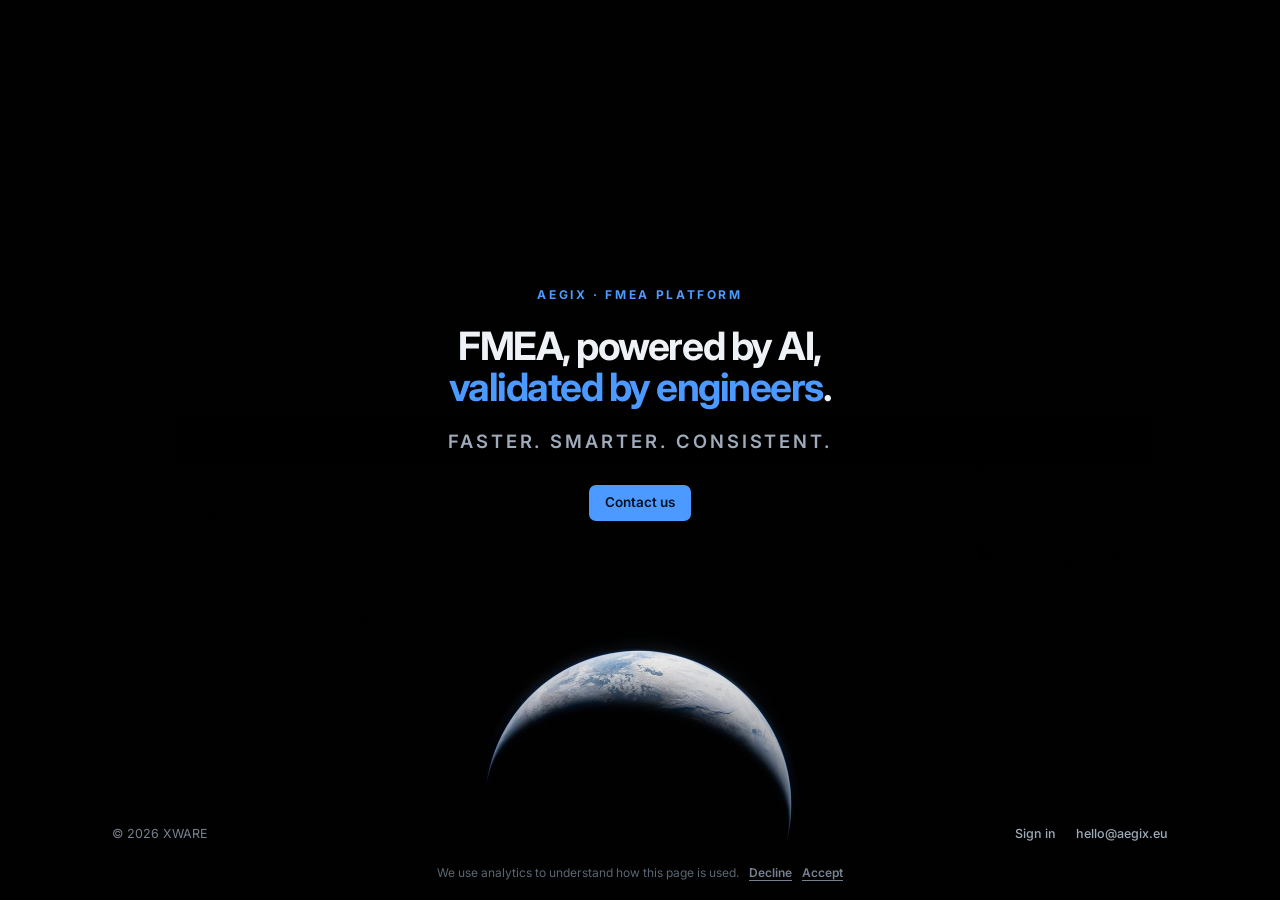
==== index.html @ 63774430 "The planet was oversized because the page black did not match the photograph Sampling the frame sett" ====
<!doctype html>
<html lang="en">
	<head>
		<meta charset="utf-8" />
		<meta name="viewport" content="width=device-width, initial-scale=1" />
		<title>Aegix</title>
		<meta
			name="description"
			content="Aegix is FMEA software built on the AIAG-VDA method — the failure chain end to end, prioritised by Action Priority."
		/>
		<meta name="robots" content="noindex" />
		<meta name="color-scheme" content="dark" />

		<meta property="og:type" content="website" />
		<meta property="og:title" content="Aegix" />
		<meta property="og:site_name" content="Aegix" />
		<meta
			property="og:description"
			content="FMEA software built on the AIAG-VDA method."
		/>
		<meta property="og:url" content="https://aegix.eu/" />
		<meta property="og:image" content="https://aegix.eu/hero-earth.jpg" />
		<meta name="twitter:card" content="summary_large_image" />

		<link rel="preconnect" href="https://fonts.googleapis.com" />
		<link rel="preconnect" href="https://fonts.gstatic.com" crossorigin />
		<link
			href="https://fonts.googleapis.com/css2?family=Inter:wght@400;500;600;700&display=swap"
			rel="stylesheet"
		/>
		<link rel="preload" as="image" href="hero-earth.jpg" fetchpriority="high" />


		<link
			rel="icon"
			href="data:image/svg+xml,%3Csvg xmlns='http://www.w3.org/2000/svg' viewBox='0 0 32 32'%3E%3Crect width='32' height='32' rx='7' fill='%230052CC'/%3E%3Ctext x='16' y='23' font-family='Segoe UI,Helvetica,Arial,sans-serif' font-size='20' font-weight='700' fill='white' text-anchor='middle'%3EA%3C/text%3E%3C/svg%3E"
		/>

		<style>
			:root {
				--ink: #010101;
				--fg: #eef2f7;
				--muted-fg: #9fabba;
				--subtle-fg: #76818f;
				--border-faint: #1b232c;
				--brand: #4c9aff;
				--brand-hover: #7ab4ff;
				--brand-ink: #06101f;
			}

			* {
				box-sizing: border-box;
			}

			html {
				-webkit-text-size-adjust: 100%;
			}

			body {
				margin: 0;
				min-height: 100vh;
				display: flex;
				flex-direction: column;
				background: var(--ink);
				color: var(--fg);
				font-family: 'Inter', -apple-system, BlinkMacSystemFont, 'Segoe UI', Roboto,
					'Helvetica Neue', Arial, sans-serif;
				font-size: 16px;
				line-height: 1.6;
				-webkit-font-smoothing: antialiased;
			}

			/* ── The photograph ───────────────────────────────────────────
			   Earth sits right of centre so the left half stays the near-black
			   it already is in the frame; the scrim only guarantees it at
			   narrow widths, where cover crops the subject toward the text. */
			.sky {
				position: fixed;
				inset: 0;
				z-index: -1;
				overflow: hidden;
				background-color: var(--ink);
			}

			.sky img {
				position: absolute;
				left: 50%;
				top: 100%;
				transform: translate(calc(-50% + 1.9vw), -75%);
				width: 76vw;
				max-width: none;
				pointer-events: none;
				/* Only the top needs fading now: the page and the photograph share one
				   black, so the frame's other edges cannot be seen. */
				-webkit-mask-image: linear-gradient(180deg, transparent 0%, #000 16%);
				mask-image: linear-gradient(180deg, transparent 0%, #000 16%);
			}

			/* Soft darkening where the horizon meets the copy, and again at the very
			   bottom: the lit limb runs straight through the footer at wide sizes and
			   swallowed the address. */
			.sky::after {
				content: '';
				position: absolute;
				inset: 0;
				background: linear-gradient(
					180deg,
					rgb(1 1 1 / 0.45) 0%,
					rgb(1 1 1 / 0.2) 45%,
					rgb(1 1 1 / 0) 70%,
					rgb(1 1 1 / 0.5) 92%,
					rgb(1 1 1 / 0.75) 100%
				);
			}

			@media (max-width: 61.99rem) {
				.sky img {
					width: 150vw;
					transform: translate(calc(-50% + 3.8vw), -74%);
				}
			}

			/* A landscape phone has no room for a planet below the copy, so it drops
			   almost entirely under the fold and the scrim goes up. Left alone, the
			   lit limb ran straight through the tagline. */
			@media (max-height: 34rem) {
				.sky img {
					width: 85vw;
					transform: translate(calc(-50% + 2.1vw), -40%);
				}

				.sky::after {
					background: linear-gradient(
						180deg,
						rgb(1 1 1 / 0.78) 0%,
						rgb(1 1 1 / 0.55) 55%,
						rgb(1 1 1 / 0.7) 100%
					);
				}
			}

			.shell {
				width: 100%;
				max-width: 68rem;
				margin: 0 auto;
				padding: 0 16px;
			}

			/* ── Hero ─────────────────────────────────────────────────── */
			main {
				flex: 1;
				display: flex;
				align-items: center;
				padding: 64px 0;
			}

			.hero {
				max-width: 42rem;
				margin: 0 auto;
				text-align: center;
			}

			/* Caps earn their place on one line only: the name, spaced out. */
			.eyebrow {
				margin: 0 0 22px;
				font-size: 12px;
				font-weight: 700;
				letter-spacing: 0.22em;
				text-transform: uppercase;
				color: var(--brand);
			}

			h1 {
				margin: 0;
				font-size: clamp(1.75rem, 1rem + 1.8vw, 2.9rem);
				line-height: 1.04;
				font-weight: 700;
				letter-spacing: -0.038em;
				text-wrap: balance;
			}

			h1 em {
				font-style: normal;
				color: var(--brand);
			}

			.claim {
				margin: 22px auto 0;
				font-size: clamp(0.95rem, 0.85rem + 0.4vw, 1.15rem);
				line-height: 1.4;
				font-weight: 600;
				letter-spacing: 0.16em;
				text-transform: uppercase;
				color: var(--muted-fg);
			}

			.actions {
				margin-top: 30px;
			}

			.btn {
				display: inline-flex;
				align-items: center;
				height: 36px;
				padding: 0 16px;
				border-radius: 7px;
				font-size: 13.5px;
				font-weight: 600;
				text-decoration: none;
				background: var(--brand);
				color: var(--brand-ink);
				transition: background-color 0.15s ease;
			}

			.btn:hover {
				background: var(--brand-hover);
			}

			a:focus-visible,
			.btn:focus-visible {
				outline: 2px solid var(--brand);
				outline-offset: 3px;
			}

			/* ── Footer ───────────────────────────────────────────────── */
			footer {
				padding: 18px 0 26px;
			}

			.foot {
				display: flex;
				flex-wrap: wrap;
				align-items: center;
				justify-content: space-between;
				gap: 8px 20px;
				font-size: 12.5px;
				color: var(--subtle-fg);
			}

			.foot-links {
				display: flex;
				align-items: center;
				gap: 20px;
			}

			footer a {
				color: var(--muted-fg);
				text-decoration: none;
				font-weight: 500;
			}

			footer a:hover {
				color: var(--fg);
				text-decoration: underline;
			}


			/* A line, not a banner. Both choices are real buttons and weigh the
			   same: refusing has to be as easy as agreeing. */
			.consent {
				margin: -6px auto 18px;
				padding: 0 16px;
				display: flex;
				flex-wrap: wrap;
				align-items: baseline;
				justify-content: center;
				gap: 4px 10px;
				font-size: 12px;
				line-height: 1.5;
				color: #5b6673;
			}

			/* display:flex in an author sheet beats the browser's own
			   [hidden] { display: none }, so hiding it needs saying explicitly —
			   without this, Accept set the attribute and nothing moved. */
			.consent[hidden] {
				display: none;
			}

			.consent p {
				margin: 0;
			}

			.consent-actions {
				display: flex;
				gap: 10px;
			}

			.consent button {
				font: inherit;
				font-weight: 600;
				padding: 0;
				border: 0;
				background: none;
				cursor: pointer;
				color: var(--subtle-fg);
				text-decoration: underline;
				text-underline-offset: 3px;
			}

			.consent button:hover {
				color: var(--fg);
			}

		</style>
	</head>

	<body>
		<div class="sky" aria-hidden="true">
			<img src="hero-earth.jpg" alt="" />
		</div>

		<main>
			<div class="shell">
				<div class="hero">
					<p class="eyebrow">Aegix &middot; FMEA Platform</p>

					<h1>FMEA, powered by AI, <em>validated by engineers</em>.</h1>

					<p class="claim">Faster. Smarter. Consistent.</p>

					<div class="actions">
						<!-- TODO: point this at a mailbox that exists before going live. -->
						<a class="btn" href="mailto:hello@aegix.eu">Contact us</a>
					</div>
				</div>
			</div>
		</main>

		<footer>
			<div class="shell foot">
				<span>&copy; 2026 XWARE</span>
				<span class="foot-links">
					<a href="https://app.aegix.eu">Sign in</a>
					<a href="mailto:hello@aegix.eu">hello@aegix.eu</a>
				</span>
			</div>
		</footer>



		<div class="consent" id="consent" role="region" aria-label="Cookie notice" hidden>
			<p>We use analytics to understand how this page is used.</p>
			<div class="consent-actions">
				<button type="button" id="consent-decline">Decline</button>
				<button type="button" id="consent-accept" class="accept">Accept</button>
			</div>
		</div>

		<script>
			// Nothing is injected until Accept: no cookie, no request, nothing
			// recorded. A tag loaded "paused" still calls home.
			(function () {
				var KEY = 'aegix-analytics-consent';
				var banner = document.getElementById('consent');
				var stored = null;
				try {
					stored = localStorage.getItem(KEY);
				} catch (e) {}

				function start() {
					(function (c, l, a, r, i, t, y) {
						c[a] =
							c[a] ||
							function () {
								(c[a].q = c[a].q || []).push(arguments);
							};
						t = l.createElement(r);
						t.async = 1;
						t.src = 'https://www.clarity.ms/tag/' + i;
						y = l.getElementsByTagName(r)[0];
						y.parentNode.insertBefore(t, y);
					})(window, document, 'clarity', 'script', 'yt1vdwre6g');
				}

				function remember(value) {
					try {
						localStorage.setItem(KEY, value);
					} catch (e) {}
				}

				if (stored === 'granted') {
					start();
				} else if (stored !== 'denied') {
					banner.hidden = false;
					document.getElementById('consent-accept').addEventListener('click', function () {
						remember('granted');
						banner.hidden = true;
						start();
					});
					document.getElementById('consent-decline').addEventListener('click', function () {
						remember('denied');
						banner.hidden = true;
					});
				}
			})();
		</script>

	</body>
</html>
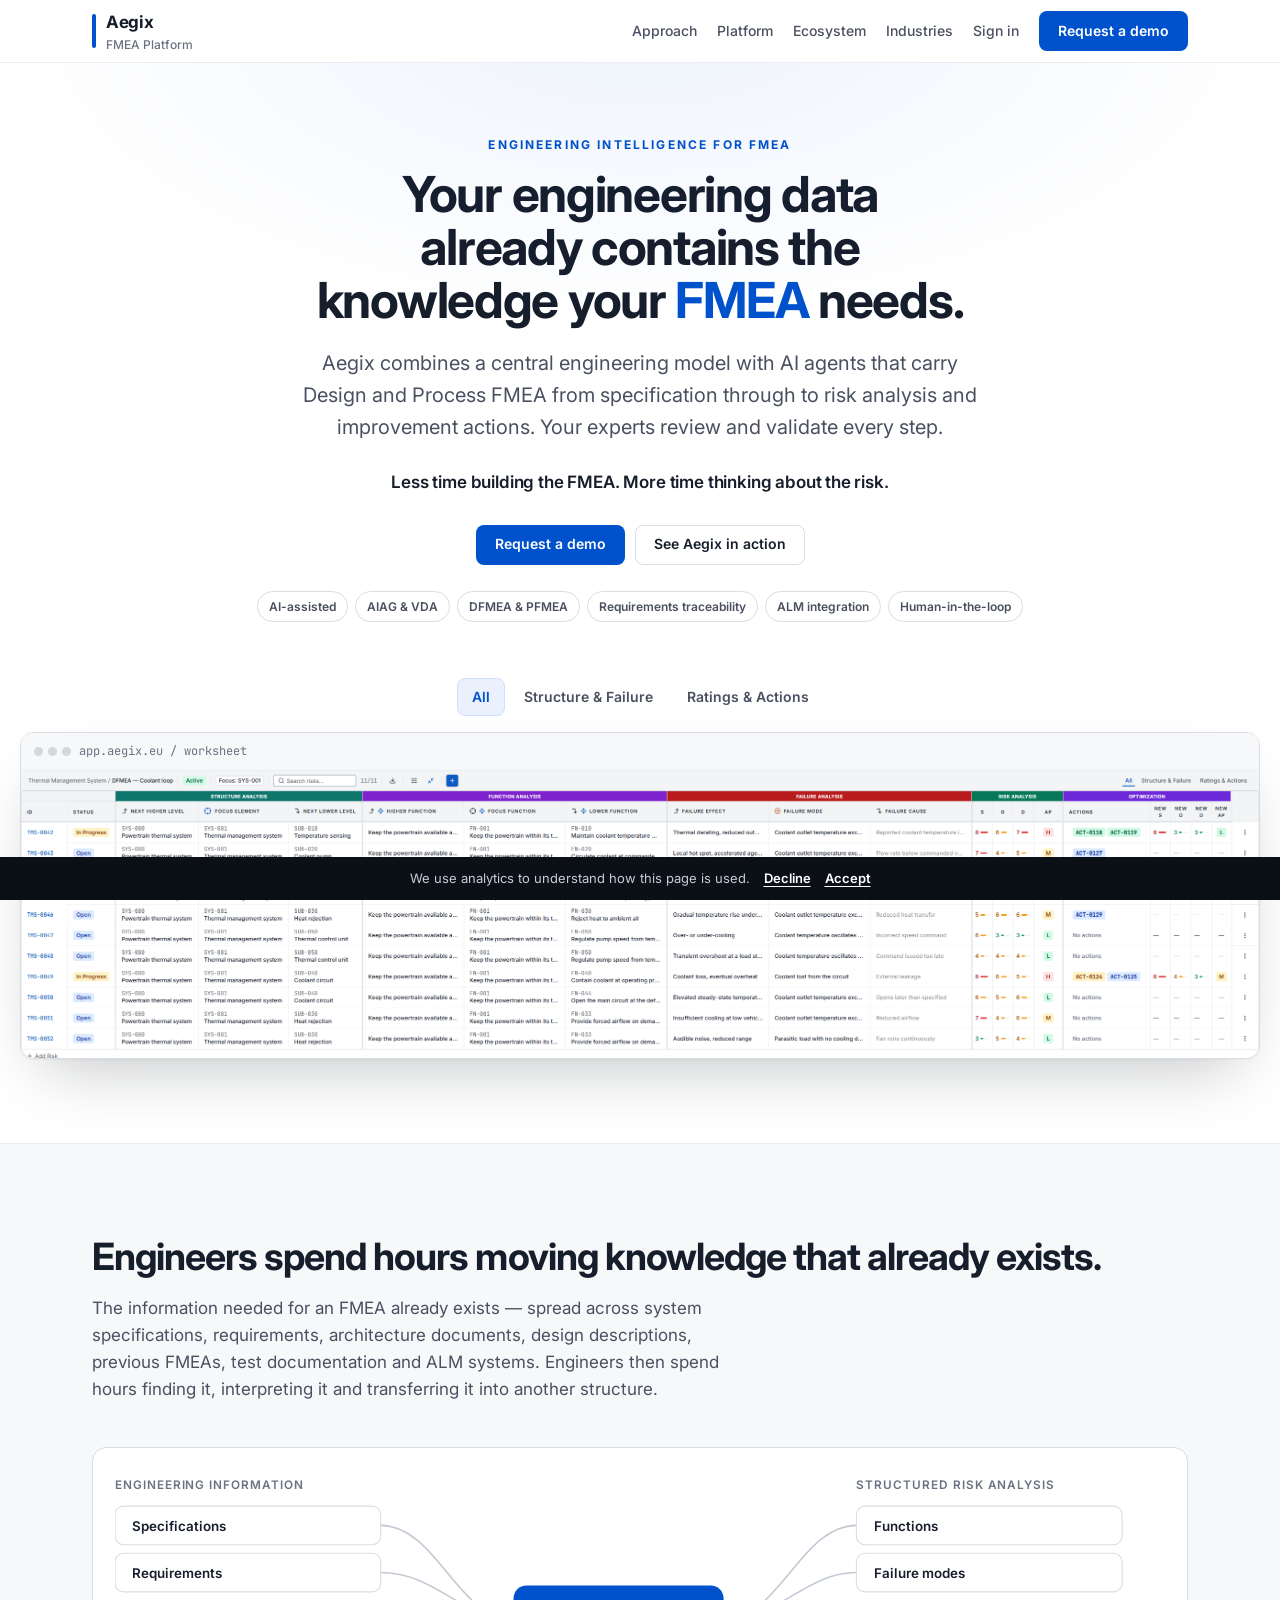
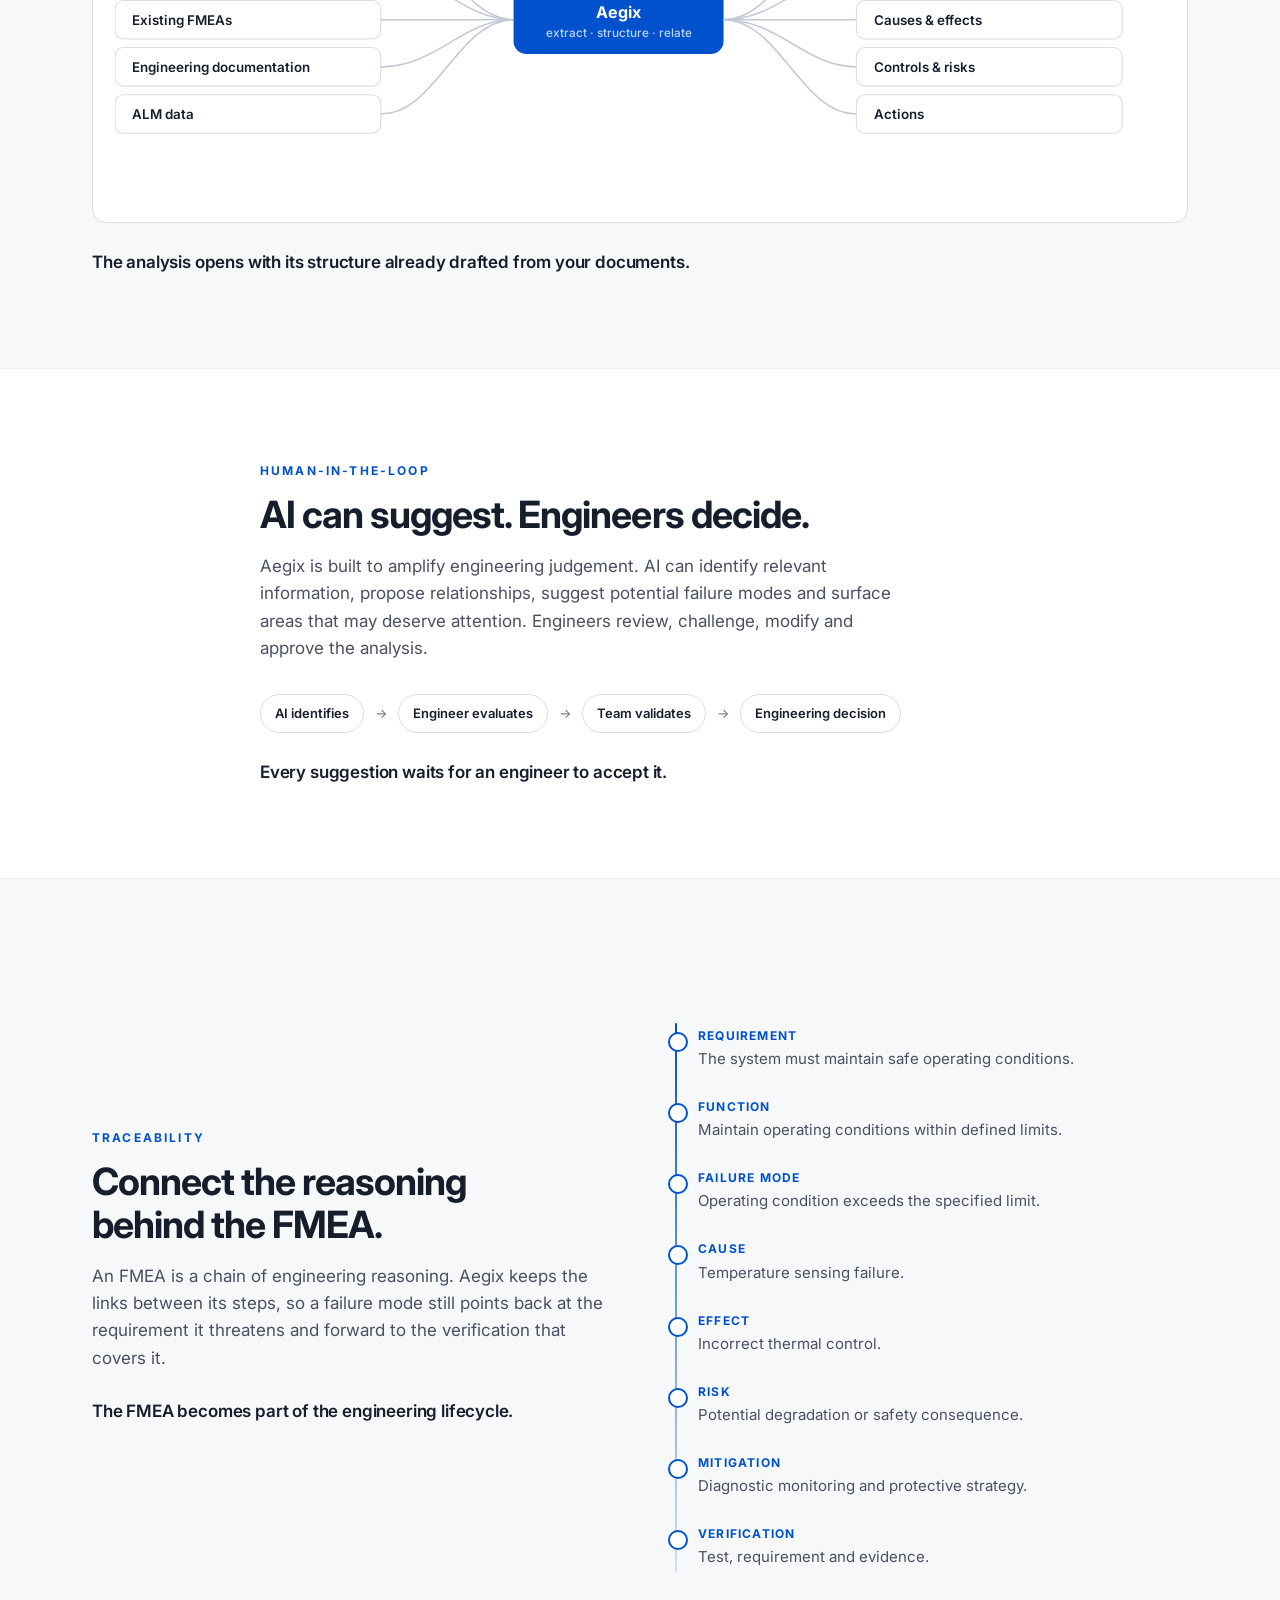
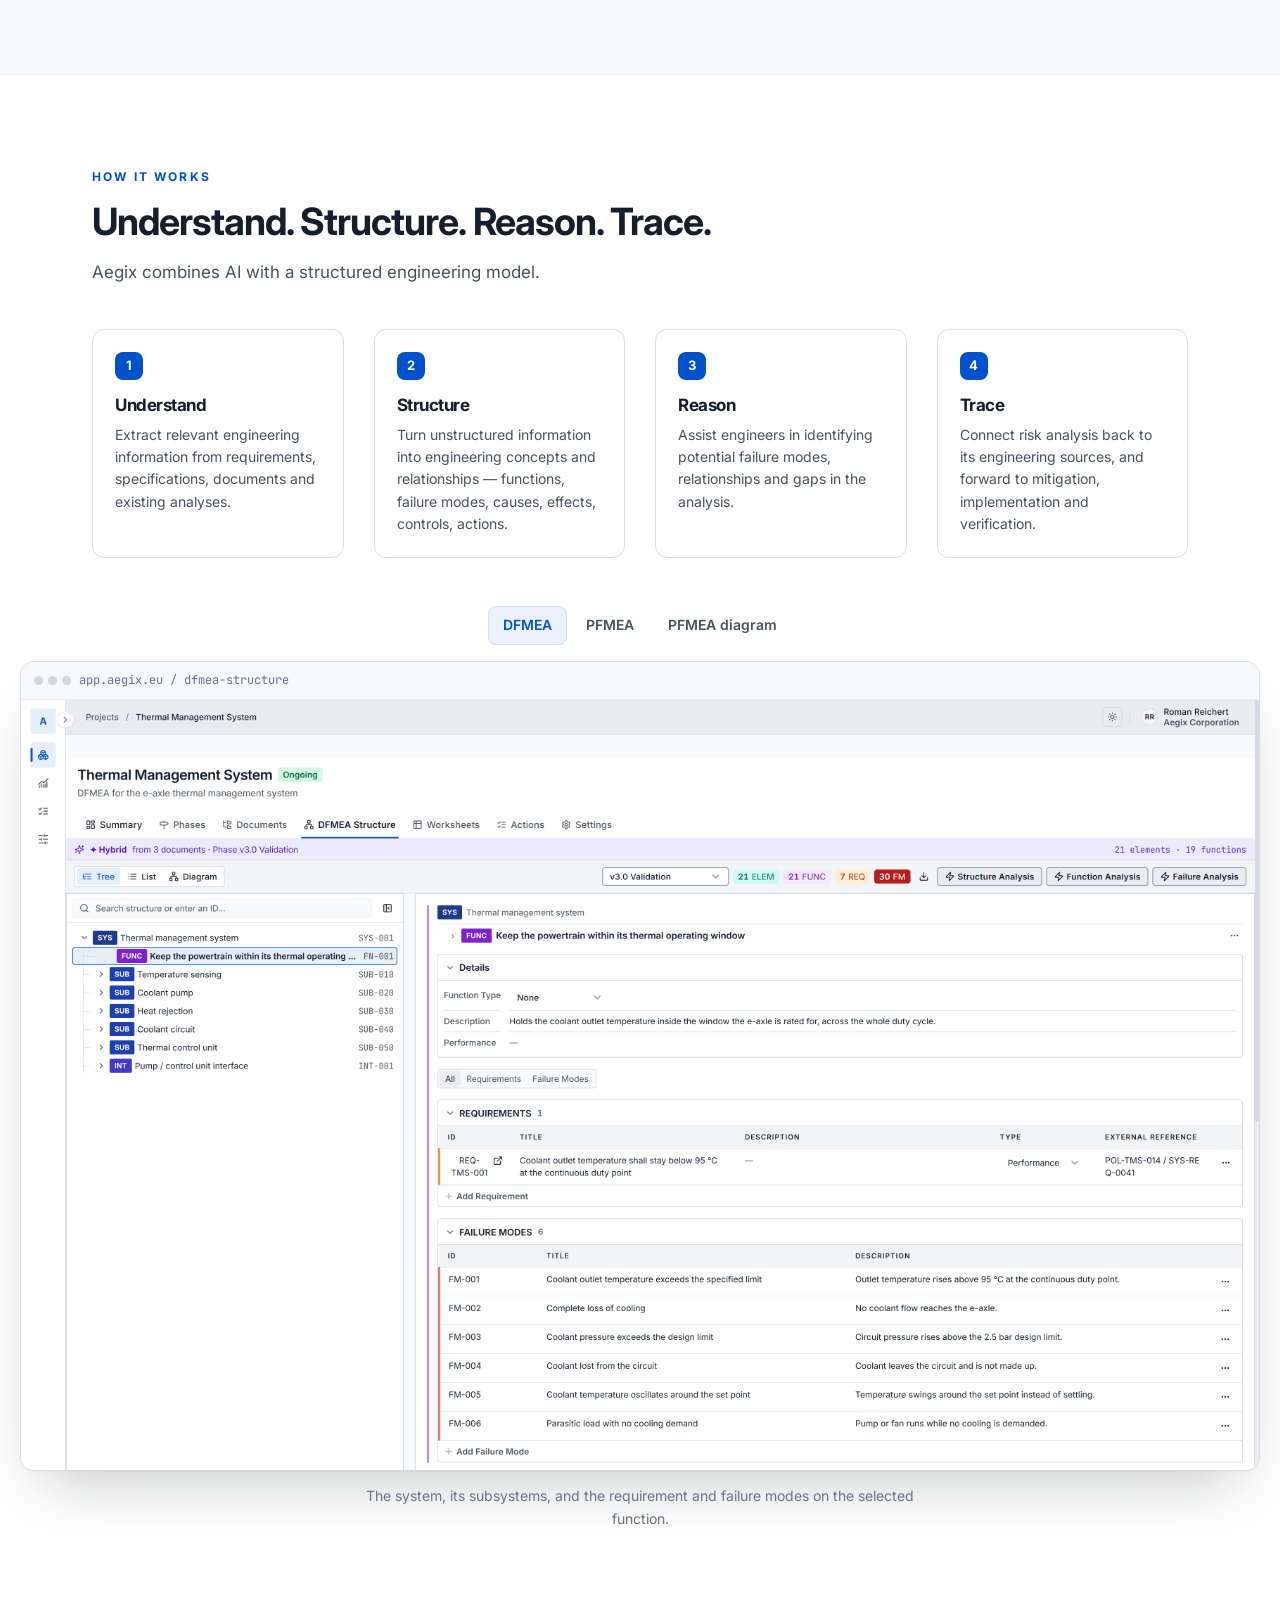
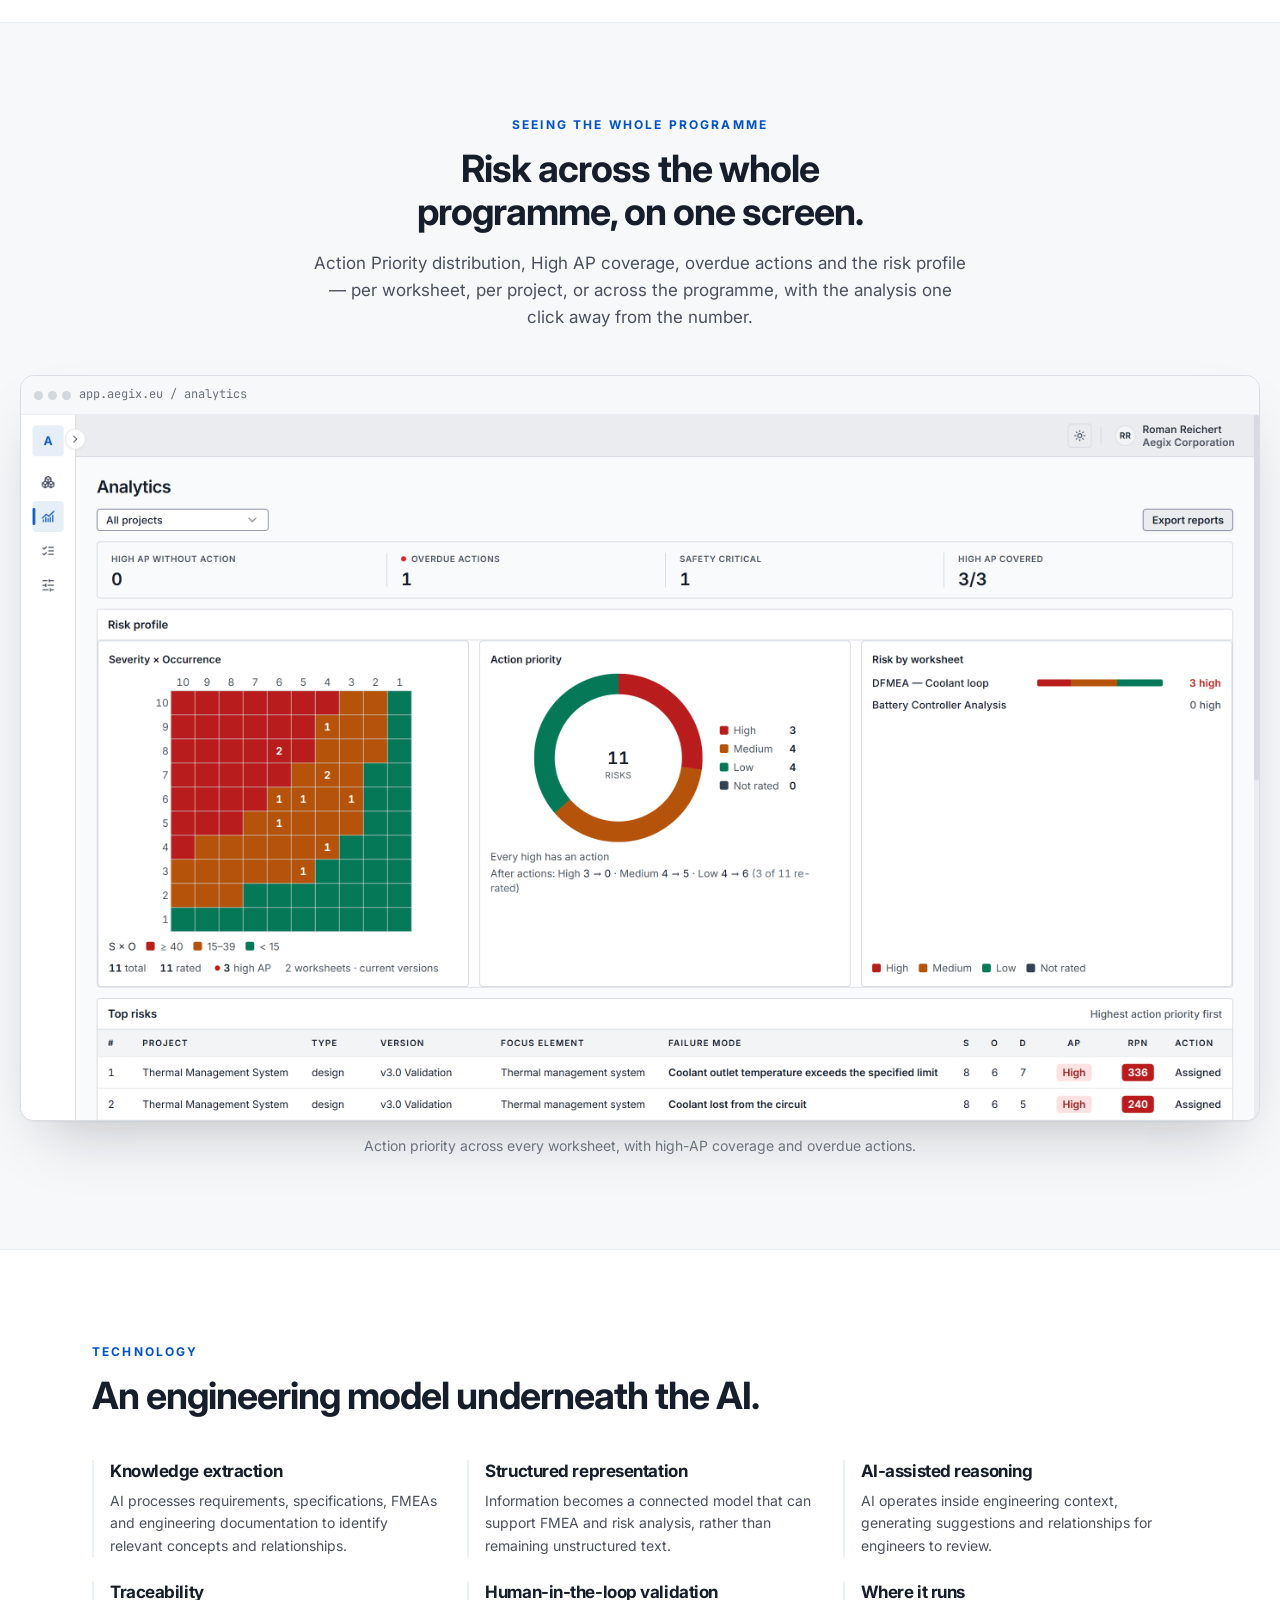
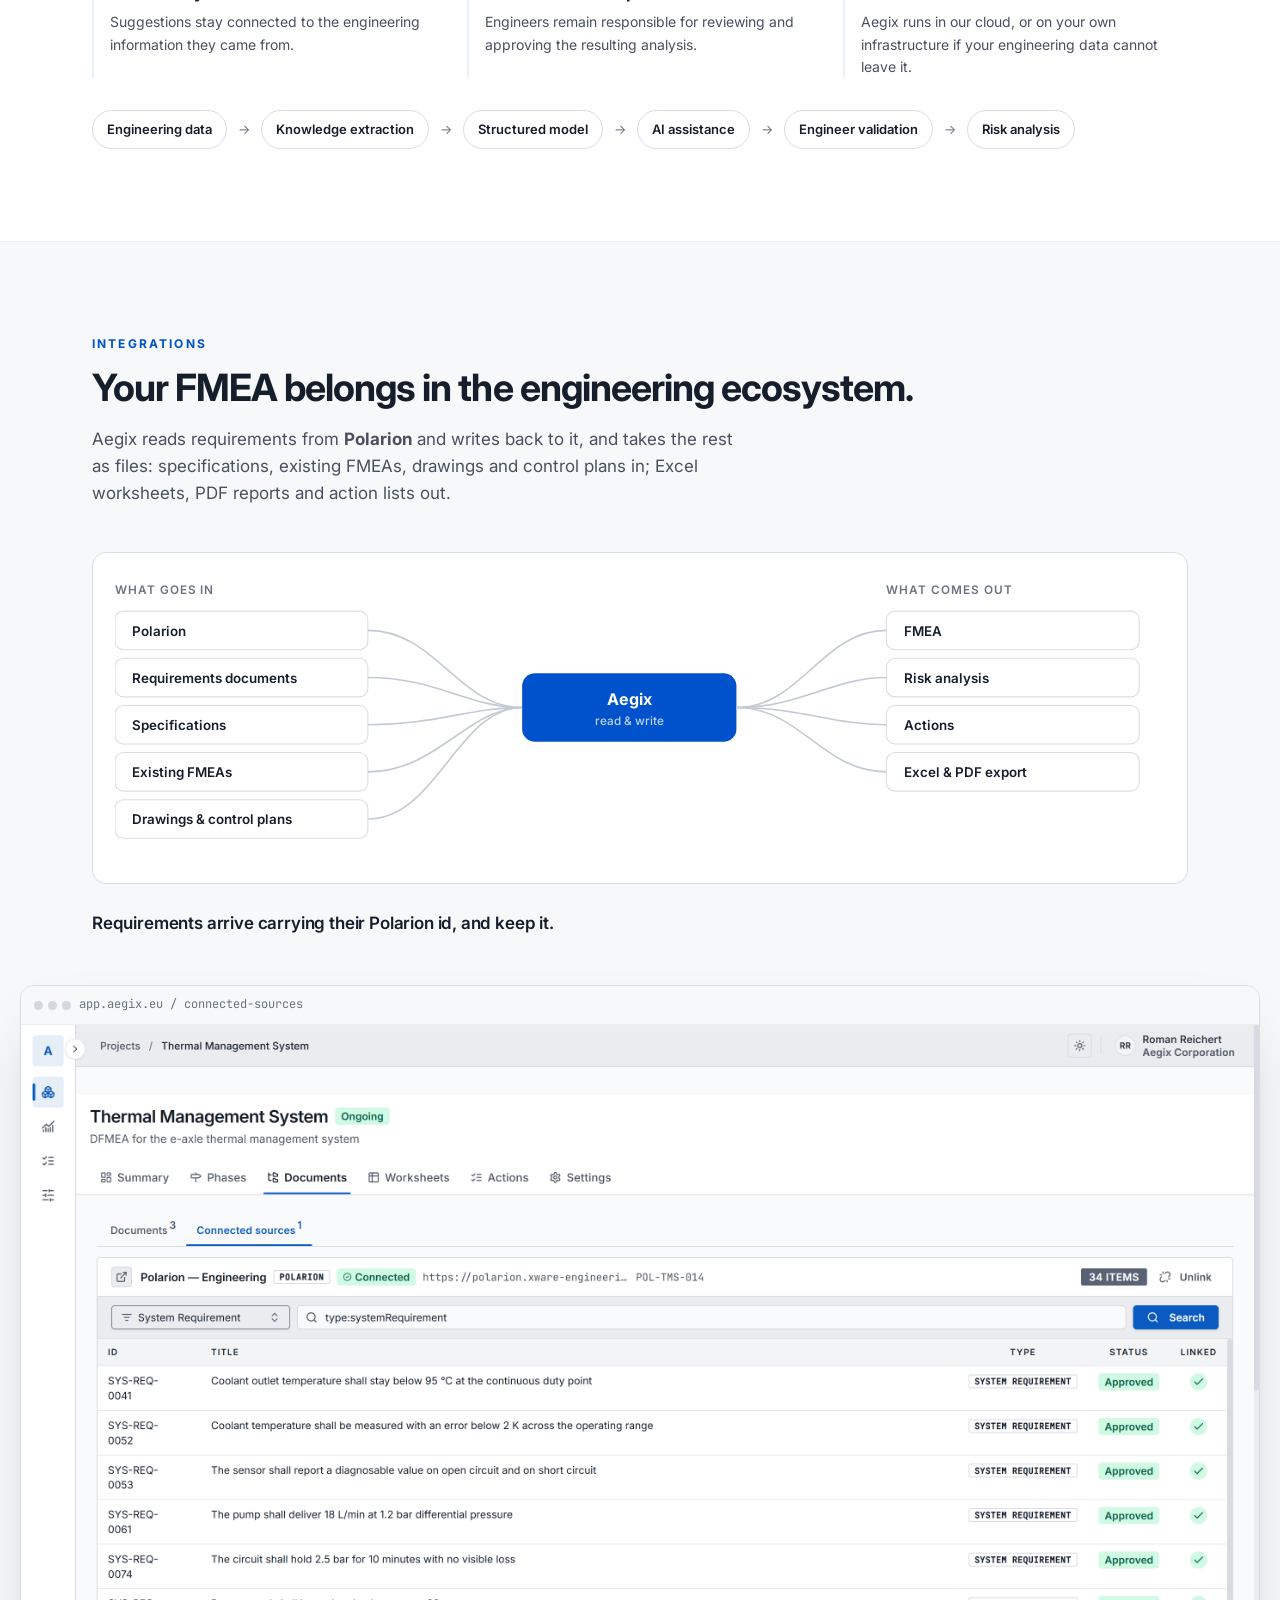
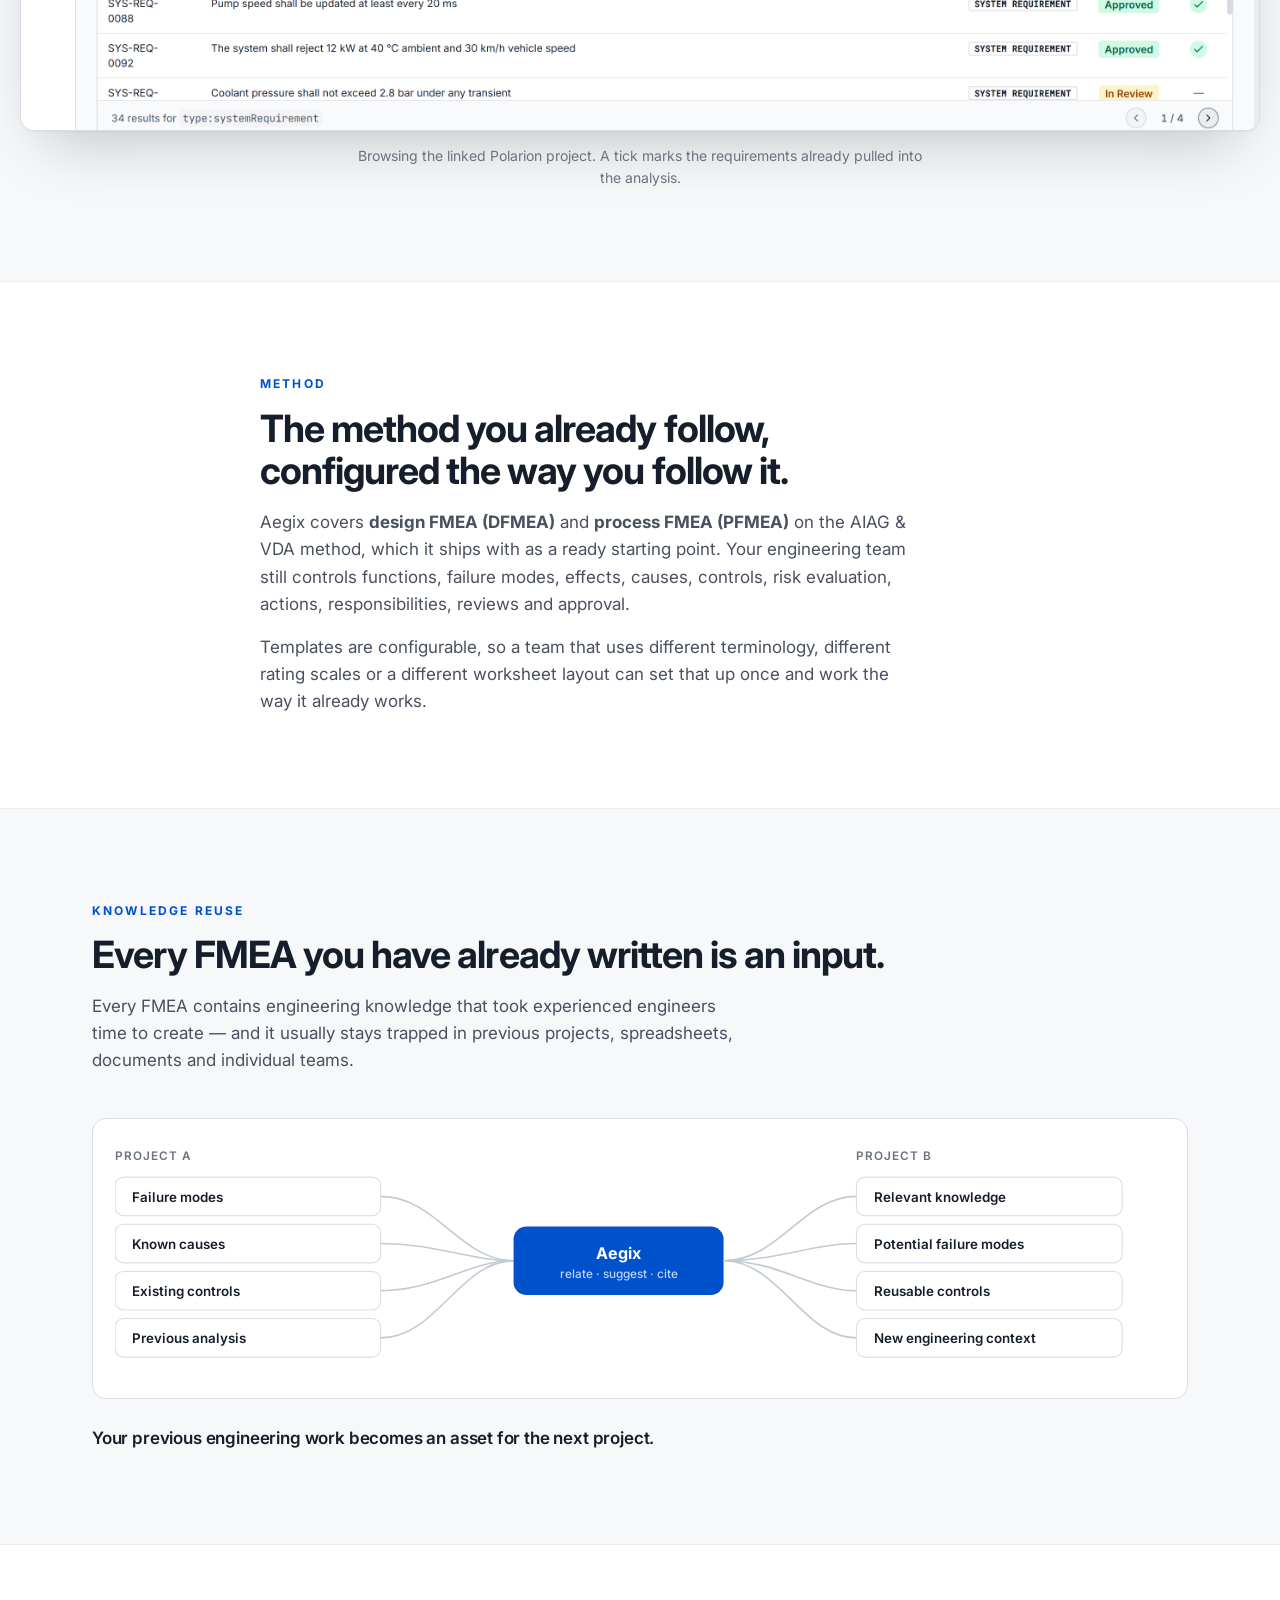
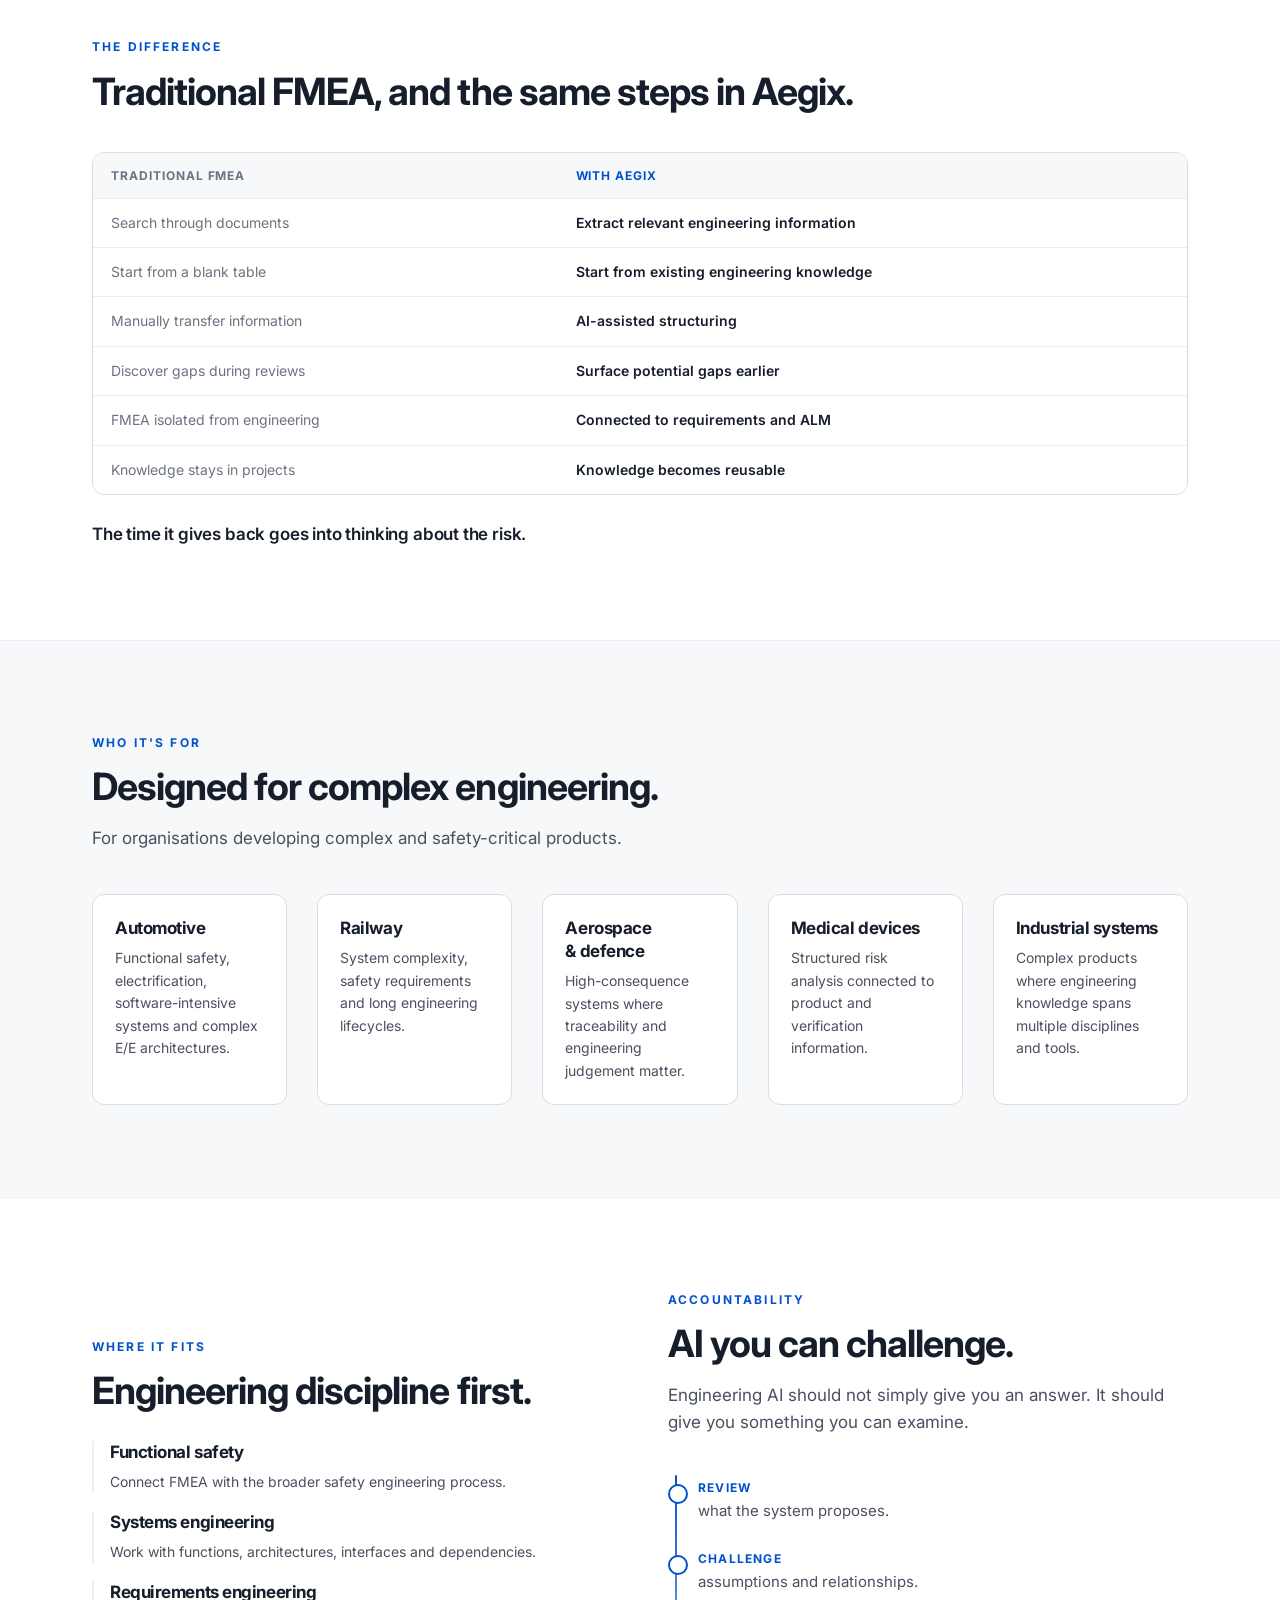
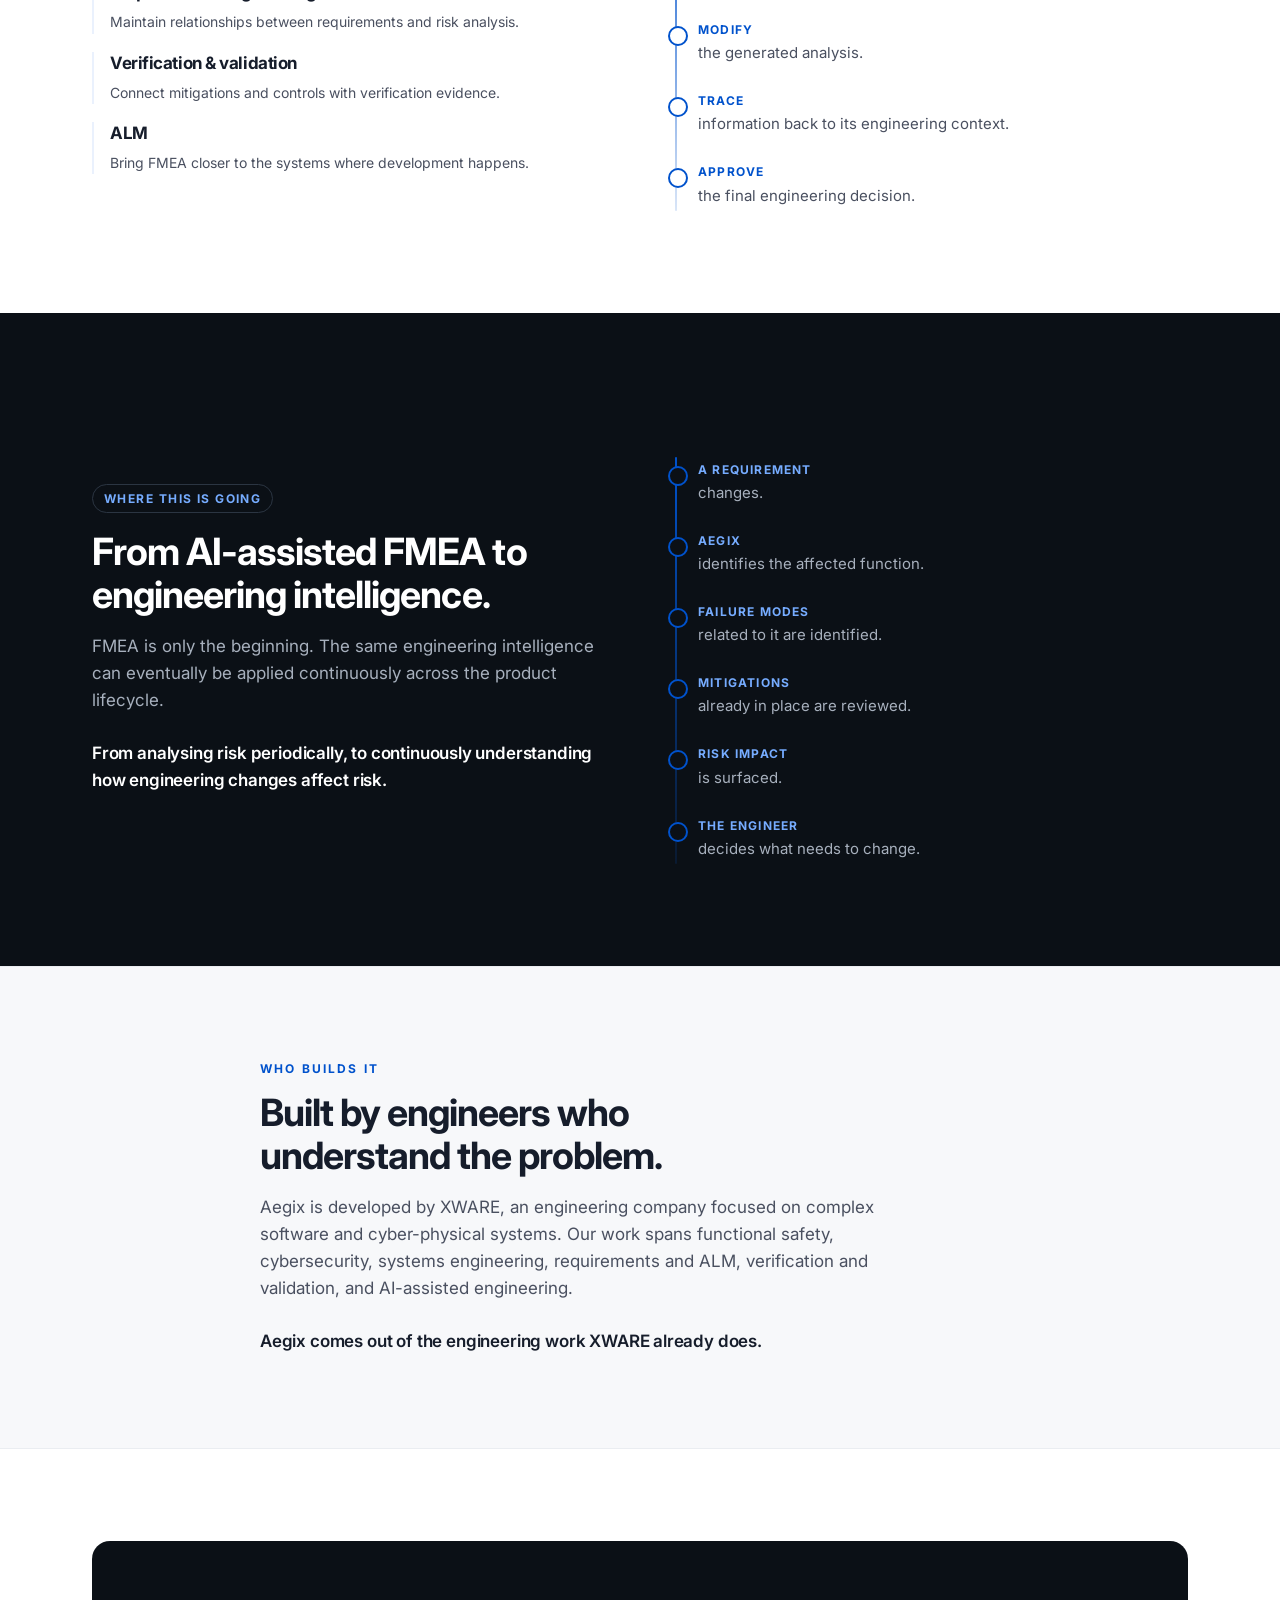
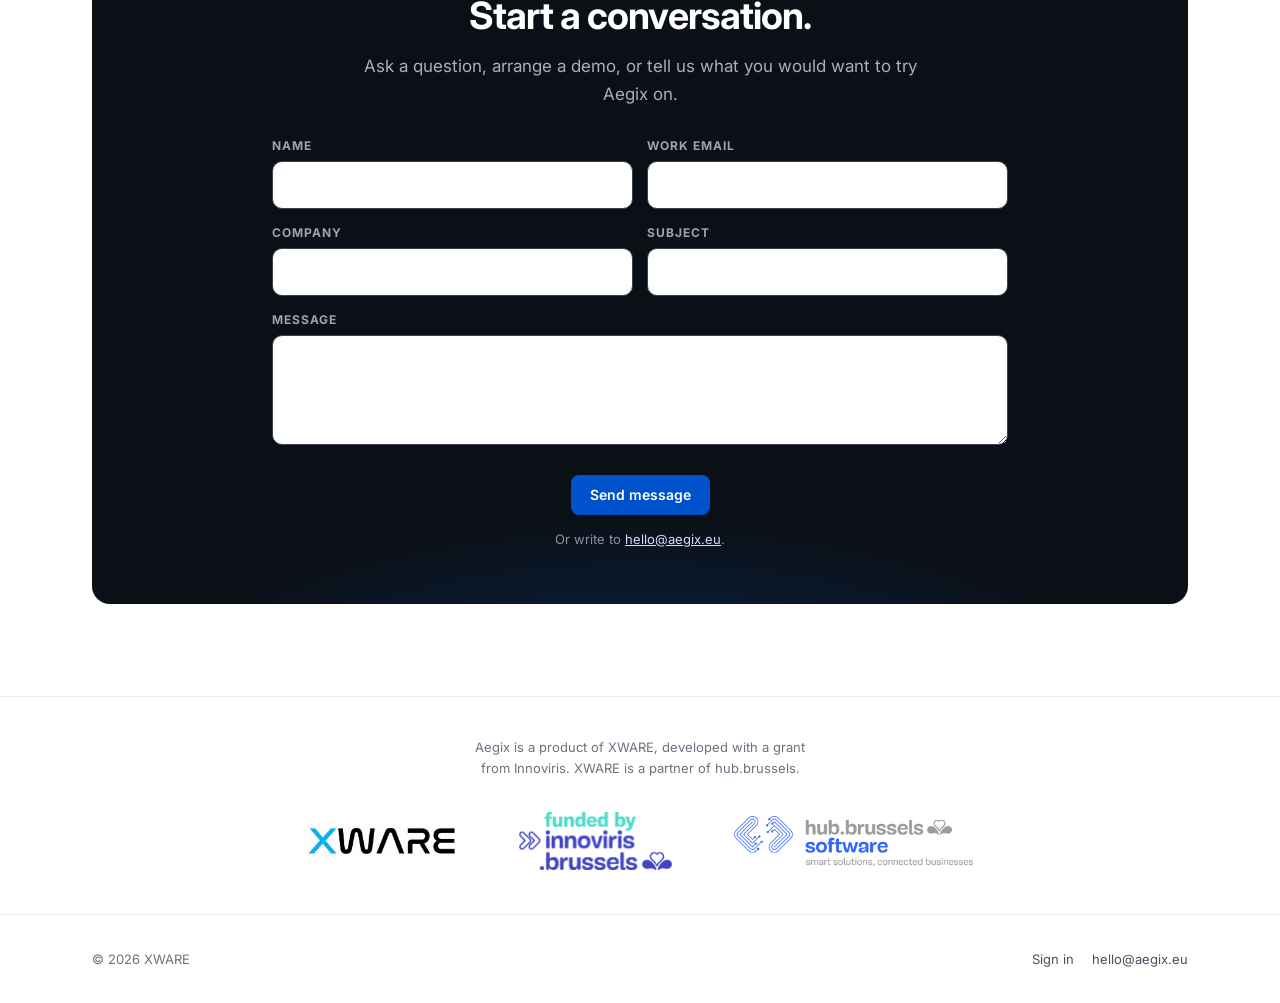
==== commit c452882d: "aegix.eu serves the landing page The landing page moves from /home/ to the apex, which is what the d" ====
--- a/index.html
+++ b/index.html
@@ -3,329 +3,1035 @@
 	<head>
 		<meta charset="utf-8" />
 		<meta name="viewport" content="width=device-width, initial-scale=1" />
-		<title>Aegix</title>
+		<title>Aegix — Engineering intelligence for FMEA</title>
 		<meta
 			name="description"
-			content="Aegix is FMEA software built on the AIAG-VDA method — the failure chain end to end, prioritised by Action Priority."
+			content="Aegix combines a central engineering model with AI agents to carry Design and Process FMEA from specification to risk analysis and improvement actions."
 		/>
-		<meta name="robots" content="noindex" />
-		<meta name="color-scheme" content="dark" />
-
+		<link rel="canonical" href="https://aegix.eu/" />
+
+		<!-- A link to this page is the first thing most people will see of it,
+		     so the card is part of the page, not an afterthought. -->
 		<meta property="og:type" content="website" />
-		<meta property="og:title" content="Aegix" />
 		<meta property="og:site_name" content="Aegix" />
-		<meta
-			property="og:description"
-			content="FMEA software built on the AIAG-VDA method."
-		/>
+		<meta property="og:locale" content="en_GB" />
 		<meta property="og:url" content="https://aegix.eu/" />
-		<meta property="og:image" content="https://aegix.eu/hero-earth.jpg" />
+		<meta property="og:title" content="Aegix — Engineering intelligence for FMEA" />
+		<meta property="og:description" content="Aegix combines a central engineering model with AI agents to carry Design and Process FMEA from specification to risk analysis and improvement actions." />
+		<meta property="og:image" content="https://aegix.eu/og.png" />
+		<meta property="og:image:width" content="1200" />
+		<meta property="og:image:height" content="630" />
+		<meta property="og:image:alt" content="The Aegix FMEA worksheet, showing the failure chain with ratings and action priority." />
 		<meta name="twitter:card" content="summary_large_image" />
+		<meta name="twitter:title" content="Aegix — Engineering intelligence for FMEA" />
+		<meta name="twitter:description" content="Aegix combines a central engineering model with AI agents to carry Design and Process FMEA from specification to risk analysis and improvement actions." />
+		<meta name="twitter:image" content="https://aegix.eu/og.png" />
+
+		<!-- Structured data. The Organization block mirrors the one published at
+		     xware-engineering.com and shares its @id, so search engines and
+		     assistants resolve one entity instead of two. No offers and no
+		     aggregateRating: there is no public pricing and there are no reviews,
+		     and inventing either is a manual action waiting to happen. -->
+		<script type="application/ld+json">
+		{
+			"@context": "https://schema.org",
+			"@graph": [
+				{
+					"@type": "Organization",
+					"@id": "https://xware-engineering.com/#organization",
+					"name": "XWARE",
+					"url": "https://xware-engineering.com",
+					"logo": "https://xware-engineering.com/images/xware-logo.jpg",
+					"description": "Engineering consultancy for safety-critical systems",
+					"foundingDate": "2021",
+					"email": "hello@aegix.eu",
+					"address": [
+						{ "@type": "PostalAddress", "addressLocality": "Brussels", "addressCountry": "Belgium" },
+						{ "@type": "PostalAddress", "addressLocality": "Ia\u0219i", "addressCountry": "Romania" }
+					],
+					"sameAs": [
+						"https://www.linkedin.com/company/xware-technology",
+						"https://github.com/xwarestack"
+					]
+				},
+				{
+					"@type": "WebSite",
+					"@id": "https://aegix.eu/#website",
+					"url": "https://aegix.eu/",
+					"name": "Aegix",
+					"inLanguage": "en",
+					"publisher": { "@id": "https://xware-engineering.com/#organization" }
+				},
+				{
+					"@type": "SoftwareApplication",
+					"@id": "https://aegix.eu/#aegix",
+					"name": "Aegix",
+					"alternateName": "Aegix FMEA",
+					"applicationCategory": "BusinessApplication",
+					"applicationSubCategory": "FMEA software",
+					"operatingSystem": "Web browser",
+					"url": "https://aegix.eu/",
+					"description": "Aegix combines a central engineering model with AI agents to carry Design and Process FMEA from specification to risk analysis and improvement actions.",
+					"inLanguage": "en",
+					"image": "https://aegix.eu/og.png",
+					"publisher": { "@id": "https://xware-engineering.com/#organization" },
+					"author": { "@id": "https://xware-engineering.com/#organization" },
+					"isAccessibleForFree": false,
+					"featureList": [
+						"Design FMEA (DFMEA)",
+						"Process FMEA (PFMEA)",
+						"AIAG-VDA seven-step method",
+						"Action Priority rating",
+						"Structure, function and failure analysis",
+						"Requirements traceability",
+						"Polarion ALM integration",
+						"AI-assisted generation with human review",
+						"Configurable FMEA templates"
+					],
+					"funder": {
+						"@type": "Organization",
+						"name": "Innoviris",
+						"url": "https://innoviris.brussels"
+					}
+				}
+			]
+		}
+		</script>
 
 		<link rel="preconnect" href="https://fonts.googleapis.com" />
 		<link rel="preconnect" href="https://fonts.gstatic.com" crossorigin />
 		<link
-			href="https://fonts.googleapis.com/css2?family=Inter:wght@400;500;600;700&display=swap"
+			href="https://fonts.googleapis.com/css2?family=Inter:wght@400;500;600;700&family=JetBrains+Mono:wght@500&display=swap"
 			rel="stylesheet"
 		/>
-		<link rel="preload" as="image" href="hero-earth.jpg" fetchpriority="high" />
-
-
 		<link
 			rel="icon"
-			href="data:image/svg+xml,%3Csvg xmlns='http://www.w3.org/2000/svg' viewBox='0 0 32 32'%3E%3Crect width='32' height='32' rx='7' fill='%230052CC'/%3E%3Ctext x='16' y='23' font-family='Segoe UI,Helvetica,Arial,sans-serif' font-size='20' font-weight='700' fill='white' text-anchor='middle'%3EA%3C/text%3E%3C/svg%3E"
+			href="data:image/svg+xml,%3Csvg xmlns='http://www.w3.org/2000/svg' viewBox='0 0 32 32'%3E%3Crect width='32' height='32' rx='7' fill='%230052CC'/%3E%3Crect x='14' y='7' width='4' height='18' rx='2' fill='white'/%3E%3C/svg%3E"
 		/>
 
 		<style>
 			:root {
-				--ink: #010101;
-				--fg: #eef2f7;
-				--muted-fg: #9fabba;
-				--subtle-fg: #76818f;
-				--border-faint: #1b232c;
-				--brand: #4c9aff;
-				--brand-hover: #7ab4ff;
-				--brand-ink: #06101f;
-			}
-
-			* {
-				box-sizing: border-box;
-			}
-
-			html {
-				-webkit-text-size-adjust: 100%;
-			}
-
+				--bg: #ffffff;
+				--bg-soft: #f7f8fa;
+				--ink: #0b1016;
+				--fg: #161d2b;
+				--muted-fg: #4a5060;
+				--subtle-fg: #6b7280;
+				--border: #d9dde4;
+				--border-faint: #eaedf1;
+				--brand: #0052cc;
+				--brand-hover: #0747a6;
+				--brand-faint: #eaf1fd;
+				--mono: 'JetBrains Mono', ui-monospace, SFMono-Regular, Menlo, monospace;
+
+				/* Type scale. Six steps and two fluid heads; every font-size on the
+				   page resolves to one of these. rem throughout, so a reader who has
+				   raised their browser font size scales with it -- px sizes do not.
+				   0.75rem (12px) is the floor, matching the product's design system. */
+				--t-xs: 0.75rem;     /* 12px - eyebrows, labels, chips, table heads */
+				--t-sm: 0.8125rem;   /* 13px - captions, errors, footer, consent */
+				--t-md: 0.875rem;    /* 14px - nav, buttons, tabs, card and table body */
+				--t-lg: 0.9375rem;   /* 15px - form fields, chain values */
+				--t-xl: 1.0625rem;   /* 17px - ledes, kickers, h3, wordmark */
+				--t-2xl: 1.25rem;    /* 20px - hero sub only */
+				--t-h2: clamp(1.6rem, 1.15rem + 1.6vw, 2.35rem);
+				--t-h1: clamp(2rem, 1.2rem + 2.7vw, 3.1rem);
+			}
+
+			* { box-sizing: border-box; }
+			html { -webkit-text-size-adjust: 100%; scroll-behavior: smooth; }
 			body {
-				margin: 0;
-				min-height: 100vh;
-				display: flex;
-				flex-direction: column;
-				background: var(--ink);
-				color: var(--fg);
-				font-family: 'Inter', -apple-system, BlinkMacSystemFont, 'Segoe UI', Roboto,
-					'Helvetica Neue', Arial, sans-serif;
-				font-size: 16px;
-				line-height: 1.6;
-				-webkit-font-smoothing: antialiased;
-			}
-
-			/* ── The photograph ───────────────────────────────────────────
-			   Earth sits right of centre so the left half stays the near-black
-			   it already is in the frame; the scrim only guarantees it at
-			   narrow widths, where cover crops the subject toward the text. */
-			.sky {
-				position: fixed;
-				inset: 0;
-				z-index: -1;
-				overflow: hidden;
-				background-color: var(--ink);
-			}
-
-			.sky img {
-				position: absolute;
-				left: 50%;
-				top: 100%;
-				transform: translate(calc(-50% + 1.9vw), -75%);
-				width: 76vw;
-				max-width: none;
+				margin: 0; background: var(--bg); color: var(--fg);
+				font-family: 'Inter', -apple-system, BlinkMacSystemFont, 'Segoe UI', Roboto, 'Helvetica Neue', Arial, sans-serif;
+				font-size: 1rem; line-height: 1.6; -webkit-font-smoothing: antialiased;
+			}
+
+			.shell { width: 100%; max-width: 71rem; margin: 0 auto; padding: 0 20px; }
+			.narrow { max-width: 50rem; }
+			section { padding: 92px 0; }
+			.alt { background: var(--bg-soft); border-block: 1px solid var(--border-faint); }
+			.dark { background: var(--ink); color: #fff; }
+			.dark h2 { color: #fff; }
+			.dark .lede, .dark p { color: #a7b0bd; }
+			.dark .eyebrow { color: #76acff; }
+			.dark .kicker { color: #fff; }
+
+			h1, h2, h3 { letter-spacing: -0.026em; text-wrap: balance; margin: 0; }
+			h2 { font-size: var(--t-h2); line-height: 1.14; }
+			h3 { font-size: var(--t-xl); line-height: 1.35; }
+			p { margin: 0; }
+			a { color: var(--brand); }
+
+			.eyebrow { font-size: var(--t-xs); font-weight: 700; letter-spacing: 0.18em; text-transform: uppercase; color: var(--brand); margin: 0 0 14px; }
+			.lede { margin-top: 16px; max-width: 60ch; font-size: var(--t-xl); color: var(--muted-fg); }
+			.kicker { margin-top: 26px; font-size: var(--t-xl); font-weight: 600; max-width: 56ch; letter-spacing: -0.01em; }
+
+			/* ── Header ───────────────────────────────── */
+			header { position: sticky; top: 0; z-index: 40; background: rgb(255 255 255 / 0.9); backdrop-filter: blur(10px); border-bottom: 1px solid var(--border-faint); }
+			.bar { display: flex; align-items: center; justify-content: space-between; gap: 16px; height: 62px; }
+			.brand { display: flex; align-items: center; gap: 10px; font-weight: 700; font-size: var(--t-xl); letter-spacing: -0.02em; color: var(--fg); text-decoration: none; }
+			.mark { width: 4px; height: 34px; border-radius: 999px; background: var(--brand); flex: none; }
+			.brand small { display: block; font-size: var(--t-xs); font-weight: 500; color: var(--subtle-fg); line-height: 1.2; margin-top: 2px; letter-spacing: 0; }
+			nav { display: flex; align-items: center; gap: 20px; font-size: var(--t-md); font-weight: 500; }
+			nav a { color: var(--muted-fg); text-decoration: none; }
+			nav a:hover { color: var(--fg); }
+			/* Below 60rem the section links collapse into a disclosure. They used
+			   to simply vanish, which also took "Sign in" with them -- a customer on
+			   a phone had no way into the app except a 16px link in the footer. */
+			.nav-toggle { display: none; width: 44px; height: 44px; align-items: center; justify-content: center; padding: 0; background: none; border: 1px solid var(--border); border-radius: 8px; color: var(--muted-fg); cursor: pointer; }
+			.nav-toggle:hover { border-color: var(--muted-fg); color: var(--fg); }
+			.nav-menu { border-top: 1px solid var(--border-faint); background: #fff; }
+			.nav-menu[hidden] { display: none; }
+			.nav-menu .shell { display: flex; flex-direction: column; padding-block: 4px 12px; }
+			.nav-menu a { display: flex; align-items: center; min-height: 48px; font-size: var(--t-md); font-weight: 500; color: var(--muted-fg); text-decoration: none; border-bottom: 1px solid var(--border-faint); }
+			.nav-menu a:last-child { border-bottom: 0; color: var(--brand); font-weight: 600; }
+			.nav-menu a:hover { color: var(--fg); }
+			.sr-only { position: absolute; width: 1px; height: 1px; padding: 0; margin: -1px; overflow: hidden; clip: rect(0 0 0 0); white-space: nowrap; border: 0; }
+
+			@media (max-width: 60rem) {
+				nav .hide-sm { display: none; }
+				.nav-toggle { display: inline-flex; }
+			}
+			/* Never leave it open behind a desktop layout after a resize. */
+			@media (min-width: 60.0625rem) { .nav-menu { display: none; } }
+
+			.btn { display: inline-flex; align-items: center; justify-content: center; gap: 8px; height: 40px; padding: 0 18px; border-radius: 8px; font: inherit; font-size: var(--t-md); font-weight: 600; text-decoration: none; border: 1px solid transparent; white-space: nowrap; transition: background-color .15s ease, border-color .15s ease; }
+			.btn-primary { background: var(--brand); color: #fff; }
+			.btn-primary:hover { background: var(--brand-hover); }
+			.btn-ghost { border-color: var(--border); color: var(--fg); background: #fff; }
+			.btn-ghost:hover { border-color: var(--muted-fg); }
+			a:focus-visible, .btn:focus-visible { outline: 2px solid var(--brand); outline-offset: 3px; }
+			.actions { margin-top: 28px; display: flex; flex-wrap: wrap; gap: 10px; }
+
+			/* ── Hero ─────────────────────────────────── */
+			.hero { padding: 72px 0 84px; position: relative; overflow: hidden; }
+			.hero::before {
+				content: ''; position: absolute; inset: -40% -10% auto -10%; height: 70%;
+				background: radial-gradient(60% 60% at 50% 50%, rgb(0 82 204 / 0.07), transparent 70%);
 				pointer-events: none;
-				/* Only the top needs fading now: the page and the photograph share one
-				   black, so the frame's other edges cannot be seen. */
-				-webkit-mask-image: linear-gradient(180deg, transparent 0%, #000 16%);
-				mask-image: linear-gradient(180deg, transparent 0%, #000 16%);
-			}
-
-			/* Soft darkening where the horizon meets the copy, and again at the very
-			   bottom: the lit limb runs straight through the footer at wide sizes and
-			   swallowed the address. */
-			.sky::after {
-				content: '';
-				position: absolute;
-				inset: 0;
-				background: linear-gradient(
-					180deg,
-					rgb(1 1 1 / 0.45) 0%,
-					rgb(1 1 1 / 0.2) 45%,
-					rgb(1 1 1 / 0) 70%,
-					rgb(1 1 1 / 0.5) 92%,
-					rgb(1 1 1 / 0.75) 100%
-				);
-			}
-
-			@media (max-width: 61.99rem) {
-				.sky img {
-					width: 150vw;
-					transform: translate(calc(-50% + 3.8vw), -74%);
-				}
-			}
-
-			/* A landscape phone has no room for a planet below the copy, so it drops
-			   almost entirely under the fold and the scrim goes up. Left alone, the
-			   lit limb ran straight through the tagline. */
-			@media (max-height: 34rem) {
-				.sky img {
-					width: 85vw;
-					transform: translate(calc(-50% + 2.1vw), -40%);
-				}
-
-				.sky::after {
-					background: linear-gradient(
-						180deg,
-						rgb(1 1 1 / 0.78) 0%,
-						rgb(1 1 1 / 0.55) 55%,
-						rgb(1 1 1 / 0.7) 100%
-					);
-				}
-			}
-
-			.shell {
-				width: 100%;
-				max-width: 68rem;
-				margin: 0 auto;
-				padding: 0 16px;
-			}
-
-			/* ── Hero ─────────────────────────────────────────────────── */
-			main {
-				flex: 1;
-				display: flex;
-				align-items: center;
-				padding: 64px 0;
-			}
-
-			.hero {
-				max-width: 42rem;
-				margin: 0 auto;
-				text-align: center;
-			}
-
-			/* Caps earn their place on one line only: the name, spaced out. */
-			.eyebrow {
-				margin: 0 0 22px;
-				font-size: 12px;
-				font-weight: 700;
-				letter-spacing: 0.22em;
-				text-transform: uppercase;
-				color: var(--brand);
-			}
-
-			h1 {
-				margin: 0;
-				font-size: clamp(1.75rem, 1rem + 1.8vw, 2.9rem);
-				line-height: 1.04;
-				font-weight: 700;
-				letter-spacing: -0.038em;
-				text-wrap: balance;
-			}
-
-			h1 em {
-				font-style: normal;
-				color: var(--brand);
-			}
-
-			.claim {
-				margin: 22px auto 0;
-				font-size: clamp(0.95rem, 0.85rem + 0.4vw, 1.15rem);
-				line-height: 1.4;
-				font-weight: 600;
-				letter-spacing: 0.16em;
-				text-transform: uppercase;
-				color: var(--muted-fg);
-			}
-
-			.actions {
-				margin-top: 30px;
-			}
-
-			.btn {
-				display: inline-flex;
-				align-items: center;
-				height: 36px;
-				padding: 0 16px;
-				border-radius: 7px;
-				font-size: 13.5px;
-				font-weight: 600;
-				text-decoration: none;
-				background: var(--brand);
-				color: var(--brand-ink);
-				transition: background-color 0.15s ease;
-			}
-
-			.btn:hover {
-				background: var(--brand-hover);
-			}
-
-			a:focus-visible,
-			.btn:focus-visible {
-				outline: 2px solid var(--brand);
-				outline-offset: 3px;
-			}
-
-			/* ── Footer ───────────────────────────────────────────────── */
-			footer {
-				padding: 18px 0 26px;
-			}
-
-			.foot {
-				display: flex;
-				flex-wrap: wrap;
-				align-items: center;
-				justify-content: space-between;
-				gap: 8px 20px;
-				font-size: 12.5px;
-				color: var(--subtle-fg);
-			}
-
-			.foot-links {
-				display: flex;
-				align-items: center;
-				gap: 20px;
-			}
-
-			footer a {
-				color: var(--muted-fg);
-				text-decoration: none;
-				font-weight: 500;
-			}
-
-			footer a:hover {
-				color: var(--fg);
-				text-decoration: underline;
-			}
-
-
-			/* A line, not a banner. Both choices are real buttons and weigh the
-			   same: refusing has to be as easy as agreeing. */
+			}
+			.hero-grid { position: relative; display: grid; gap: 52px; align-items: center; }
+			@media (min-width: 64rem) { .hero-grid { grid-template-columns: 0.95fr 1.05fr; gap: 56px; } }
+			.hero h1 { font-size: var(--t-h1); line-height: 1.07; }
+			.hero h1 em { font-style: normal; color: var(--brand); }
+			.hero .sub { margin-top: 20px; max-width: 54ch; font-size: var(--t-2xl); color: var(--muted-fg); }
+			/* The hero copy is centred because the product shot under it is wider than
+			   the text column; left-aligned copy over a wider image reads as a
+			   misalignment rather than a composition. */
+			.hero .shell { text-align: center; }
+			.hero h1 { margin-inline: auto; max-width: 21ch; }
+			.hero .sub, .hero .kicker { margin-inline: auto; }
+			.hero .actions, .hero .chips { justify-content: center; }
+			.chips { margin-top: 26px; display: flex; flex-wrap: wrap; gap: 7px; }
+			.chip { font-size: var(--t-xs); font-weight: 600; color: var(--muted-fg); border: 1px solid var(--border); background: #fff; padding: 5px 11px; border-radius: 999px; }
+
+			/* ── Product frame ────────────────────────── */
+			.frame {
+				border: 1px solid var(--border); border-radius: 14px; overflow: hidden; background: #fff;
+				box-shadow: 0 1px 2px rgb(11 16 22 / .04), 0 30px 60px -24px rgb(11 16 22 / .25);
+			}
+			.frame-bar { display: flex; align-items: center; gap: 8px; padding: 9px 13px; background: var(--bg-soft); border-bottom: 1px solid var(--border-faint); }
+			.frame-dots { display: flex; gap: 5px; }
+			.frame-dots i { width: 9px; height: 9px; border-radius: 50%; background: #d3d8df; display: block; }
+			.frame-path { font-family: var(--mono); font-size: var(--t-xs); color: var(--subtle-fg); }
+			.frame-body { padding: 0; }
+			.frame-body img { display: block; width: 100%; height: auto; }
+
+			/* A screenshot of the app is only worth showing if its own type stays
+			   readable, which the 71rem text column cannot do. These sit wider than
+			   the prose and fall back to the viewport on a laptop. */
+			.shot { width: 100%; max-width: 92rem; margin: 0 auto; padding: 0 20px; }
+			/* The three worksheet views share one capture width, so they render at
+			   one scale. Giving them a wider container than the prose keeps that
+			   shared scale readable on a large screen. */
+			.shot.wide { max-width: 120rem; }
+			.shot-cap { margin: 14px auto 0; max-width: 64ch; text-align: center; font-size: var(--t-md); color: var(--subtle-fg); }
+			.shot-cap b { color: var(--muted-fg); font-weight: 600; }
+
+			/* View switcher. It mirrors the control inside the product, because the
+			   point is that these are three views of one worksheet, not three
+			   products. The panels stay in the DOM so switching never reflows the
+			   page from scratch; `hidden` needs the explicit rule because a later
+			   `display` would otherwise beat the UA stylesheet. */
+			.views { display: flex; justify-content: center; gap: 4px; margin: 0 auto 16px; flex-wrap: wrap; }
+			.views button {
+				font: inherit; font-size: var(--t-md); font-weight: 600; color: var(--muted-fg);
+				background: transparent; border: 1px solid transparent; border-radius: 8px;
+				padding: 7px 14px; cursor: pointer;
+			}
+			.views button:hover { color: var(--fg); background: var(--bg-soft); }
+			.views button[aria-selected="true"] { color: var(--brand); background: #eaf1fd; border-color: #cfe0fb; }
+			.views button:focus-visible { outline: 2px solid var(--brand); outline-offset: 2px; }
+			.view-panel[hidden] { display: none; }
+			.shot.bleed-r { padding-right: 0; }
+			.shot.bleed-r .frame { border-top-right-radius: 0; border-bottom-right-radius: 0; border-right: 0; }
+
+			/* A dense table shrunk to phone width is a grey smear, not a screenshot.
+			   Below the breakpoint the frame keeps the image at a readable size and
+			   pans inside its own box, so the page itself never scrolls sideways. */
+			@media (max-width: 60rem) {
+				.shot { padding: 0 16px; }
+				.frame-body { overflow-x: auto; -webkit-overflow-scrolling: touch; }
+				.frame-body img { width: 860px; max-width: none; }
+			}
+
+			/* ── Flow (SVG) ───────────────────────────── */
+			.flow-wrap { margin-top: 44px; border: 1px solid var(--border); border-radius: 14px; background: #fff; padding: 26px 22px; overflow-x: auto; }
+			.alt .flow-wrap { background: #fff; }
+			.flow-svg { width: 100%; min-width: 46rem; height: auto; display: block; }
+			.flow-svg .lbl { font: 600 12.5px 'Inter', sans-serif; fill: #161d2b; }
+			.flow-svg .lbl-sm { font: 600 11px 'Inter', sans-serif; fill: #6b7280; letter-spacing: .08em; text-transform: uppercase; }
+			.flow-svg .hubtxt { font: 700 15px 'Inter', sans-serif; fill: #fff; }
+			.flow-svg .box { fill: #fff; stroke: #d9dde4; }
+			.flow-svg .line { stroke: #c3cad4; stroke-width: 1.5; fill: none; }
+
+			/* ── Spine (reasoning chain) ──────────────── */
+			.spine { margin-top: 42px; position: relative; padding-left: 30px; }
+			.spine::before { content: ''; position: absolute; left: 7px; top: 10px; bottom: 10px; width: 2px; background: linear-gradient(180deg, var(--brand), rgb(0 82 204 / .15)); border-radius: 2px; }
+			.sp { position: relative; padding: 13px 0; }
+			.sp::before { content: ''; position: absolute; left: -30px; top: 19px; width: 16px; height: 16px; border-radius: 50%; background: #fff; border: 2px solid var(--brand); }
+			.dark .sp::before { background: var(--ink); }
+			.sp-k { font-size: var(--t-xs); font-weight: 700; letter-spacing: .1em; text-transform: uppercase; color: var(--brand); }
+			.sp-v { margin-top: 2px; font-size: var(--t-lg); color: var(--muted-fg); }
+			.dark .sp-v { color: #a7b0bd; }
+			/* --brand is tuned for white; on --ink it lands at 2.8:1. Use the same
+			   lighter blue the .tag label already uses on this ground. */
+			.dark .sp-k { color: #76acff; }
+
+			/* ── Pipeline ─────────────────────────────── */
+			.pipeline { margin-top: 32px; display: flex; flex-wrap: wrap; align-items: center; gap: 9px 11px; }
+			.pill { padding: 8px 14px; border-radius: 999px; border: 1px solid var(--border); background: #fff; font-size: var(--t-sm); font-weight: 600; }
+			.dark .pill { background: #151b23; border-color: #262e39; color: #e6eaf0; }
+			.pipeline .sep { color: var(--subtle-fg); font-size: var(--t-sm); }
+
+			/* ── Grids ────────────────────────────────── */
+			.grid { margin-top: 42px; display: grid; gap: 24px 30px; }
+			@media (min-width: 46rem) { .grid.three, .grid.four, .grid.five { grid-template-columns: repeat(2, 1fr); } }
+			@media (min-width: 66rem) { .grid.three { grid-template-columns: repeat(3, 1fr); } .grid.four { grid-template-columns: repeat(4, 1fr); } .grid.five { grid-template-columns: repeat(5, 1fr); } }
+
+			.card { background: #fff; border: 1px solid var(--border); border-radius: 12px; padding: 22px; }
+			.card p { margin-top: 7px; font-size: var(--t-md); color: var(--muted-fg); }
+			.num { width: 28px; height: 28px; border-radius: 8px; background: var(--brand); color: #fff; display: grid; place-items: center; font-size: var(--t-sm); font-weight: 700; margin-bottom: 14px; }
+			.feat { padding-left: 16px; border-left: 2px solid var(--brand-faint); }
+			.feat p { margin-top: 7px; font-size: var(--t-md); color: var(--muted-fg); }
+
+			/* ── Split section ────────────────────────── */
+			.split { display: grid; gap: 44px; align-items: center; }
+			@media (min-width: 64rem) { .split { grid-template-columns: 1fr 1fr; gap: 56px; } .split.rev > :first-child { order: 2; } }
+
+			/* ── Table ────────────────────────────────── */
+			.table-wrap { margin-top: 38px; overflow-x: auto; border: 1px solid var(--border); border-radius: 12px; background: #fff; }
+			table { width: 100%; border-collapse: collapse; font-size: var(--t-md); min-width: 34rem; }
+			th, td { text-align: left; padding: 13px 18px; border-bottom: 1px solid var(--border-faint); vertical-align: top; }
+			thead th { font-size: var(--t-xs); font-weight: 700; letter-spacing: .08em; text-transform: uppercase; color: var(--subtle-fg); background: var(--bg-soft); }
+			thead th:last-child { color: var(--brand); }
+			tbody tr:last-child td { border-bottom: 0; }
+			td:first-child { color: var(--subtle-fg); }
+			td:last-child { font-weight: 600; }
+
+			/* ── CTA ──────────────────────────────────── */
+			/* Credits band. Three relationships, all different: XWARE makes
+			   Aegix, Innoviris granted it, hub.brussels partners it. The
+			   sentence carries them so the marks need no captions -- the
+			   Innoviris lockup already reads "funded by". Full colour, full
+			   opacity: a funder's mark is a grant condition, not decoration.
+			   Stays on white: the XWARE JPEG has a #fdfdfd ground that
+			   vanishes on #ffffff but shows as a pale box on --bg-soft. */
+			.credits { border-top: 1px solid var(--border-faint); padding: 40px 0 44px; }
+			.credits p { margin: 0 auto; max-width: 62ch; text-align: center; text-wrap: balance; font-size: var(--t-sm); line-height: 1.65; color: var(--subtle-fg); }
+			.credits-logos { margin-top: 32px; display: flex; flex-wrap: wrap; align-items: center; justify-content: center; gap: 28px 62px; }
+			.credits-logos a { display: inline-flex; align-items: center; border-radius: 4px; }
+			.credits-logos img { display: block; width: auto; }
+			.credits-logos .l-xware { height: 30px; }
+			.credits-logos .l-innoviris { height: 58px; }
+			.credits-logos .l-software { height: 50px; }
+
+			.cta { background: var(--ink); color: #fff; border-radius: 18px; padding: 54px 34px; text-align: center; position: relative; overflow: hidden; }
+			.cta::before { content: ''; position: absolute; inset: auto -20% -60% -20%; height: 80%; background: radial-gradient(50% 60% at 50% 50%, rgb(0 82 204 / .35), transparent 70%); }
+			.cta > * { position: relative; }
+			.cta h2 { color: #fff; }
+			.cta .lede { margin: 16px auto 0; max-width: 52ch; color: #a7b0bd; }
+			.cta .actions { justify-content: center; }
+			.cta .btn-ghost { background: transparent; border-color: #39414d; color: #fff; }
+
+			/* Demo request form. It sits on the dark band, so the fields carry their
+			   own light surface rather than inheriting the section's text colour. */
+			.form { margin: 28px auto 0; max-width: 46rem; text-align: left; }
+			.form-grid { display: grid; gap: 14px; }
+			@media (min-width: 40rem) { .form-grid { grid-template-columns: 1fr 1fr; } .form-grid .wide { grid-column: 1 / -1; } }
+			.field label { display: block; font-size: var(--t-xs); font-weight: 700; letter-spacing: .08em;
+				text-transform: uppercase; color: #9aa4b2; margin-bottom: 6px; }
+			.field input, .field select, .field textarea {
+				width: 100%; font: inherit; font-size: var(--t-lg); color: var(--fg);
+				background: #fff; border: 1px solid #39414d; border-radius: 10px; padding: 11px 13px;
+			}
+			.field textarea { min-height: 110px; resize: vertical; }
+			.field input:focus-visible, .field select:focus-visible, .field textarea:focus-visible {
+				outline: 2px solid var(--brand); outline-offset: 1px; border-color: var(--brand);
+			}
+			.field input[aria-invalid="true"], .field select[aria-invalid="true"], .field textarea[aria-invalid="true"] { border-color: #ff8f8f; }
+			.field .err { display: none; margin-top: 5px; font-size: var(--t-sm); }
+			.field .err[data-show="1"] { display: block; color: #ffb3b3; }
+			.form .actions { justify-content: center; margin-top: 22px; }
+			.form-note { margin-top: 14px; text-align: center; font-size: var(--t-sm); color: #8b94a3; }
+			.form-note a { color: #cfe0fb; }
+			.form-status { margin-top: 18px; padding: 14px 16px; border-radius: 12px; font-size: var(--t-lg); }
+			.form-status[data-state="success"] { background: #0f3d2b; color: #a8e6c4; border: 1px solid #1c6b4a; }
+			.form-status[data-state="error"] { background: #4a1414; color: #ffc9c9; border: 1px solid #7d2626; }
+
+			/* Cookie notice, carried over from the holding page this replaces. A bar
+			   at the foot rather than a modal, and refusing is the same weight as
+			   agreeing. `[hidden]` is restated because the author `display: flex`
+			   would otherwise beat the browser's own rule and leave it on screen. */
 			.consent {
-				margin: -6px auto 18px;
-				padding: 0 16px;
-				display: flex;
-				flex-wrap: wrap;
-				align-items: baseline;
-				justify-content: center;
-				gap: 4px 10px;
-				font-size: 12px;
-				line-height: 1.5;
-				color: #5b6673;
-			}
-
-			/* display:flex in an author sheet beats the browser's own
-			   [hidden] { display: none }, so hiding it needs saying explicitly —
-			   without this, Accept set the attribute and nothing moved. */
-			.consent[hidden] {
-				display: none;
-			}
-
-			.consent p {
-				margin: 0;
-			}
-
-			.consent-actions {
-				display: flex;
-				gap: 10px;
-			}
-
+				position: fixed; inset: auto 0 0 0; z-index: 50;
+				display: flex; flex-wrap: wrap; align-items: baseline; justify-content: center;
+				gap: 6px 14px; padding: 12px 20px;
+				background: var(--ink); color: #c6cdd8; font-size: var(--t-sm); line-height: 1.5;
+			}
+			.consent[hidden] { display: none; }
+			.consent p { margin: 0; }
+			.consent-actions { display: flex; gap: 14px; }
 			.consent button {
-				font: inherit;
-				font-weight: 600;
-				padding: 0;
-				border: 0;
-				background: none;
-				cursor: pointer;
-				color: var(--subtle-fg);
-				text-decoration: underline;
-				text-underline-offset: 3px;
-			}
-
-			.consent button:hover {
-				color: var(--fg);
-			}
-
+				font: inherit; font-weight: 600; padding: 0; border: 0; background: none;
+				cursor: pointer; color: #fff; text-decoration: underline; text-underline-offset: 3px;
+			}
+			.consent button:hover { color: var(--brand-weak, #cfe0fb); }
+			/* A brand-blue ring is invisible on a brand-blue button over --ink, and
+			   fails the 3:1 WCAG 2.2 asks of a focus indicator. White on dark, as
+			   the consent bar already does. */
+			.dark a:focus-visible, .dark .btn:focus-visible,
+			.cta a:focus-visible, .cta .btn:focus-visible,
+			.cta .field input:focus-visible, .cta .field textarea:focus-visible { outline-color: #fff; }
+			.consent button:focus-visible { outline: 2px solid #fff; outline-offset: 3px; }
+			.cta .btn-ghost:hover { border-color: #737c8a; }
+
+			footer { border-top: 1px solid var(--border-faint); padding: 34px 0; font-size: var(--t-sm); color: var(--subtle-fg); }
+			.foot { display: flex; flex-wrap: wrap; align-items: center; justify-content: space-between; gap: 14px 24px; }
+			.foot a { color: var(--muted-fg); text-decoration: none; }
+			.foot a:hover { color: var(--fg); }
+			.foot-links { display: flex; flex-wrap: wrap; gap: 18px; }
+
+			.tag { display: inline-block; font-size: var(--t-xs); font-weight: 700; letter-spacing: .12em; text-transform: uppercase; color: #76acff; border: 1px solid #2b3542; padding: 4px 11px; border-radius: 999px; margin-bottom: 18px; }
+			/* Touch targets. This block sits last on purpose: .btn, .views button
+			   and the footer links are all defined further down than the nav
+			   media query, so an override placed up there loses the cascade at
+			   equal specificity. 44px is the floor; these sat at 40, 38 and 16. */
+			@media (max-width: 60rem) {
+				.btn { height: 44px; }
+				.views button { min-height: 44px; }
+				footer .foot-links a { display: inline-flex; align-items: center; min-height: 44px; }
+				.form-note a { display: inline-block; padding-block: 6px; }
+			}
+
+			/* The narrowest phones. The bar carries a wordmark, a CTA and the menu
+			   button; together they overran a 320px iPhone SE by 4px. Tightening the
+			   gutter and the button padding buys that back without dropping anything
+			   out of the bar. */
+			@media (max-width: 22.5rem) {
+				.shell { padding: 0 14px; }
+				nav { gap: 8px; }
+				.btn { padding: 0 12px; }
+			}
 		</style>
 	</head>
 
 	<body>
-		<div class="sky" aria-hidden="true">
-			<img src="hero-earth.jpg" alt="" />
-		</div>
-
-		<main>
+		<header>
+			<div class="shell bar">
+				<a class="brand" href="/">
+					<span class="mark" aria-hidden="true"></span>
+					<span>Aegix<small>FMEA Platform</small></span>
+				</a>
+				<nav>
+					<a class="hide-sm" href="#approach">Approach</a>
+					<a class="hide-sm" href="#platform">Platform</a>
+					<a class="hide-sm" href="#ecosystem">Ecosystem</a>
+					<a class="hide-sm" href="#industries">Industries</a>
+					<a class="hide-sm" href="https://app.aegix.eu">Sign in</a>
+					<a class="btn btn-primary" href="#contact">Request a demo</a>
+					<button class="nav-toggle" id="nav-toggle" type="button" aria-expanded="false" aria-controls="nav-menu">
+						<span class="sr-only">Menu</span>
+						<svg width="18" height="14" viewBox="0 0 18 14" aria-hidden="true" focusable="false">
+							<rect y="0" width="18" height="2" rx="1" fill="currentColor"/>
+							<rect y="6" width="18" height="2" rx="1" fill="currentColor"/>
+							<rect y="12" width="18" height="2" rx="1" fill="currentColor"/>
+						</svg>
+					</button>
+				</nav>
+			</div>
+			<div class="nav-menu" id="nav-menu" hidden>
+				<div class="shell">
+					<a href="#approach">Approach</a>
+					<a href="#platform">Platform</a>
+					<a href="#ecosystem">Ecosystem</a>
+					<a href="#industries">Industries</a>
+					<a href="https://app.aegix.eu">Sign in</a>
+				</div>
+			</div>
+		</header>
+
+		<!-- ── Hero ─────────────────────────────────── -->
+		<section class="hero">
 			<div class="shell">
-				<div class="hero">
-					<p class="eyebrow">Aegix &middot; FMEA Platform</p>
-
-					<h1>FMEA, powered by AI, <em>validated by engineers</em>.</h1>
-
-					<p class="claim">Faster. Smarter. Consistent.</p>
-
-					<div class="actions">
-						<!-- TODO: point this at a mailbox that exists before going live. -->
-						<a class="btn" href="mailto:hello@aegix.eu">Contact us</a>
+				<p class="eyebrow">Engineering intelligence for FMEA</p>
+				<h1>Your engineering data already contains the knowledge your <em>FMEA</em> needs.</h1>
+				<p class="sub">
+					Aegix combines a central engineering model with AI agents that carry
+					Design and Process FMEA from specification through to risk analysis and
+					improvement actions. Your experts review and validate every step.
+				</p>
+				<p class="kicker">Less time building the FMEA. More time thinking about the risk.</p>
+				<div class="actions">
+					<a class="btn btn-primary" href="#contact">Request a demo</a>
+					<a class="btn btn-ghost" href="#platform">See Aegix in action</a>
+				</div>
+				<div class="chips">
+					<span class="chip">AI-assisted</span>
+					<span class="chip">AIAG &amp; VDA</span>
+					<span class="chip">DFMEA &amp; PFMEA</span>
+					<span class="chip">Requirements traceability</span>
+					<span class="chip">ALM integration</span>
+					<span class="chip">Human-in-the-loop</span>
+				</div>
+			</div>
+
+			<div class="shot wide" style="margin-top:56px">
+				<div class="views" role="tablist" aria-label="Worksheet views">
+					<button type="button" role="tab" id="tab-all" aria-controls="panel-all" aria-selected="true" tabindex="0">All</button>
+					<button type="button" role="tab" id="tab-structure" aria-controls="panel-structure" aria-selected="false" tabindex="-1">Structure &amp; Failure</button>
+					<button type="button" role="tab" id="tab-ratings" aria-controls="panel-ratings" aria-selected="false" tabindex="-1">Ratings &amp; Actions</button>
+				</div>
+				<div class="view-panel" id="panel-all" role="tabpanel" aria-labelledby="tab-all">
+					<figure class="frame" style="margin:0">
+						<div class="frame-bar">
+							<span class="frame-dots" aria-hidden="true"><i></i><i></i><i></i></span>
+							<span class="frame-path">app.aegix.eu / worksheet</span>
+						</div>
+						<div class="frame-body">
+							<img src="shots/view-all.png" width="2700" height="625" alt="A complete AIAG-VDA DFMEA worksheet in Aegix, with every column group side by side: structure analysis, function analysis, failure analysis, the severity, occurrence and detection ratings with the action priority they produce, and optimisation with the linked actions and re-rated values." />
+						</div>
+					</figure>
+				</div>
+				<div class="view-panel" id="panel-structure" role="tabpanel" aria-labelledby="tab-structure" hidden>
+					<figure class="frame" style="margin:0">
+						<div class="frame-bar">
+							<span class="frame-dots" aria-hidden="true"><i></i><i></i><i></i></span>
+							<span class="frame-path">app.aegix.eu / worksheet · structure &amp; failure</span>
+						</div>
+						<div class="frame-body">
+							<img src="shots/view-structure.png" width="2700" height="615" loading="lazy" alt="The same worksheet narrowed to structure and failure: the next higher element, the focus element and the next lower element, each of their functions, and then the failure effect, failure mode and failure cause." />
+						</div>
+					</figure>
+				</div>
+				<div class="view-panel" id="panel-ratings" role="tabpanel" aria-labelledby="tab-ratings" hidden>
+					<figure class="frame" style="margin:0">
+						<div class="frame-bar">
+							<span class="frame-dots" aria-hidden="true"><i></i><i></i><i></i></span>
+							<span class="frame-path">app.aegix.eu / worksheet · ratings &amp; actions</span>
+						</div>
+						<div class="frame-body">
+							<img src="shots/view-ratings.png" width="2700" height="1670" loading="lazy" alt="The same worksheet in its ratings view. Each row collapses the chain into one identification cell — the next higher element, the focus element, its function, then the failure effect, failure mode and failure cause, each tagged on its own line — leaving the ratings, the action priority, the linked actions and the re-rated values beside it." />
+						</div>
+					</figure>
+				</div>
+			</div>
+		</section>
+
+		<!-- ── Blank table ──────────────────────────── -->
+		<section id="approach" class="alt">
+			<div class="shell">
+				<h2>Engineers spend hours moving knowledge that already exists.</h2>
+				<p class="lede">
+					The information needed for an FMEA already exists — spread across system
+					specifications, requirements, architecture documents, design descriptions,
+					previous FMEAs, test documentation and ALM systems. Engineers then spend hours
+					finding it, interpreting it and transferring it into another structure.
+				</p>
+
+				<div class="flow-wrap">
+					<svg class="flow-svg" viewBox="0 0 980 300" role="img" aria-label="Engineering sources flow into Aegix and come out as FMEA structure">
+						<text class="lbl-sm" x="0" y="14">Engineering information</text>
+						<g>
+							<rect class="box" x="0" y="30" width="248" height="36" rx="8"/><text class="lbl" x="16" y="53">Specifications</text>
+							<rect class="box" x="0" y="74" width="248" height="36" rx="8"/><text class="lbl" x="16" y="97">Requirements</text>
+							<rect class="box" x="0" y="118" width="248" height="36" rx="8"/><text class="lbl" x="16" y="141">Existing FMEAs</text>
+							<rect class="box" x="0" y="162" width="248" height="36" rx="8"/><text class="lbl" x="16" y="185">Engineering documentation</text>
+							<rect class="box" x="0" y="206" width="248" height="36" rx="8"/><text class="lbl" x="16" y="229">ALM data</text>
+						</g>
+						<path class="line" d="M248 48 C 300 48, 320 136, 372 136"/>
+						<path class="line" d="M248 92 C 300 92, 324 136, 372 136"/>
+						<path class="line" d="M248 136 H 372"/>
+						<path class="line" d="M248 180 C 300 180, 324 136, 372 136"/>
+						<path class="line" d="M248 224 C 300 224, 320 136, 372 136"/>
+						<rect x="372" y="104" width="196" height="64" rx="12" fill="#0052cc"/>
+						<text class="hubtxt" x="470" y="134" text-anchor="middle">Aegix</text>
+						<text x="470" y="152" text-anchor="middle" font="500 11px Inter, sans-serif" fill="#bcd4fb" style="font:500 11px Inter,sans-serif">extract &middot; structure &middot; relate</text>
+						<path class="line" d="M568 136 C 620 136, 640 48, 692 48"/>
+						<path class="line" d="M568 136 C 620 136, 644 92, 692 92"/>
+						<path class="line" d="M568 136 H 692"/>
+						<path class="line" d="M568 136 C 620 136, 644 180, 692 180"/>
+						<path class="line" d="M568 136 C 620 136, 640 224, 692 224"/>
+						<text class="lbl-sm" x="692" y="14">Structured risk analysis</text>
+						<g>
+							<rect class="box" x="692" y="30" width="248" height="36" rx="8"/><text class="lbl" x="708" y="53">Functions</text>
+							<rect class="box" x="692" y="74" width="248" height="36" rx="8"/><text class="lbl" x="708" y="97">Failure modes</text>
+							<rect class="box" x="692" y="118" width="248" height="36" rx="8"/><text class="lbl" x="708" y="141">Causes &amp; effects</text>
+							<rect class="box" x="692" y="162" width="248" height="36" rx="8"/><text class="lbl" x="708" y="185">Controls &amp; risks</text>
+							<rect class="box" x="692" y="206" width="248" height="36" rx="8"/><text class="lbl" x="708" y="229">Actions</text>
+						</g>
+					</svg>
+				</div>
+
+				<p class="kicker">The analysis opens with its structure already drafted from your documents.</p>
+			</div>
+		</section>
+
+		<!-- ── AI suggests ──────────────────────────── -->
+		<section>
+			<div class="shell narrow">
+				<p class="eyebrow">Human-in-the-loop</p>
+				<h2>AI can suggest. Engineers decide.</h2>
+				<p class="lede">
+					Aegix is built to amplify engineering judgement. AI can identify relevant
+					information, propose relationships,
+					suggest potential failure modes and surface areas that may deserve attention.
+					Engineers review, challenge, modify and approve the analysis.
+				</p>
+				<div class="pipeline">
+					<span class="pill">AI identifies</span><span class="sep">&rarr;</span>
+					<span class="pill">Engineer evaluates</span><span class="sep">&rarr;</span>
+					<span class="pill">Team validates</span><span class="sep">&rarr;</span>
+					<span class="pill">Engineering decision</span>
+				</div>
+				<p class="kicker">Every suggestion waits for an engineer to accept it.</p>
+			</div>
+		</section>
+
+		<!-- ── Reasoning chain ──────────────────────── -->
+		<section class="alt">
+			<div class="shell split">
+				<div>
+					<p class="eyebrow">Traceability</p>
+					<h2>Connect the reasoning behind the FMEA.</h2>
+					<p class="lede">
+						An FMEA is a chain of engineering reasoning. Aegix keeps the links between
+					its steps, so a failure mode still points back at the requirement it
+					threatens and forward to the verification that covers it.</p>
+					<p class="kicker">The FMEA becomes part of the engineering lifecycle.</p>
+				</div>
+				<div class="spine">
+					<div class="sp"><div class="sp-k">Requirement</div><div class="sp-v">The system must maintain safe operating conditions.</div></div>
+					<div class="sp"><div class="sp-k">Function</div><div class="sp-v">Maintain operating conditions within defined limits.</div></div>
+					<div class="sp"><div class="sp-k">Failure mode</div><div class="sp-v">Operating condition exceeds the specified limit.</div></div>
+					<div class="sp"><div class="sp-k">Cause</div><div class="sp-v">Temperature sensing failure.</div></div>
+					<div class="sp"><div class="sp-k">Effect</div><div class="sp-v">Incorrect thermal control.</div></div>
+					<div class="sp"><div class="sp-k">Risk</div><div class="sp-v">Potential degradation or safety consequence.</div></div>
+					<div class="sp"><div class="sp-k">Mitigation</div><div class="sp-v">Diagnostic monitoring and protective strategy.</div></div>
+					<div class="sp"><div class="sp-k">Verification</div><div class="sp-v">Test, requirement and evidence.</div></div>
+				</div>
+			</div>
+		</section>
+
+		<!-- ── Four pillars ─────────────────────────── -->
+		<section id="platform">
+			<div class="shell">
+				<p class="eyebrow">How it works</p>
+				<h2>Understand. Structure. Reason. Trace.</h2>
+				<p class="lede">Aegix combines AI with a structured engineering model.</p>
+				<div class="grid four">
+					<div class="card"><div class="num">1</div><h3>Understand</h3><p>Extract relevant engineering information from requirements, specifications, documents and existing analyses.</p></div>
+					<div class="card"><div class="num">2</div><h3>Structure</h3><p>Turn unstructured information into engineering concepts and relationships — functions, failure modes, causes, effects, controls, actions.</p></div>
+					<div class="card"><div class="num">3</div><h3>Reason</h3><p>Assist engineers in identifying potential failure modes, relationships and gaps in the analysis.</p></div>
+					<div class="card"><div class="num">4</div><h3>Trace</h3><p>Connect risk analysis back to its engineering sources, and forward to mitigation, implementation and verification.</p></div>
+				</div>
+			</div>
+
+			<div class="shot" style="margin-top:48px">
+				<div class="views" role="tablist" aria-label="Structure views">
+					<button type="button" role="tab" id="tab-dfmea" aria-controls="panel-dfmea" aria-selected="true" tabindex="0">DFMEA</button>
+					<button type="button" role="tab" id="tab-pfmea" aria-controls="panel-pfmea" aria-selected="false" tabindex="-1">PFMEA</button>
+					<button type="button" role="tab" id="tab-diagram" aria-controls="panel-diagram" aria-selected="false" tabindex="-1">PFMEA diagram</button>
+				</div>
+				<div class="view-panel" id="panel-dfmea" role="tabpanel" aria-labelledby="tab-dfmea">
+					<figure class="frame" style="margin:0">
+						<div class="frame-bar">
+							<span class="frame-dots" aria-hidden="true"><i></i><i></i><i></i></span>
+							<span class="frame-path">app.aegix.eu / dfmea-structure</span>
+						</div>
+						<div class="frame-body">
+							<img src="shots/structure-dfmea.png" width="3520" height="2190" alt="The DFMEA structure of a thermal management system in Aegix. A tree on the left holds the system, its function, five subsystems and an interface, each with its artifact code. The inspector on the right shows the selected function: its description, the requirement it has to meet with the Polarion item that requirement came from, and the six failure modes found for it." />
+						</div>
+					</figure>
+					<p class="shot-cap">The system, its subsystems, and the requirement and failure modes on the selected function.</p>
+				</div>
+				<div class="view-panel" id="panel-pfmea" role="tabpanel" aria-labelledby="tab-pfmea" hidden>
+					<figure class="frame" style="margin:0">
+						<div class="frame-bar">
+							<span class="frame-dots" aria-hidden="true"><i></i><i></i><i></i></span>
+							<span class="frame-path">app.aegix.eu / pfmea-structure</span>
+						</div>
+						<div class="frame-body">
+							<img src="shots/structure-pfmea.png" width="3520" height="1900" loading="lazy" alt="The PFMEA structure of a coolant pump assembly line in Aegix. The tree holds the process item and its process steps, each carrying its operation number from Op 10 to Op 50. The inspector shows the selected process function with the two control plan characteristics it has to hold and the two failure modes found for it." />
+						</div>
+					</figure>
+					<p class="shot-cap">The same screen for a process FMEA: process item, process steps by operation number, and the control plan characteristics the line has to hold.</p>
+				</div>
+				<div class="view-panel" id="panel-diagram" role="tabpanel" aria-labelledby="tab-diagram" hidden>
+					<figure class="frame" style="margin:0">
+						<div class="frame-bar">
+							<span class="frame-dots" aria-hidden="true"><i></i><i></i><i></i></span>
+							<span class="frame-path">app.aegix.eu / pfmea-structure · diagram</span>
+						</div>
+						<div class="frame-body">
+							<img src="shots/structure-diagram.png" width="2000" height="1525" loading="lazy"
+							     alt="The same process structure drawn as a flow. The process item on the left feeds five process steps by operation number, and each step fans out to its work elements, every one tagged with the category it is analysed under: man, machine, material, method, environment or measurement. One work element is outlined in red and marked as a gap, having no function and no failure mode against it." />
+						</div>
+					</figure>
+					<p class="shot-cap">The same process structure drawn as a diagram. Each step fans out to its work elements, tagged man, machine, material, method, environment or measurement. The one outlined in red has no function and no failure mode against it yet.</p>
+				</div>
+			</div>
+		</section>
+
+		<!-- ── Risk, seen ─────────────────────── -->
+		<section class="alt">
+			<div class="shell narrow" style="text-align:center">
+				<p class="eyebrow">Seeing the whole programme</p>
+				<h2>Risk across the whole programme, on one screen.</h2>
+				<p class="lede" style="margin-left:auto;margin-right:auto">
+					Action Priority distribution, High AP coverage, overdue actions and the
+					risk profile — per worksheet, per project, or across the programme, with
+					the analysis one click away from the number.
+				</p>
+			</div>
+
+			<div class="shot" style="margin-top:44px">
+				<figure class="frame" style="margin:0">
+					<div class="frame-bar">
+						<span class="frame-dots" aria-hidden="true"><i></i><i></i><i></i></span>
+						<span class="frame-path">app.aegix.eu / analytics</span>
 					</div>
-				</div>
-			</div>
-		</main>
+					<div class="frame-body">
+						<img src="shots/analytics.png" width="2880" height="1640"
+						     alt="The Aegix analytics screen: high Action Priority without an action, overdue actions, safety-critical count and High AP coverage across the top; below them a severity-by-occurrence matrix, the Action Priority distribution, risk by worksheet, and the highest-priority risks listed in order." />
+					</div>
+				</figure>
+				<p class="shot-cap">Action priority across every worksheet, with high-AP coverage and overdue actions.</p>
+			</div>
+		</section>
+
+		<!-- ── Technology ───────────────────────────── -->
+		<section>
+			<div class="shell">
+				<p class="eyebrow">Technology</p>
+				<h2>An engineering model underneath the AI.</h2>
+				<div class="grid three">
+					<div class="feat"><h3>Knowledge extraction</h3><p>AI processes requirements, specifications, FMEAs and engineering documentation to identify relevant concepts and relationships.</p></div>
+					<div class="feat"><h3>Structured representation</h3><p>Information becomes a connected model that can support FMEA and risk analysis, rather than remaining unstructured text.</p></div>
+					<div class="feat"><h3>AI-assisted reasoning</h3><p>AI operates inside engineering context, generating suggestions and relationships for engineers to review.</p></div>
+					<div class="feat"><h3>Traceability</h3><p>Suggestions stay connected to the engineering information they came from.</p></div>
+					<div class="feat"><h3>Human-in-the-loop validation</h3><p>Engineers remain responsible for reviewing and approving the resulting analysis.</p></div>
+					<div class="feat"><h3>Where it runs</h3><p>Aegix runs in our cloud, or on your own infrastructure if your engineering data cannot leave it.</p></div>
+				</div>
+				<div class="pipeline">
+					<span class="pill">Engineering data</span><span class="sep">&rarr;</span>
+					<span class="pill">Knowledge extraction</span><span class="sep">&rarr;</span>
+					<span class="pill">Structured model</span><span class="sep">&rarr;</span>
+					<span class="pill">AI assistance</span><span class="sep">&rarr;</span>
+					<span class="pill">Engineer validation</span><span class="sep">&rarr;</span>
+					<span class="pill">Risk analysis</span>
+				</div>
+			</div>
+		</section>
+
+		<!-- ── Ecosystem ────────────────────────────── -->
+		<section id="ecosystem" class="alt">
+			<div class="shell">
+				<p class="eyebrow">Integrations</p>
+				<h2>Your FMEA belongs in the engineering ecosystem.</h2>
+				<p class="lede">
+					Aegix reads requirements from <b>Polarion</b> and writes back to it, and takes
+					the rest as files: specifications, existing FMEAs, drawings and control
+					plans in; Excel worksheets, PDF reports and action lists out.</p>
+
+				<div class="flow-wrap">
+					<svg class="flow-svg" viewBox="0 0 980 260" role="img" aria-label="Aegix reads from and writes back to engineering tools">
+						<text class="lbl-sm" x="0" y="14">What goes in</text>
+						<rect class="box" x="0" y="30" width="236" height="36" rx="8"/><text class="lbl" x="16" y="53">Polarion</text>
+						<rect class="box" x="0" y="74" width="236" height="36" rx="8"/><text class="lbl" x="16" y="97">Requirements documents</text>
+						<rect class="box" x="0" y="118" width="236" height="36" rx="8"/><text class="lbl" x="16" y="141">Specifications</text>
+						<rect class="box" x="0" y="162" width="236" height="36" rx="8"/><text class="lbl" x="16" y="185">Existing FMEAs</text>
+						<rect class="box" x="0" y="206" width="236" height="36" rx="8"/><text class="lbl" x="16" y="229">Drawings &amp; control plans</text>
+
+						<path class="line" d="M236 48 C 300 48, 320 120, 380 120"/>
+						<path class="line" d="M236 92 C 300 92, 330 120, 380 120"/>
+						<path class="line" d="M236 136 C 300 136, 330 120, 380 120"/>
+						<path class="line" d="M236 180 C 300 180, 330 120, 380 120"/>
+						<path class="line" d="M236 224 C 300 224, 320 120, 380 120"/>
+
+						<rect x="380" y="88" width="200" height="64" rx="12" fill="#0052cc"/>
+						<text class="hubtxt" x="480" y="118" text-anchor="middle">Aegix</text>
+						<text x="480" y="136" text-anchor="middle" style="font:500 11px Inter,sans-serif" fill="#bcd4fb">read &amp; write</text>
+
+						<path class="line" d="M580 120 C 640 120, 660 48, 720 48"/>
+						<path class="line" d="M580 120 C 640 120, 670 92, 720 92"/>
+						<path class="line" d="M580 120 C 640 120, 670 136, 720 136"/>
+						<path class="line" d="M580 120 C 640 120, 660 180, 720 180"/>
+
+						<text class="lbl-sm" x="720" y="14">What comes out</text>
+						<rect class="box" x="720" y="30" width="236" height="36" rx="8"/><text class="lbl" x="736" y="53">FMEA</text>
+						<rect class="box" x="720" y="74" width="236" height="36" rx="8"/><text class="lbl" x="736" y="97">Risk analysis</text>
+						<rect class="box" x="720" y="118" width="236" height="36" rx="8"/><text class="lbl" x="736" y="141">Actions</text>
+						<rect class="box" x="720" y="162" width="236" height="36" rx="8"/><text class="lbl" x="736" y="185">Excel &amp; PDF export</text>
+					</svg>
+				</div>
+
+				<p class="kicker">Requirements arrive carrying their Polarion id, and keep it.</p>
+			</div>
+
+			<div class="shot" style="margin-top:48px">
+				<figure class="frame" style="margin:0">
+					<div class="frame-bar">
+						<span class="frame-dots" aria-hidden="true"><i></i><i></i><i></i></span>
+						<span class="frame-path">app.aegix.eu / connected-sources</span>
+					</div>
+					<div class="frame-body">
+						<img src="shots/polarion.png" width="2880" height="1640"
+						     alt="A Polarion connection inside Aegix. The connector shows as connected with its server address and the linked Polarion project, and the panel below browses that project’s system requirements — each with its Polarion id, title, type and status, and a tick against the ones already pulled into the analysis." />
+					</div>
+				</figure>
+				<p class="shot-cap">Browsing the linked Polarion project. A tick marks the requirements already pulled into the analysis.</p>
+			</div>
+		</section>
+
+		<!-- ── Method ───────────────────────────────── -->
+		<section>
+			<div class="shell narrow">
+				<p class="eyebrow">Method</p>
+				<h2>The method you already follow, configured the way you follow it.</h2>
+				<p class="lede">
+					Aegix covers <b>design FMEA (DFMEA)</b> and <b>process FMEA (PFMEA)</b> on the AIAG &amp; VDA method,
+					which it ships with as a ready starting point. Your engineering team still
+					controls functions, failure modes, effects, causes, controls, risk
+					evaluation, actions, responsibilities, reviews and approval.</p>
+				<p class="lede">
+					Templates are configurable, so a team that uses different terminology,
+					different rating scales or a different worksheet layout can set that up
+					once and work the way it already works.</p>
+			</div>
+		</section>
+
+		<!-- ── Knowledge reuse ──────────────────────── -->
+		<section class="alt">
+			<div class="shell">
+				<p class="eyebrow">Knowledge reuse</p>
+				<h2>Every FMEA you have already written is an input.</h2>
+				<p class="lede">
+					Every FMEA contains engineering knowledge that took experienced engineers time
+					to create — and it usually stays trapped in previous projects, spreadsheets,
+					documents and individual teams.
+				</p>
+
+				<div class="flow-wrap">
+					<svg class="flow-svg" viewBox="0 0 980 212" role="img" aria-label="Knowledge from one project informs the next">
+						<text class="lbl-sm" x="0" y="14">Project A</text>
+						<rect class="box" x="0" y="30" width="248" height="36" rx="8"/><text class="lbl" x="16" y="53">Failure modes</text>
+						<rect class="box" x="0" y="74" width="248" height="36" rx="8"/><text class="lbl" x="16" y="97">Known causes</text>
+						<rect class="box" x="0" y="118" width="248" height="36" rx="8"/><text class="lbl" x="16" y="141">Existing controls</text>
+						<rect class="box" x="0" y="162" width="248" height="36" rx="8"/><text class="lbl" x="16" y="185">Previous analysis</text>
+
+						<path class="line" d="M248 48 C 300 48, 322 108, 372 108"/>
+						<path class="line" d="M248 92 C 300 92, 330 108, 372 108"/>
+						<path class="line" d="M248 136 C 300 136, 330 108, 372 108"/>
+						<path class="line" d="M248 180 C 300 180, 322 108, 372 108"/>
+
+						<rect x="372" y="76" width="196" height="64" rx="12" fill="#0052cc"/>
+						<text class="hubtxt" x="470" y="106" text-anchor="middle">Aegix</text>
+						<text x="470" y="124" text-anchor="middle" style="font:500 11px Inter,sans-serif" fill="#bcd4fb">relate &middot; suggest &middot; cite</text>
+
+						<path class="line" d="M568 108 C 620 108, 642 48, 692 48"/>
+						<path class="line" d="M568 108 C 620 108, 650 92, 692 92"/>
+						<path class="line" d="M568 108 C 620 108, 650 136, 692 136"/>
+						<path class="line" d="M568 108 C 620 108, 642 180, 692 180"/>
+
+						<text class="lbl-sm" x="692" y="14">Project B</text>
+						<rect class="box" x="692" y="30" width="248" height="36" rx="8"/><text class="lbl" x="708" y="53">Relevant knowledge</text>
+						<rect class="box" x="692" y="74" width="248" height="36" rx="8"/><text class="lbl" x="708" y="97">Potential failure modes</text>
+						<rect class="box" x="692" y="118" width="248" height="36" rx="8"/><text class="lbl" x="708" y="141">Reusable controls</text>
+						<rect class="box" x="692" y="162" width="248" height="36" rx="8"/><text class="lbl" x="708" y="185">New engineering context</text>
+					</svg>
+				</div>
+
+				<p class="kicker">Your previous engineering work becomes an asset for the next project.</p>
+			</div>
+		</section>
+
+		<!-- ── Comparison ───────────────────────────── -->
+		<section>
+			<div class="shell">
+				<p class="eyebrow">The difference</p>
+				<h2>Traditional FMEA, and the same steps in Aegix.</h2>
+				<div class="table-wrap">
+					<table>
+						<thead><tr><th>Traditional FMEA</th><th>With Aegix</th></tr></thead>
+						<tbody>
+							<tr><td>Search through documents</td><td>Extract relevant engineering information</td></tr>
+							<tr><td>Start from a blank table</td><td>Start from existing engineering knowledge</td></tr>
+							<tr><td>Manually transfer information</td><td>AI-assisted structuring</td></tr>
+							<tr><td>Discover gaps during reviews</td><td>Surface potential gaps earlier</td></tr>
+							<tr><td>FMEA isolated from engineering</td><td>Connected to requirements and ALM</td></tr>
+							<tr><td>Knowledge stays in projects</td><td>Knowledge becomes reusable</td></tr>
+						</tbody>
+					</table>
+				</div>
+				<p class="kicker">The time it gives back goes into thinking about the risk.</p>
+			</div>
+		</section>
+
+		<!-- ── Industries ───────────────────────────── -->
+		<section id="industries" class="alt">
+			<div class="shell">
+				<p class="eyebrow">Who it's for</p>
+				<h2>Designed for complex engineering.</h2>
+				<p class="lede">For organisations developing complex and safety-critical products.</p>
+				<div class="grid five">
+					<div class="card"><h3>Automotive</h3><p>Functional safety, electrification, software-intensive systems and complex E/E architectures.</p></div>
+					<div class="card"><h3>Railway</h3><p>System complexity, safety requirements and long engineering lifecycles.</p></div>
+					<div class="card"><h3>Aerospace &amp; defence</h3><p>High-consequence systems where traceability and engineering judgement matter.</p></div>
+					<div class="card"><h3>Medical devices</h3><p>Structured risk analysis connected to product and verification information.</p></div>
+					<div class="card"><h3>Industrial systems</h3><p>Complex products where engineering knowledge spans multiple disciplines and tools.</p></div>
+				</div>
+			</div>
+		</section>
+
+		<!-- ── Disciplines + accountability ─────────── -->
+		<section>
+			<div class="shell split">
+				<div>
+					<p class="eyebrow">Where it fits</p>
+					<h2>Engineering discipline first.</h2>
+					<div class="grid" style="margin-top:28px; gap:18px">
+						<div class="feat"><h3>Functional safety</h3><p>Connect FMEA with the broader safety engineering process.</p></div>
+						<div class="feat"><h3>Systems engineering</h3><p>Work with functions, architectures, interfaces and dependencies.</p></div>
+						<div class="feat"><h3>Requirements engineering</h3><p>Maintain relationships between requirements and risk analysis.</p></div>
+						<div class="feat"><h3>Verification &amp; validation</h3><p>Connect mitigations and controls with verification evidence.</p></div>
+						<div class="feat"><h3>ALM</h3><p>Bring FMEA closer to the systems where development happens.</p></div>
+					</div>
+				</div>
+				<div>
+					<p class="eyebrow">Accountability</p>
+					<h2>AI you can challenge.</h2>
+					<p class="lede">
+						Engineering AI should not simply give you an answer. It should give you
+						something you can examine.
+					</p>
+					<div class="spine" style="margin-top:28px">
+						<div class="sp"><div class="sp-k">Review</div><div class="sp-v">what the system proposes.</div></div>
+						<div class="sp"><div class="sp-k">Challenge</div><div class="sp-v">assumptions and relationships.</div></div>
+						<div class="sp"><div class="sp-k">Modify</div><div class="sp-v">the generated analysis.</div></div>
+						<div class="sp"><div class="sp-k">Trace</div><div class="sp-v">information back to its engineering context.</div></div>
+						<div class="sp"><div class="sp-k">Approve</div><div class="sp-v">the final engineering decision.</div></div>
+					</div>
+				</div>
+			</div>
+		</section>
+
+		<!-- ── Vision ───────────────────────────────── -->
+		<section class="dark">
+			<div class="shell split">
+				<div>
+					<span class="tag">Where this is going</span>
+					<h2>From AI-assisted FMEA to engineering intelligence.</h2>
+					<p class="lede">
+						FMEA is only the beginning. The same engineering intelligence can
+						eventually be applied continuously across the product lifecycle.
+					</p>
+					<p class="kicker">From analysing risk periodically, to continuously understanding how engineering changes affect risk.</p>
+				</div>
+				<div class="spine">
+					<div class="sp"><div class="sp-k">A requirement</div><div class="sp-v">changes.</div></div>
+					<div class="sp"><div class="sp-k">Aegix</div><div class="sp-v">identifies the affected function.</div></div>
+					<div class="sp"><div class="sp-k">Failure modes</div><div class="sp-v">related to it are identified.</div></div>
+					<div class="sp"><div class="sp-k">Mitigations</div><div class="sp-v">already in place are reviewed.</div></div>
+					<div class="sp"><div class="sp-k">Risk impact</div><div class="sp-v">is surfaced.</div></div>
+					<div class="sp"><div class="sp-k">The engineer</div><div class="sp-v">decides what needs to change.</div></div>
+				</div>
+			</div>
+		</section>
+
+		<!-- ── XWARE ────────────────────────────────── -->
+		<section class="alt">
+			<div class="shell narrow">
+				<p class="eyebrow">Who builds it</p>
+				<h2>Built by engineers who understand the problem.</h2>
+				<p class="lede">
+					Aegix is developed by XWARE, an engineering company focused on complex software
+					and cyber-physical systems. Our work spans functional safety, cybersecurity,
+					systems engineering, requirements and ALM, verification and validation, and
+					AI-assisted engineering.
+				</p>
+				<p class="kicker">Aegix comes out of the engineering work XWARE already does.</p>
+			</div>
+		</section>
+
+		<!-- ── CTA ──────────────────────────────────── -->
+		<section>
+			<div class="shell">
+				<div class="cta" id="contact">
+					<h2>Start a conversation.</h2>
+					<p class="lede">
+						Ask a question, arrange a demo, or tell us what you would want to try
+						Aegix on.
+					</p>
+					<form class="form" id="demo-form" novalidate>
+						<!-- Honeypot: a bot fills this, a person never sees it and a copy never catches it. -->
+						<input type="checkbox" name="botcheck" style="display:none" tabindex="-1" autocomplete="off" aria-hidden="true" />
+						<div class="form-grid">
+							<div class="field"><label for="f-name">Name</label>
+								<input id="f-name" name="name" type="text" maxlength="120" required autocomplete="name" aria-describedby="e-name" />
+								<p class="err" id="e-name">Tell us who you are.</p></div>
+							<div class="field"><label for="f-email">Work email</label>
+								<input id="f-email" name="email" type="email" maxlength="254" required autocomplete="email" aria-describedby="e-email" />
+								<p class="err" id="e-email">We need an address that can reply.</p></div>
+							<div class="field"><label for="f-company">Company</label>
+								<input id="f-company" name="company" type="text" maxlength="160" required autocomplete="organization" aria-describedby="e-company" />
+								<p class="err" id="e-company">Which organisation is this for?</p></div>
+							<div class="field"><label for="f-subject">Subject</label>
+								<input id="f-subject" name="subject" type="text" maxlength="160" required aria-describedby="e-subject" />
+								<p class="err" id="e-subject">A few words on what this is about.</p></div>
+							<div class="field wide"><label for="f-message">Message</label>
+								<textarea id="f-message" name="message" maxlength="3000" required aria-describedby="e-message"></textarea>
+								<p class="err" id="e-message">Tell us a little about what you need.</p></div>
+						</div>
+						<div class="actions">
+							<button class="btn btn-primary" type="submit" id="f-submit">Send message</button>
+						</div>
+						<p class="form-note">Or write to <a href="mailto:hello@aegix.eu">hello@aegix.eu</a>.</p>
+						<p class="form-status" id="f-status" role="status" aria-live="polite" hidden></p>
+					</form>
+				</div>
+			</div>
+		</section>
+
+		<section class="credits">
+			<div class="shell">
+				<p>
+					Aegix is a product of XWARE, developed with a grant from Innoviris.
+					XWARE is a partner of hub.brussels.
+				</p>
+				<div class="credits-logos">
+					<a href="https://xware-engineering.com" target="_blank" rel="noopener noreferrer">
+						<img class="l-xware" src="logos/xware.jpg" width="981" height="196" alt="XWARE" />
+					</a>
+					<a href="https://innoviris.brussels" target="_blank" rel="noopener noreferrer">
+						<img class="l-innoviris" src="logos/innoviris.png" width="616" height="233" alt="Funded by innoviris.brussels" />
+					</a>
+					<a href="https://software.brussels" target="_blank" rel="noopener noreferrer">
+						<img class="l-software" src="logos/software-brussels.png" width="768" height="161" alt="hub.brussels" />
+					</a>
+				</div>
+			</div>
+		</section>
 
 		<footer>
 			<div class="shell foot">
@@ -336,65 +1042,174 @@
 				</span>
 			</div>
 		</footer>
-
-
-
+	
 		<div class="consent" id="consent" role="region" aria-label="Cookie notice" hidden>
 			<p>We use analytics to understand how this page is used.</p>
 			<div class="consent-actions">
 				<button type="button" id="consent-decline">Decline</button>
-				<button type="button" id="consent-accept" class="accept">Accept</button>
+				<button type="button" id="consent-accept">Accept</button>
 			</div>
 		</div>
 
-		<script>
-			// Nothing is injected until Accept: no cookie, no request, nothing
-			// recorded. A tag loaded "paused" still calls home.
-			(function () {
-				var KEY = 'aegix-analytics-consent';
-				var banner = document.getElementById('consent');
-				var stored = null;
-				try {
-					stored = localStorage.getItem(KEY);
-				} catch (e) {}
-
-				function start() {
-					(function (c, l, a, r, i, t, y) {
-						c[a] =
-							c[a] ||
-							function () {
-								(c[a].q = c[a].q || []).push(arguments);
-							};
-						t = l.createElement(r);
-						t.async = 1;
-						t.src = 'https://www.clarity.ms/tag/' + i;
-						y = l.getElementsByTagName(r)[0];
-						y.parentNode.insertBefore(t, y);
-					})(window, document, 'clarity', 'script', 'yt1vdwre6g');
-				}
-
-				function remember(value) {
-					try {
-						localStorage.setItem(KEY, value);
-					} catch (e) {}
-				}
-
-				if (stored === 'granted') {
-					start();
-				} else if (stored !== 'denied') {
-					banner.hidden = false;
-					document.getElementById('consent-accept').addEventListener('click', function () {
-						remember('granted');
-						banner.hidden = true;
-						start();
+	<script>
+		// Tab switching for the worksheet views, with the arrow-key behaviour a
+		// tablist is expected to have. No library: three buttons and a hidden
+		// attribute do not need one.
+		(function () {
+			document.querySelectorAll('.views').forEach(function (list) {
+			var tabs = Array.prototype.slice.call(list.querySelectorAll('[role="tab"]'));
+			function select(tab, focus) {
+				tabs.forEach(function (t) {
+					var on = t === tab;
+					t.setAttribute('aria-selected', on ? 'true' : 'false');
+					t.tabIndex = on ? 0 : -1;
+					var panel = document.getElementById(t.getAttribute('aria-controls'));
+					if (panel) panel.hidden = !on;
+				});
+				if (focus) tab.focus();
+			}
+			list.addEventListener('click', function (e) {
+				var tab = e.target.closest('[role="tab"]');
+				if (tab) select(tab, false);
+			});
+			list.addEventListener('keydown', function (e) {
+				var i = tabs.indexOf(document.activeElement);
+				if (i < 0) return;
+				if (e.key === 'ArrowRight' || e.key === 'ArrowLeft') {
+					e.preventDefault();
+					select(tabs[(i + (e.key === 'ArrowRight' ? 1 : tabs.length - 1)) % tabs.length], true);
+				} else if (e.key === 'Home') { e.preventDefault(); select(tabs[0], true); }
+				else if (e.key === 'End') { e.preventDefault(); select(tabs[tabs.length - 1], true); }
+			});
+			});
+		})();
+	</script>
+
+	<script>
+		// Demo request form. Posts to Web3Forms, the same service the XWARE site
+		// uses. The access key is not a secret -- it travels from the browser on
+		// every submit and identifies the destination inbox, nothing more.
+		(function () {
+			var ACCESS_KEY = '67f03824-0402-4505-bae0-a7855fdd9a06';
+			var form = document.getElementById('demo-form');
+			if (!form) return;
+			document.querySelectorAll('a[href="#contact"]').forEach(function (a) {
+				a.addEventListener('click', function () {
+					var subj = document.getElementById('f-subject');
+					if (subj && !subj.value) subj.value = a.textContent.trim();
+				});
+			});
+			var status = document.getElementById('f-status');
+			var submit = document.getElementById('f-submit');
+
+			function setError(input, on) {
+				input.setAttribute('aria-invalid', on ? 'true' : 'false');
+				var err = document.getElementById('e-' + input.id.slice(2));
+				if (err) err.setAttribute('data-show', on ? '1' : '0');
+			}
+			function validate() {
+				var ok = true, first = null;
+				['f-name', 'f-email', 'f-company', 'f-subject', 'f-message'].forEach(function (id) {
+					var el = document.getElementById(id);
+					var bad = !el.value.trim() || (el.type === 'email' && !/^[^@\s]+@[^@\s]+\.[^@\s]+$/.test(el.value));
+					setError(el, bad);
+					if (bad && !first) first = el;
+					if (bad) ok = false;
+				});
+				if (first) first.focus();
+				return ok;
+			}
+			function say(state, text) {
+				status.hidden = false;
+				status.setAttribute('data-state', state);
+				status.textContent = text;
+			}
+
+			form.addEventListener('submit', function (e) {
+				e.preventDefault();
+				if (!validate()) return;
+				submit.disabled = true;
+				submit.textContent = 'Sending…';
+				var data = new FormData(form);
+				data.append('access_key', ACCESS_KEY);
+				data.append('from_name', 'aegix.eu — ' + (data.get('company') || 'contact form'));
+				fetch('https://api.web3forms.com/submit', { method: 'POST', body: data })
+					.then(function (r) { return r.json(); })
+					.then(function (res) {
+						if (res.success) {
+							form.querySelector('.form-grid').hidden = true;
+							form.querySelector('.actions').hidden = true;
+							say('success', 'Thank you. We have your request and will come back to arrange a time.');
+						} else {
+							say('error', 'We could not send that. Please try again, or write to hello@aegix.eu.');
+							submit.disabled = false;
+							submit.textContent = 'Send message';
+						}
+					})
+					.catch(function () {
+						say('error', 'We could not send that. Please try again, or write to hello@aegix.eu.');
+						submit.disabled = false;
+						submit.textContent = 'Send message';
 					});
-					document.getElementById('consent-decline').addEventListener('click', function () {
-						remember('denied');
-						banner.hidden = true;
-					});
-				}
-			})();
-		</script>
-
-	</body>
+			});
+		})();
+	</script>
+
+	<script>
+		// Analytics, carried over from the holding page. Nothing is injected until
+		// Accept: no cookie, no request, nothing recorded. A tag loaded "paused"
+		// still calls home, which is why the tag itself waits.
+		(function () {
+			var KEY = 'aegix-analytics-consent';
+			var banner = document.getElementById('consent');
+			if (!banner) return;
+			var stored = null;
+			try { stored = localStorage.getItem(KEY); } catch (e) {}
+
+			function start() {
+				(function (c, l, a, r, i, t, y) {
+					c[a] = c[a] || function () { (c[a].q = c[a].q || []).push(arguments); };
+					t = l.createElement(r); t.async = 1;
+					t.src = 'https://www.clarity.ms/tag/' + i;
+					y = l.getElementsByTagName(r)[0];
+					y.parentNode.insertBefore(t, y);
+				})(window, document, 'clarity', 'script', 'yt1vdwre6g');
+			}
+			function remember(v) { try { localStorage.setItem(KEY, v); } catch (e) {} }
+
+			if (stored === 'granted') {
+				start();
+			} else if (stored !== 'denied') {
+				banner.hidden = false;
+				document.getElementById('consent-accept').addEventListener('click', function () {
+					remember('granted'); banner.hidden = true; start();
+				});
+				document.getElementById('consent-decline').addEventListener('click', function () {
+					remember('denied'); banner.hidden = true;
+				});
+			}
+		})();
+
+		// Mobile disclosure. Closing on link click matters because every entry
+		// but "Sign in" is an in-page anchor: without it the panel would stay
+		// open over the section it just jumped to.
+		(function () {
+			var toggle = document.getElementById('nav-toggle');
+			var menu = document.getElementById('nav-menu');
+			if (!toggle || !menu) return;
+			function set(open) {
+				menu.hidden = !open;
+				toggle.setAttribute('aria-expanded', open ? 'true' : 'false');
+			}
+			toggle.addEventListener('click', function () { set(menu.hidden); });
+			menu.addEventListener('click', function (e) { if (e.target.closest('a')) set(false); });
+			document.addEventListener('keydown', function (e) {
+				if (e.key === 'Escape' && !menu.hidden) { set(false); toggle.focus(); }
+			});
+			window.addEventListener('resize', function () {
+				if (window.innerWidth > 960 && !menu.hidden) set(false);
+			});
+		})();
+	</script>
+</body>
 </html>
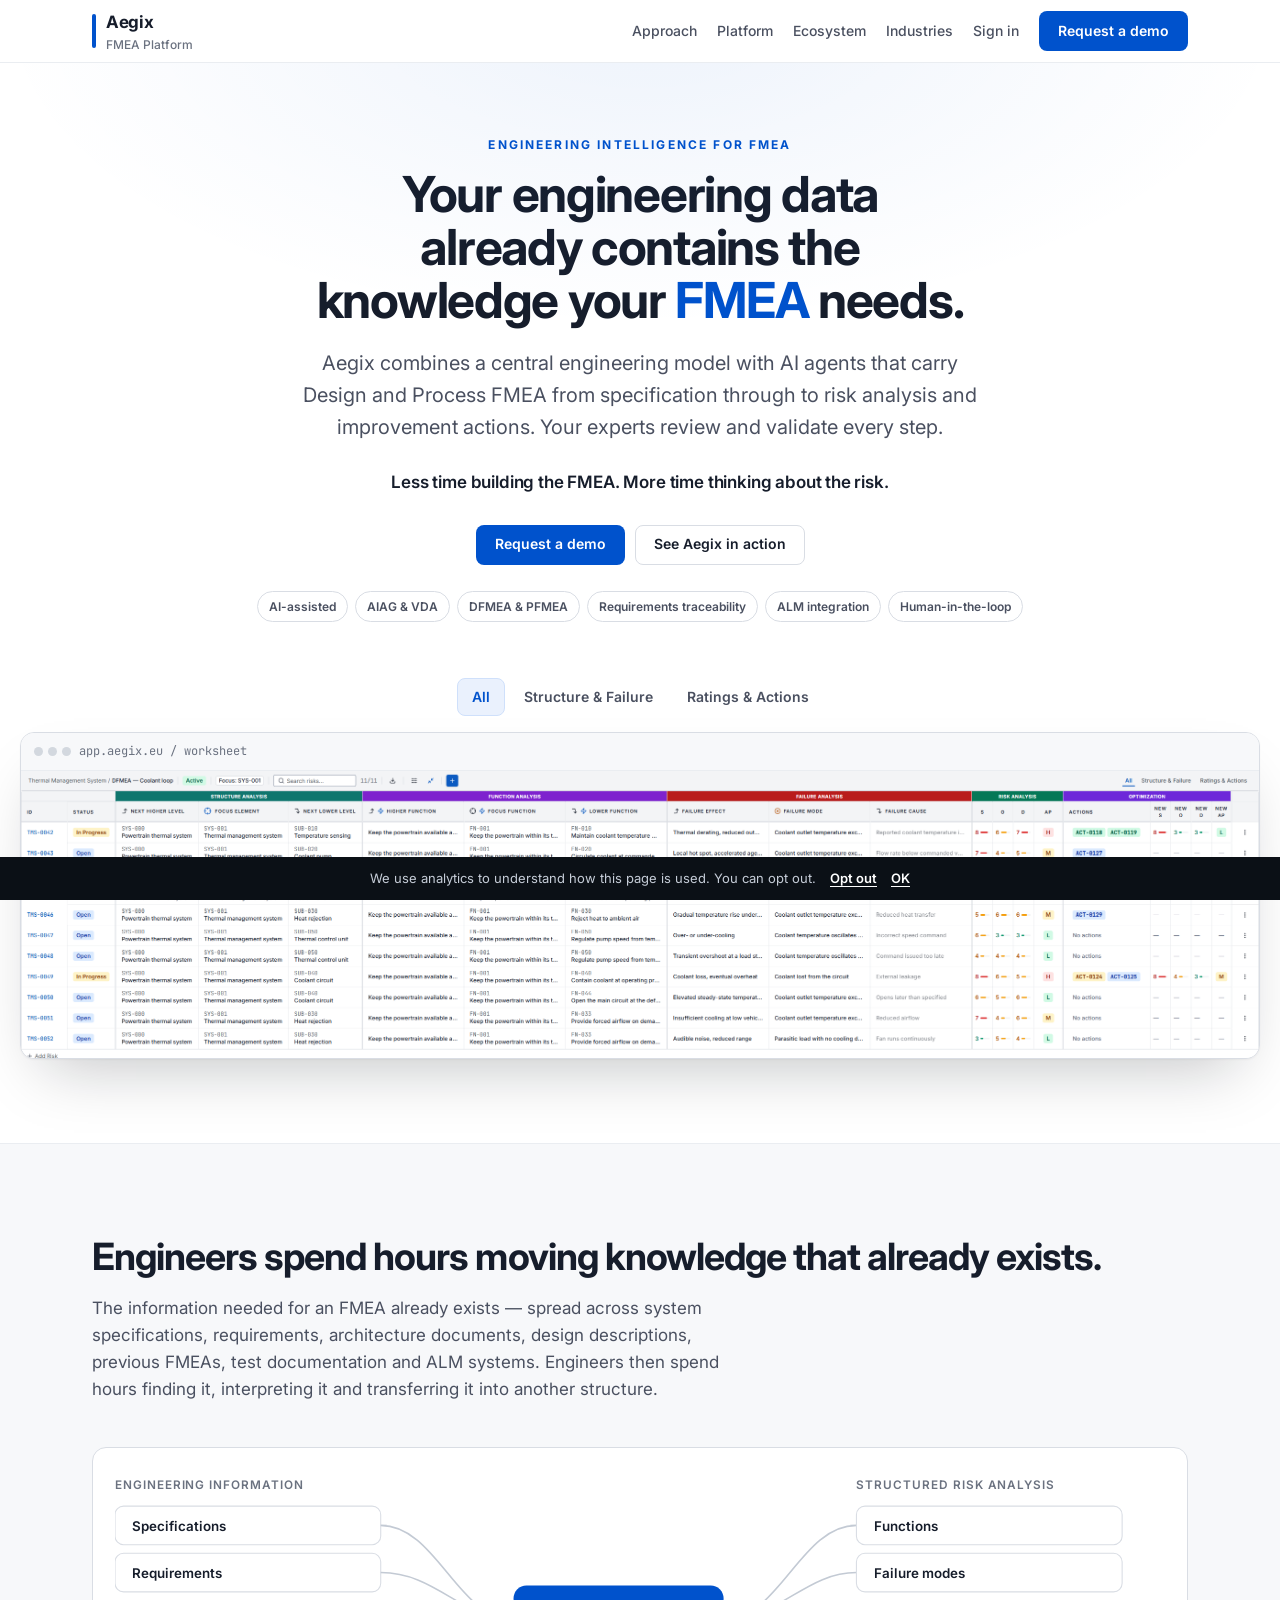
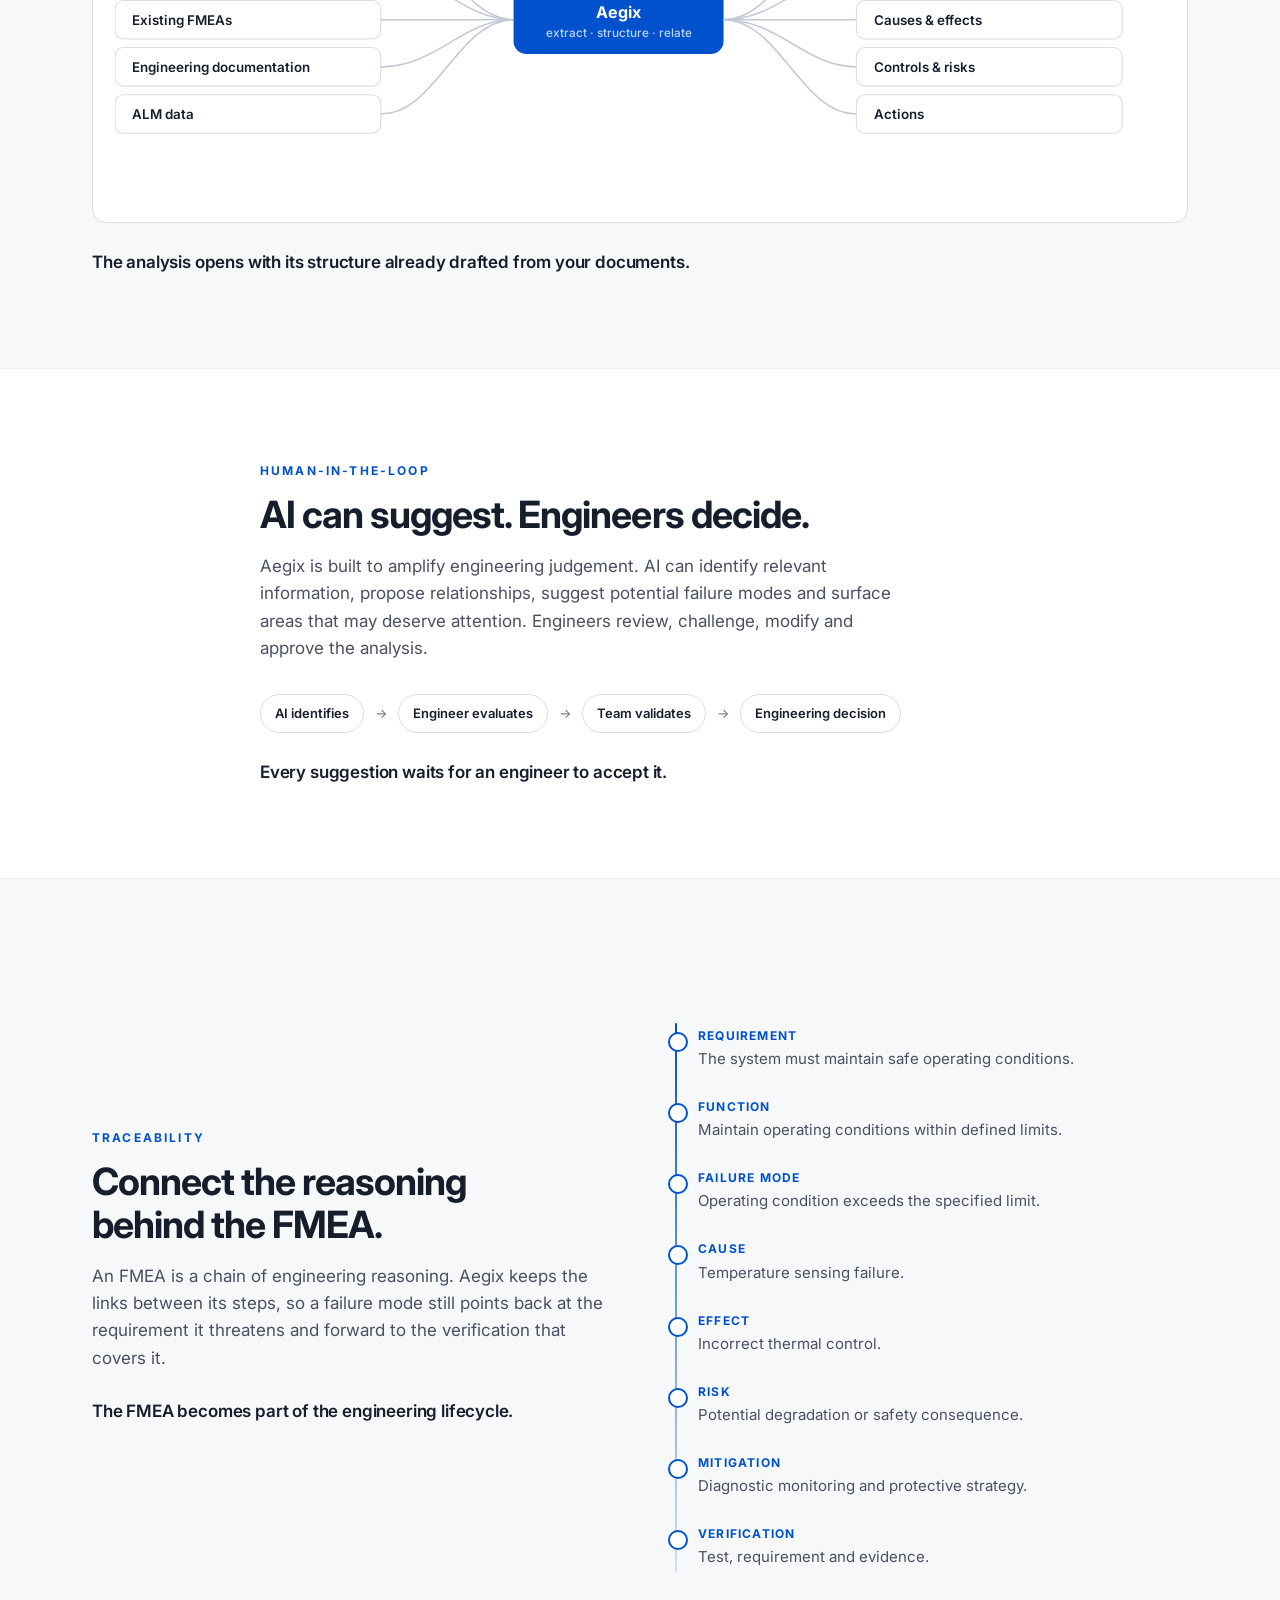
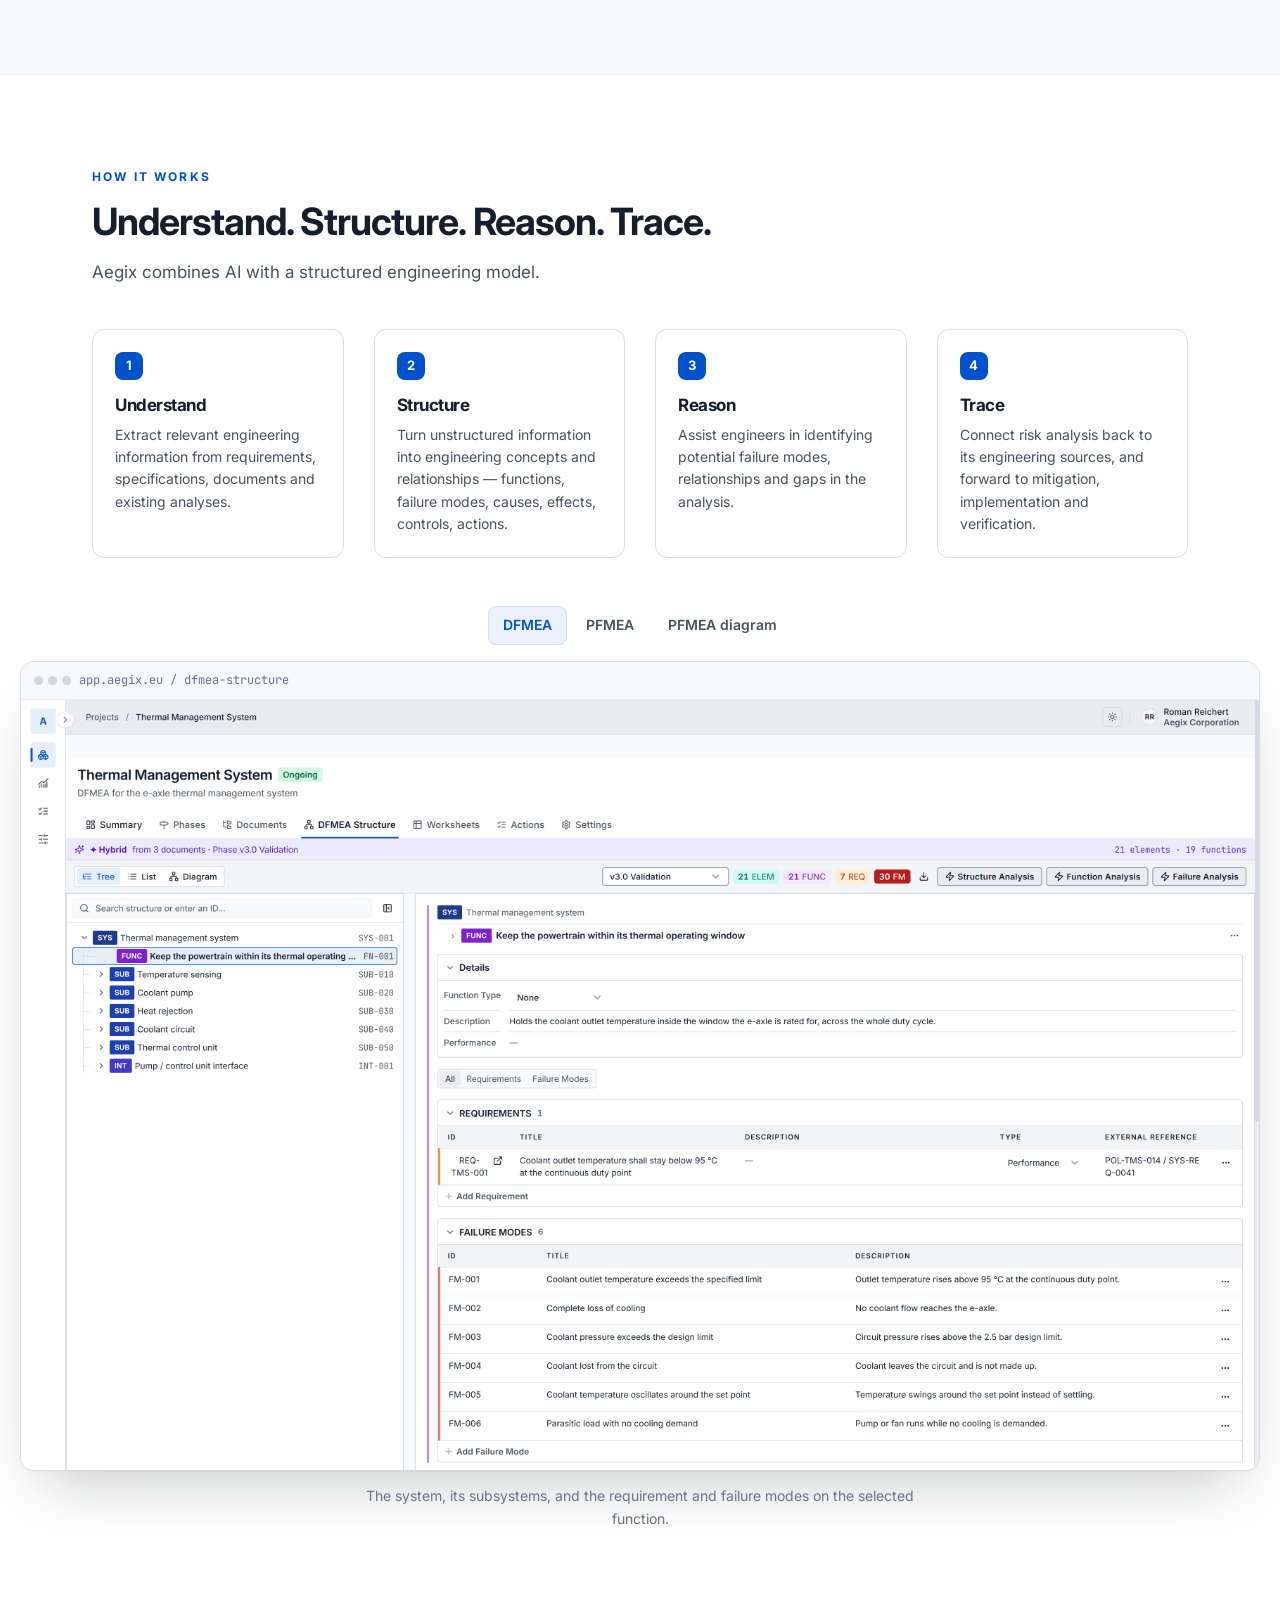
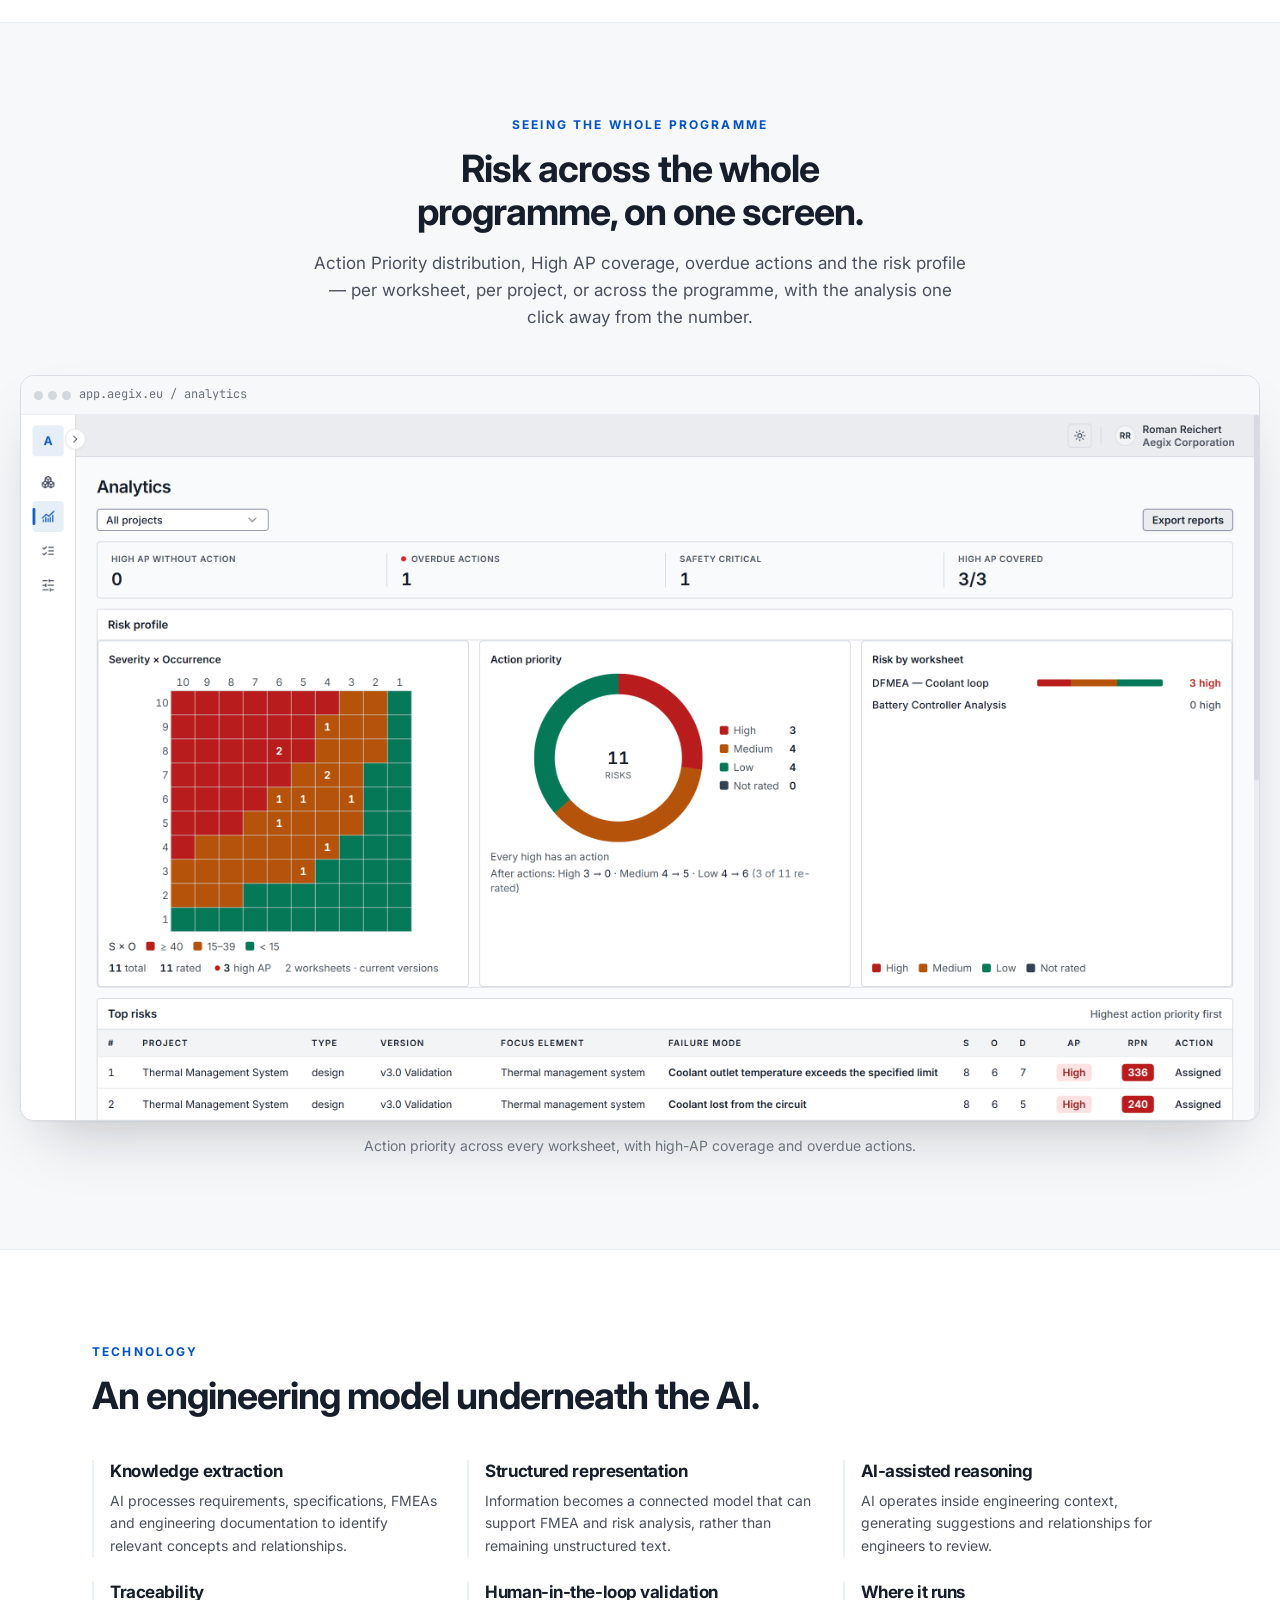
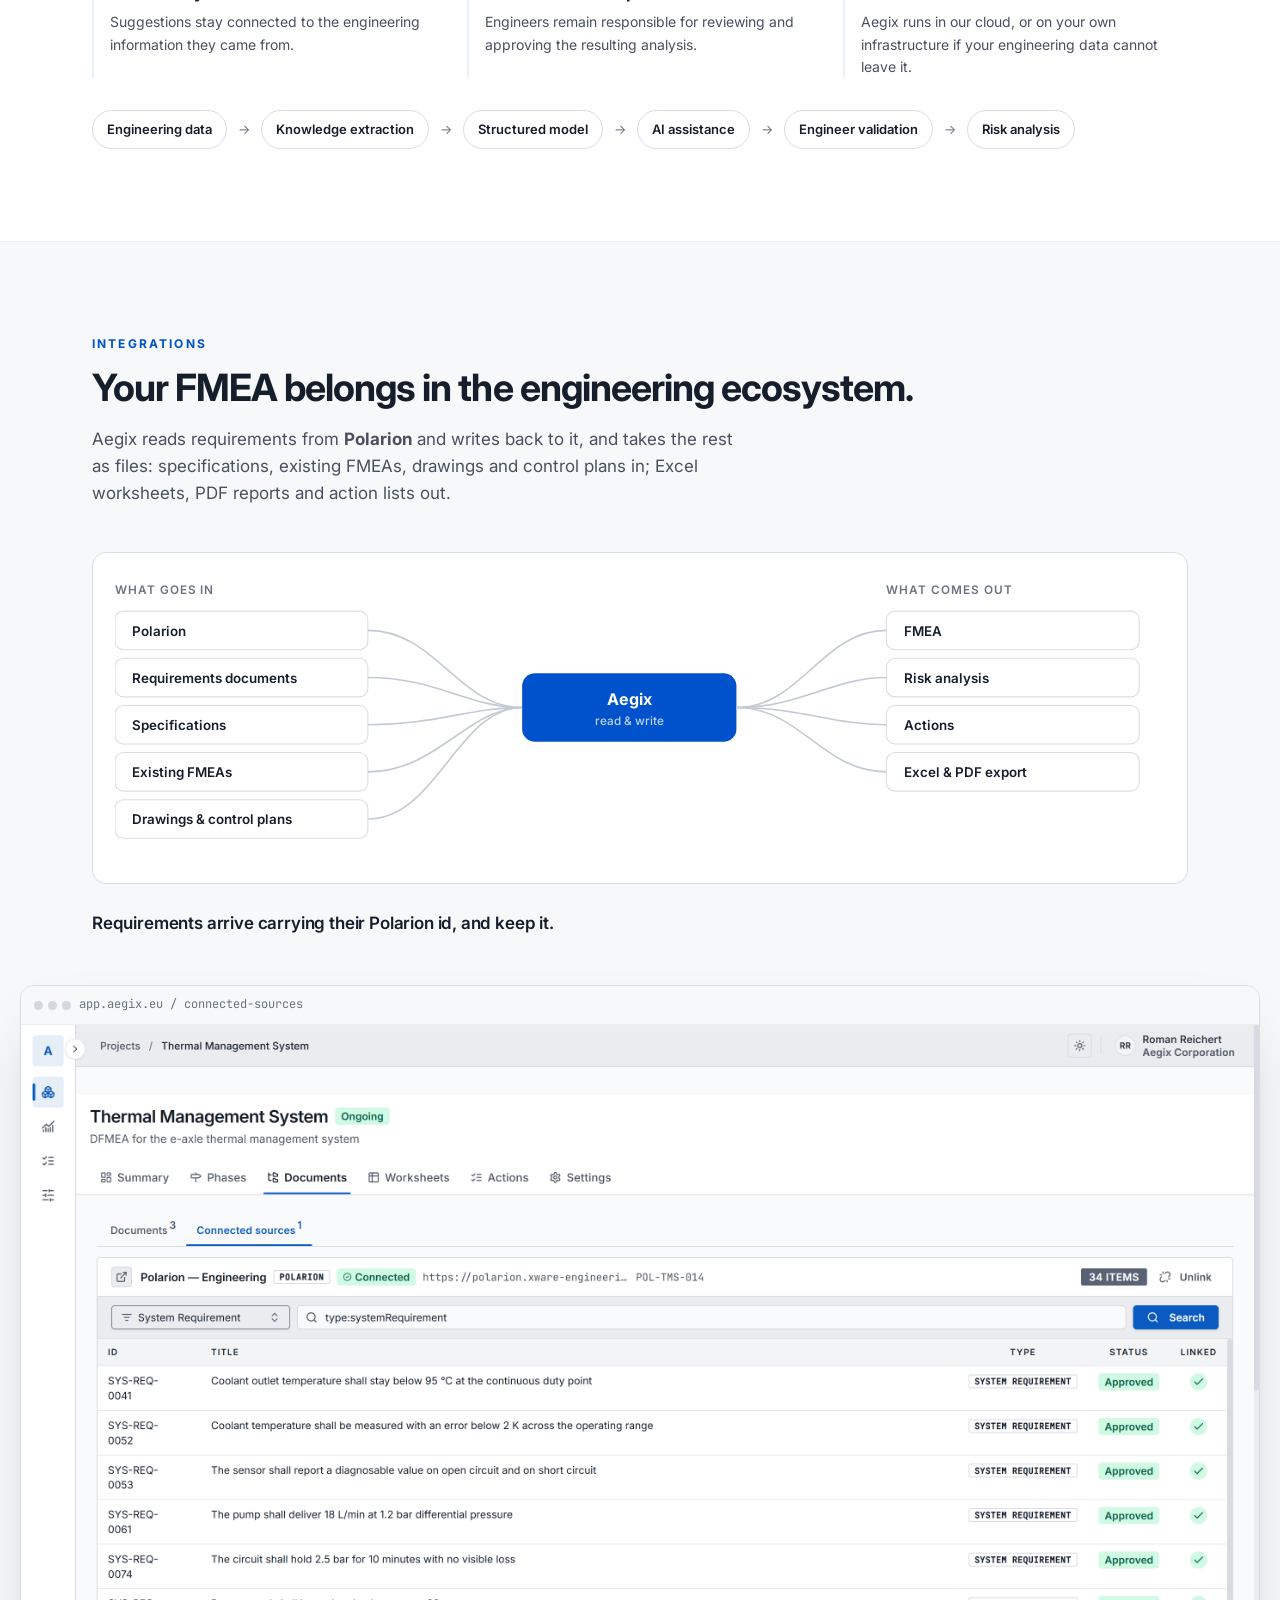
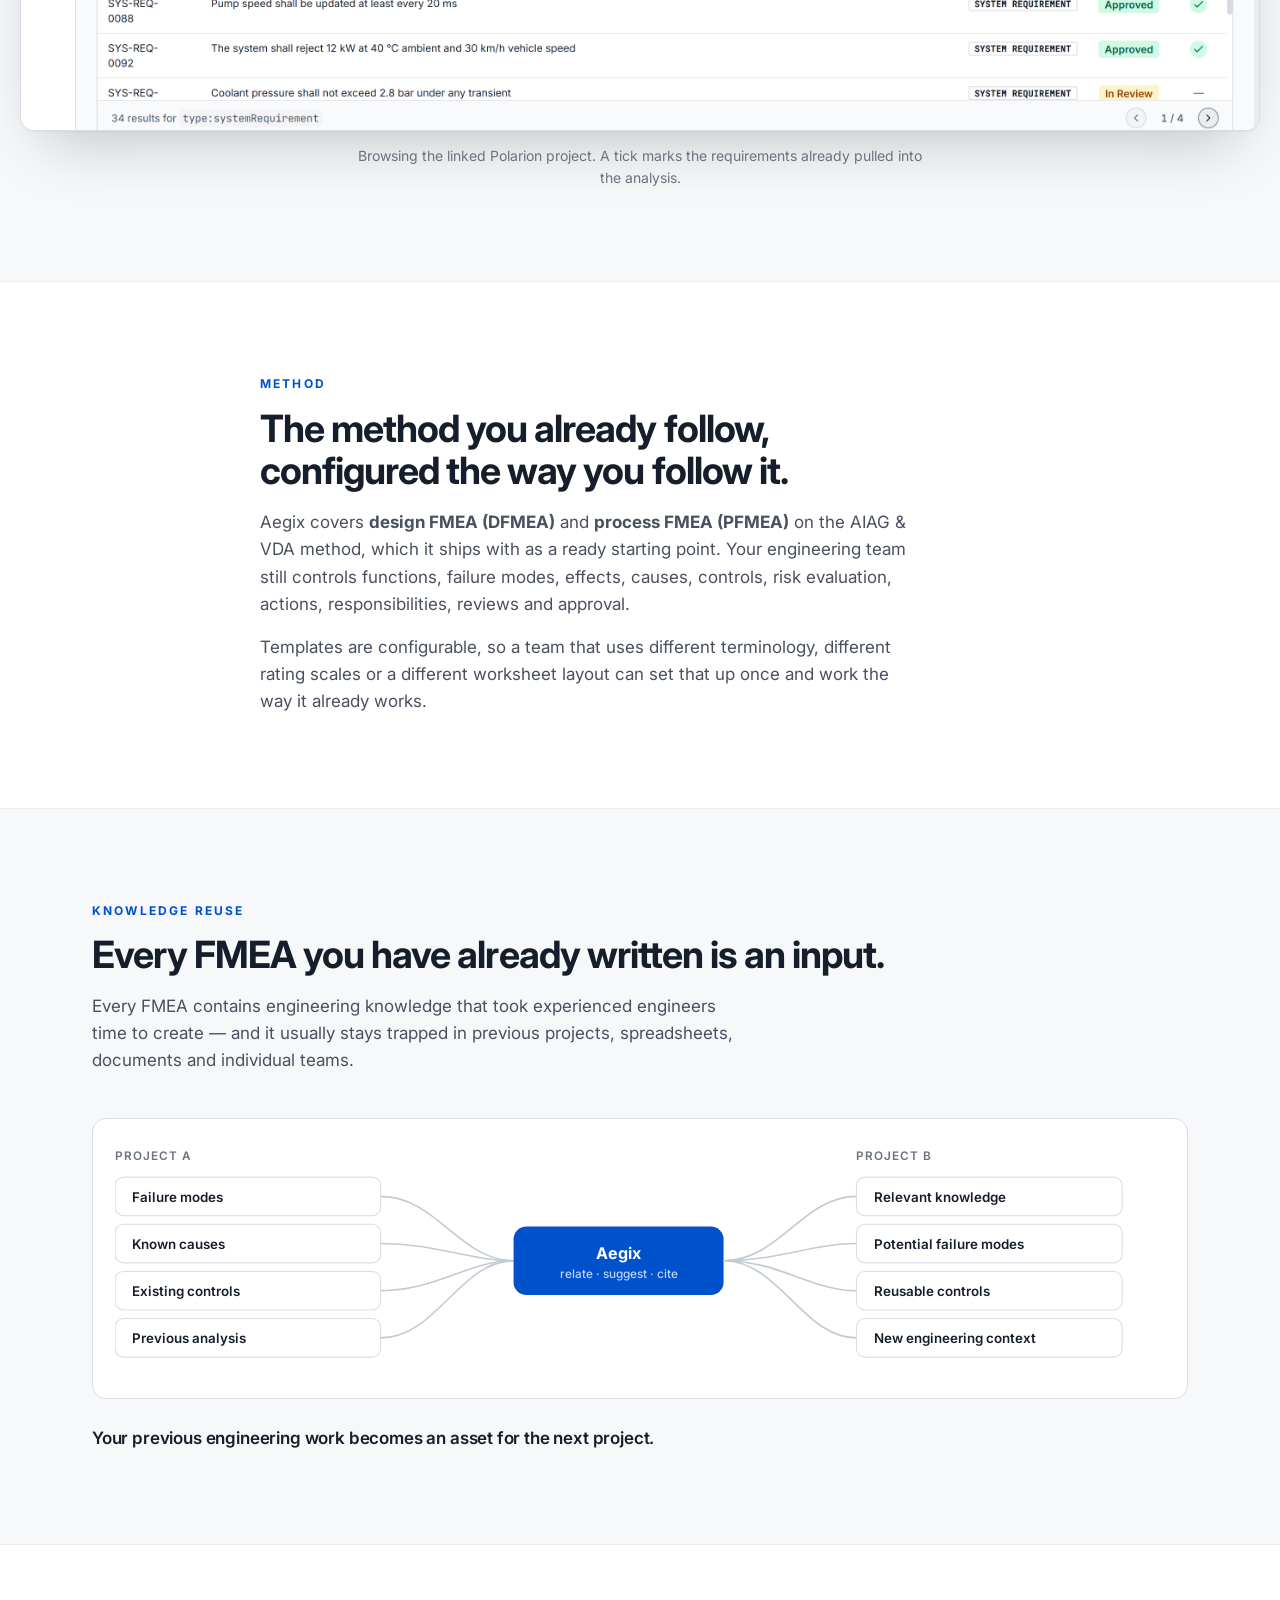
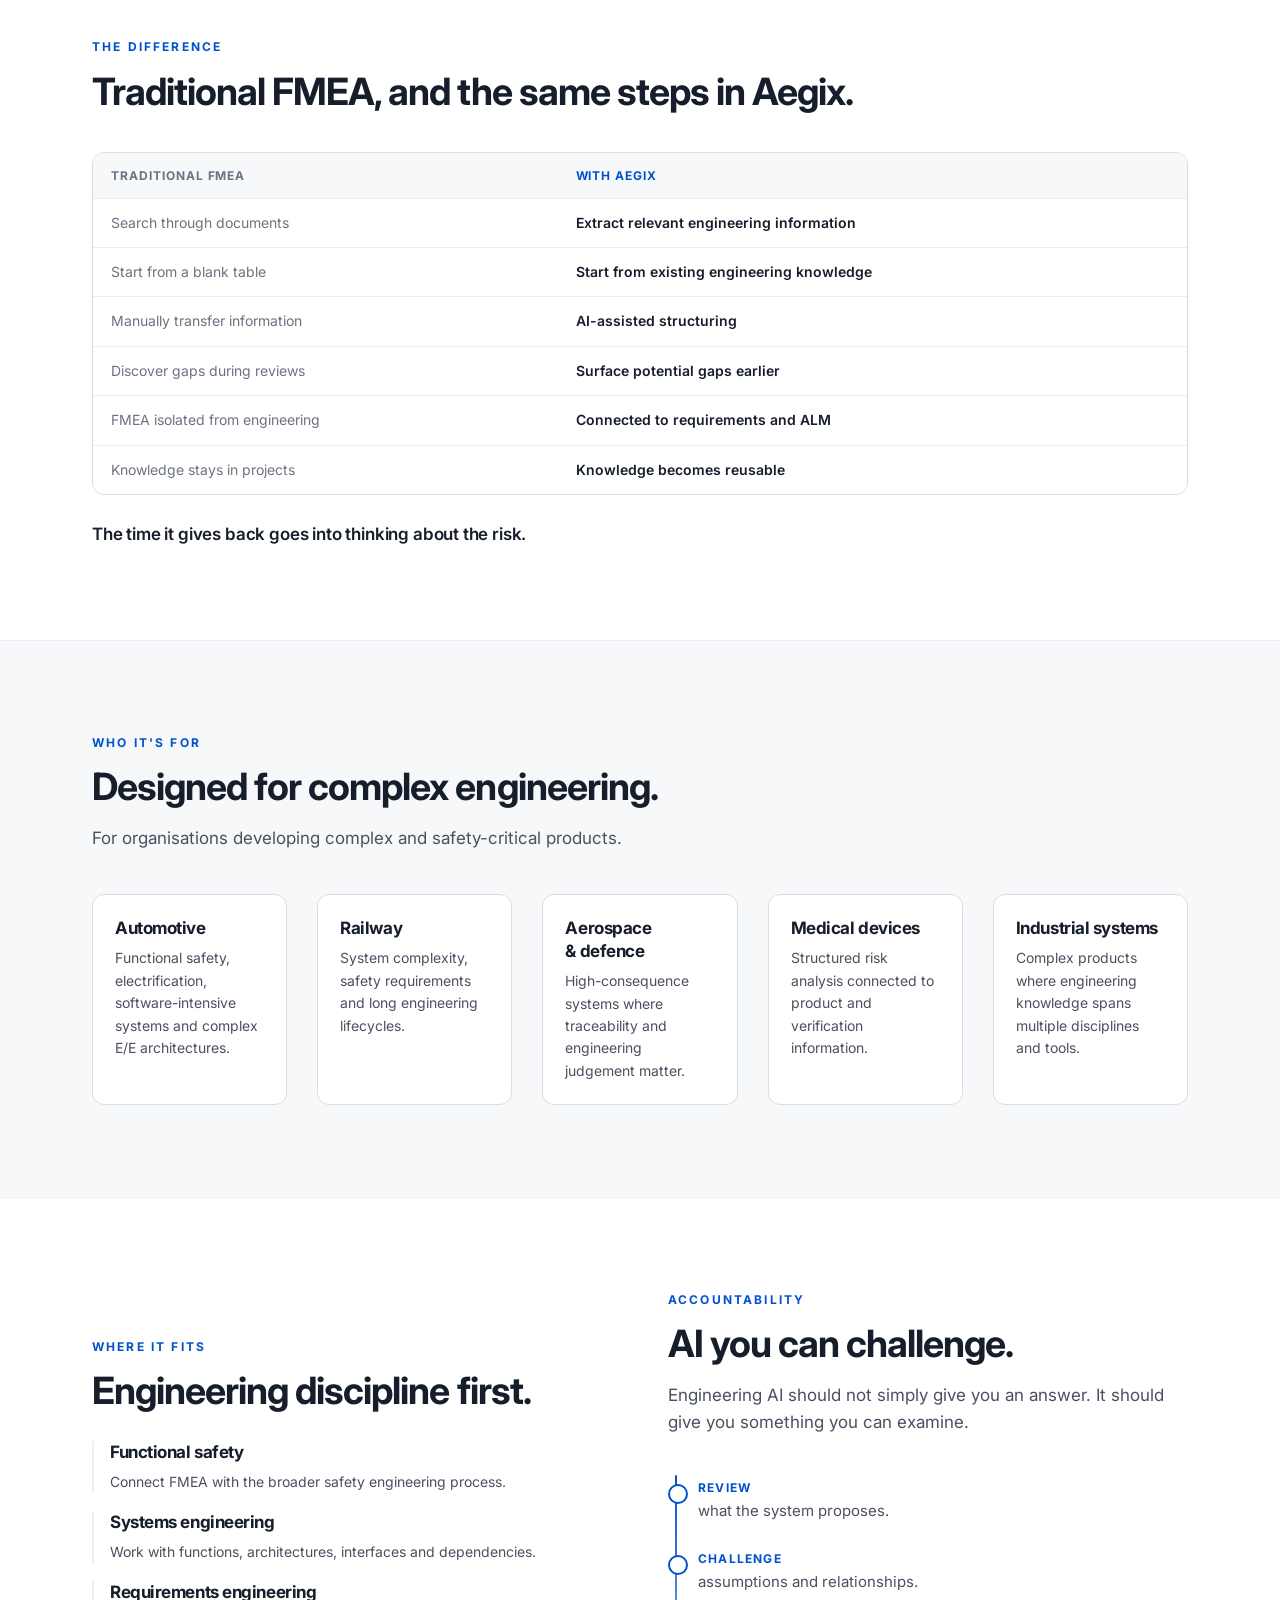
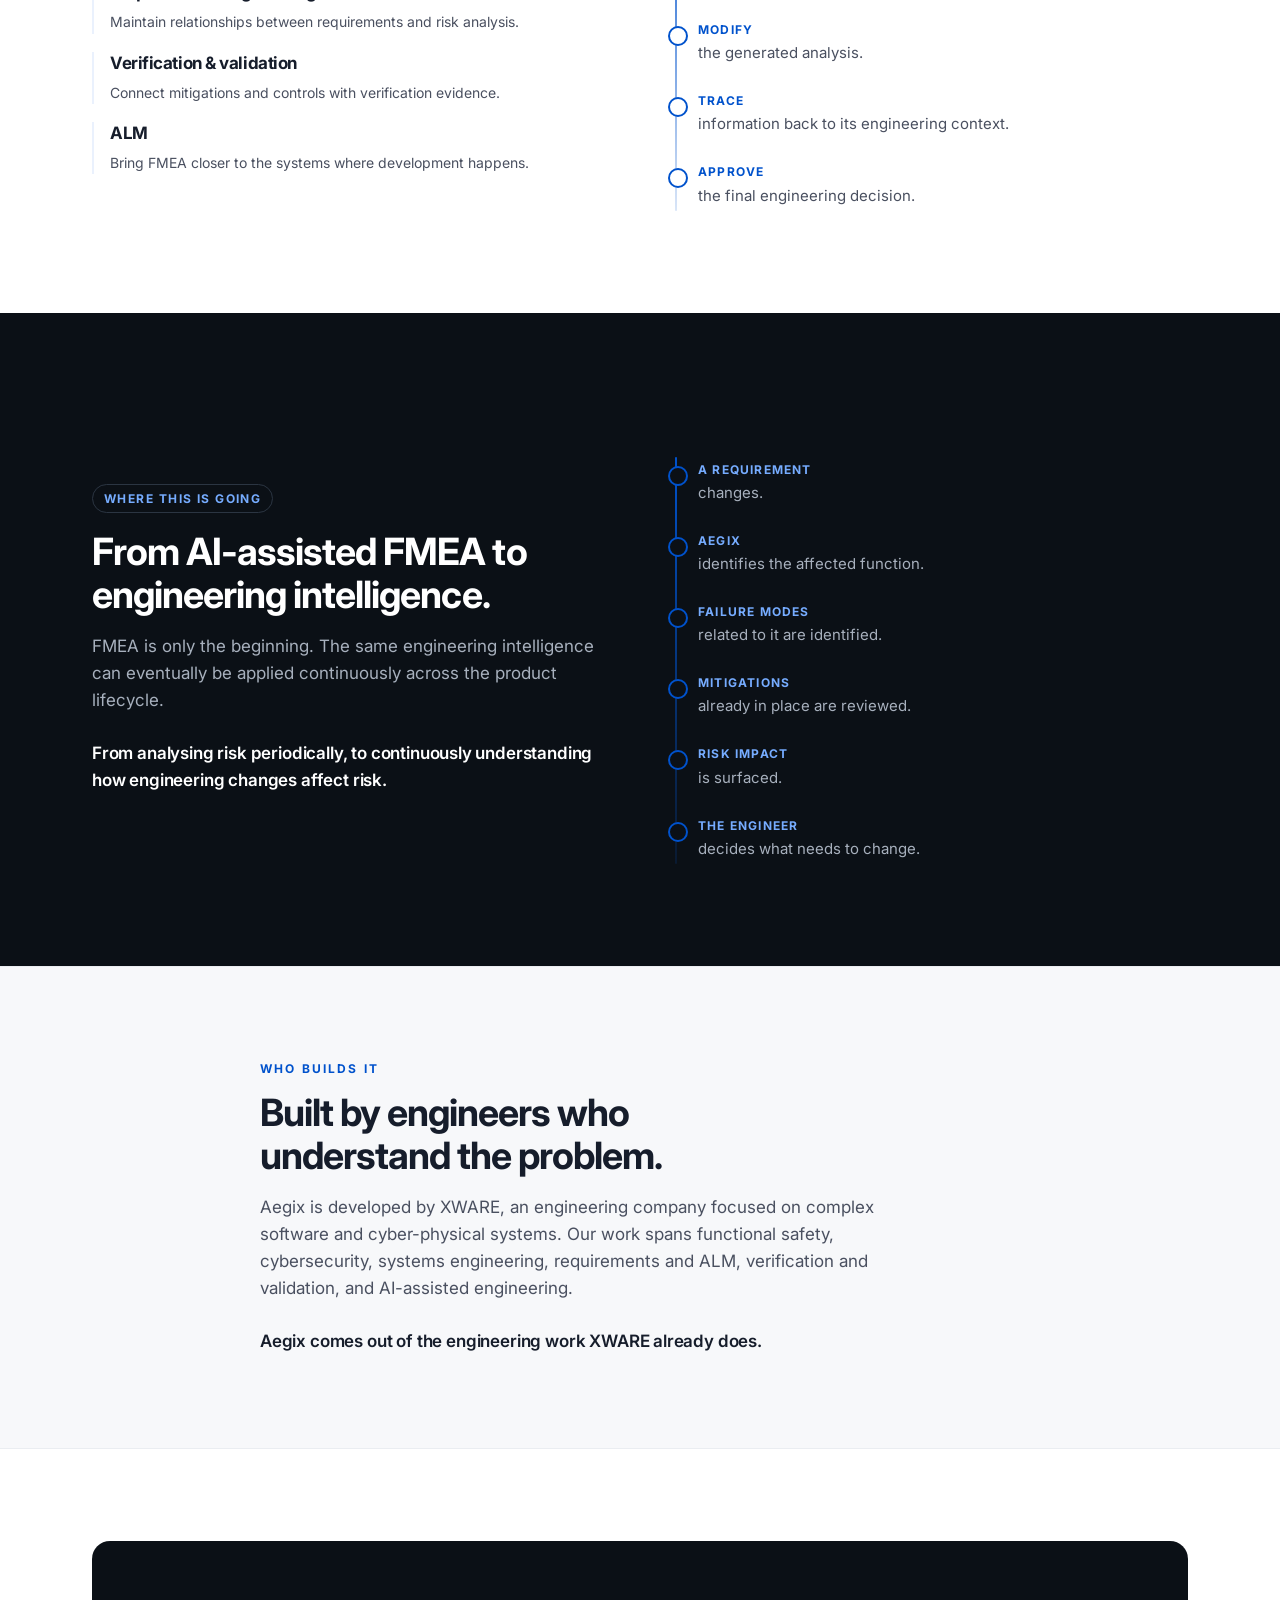
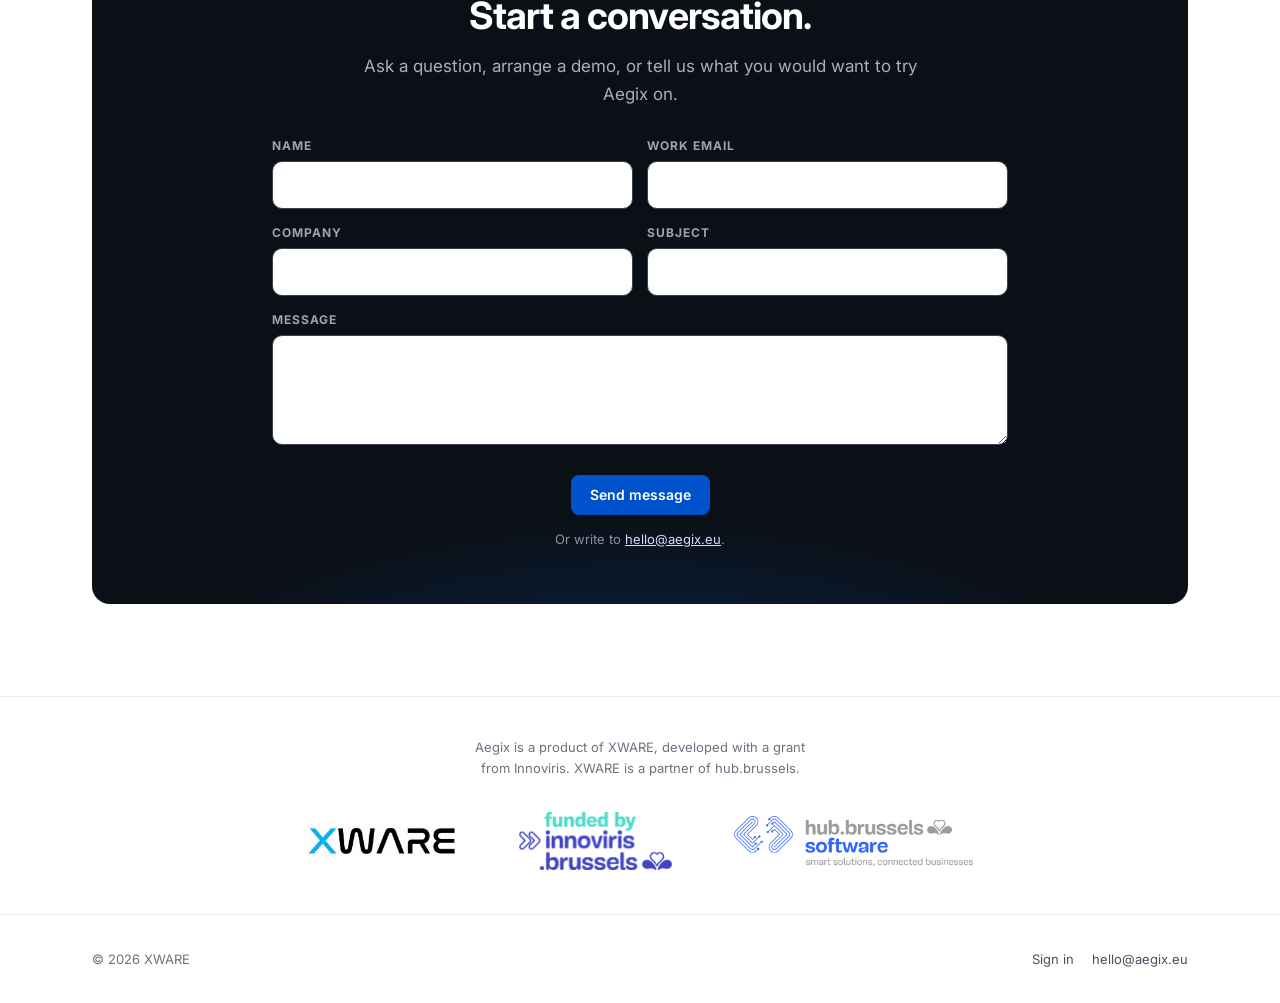
==== commit d9bf8825: "Analytics run by default and stop on opt-out Site owner's decision, made explicitly after the altern" ====
--- a/index.html
+++ b/index.html
@@ -1044,10 +1044,10 @@
 		</footer>
 	
 		<div class="consent" id="consent" role="region" aria-label="Cookie notice" hidden>
-			<p>We use analytics to understand how this page is used.</p>
+			<p>We use analytics to understand how this page is used. You can opt out.</p>
 			<div class="consent-actions">
-				<button type="button" id="consent-decline">Decline</button>
-				<button type="button" id="consent-accept">Accept</button>
+				<button type="button" id="consent-decline">Opt out</button>
+				<button type="button" id="consent-accept">OK</button>
 			</div>
 		</div>
 
@@ -1177,15 +1177,29 @@
 			}
 			function remember(v) { try { localStorage.setItem(KEY, v); } catch (e) {} }
 
-			if (stored === 'granted') {
+			// Opt-out, by the site owner's decision: analytics run on arrival and
+			// stop only if the visitor opts out. "denied" is the one state that
+			// prevents loading, and it persists across visits.
+			function stop() {
+				// Clarity's own revocation call. It cannot unload the script that
+				// has already run, so the stored flag is what keeps it off next time.
+				try { if (window.clarity) window.clarity('consent', false); } catch (e) {}
+			}
+
+			if (stored !== 'denied') {
 				start();
-			} else if (stored !== 'denied') {
+			}
+
+			if (stored === null) {
+				// Shown once, to tell the visitor it is already running and how to
+				// stop it. A returning visitor who has chosen either way never sees
+				// it again.
 				banner.hidden = false;
 				document.getElementById('consent-accept').addEventListener('click', function () {
-					remember('granted'); banner.hidden = true; start();
+					remember('granted'); banner.hidden = true;
 				});
 				document.getElementById('consent-decline').addEventListener('click', function () {
-					remember('denied'); banner.hidden = true;
+					remember('denied'); banner.hidden = true; stop();
 				});
 			}
 		})();
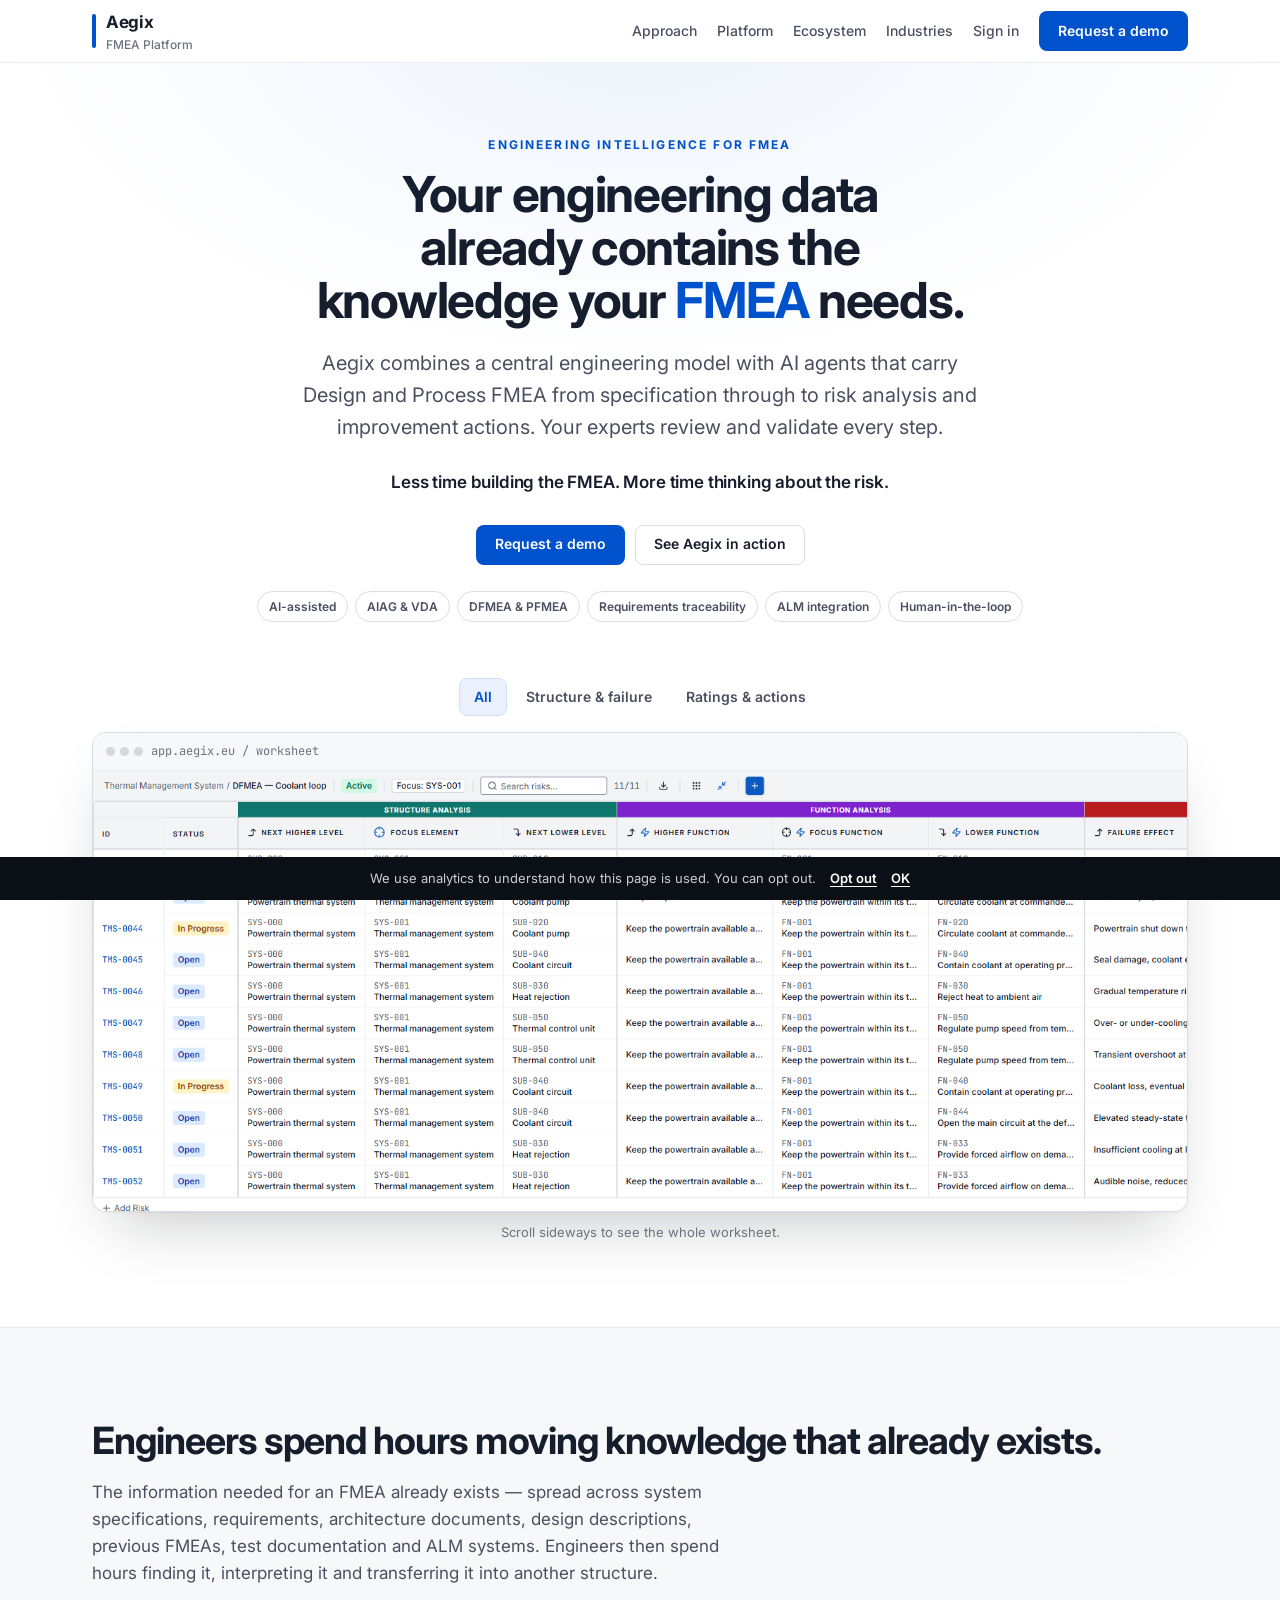
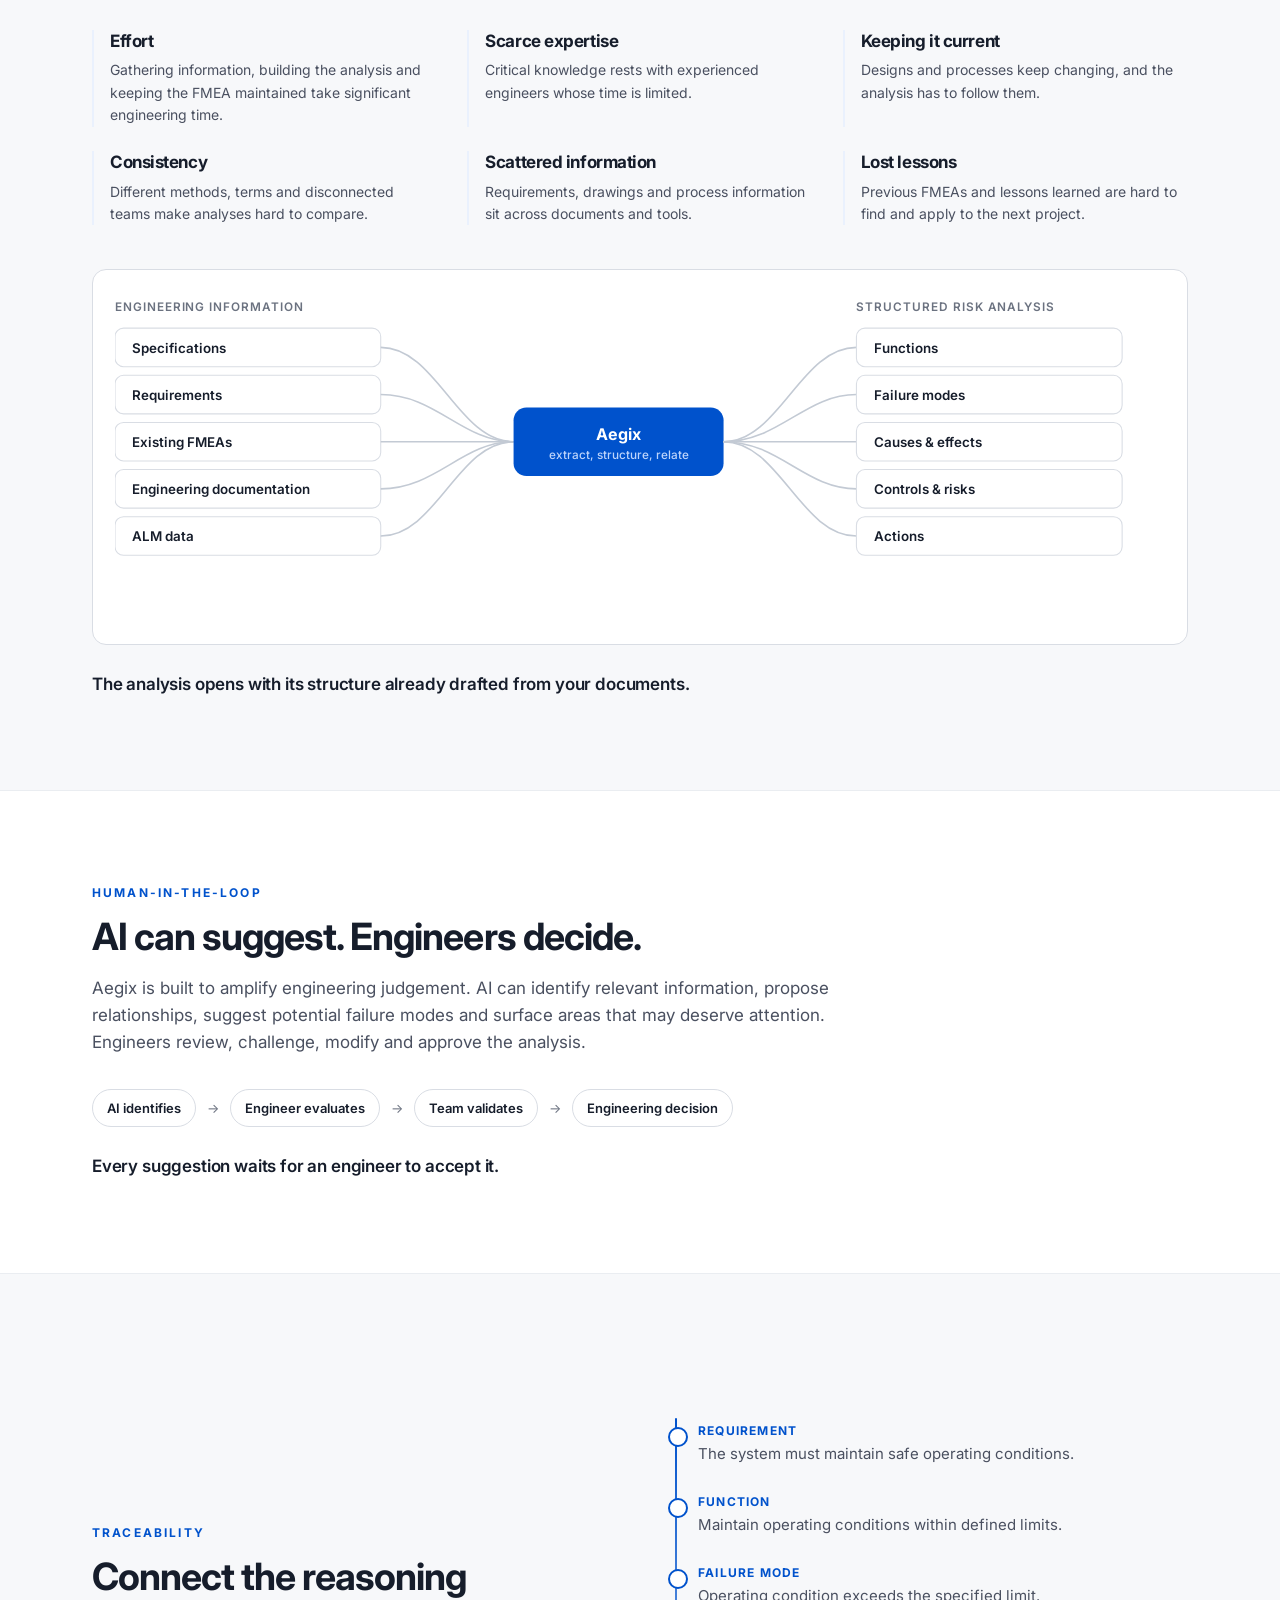
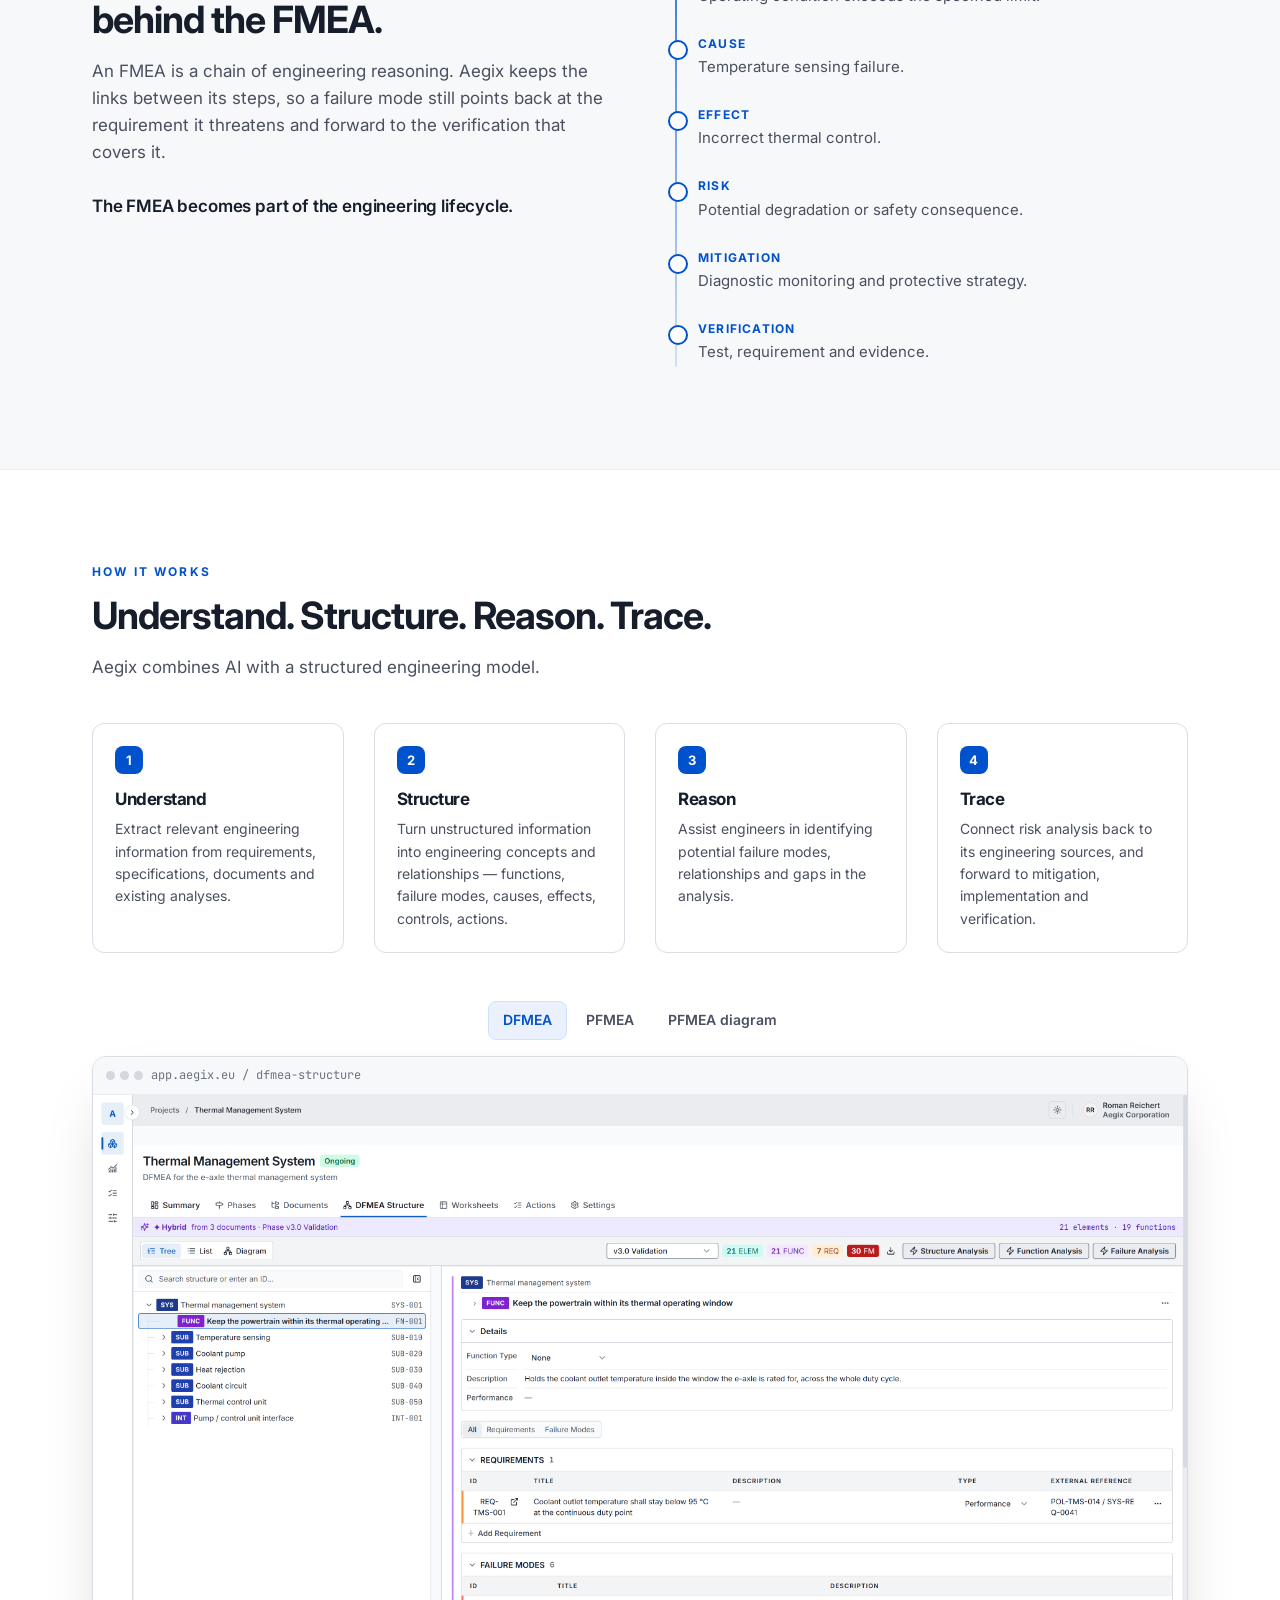
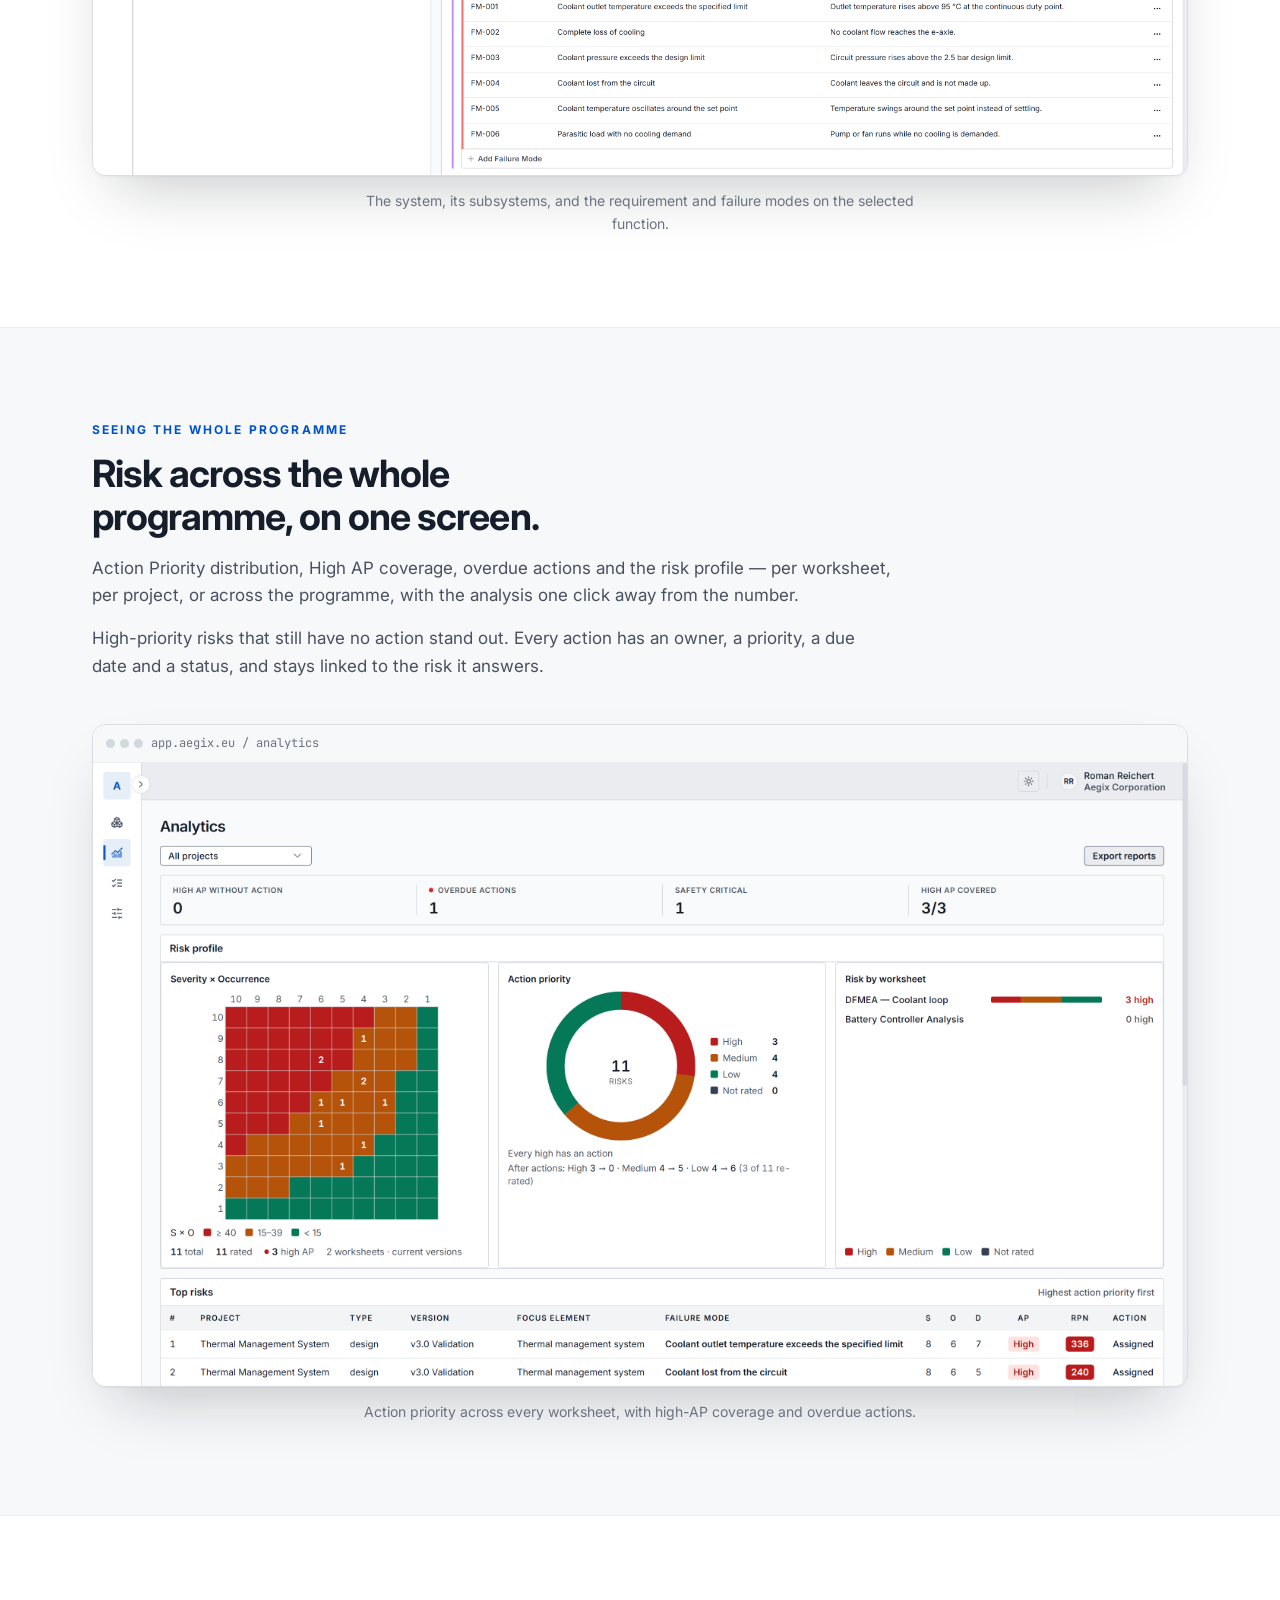
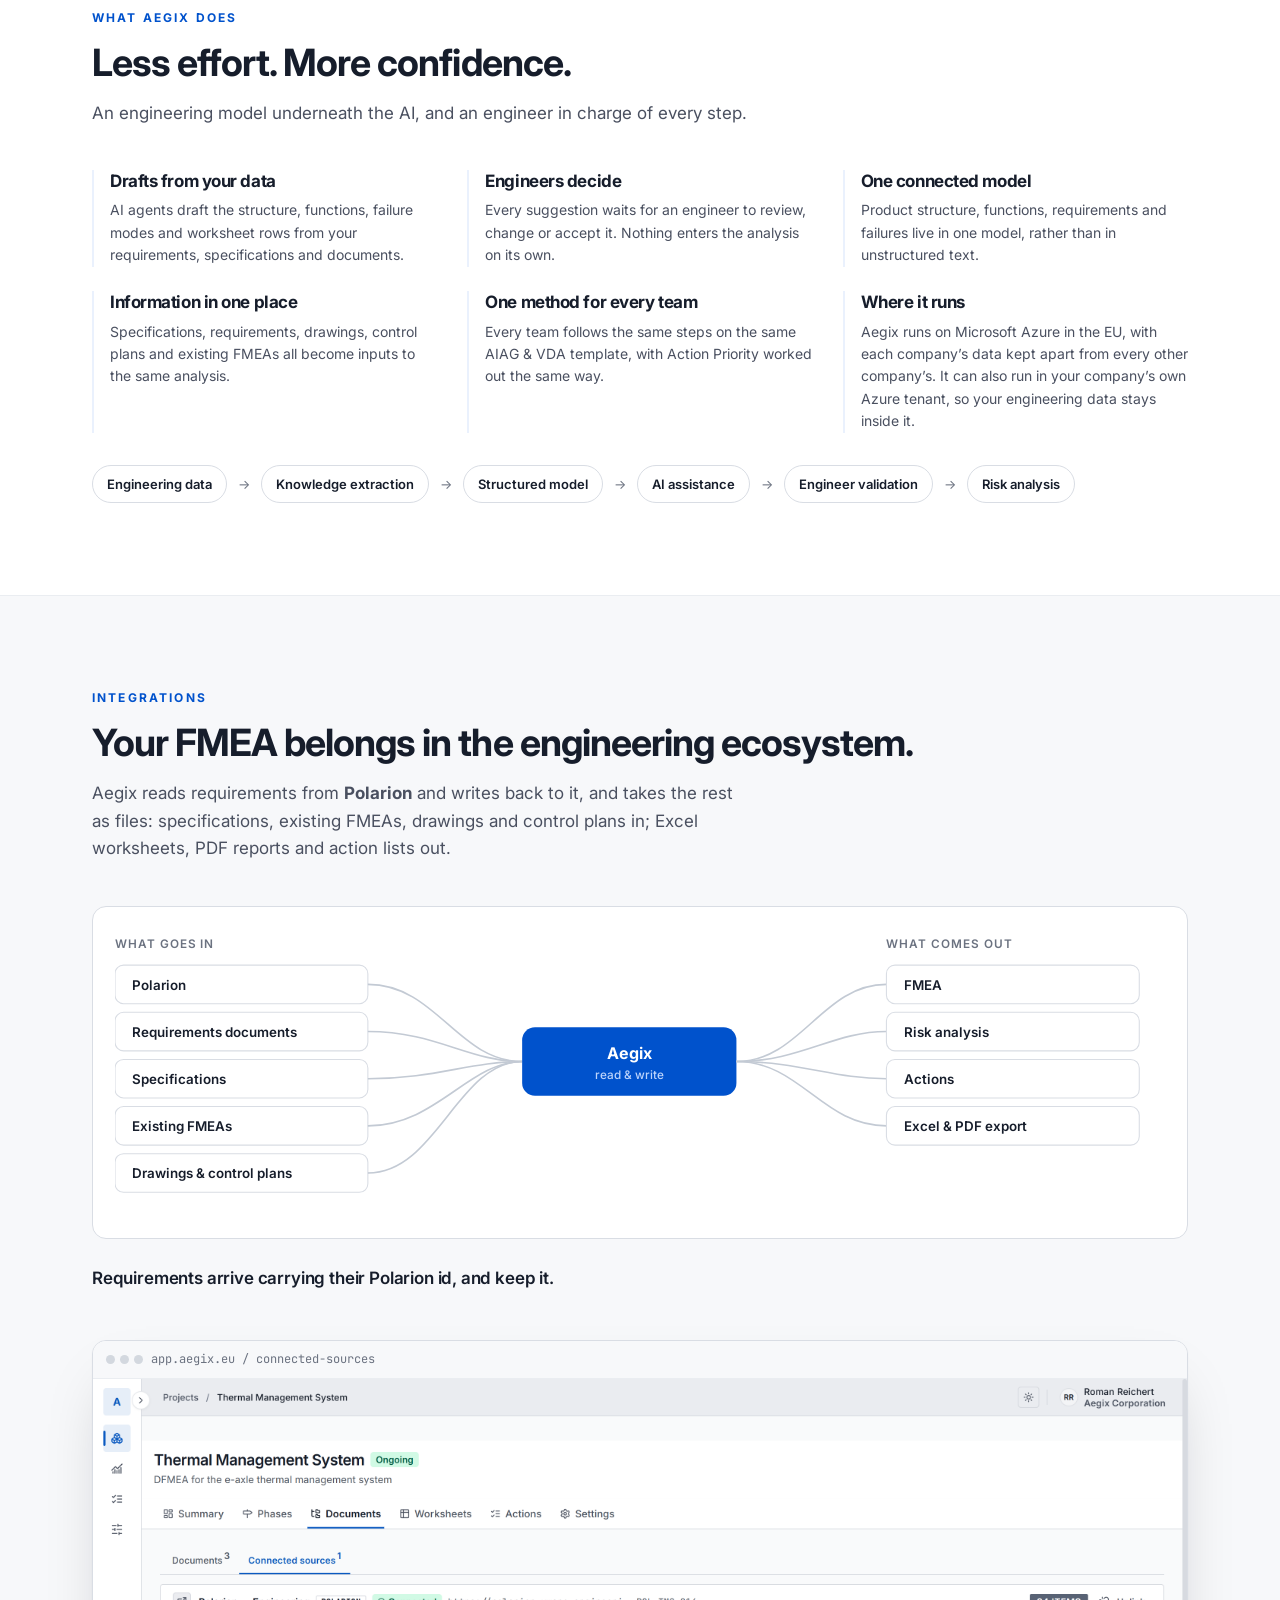
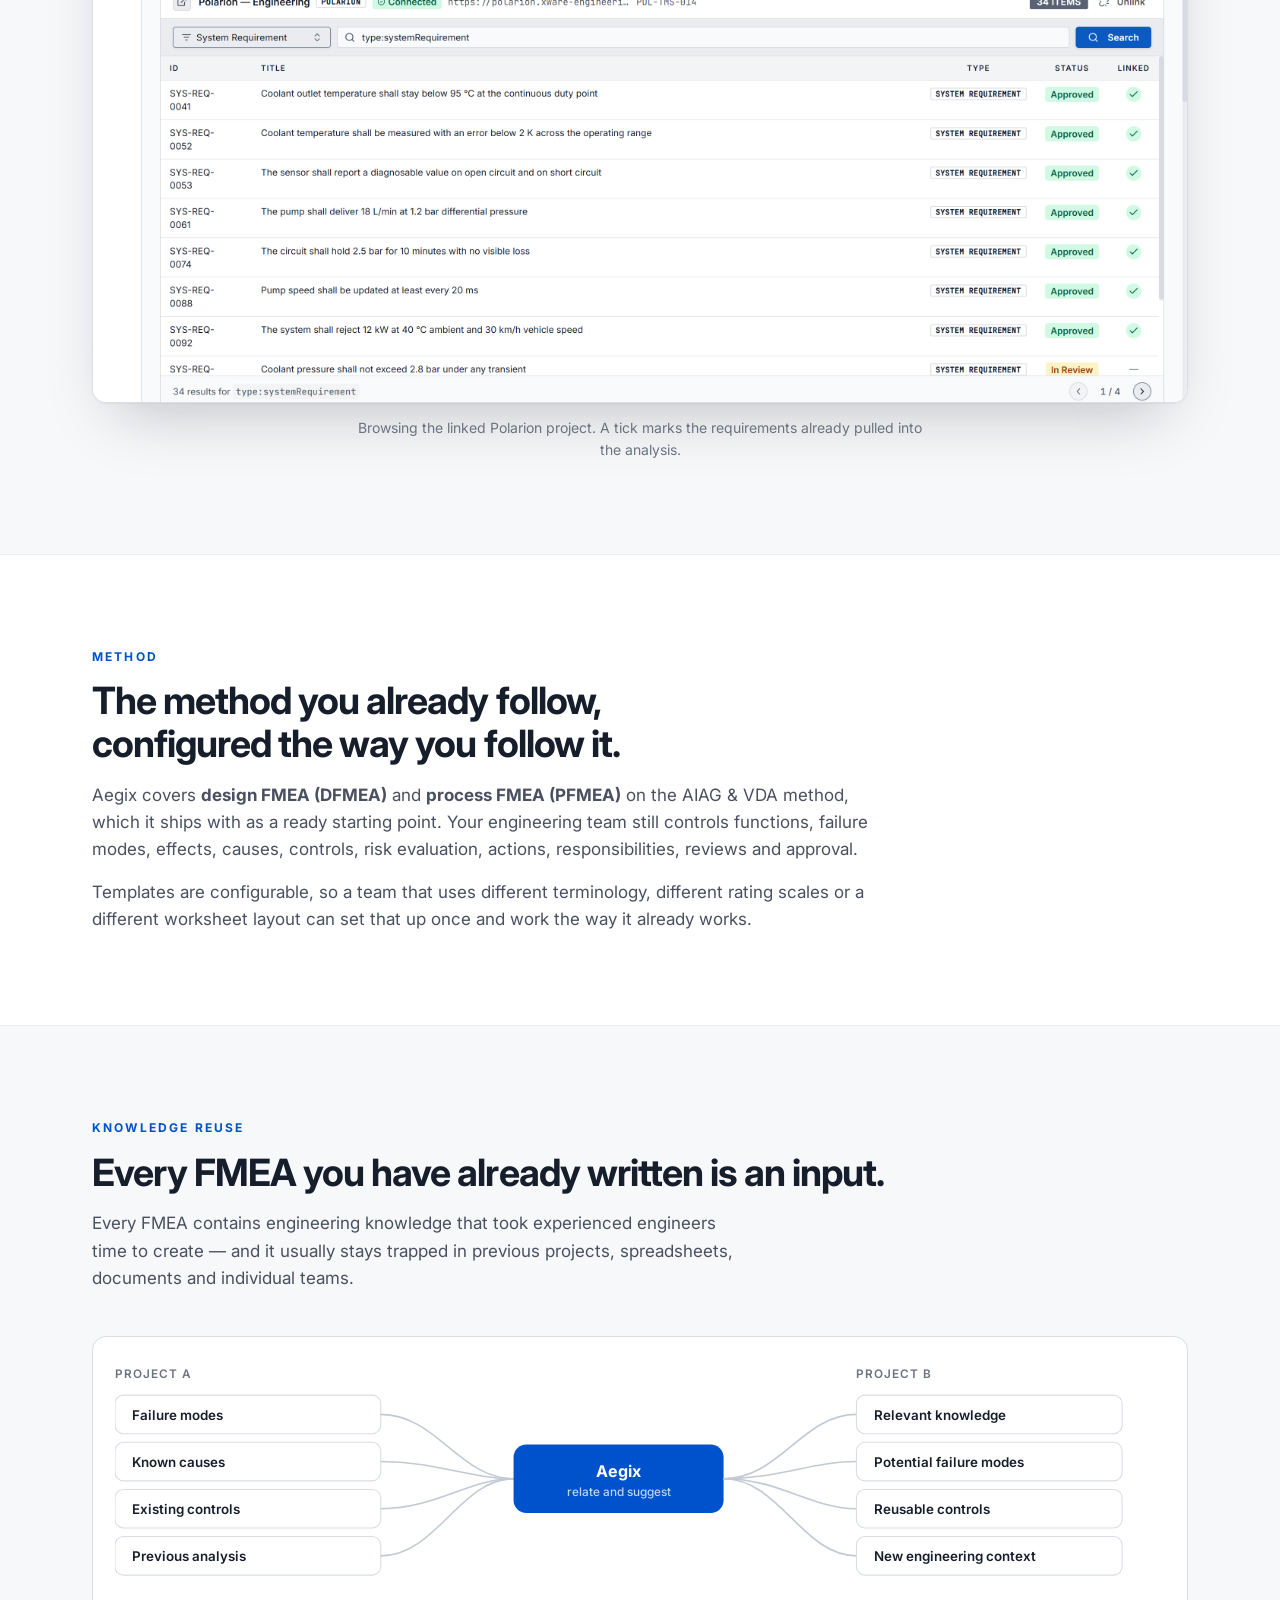
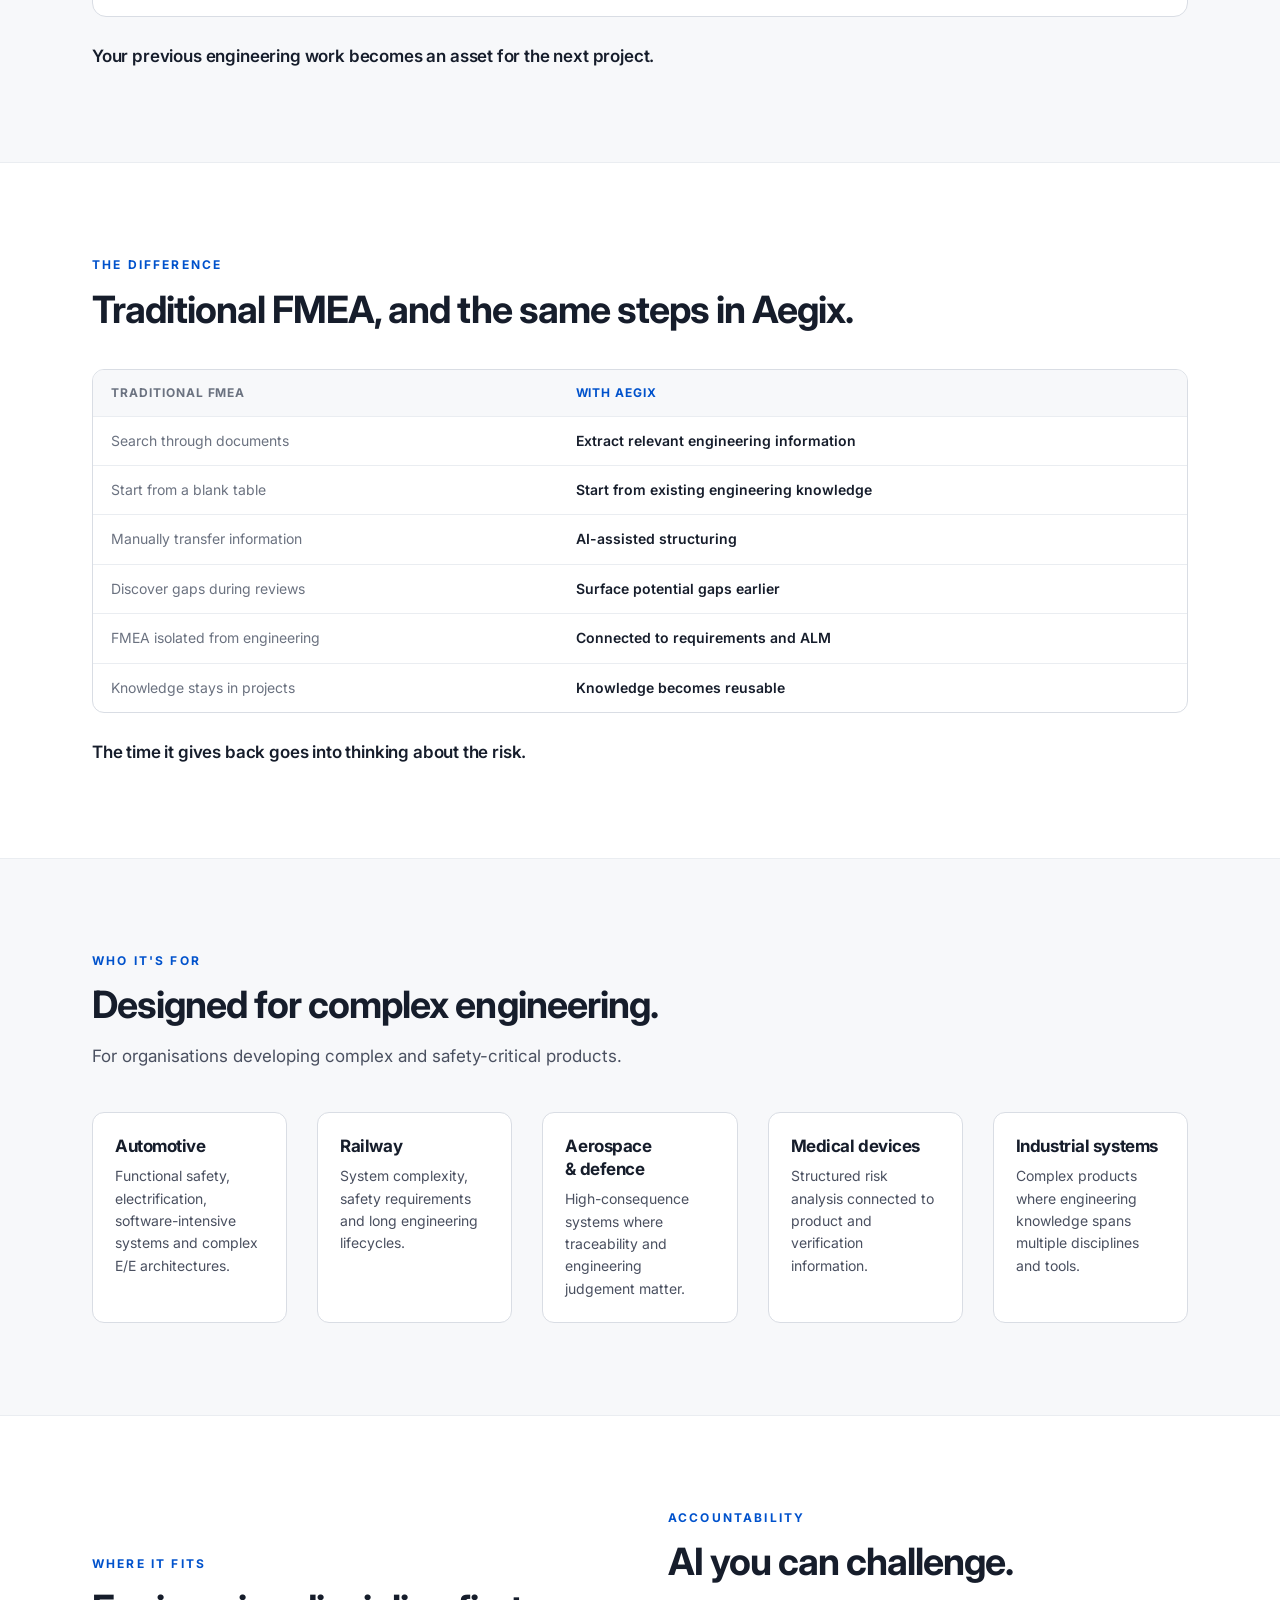
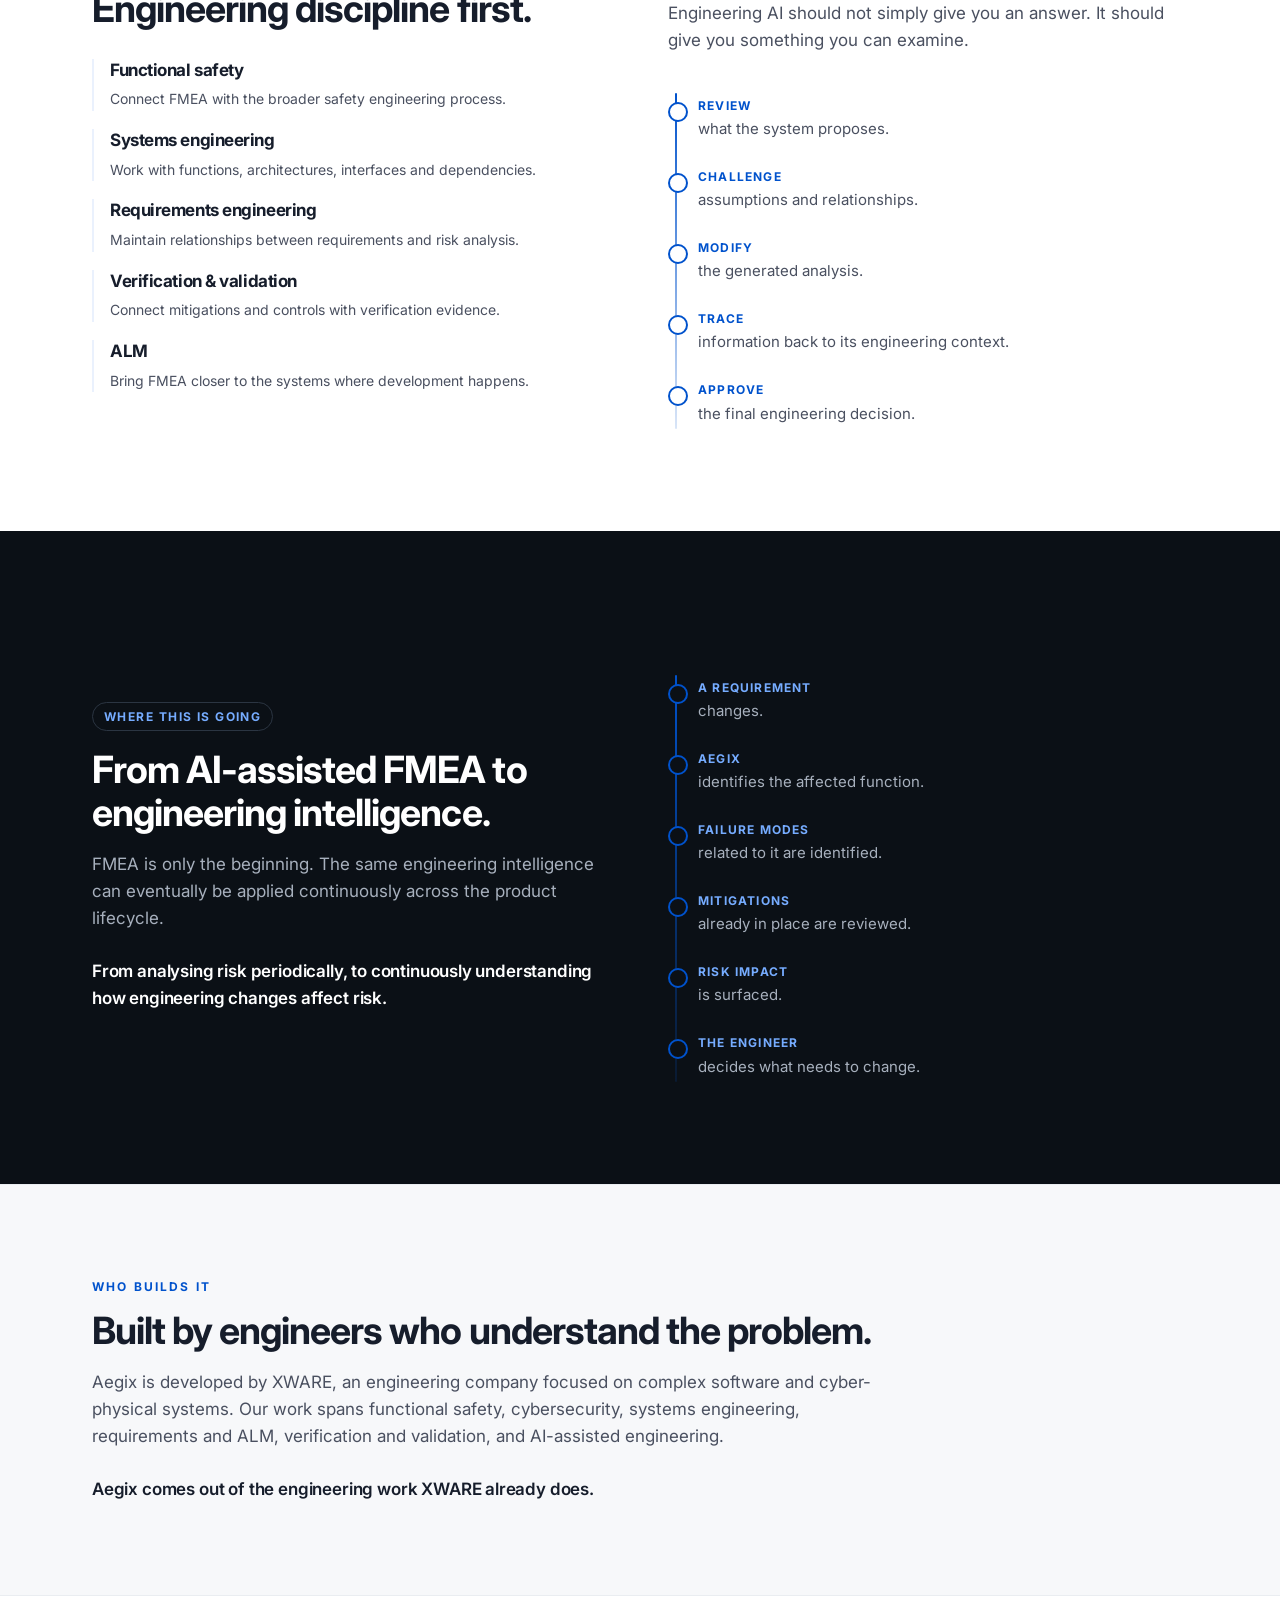
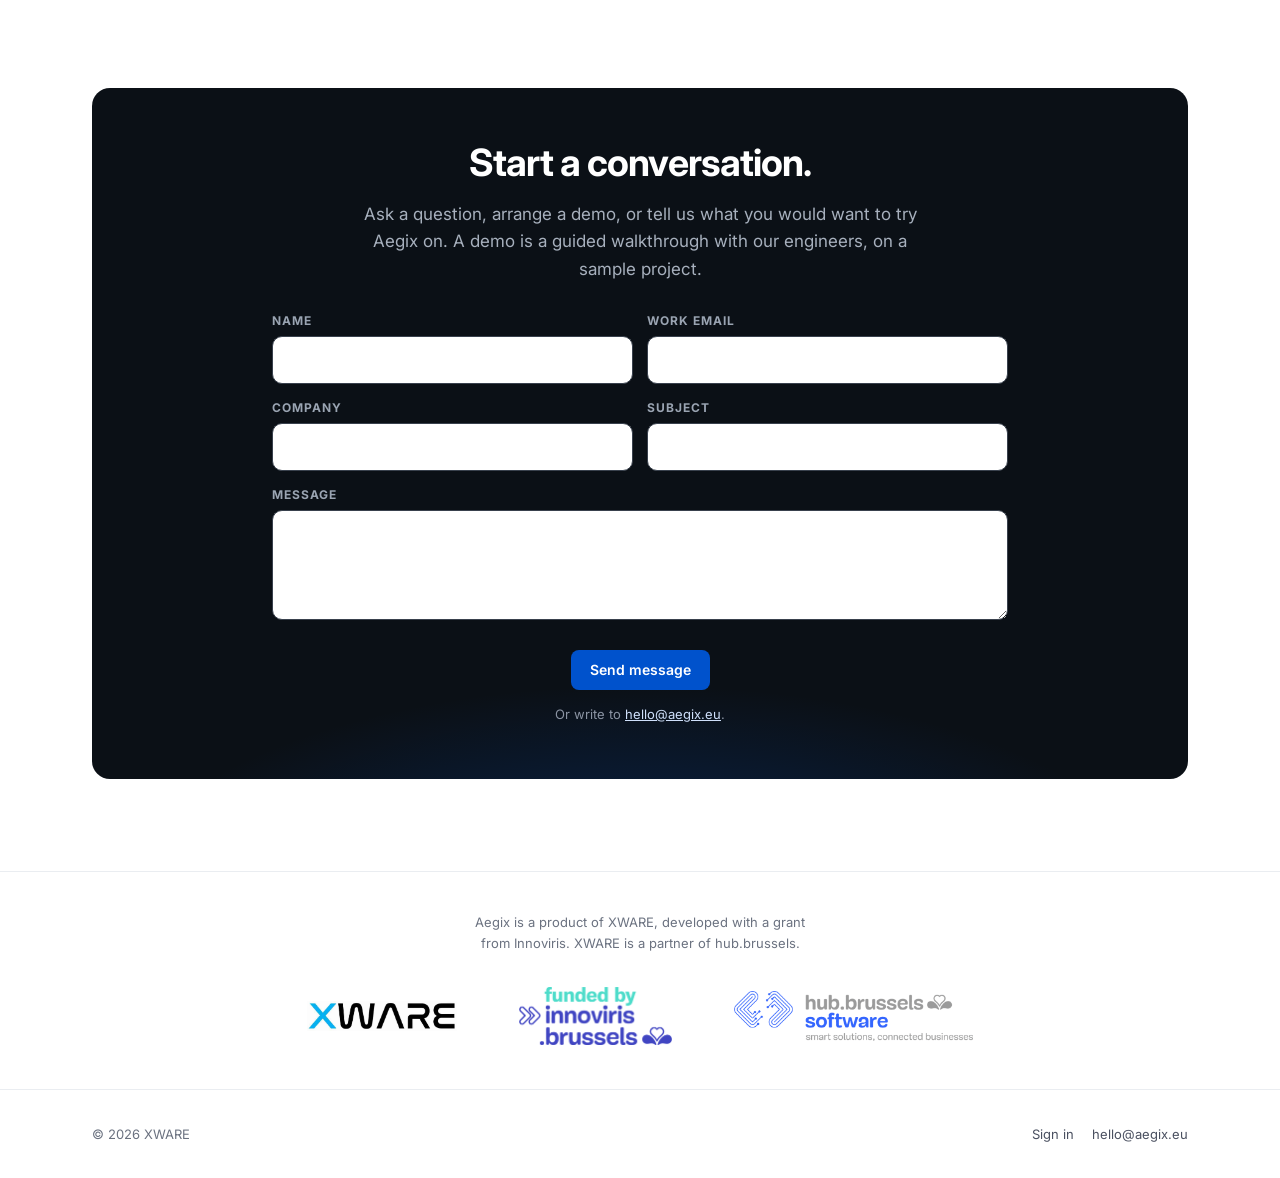
==== commit a6376daf: "Merge the best of the Lovable draft, every claim true on prod Six pain points under the problem, one" ====
--- a/index.html
+++ b/index.html
@@ -147,7 +147,7 @@
 			}
 
 			.shell { width: 100%; max-width: 71rem; margin: 0 auto; padding: 0 20px; }
-			.narrow { max-width: 50rem; }
+			.shell.narrow > * { max-width: 50rem; }
 			section { padding: 92px 0; }
 			.alt { background: var(--bg-soft); border-block: 1px solid var(--border-faint); }
 			.dark { background: var(--ink); color: #fff; }
@@ -240,11 +240,19 @@
 			/* A screenshot of the app is only worth showing if its own type stays
 			   readable, which the 71rem text column cannot do. These sit wider than
 			   the prose and fall back to the viewport on a laptop. */
-			.shot { width: 100%; max-width: 92rem; margin: 0 auto; padding: 0 20px; }
+			.shot { width: 100%; max-width: 71rem; margin: 0 auto; padding: 0 20px; }
 			/* The three worksheet views share one capture width, so they render at
 			   one scale. Giving them a wider container than the prose keeps that
 			   shared scale readable on a large screen. */
 			.shot.wide { max-width: 120rem; }
+			/* Pan: the worksheet is wider than any screen. Show it at a size you can
+			   read and let it scroll sideways inside the frame, instead of shrinking
+			   it until the text is too small to read. */
+			
+			.shot.pan .frame-body { overflow-x: auto; -webkit-overflow-scrolling: touch; scrollbar-width: thin; }
+			.shot.pan .frame-body:focus-visible { outline: 2px solid var(--brand); outline-offset: -2px; }
+			.shot.pan .frame-body img { width: 1900px; max-width: none; }
+			.pan-hint { margin: 10px auto 0; text-align: center; font-size: var(--t-sm, 13px); color: var(--subtle-fg); }
 			.shot-cap { margin: 14px auto 0; max-width: 64ch; text-align: center; font-size: var(--t-md); color: var(--subtle-fg); }
 			.shot-cap b { color: var(--muted-fg); font-weight: 600; }
 
@@ -270,9 +278,9 @@
 			   Below the breakpoint the frame keeps the image at a readable size and
 			   pans inside its own box, so the page itself never scrolls sideways. */
 			@media (max-width: 60rem) {
-				.shot { padding: 0 16px; }
 				.frame-body { overflow-x: auto; -webkit-overflow-scrolling: touch; }
 				.frame-body img { width: 860px; max-width: none; }
+				.shot.pan .frame-body img { width: 1200px; }
 			}
 
 			/* ── Flow (SVG) ───────────────────────────── */
@@ -429,7 +437,7 @@
 			   gutter and the button padding buys that back without dropping anything
 			   out of the bar. */
 			@media (max-width: 22.5rem) {
-				.shell { padding: 0 14px; }
+				.shell, .shot { padding: 0 14px; }
 				nav { gap: 8px; }
 				.btn { padding: 0 12px; }
 			}
@@ -496,11 +504,11 @@
 				</div>
 			</div>
 
-			<div class="shot wide" style="margin-top:56px">
+			<div class="shot pan" style="margin-top:56px">
 				<div class="views" role="tablist" aria-label="Worksheet views">
 					<button type="button" role="tab" id="tab-all" aria-controls="panel-all" aria-selected="true" tabindex="0">All</button>
-					<button type="button" role="tab" id="tab-structure" aria-controls="panel-structure" aria-selected="false" tabindex="-1">Structure &amp; Failure</button>
-					<button type="button" role="tab" id="tab-ratings" aria-controls="panel-ratings" aria-selected="false" tabindex="-1">Ratings &amp; Actions</button>
+					<button type="button" role="tab" id="tab-structure" aria-controls="panel-structure" aria-selected="false" tabindex="-1">Structure &amp; failure</button>
+					<button type="button" role="tab" id="tab-ratings" aria-controls="panel-ratings" aria-selected="false" tabindex="-1">Ratings &amp; actions</button>
 				</div>
 				<div class="view-panel" id="panel-all" role="tabpanel" aria-labelledby="tab-all">
 					<figure class="frame" style="margin:0">
@@ -508,7 +516,7 @@
 							<span class="frame-dots" aria-hidden="true"><i></i><i></i><i></i></span>
 							<span class="frame-path">app.aegix.eu / worksheet</span>
 						</div>
-						<div class="frame-body">
+						<div class="frame-body" tabindex="0" role="region" aria-label="Worksheet, all columns">
 							<img src="shots/view-all.png" width="2700" height="625" alt="A complete AIAG-VDA DFMEA worksheet in Aegix, with every column group side by side: structure analysis, function analysis, failure analysis, the severity, occurrence and detection ratings with the action priority they produce, and optimisation with the linked actions and re-rated values." />
 						</div>
 					</figure>
@@ -517,9 +525,9 @@
 					<figure class="frame" style="margin:0">
 						<div class="frame-bar">
 							<span class="frame-dots" aria-hidden="true"><i></i><i></i><i></i></span>
-							<span class="frame-path">app.aegix.eu / worksheet · structure &amp; failure</span>
-						</div>
-						<div class="frame-body">
+							<span class="frame-path">app.aegix.eu / worksheet / structure &amp; failure</span>
+						</div>
+						<div class="frame-body" tabindex="0" role="region" aria-label="Worksheet, structure and failure">
 							<img src="shots/view-structure.png" width="2700" height="615" loading="lazy" alt="The same worksheet narrowed to structure and failure: the next higher element, the focus element and the next lower element, each of their functions, and then the failure effect, failure mode and failure cause." />
 						</div>
 					</figure>
@@ -528,13 +536,14 @@
 					<figure class="frame" style="margin:0">
 						<div class="frame-bar">
 							<span class="frame-dots" aria-hidden="true"><i></i><i></i><i></i></span>
-							<span class="frame-path">app.aegix.eu / worksheet · ratings &amp; actions</span>
-						</div>
-						<div class="frame-body">
+							<span class="frame-path">app.aegix.eu / worksheet / ratings &amp; actions</span>
+						</div>
+						<div class="frame-body" tabindex="0" role="region" aria-label="Worksheet, ratings and actions">
 							<img src="shots/view-ratings.png" width="2700" height="1670" loading="lazy" alt="The same worksheet in its ratings view. Each row collapses the chain into one identification cell — the next higher element, the focus element, its function, then the failure effect, failure mode and failure cause, each tagged on its own line — leaving the ratings, the action priority, the linked actions and the re-rated values beside it." />
 						</div>
 					</figure>
 				</div>
+				<p class="pan-hint">Scroll sideways to see the whole worksheet.</p>
 			</div>
 		</section>
 
@@ -548,6 +557,14 @@
 					previous FMEAs, test documentation and ALM systems. Engineers then spend hours
 					finding it, interpreting it and transferring it into another structure.
 				</p>
+				<div class="grid three">
+					<div class="feat"><h3>Effort</h3><p>Gathering information, building the analysis and keeping the FMEA maintained take significant engineering time.</p></div>
+					<div class="feat"><h3>Scarce expertise</h3><p>Critical knowledge rests with experienced engineers whose time is limited.</p></div>
+					<div class="feat"><h3>Keeping it current</h3><p>Designs and processes keep changing, and the analysis has to follow them.</p></div>
+					<div class="feat"><h3>Consistency</h3><p>Different methods, terms and disconnected teams make analyses hard to compare.</p></div>
+					<div class="feat"><h3>Scattered information</h3><p>Requirements, drawings and process information sit across documents and tools.</p></div>
+					<div class="feat"><h3>Lost lessons</h3><p>Previous FMEAs and lessons learned are hard to find and apply to the next project.</p></div>
+				</div>
 
 				<div class="flow-wrap">
 					<svg class="flow-svg" viewBox="0 0 980 300" role="img" aria-label="Engineering sources flow into Aegix and come out as FMEA structure">
@@ -566,7 +583,7 @@
 						<path class="line" d="M248 224 C 300 224, 320 136, 372 136"/>
 						<rect x="372" y="104" width="196" height="64" rx="12" fill="#0052cc"/>
 						<text class="hubtxt" x="470" y="134" text-anchor="middle">Aegix</text>
-						<text x="470" y="152" text-anchor="middle" font="500 11px Inter, sans-serif" fill="#bcd4fb" style="font:500 11px Inter,sans-serif">extract &middot; structure &middot; relate</text>
+						<text x="470" y="152" text-anchor="middle" font="500 11px Inter, sans-serif" fill="#bcd4fb" style="font:500 11px Inter,sans-serif">extract, structure, relate</text>
 						<path class="line" d="M568 136 C 620 136, 640 48, 692 48"/>
 						<path class="line" d="M568 136 C 620 136, 644 92, 692 92"/>
 						<path class="line" d="M568 136 H 692"/>
@@ -681,7 +698,7 @@
 					<figure class="frame" style="margin:0">
 						<div class="frame-bar">
 							<span class="frame-dots" aria-hidden="true"><i></i><i></i><i></i></span>
-							<span class="frame-path">app.aegix.eu / pfmea-structure · diagram</span>
+							<span class="frame-path">app.aegix.eu / pfmea-structure / diagram</span>
 						</div>
 						<div class="frame-body">
 							<img src="shots/structure-diagram.png" width="2000" height="1525" loading="lazy"
@@ -695,13 +712,18 @@
 
 		<!-- ── Risk, seen ─────────────────────── -->
 		<section class="alt">
-			<div class="shell narrow" style="text-align:center">
+			<div class="shell narrow">
 				<p class="eyebrow">Seeing the whole programme</p>
 				<h2>Risk across the whole programme, on one screen.</h2>
-				<p class="lede" style="margin-left:auto;margin-right:auto">
+				<p class="lede">
 					Action Priority distribution, High AP coverage, overdue actions and the
 					risk profile — per worksheet, per project, or across the programme, with
 					the analysis one click away from the number.
+				</p>
+				<p class="lede">
+					High-priority risks that still have no action stand out. Every action has
+					an owner, a priority, a due date and a status, and stays linked to the
+					risk it answers.
 				</p>
 			</div>
 
@@ -723,15 +745,16 @@
 		<!-- ── Technology ───────────────────────────── -->
 		<section>
 			<div class="shell">
-				<p class="eyebrow">Technology</p>
-				<h2>An engineering model underneath the AI.</h2>
+				<p class="eyebrow">What Aegix does</p>
+				<h2>Less effort. More confidence.</h2>
+				<p class="lede">An engineering model underneath the AI, and an engineer in charge of every step.</p>
 				<div class="grid three">
-					<div class="feat"><h3>Knowledge extraction</h3><p>AI processes requirements, specifications, FMEAs and engineering documentation to identify relevant concepts and relationships.</p></div>
-					<div class="feat"><h3>Structured representation</h3><p>Information becomes a connected model that can support FMEA and risk analysis, rather than remaining unstructured text.</p></div>
-					<div class="feat"><h3>AI-assisted reasoning</h3><p>AI operates inside engineering context, generating suggestions and relationships for engineers to review.</p></div>
-					<div class="feat"><h3>Traceability</h3><p>Suggestions stay connected to the engineering information they came from.</p></div>
-					<div class="feat"><h3>Human-in-the-loop validation</h3><p>Engineers remain responsible for reviewing and approving the resulting analysis.</p></div>
-					<div class="feat"><h3>Where it runs</h3><p>Aegix runs in our cloud, or on your own infrastructure if your engineering data cannot leave it.</p></div>
+					<div class="feat"><h3>Drafts from your data</h3><p>AI agents draft the structure, functions, failure modes and worksheet rows from your requirements, specifications and documents.</p></div>
+					<div class="feat"><h3>Engineers decide</h3><p>Every suggestion waits for an engineer to review, change or accept it. Nothing enters the analysis on its own.</p></div>
+					<div class="feat"><h3>One connected model</h3><p>Product structure, functions, requirements and failures live in one model, rather than in unstructured text.</p></div>
+					<div class="feat"><h3>Information in one place</h3><p>Specifications, requirements, drawings, control plans and existing FMEAs all become inputs to the same analysis.</p></div>
+					<div class="feat"><h3>One method for every team</h3><p>Every team follows the same steps on the same AIAG &amp; VDA template, with Action Priority worked out the same way.</p></div>
+					<div class="feat"><h3>Where it runs</h3><p>Aegix runs on Microsoft Azure in the EU, with each company&rsquo;s data kept apart from every other company&rsquo;s. It can also run in your company&rsquo;s own Azure tenant, so your engineering data stays inside it.</p></div>
 				</div>
 				<div class="pipeline">
 					<span class="pill">Engineering data</span><span class="sep">&rarr;</span>
@@ -847,7 +870,7 @@
 
 						<rect x="372" y="76" width="196" height="64" rx="12" fill="#0052cc"/>
 						<text class="hubtxt" x="470" y="106" text-anchor="middle">Aegix</text>
-						<text x="470" y="124" text-anchor="middle" style="font:500 11px Inter,sans-serif" fill="#bcd4fb">relate &middot; suggest &middot; cite</text>
+						<text x="470" y="124" text-anchor="middle" style="font:500 11px Inter,sans-serif" fill="#bcd4fb">relate and suggest</text>
 
 						<path class="line" d="M568 108 C 620 108, 642 48, 692 48"/>
 						<path class="line" d="M568 108 C 620 108, 650 92, 692 92"/>
@@ -981,7 +1004,8 @@
 					<h2>Start a conversation.</h2>
 					<p class="lede">
 						Ask a question, arrange a demo, or tell us what you would want to try
-						Aegix on.
+						Aegix on. A demo is a guided walkthrough with our engineers, on a
+						sample project.
 					</p>
 					<form class="form" id="demo-form" novalidate>
 						<!-- Honeypot: a bot fills this, a person never sees it and a copy never catches it. -->
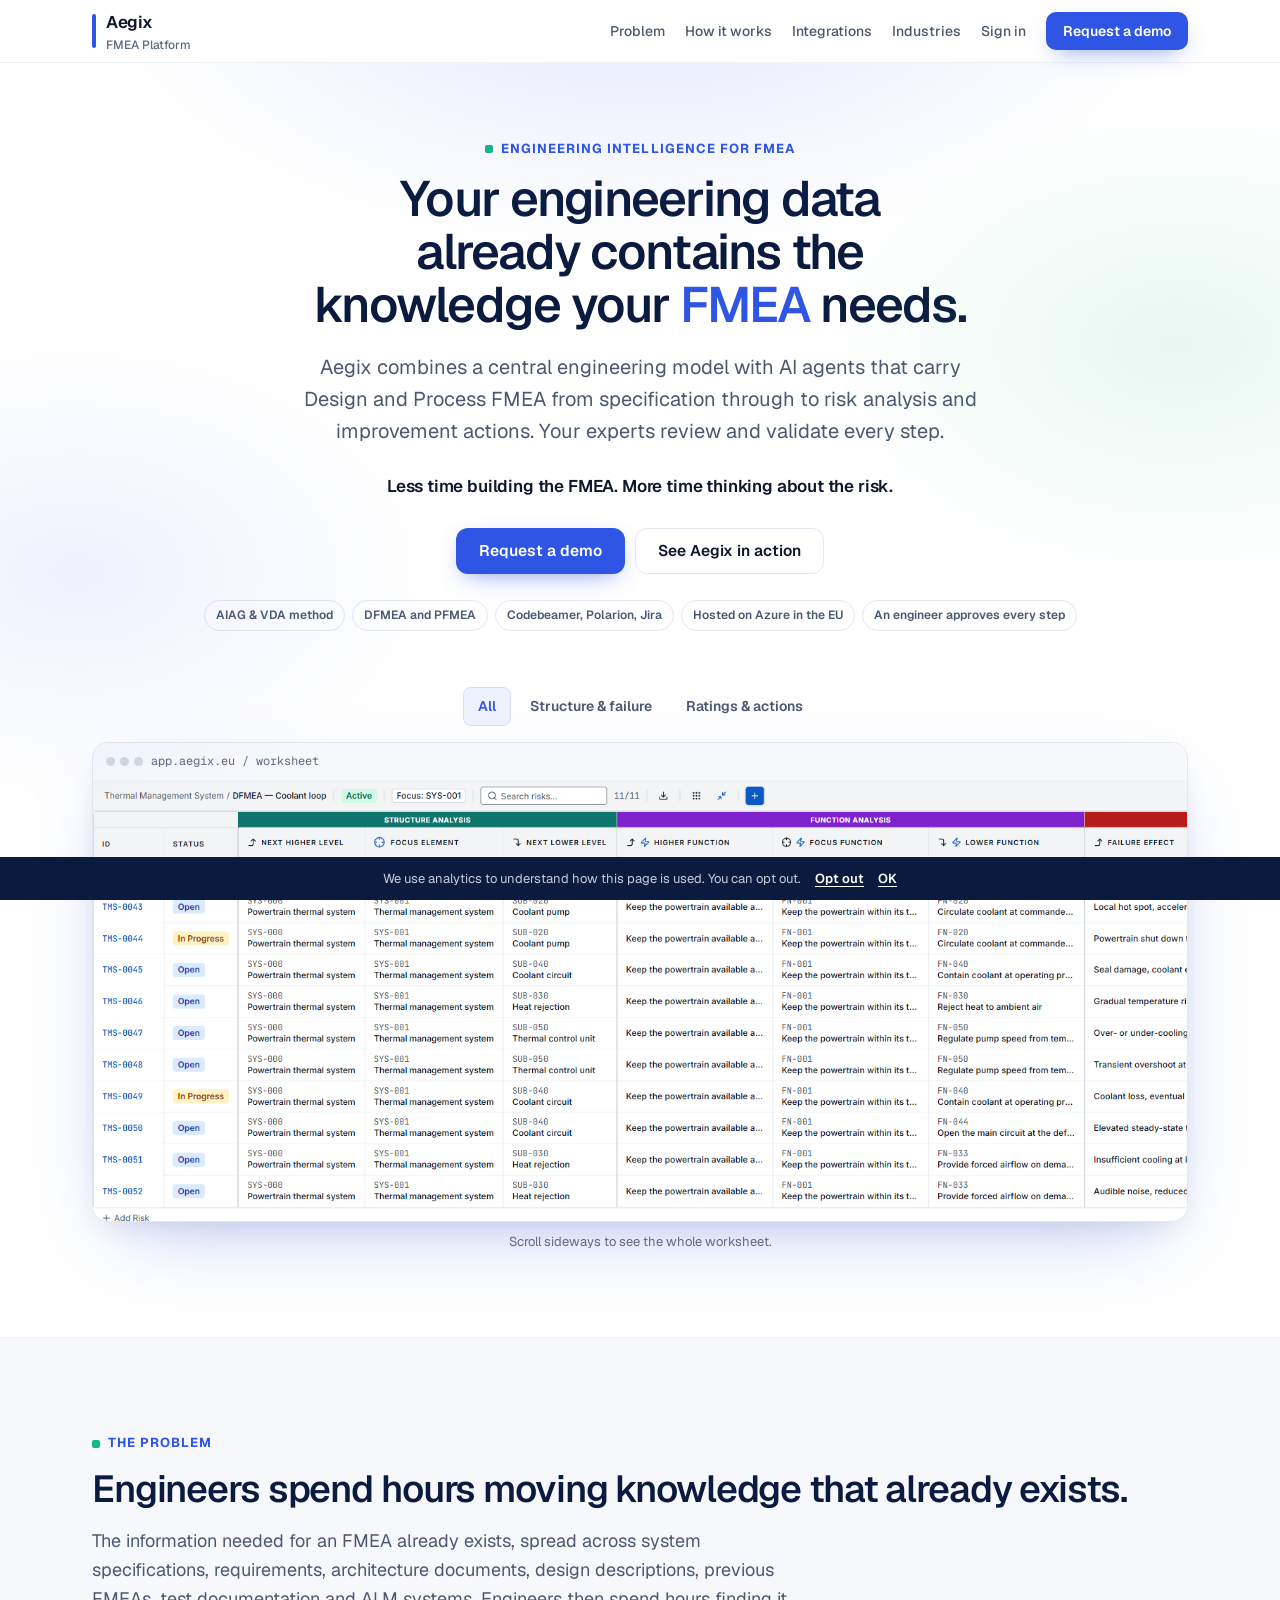
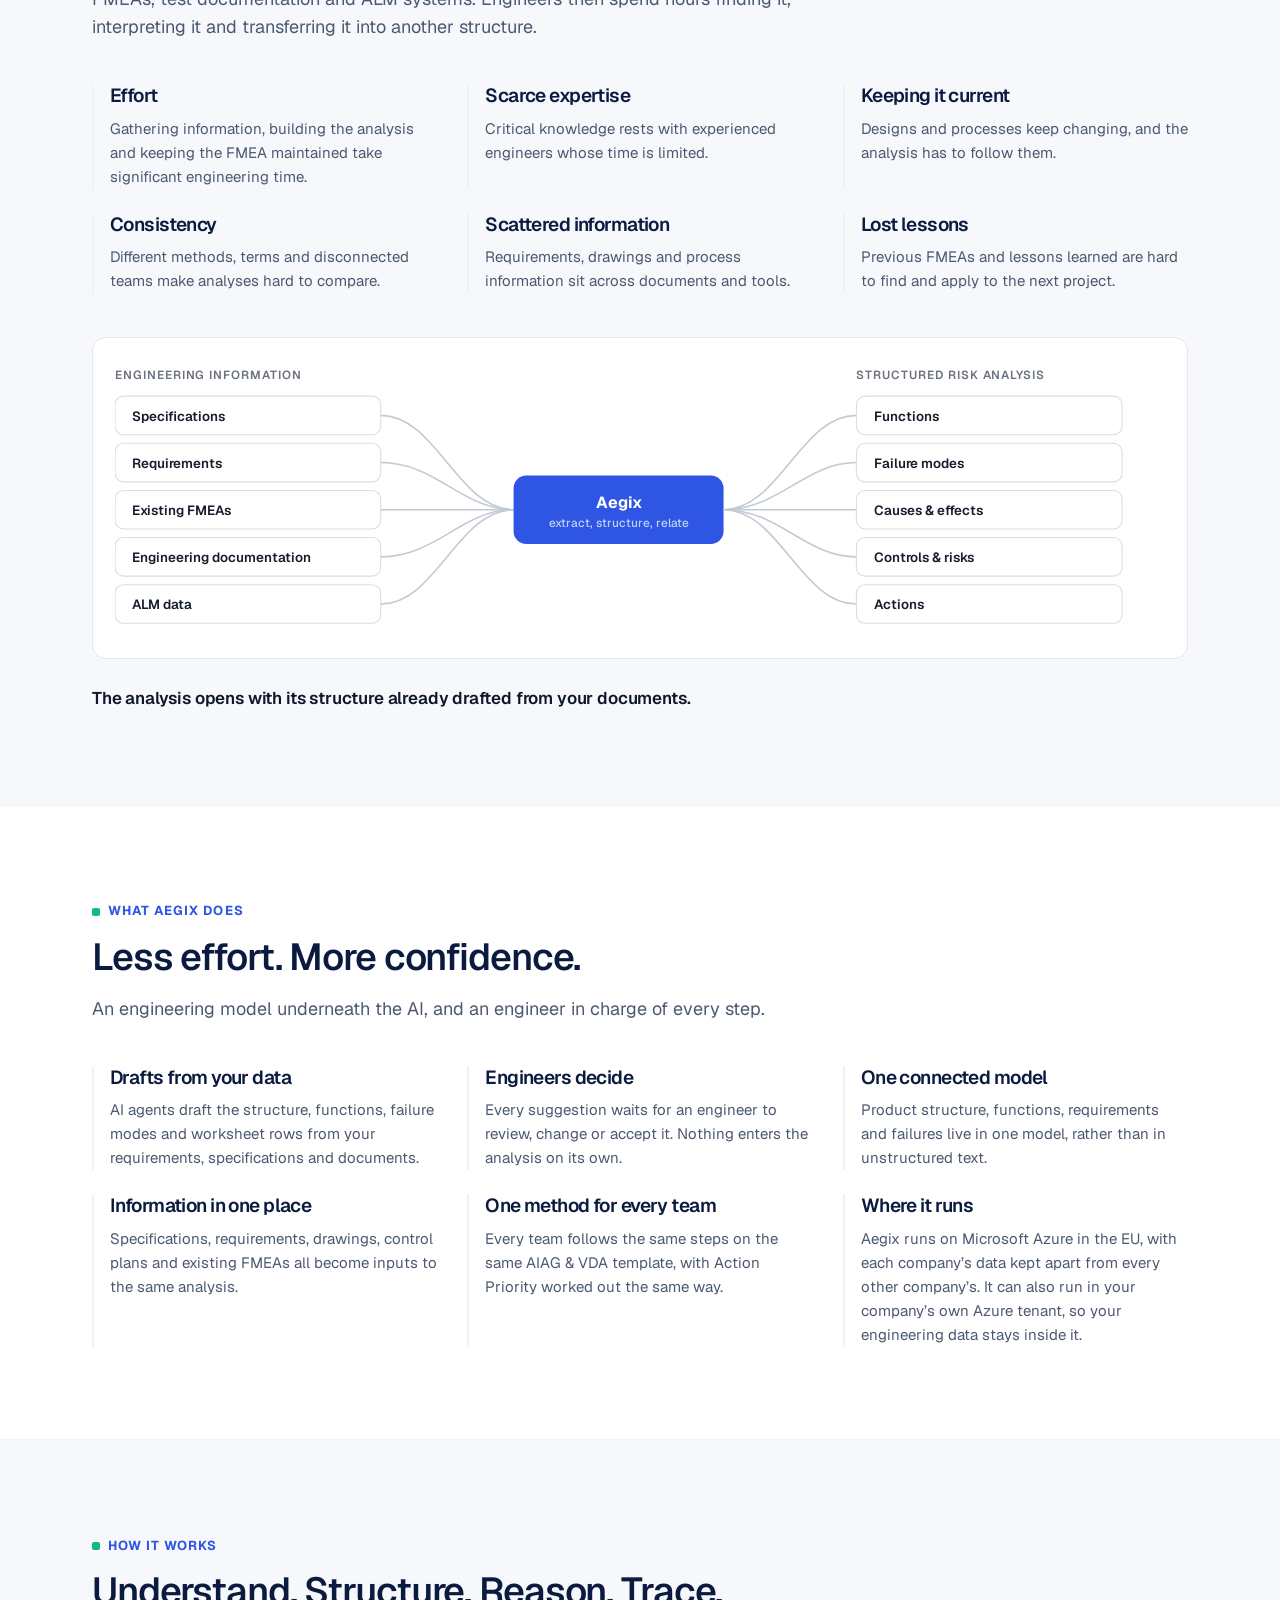
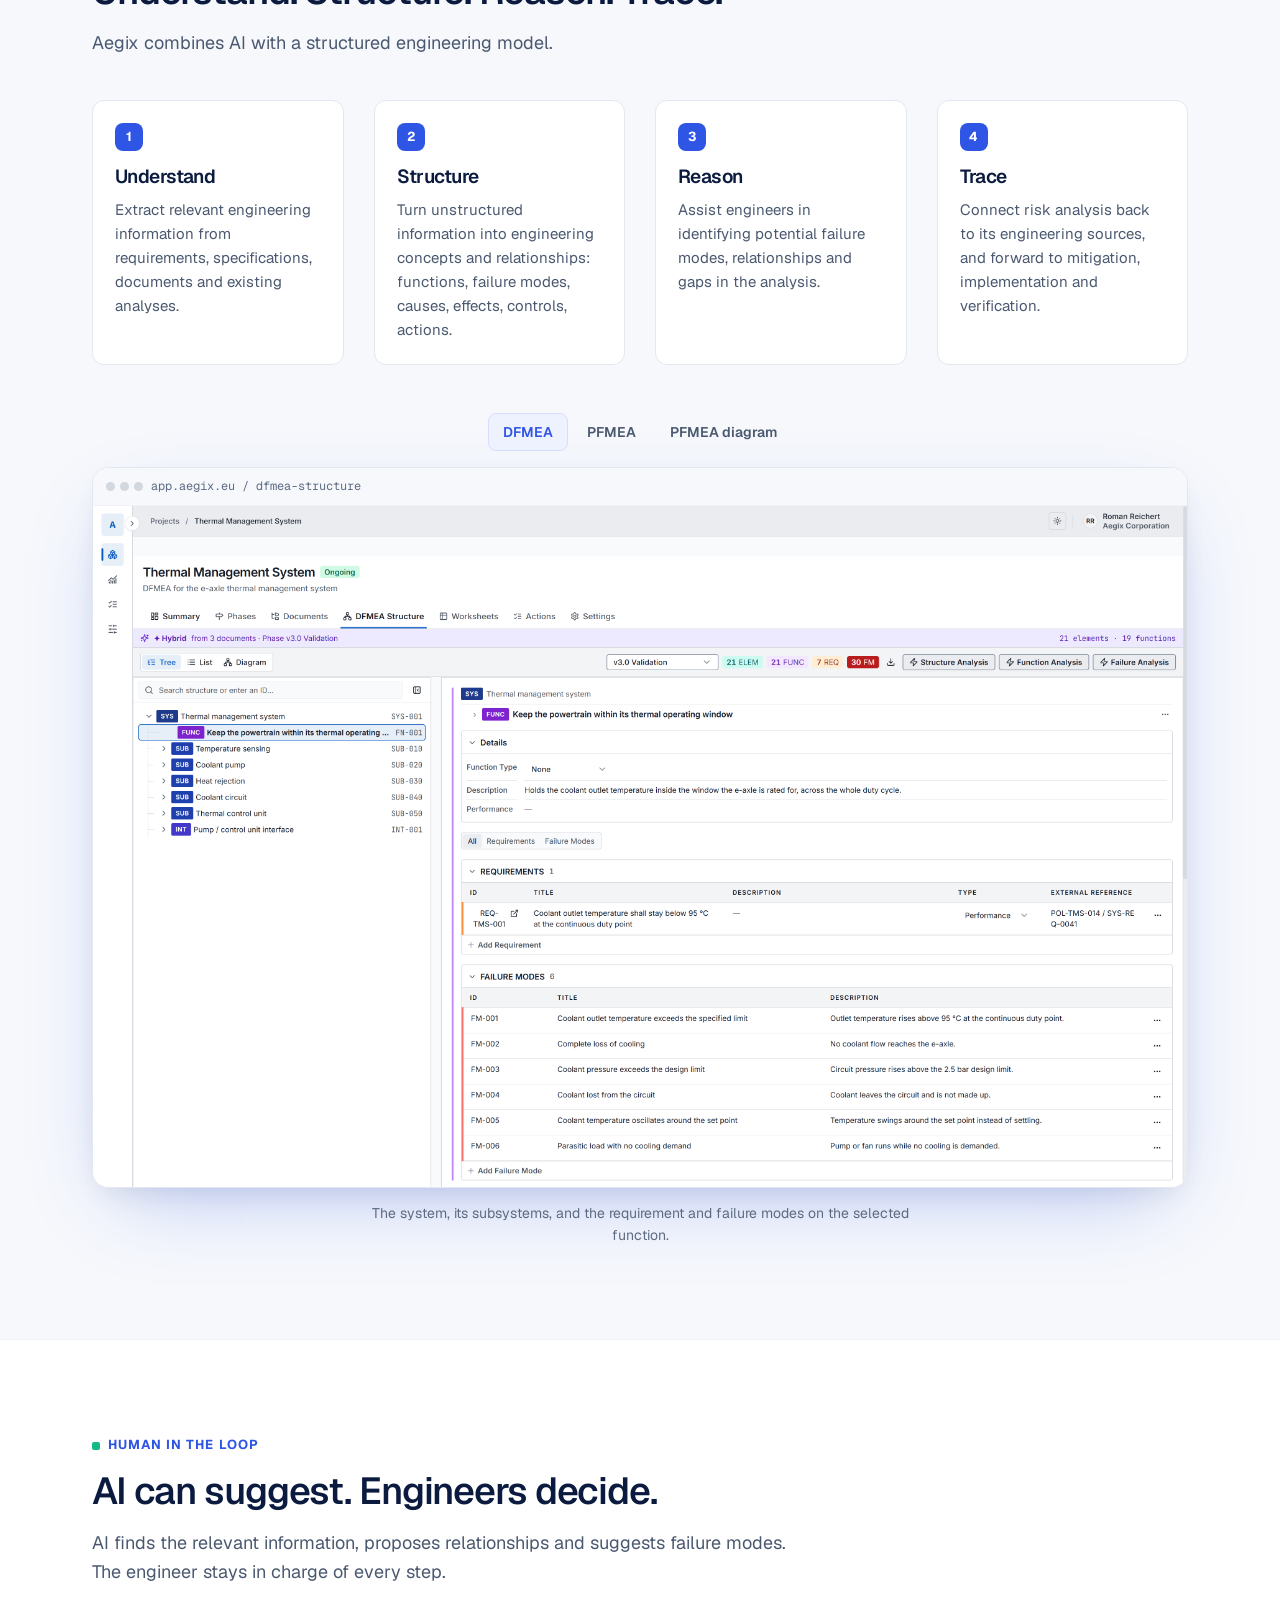
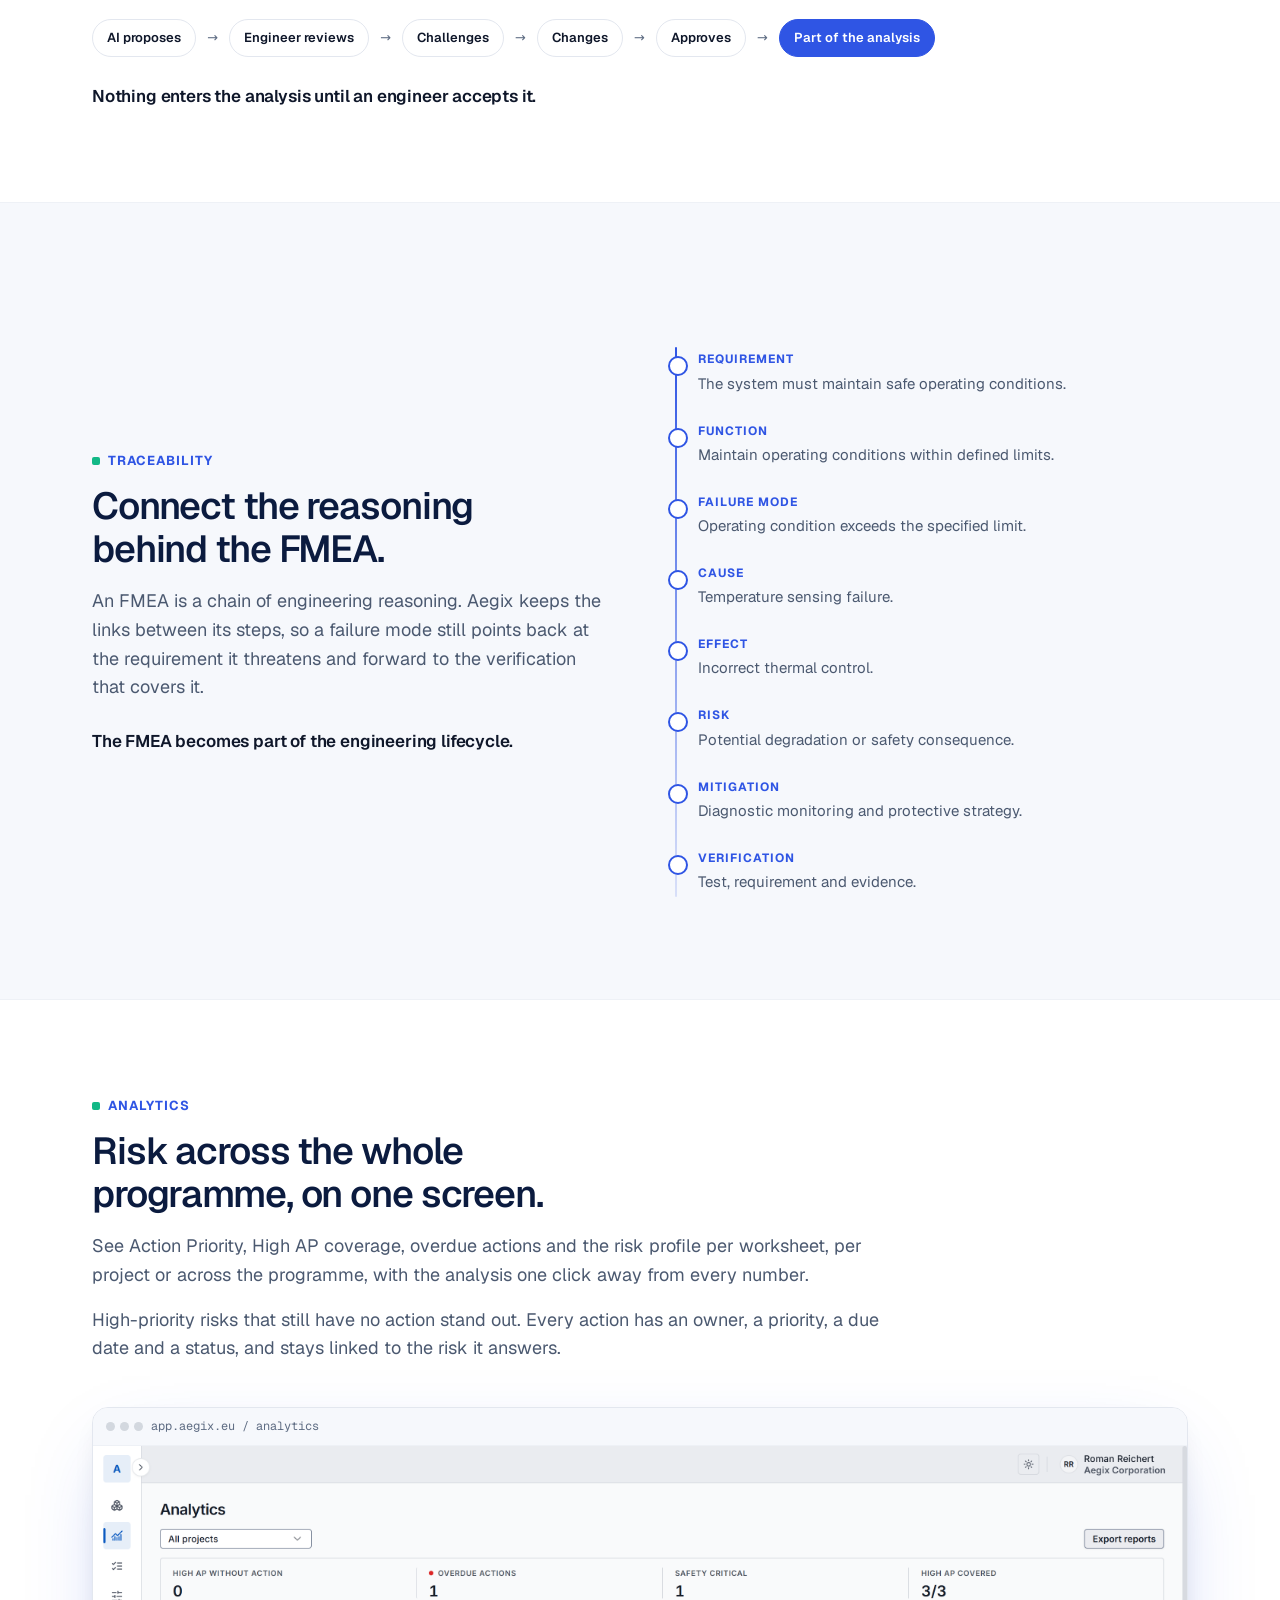
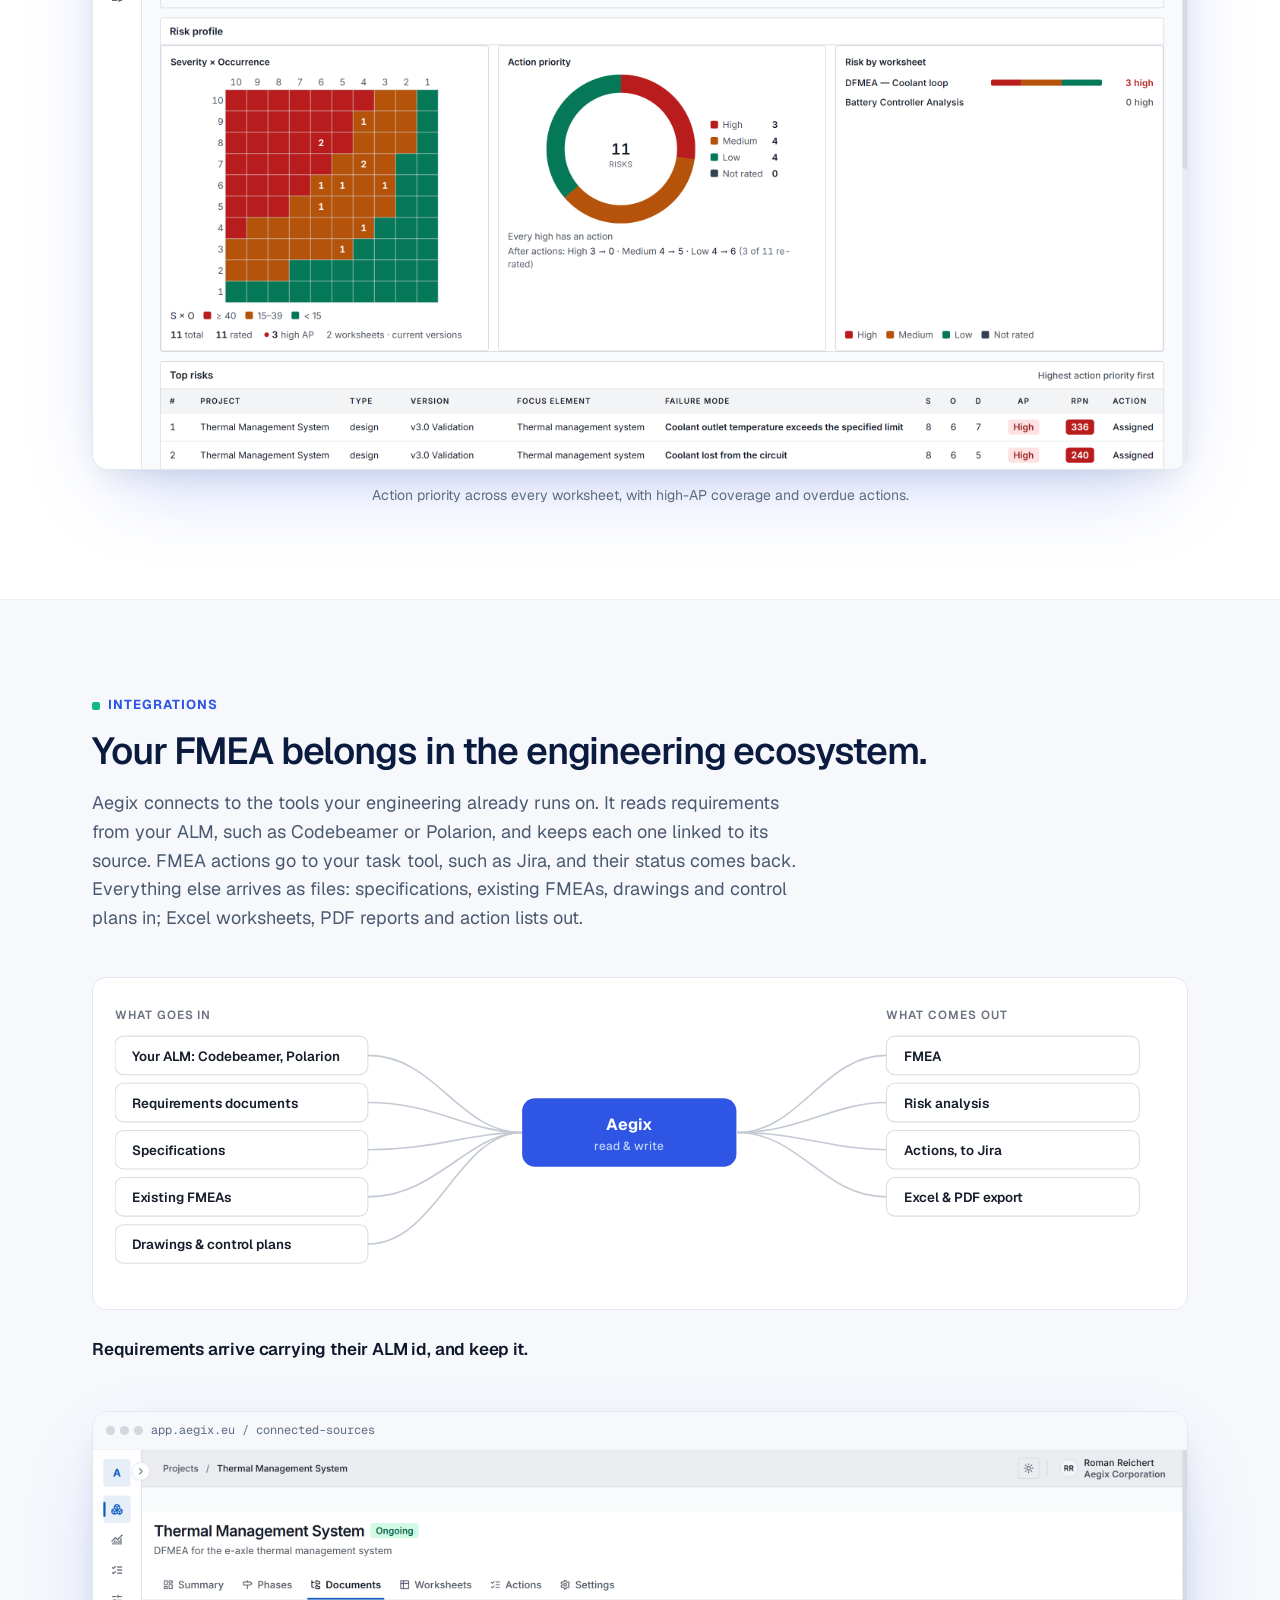
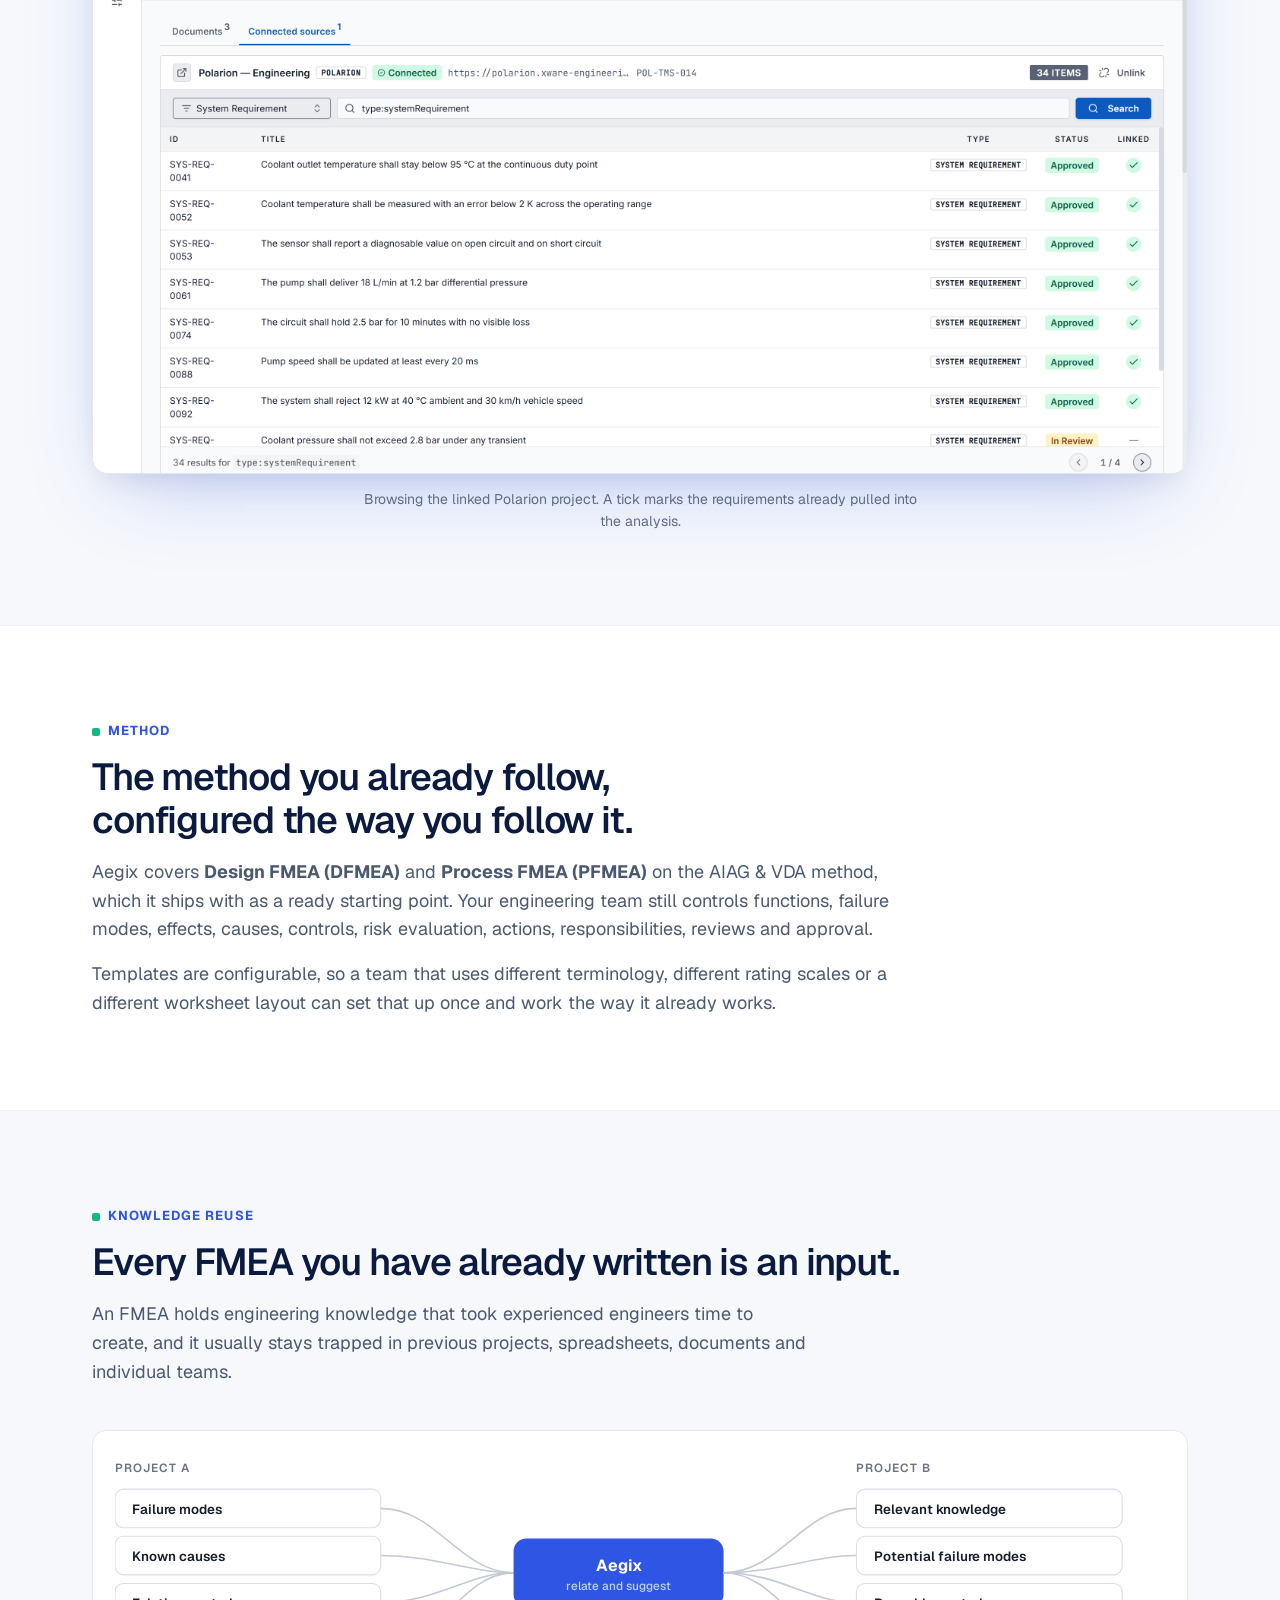
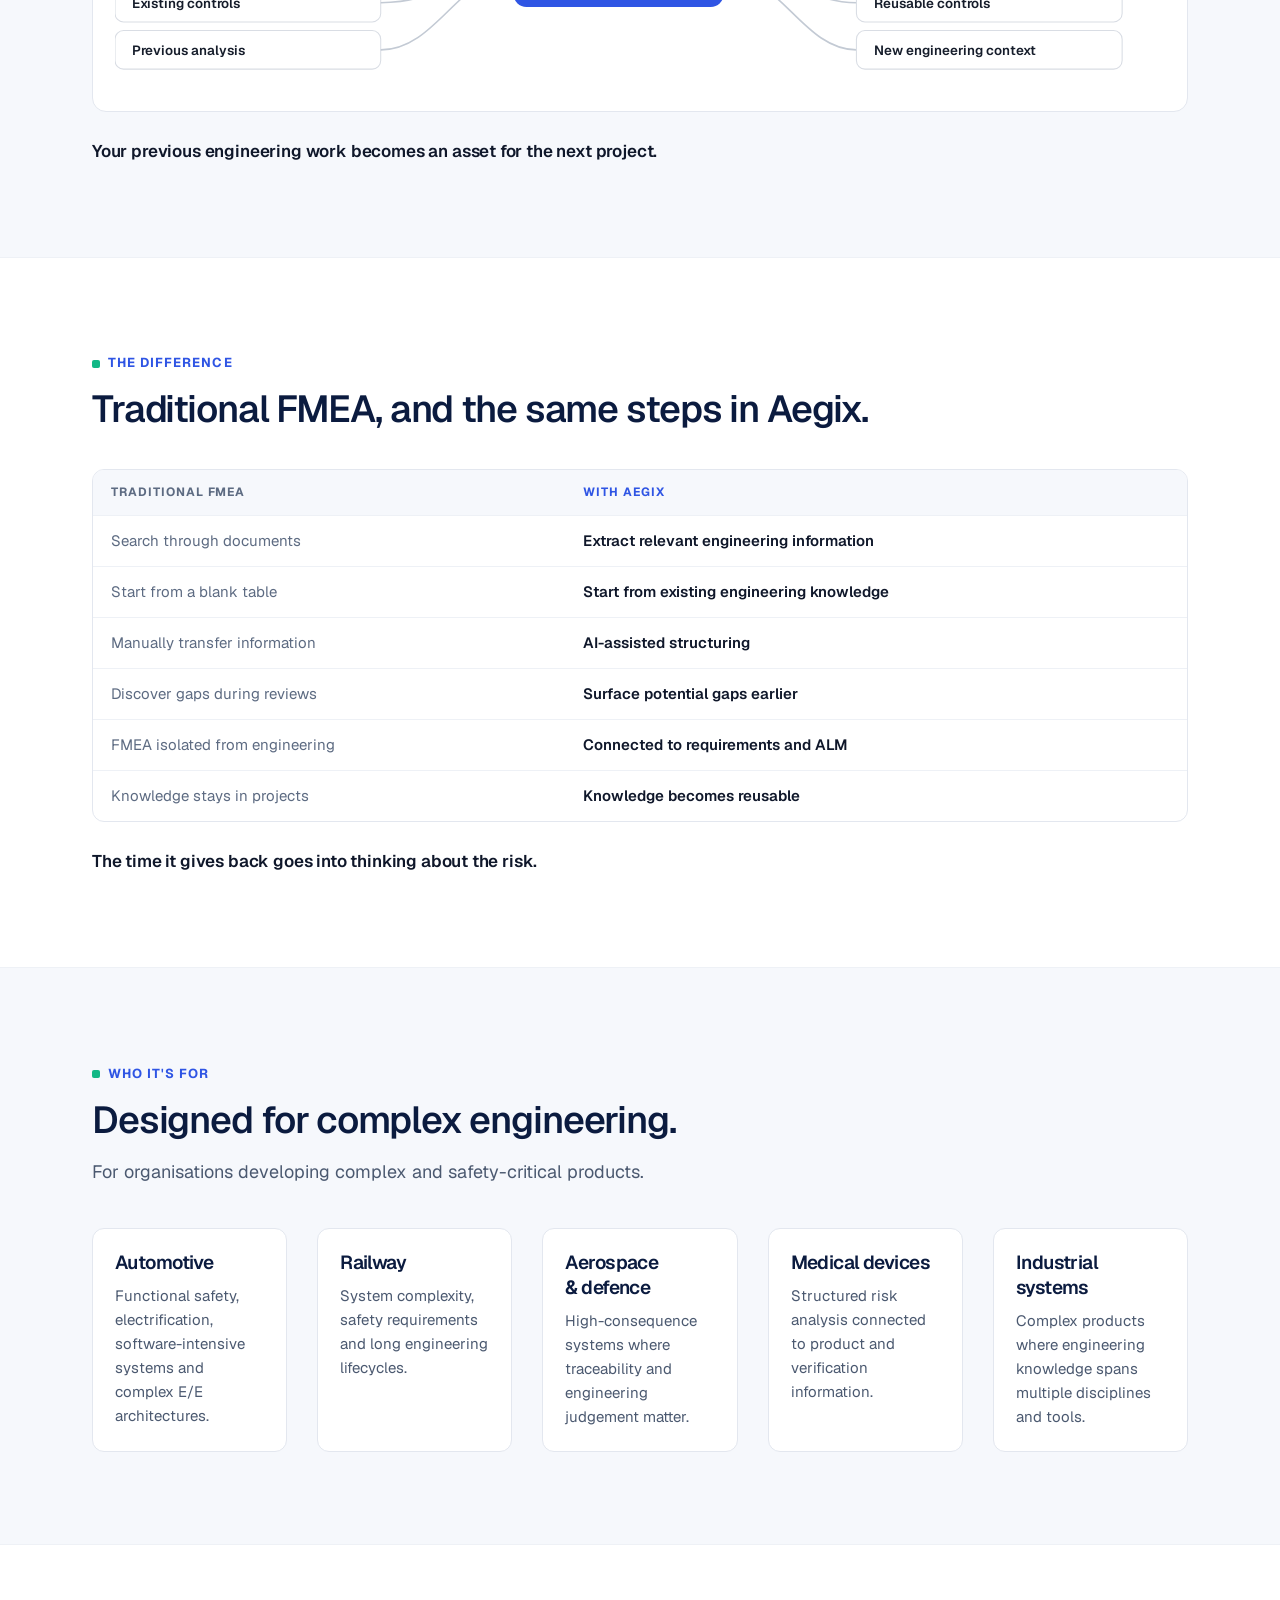
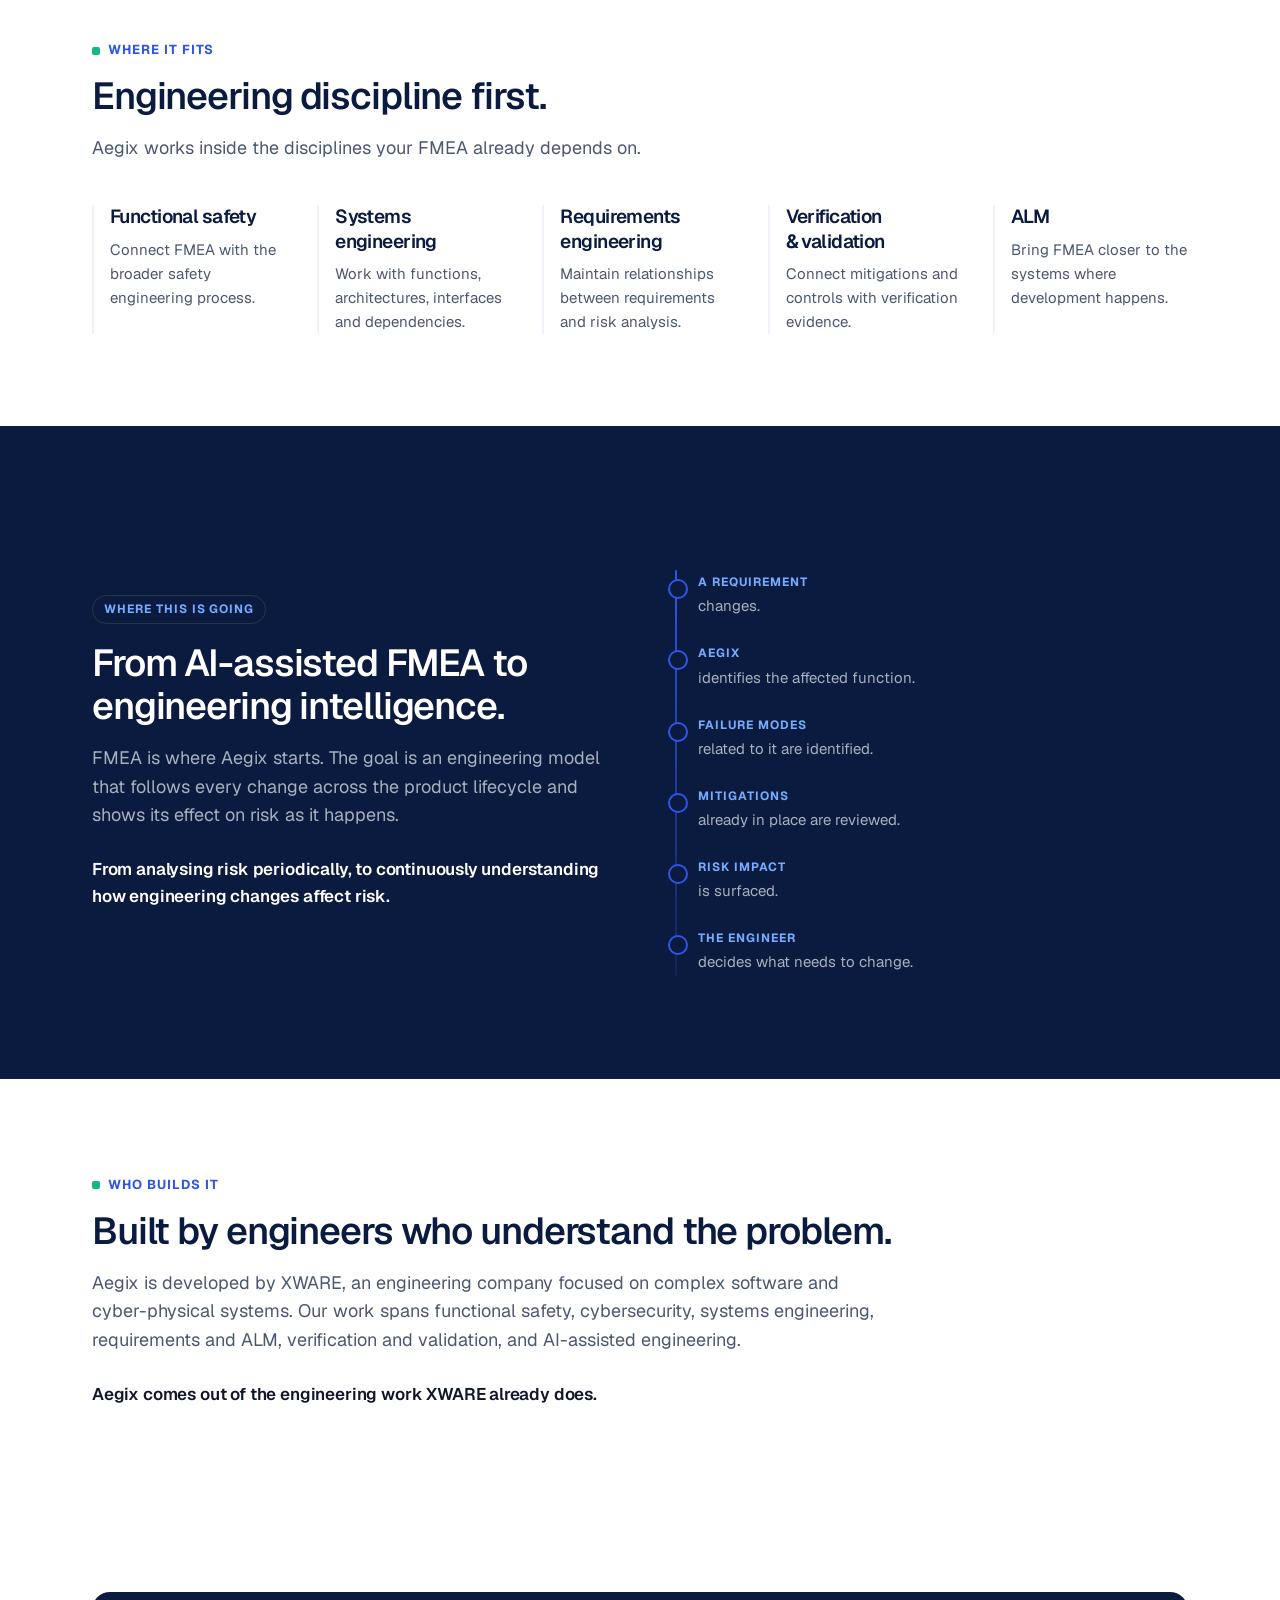
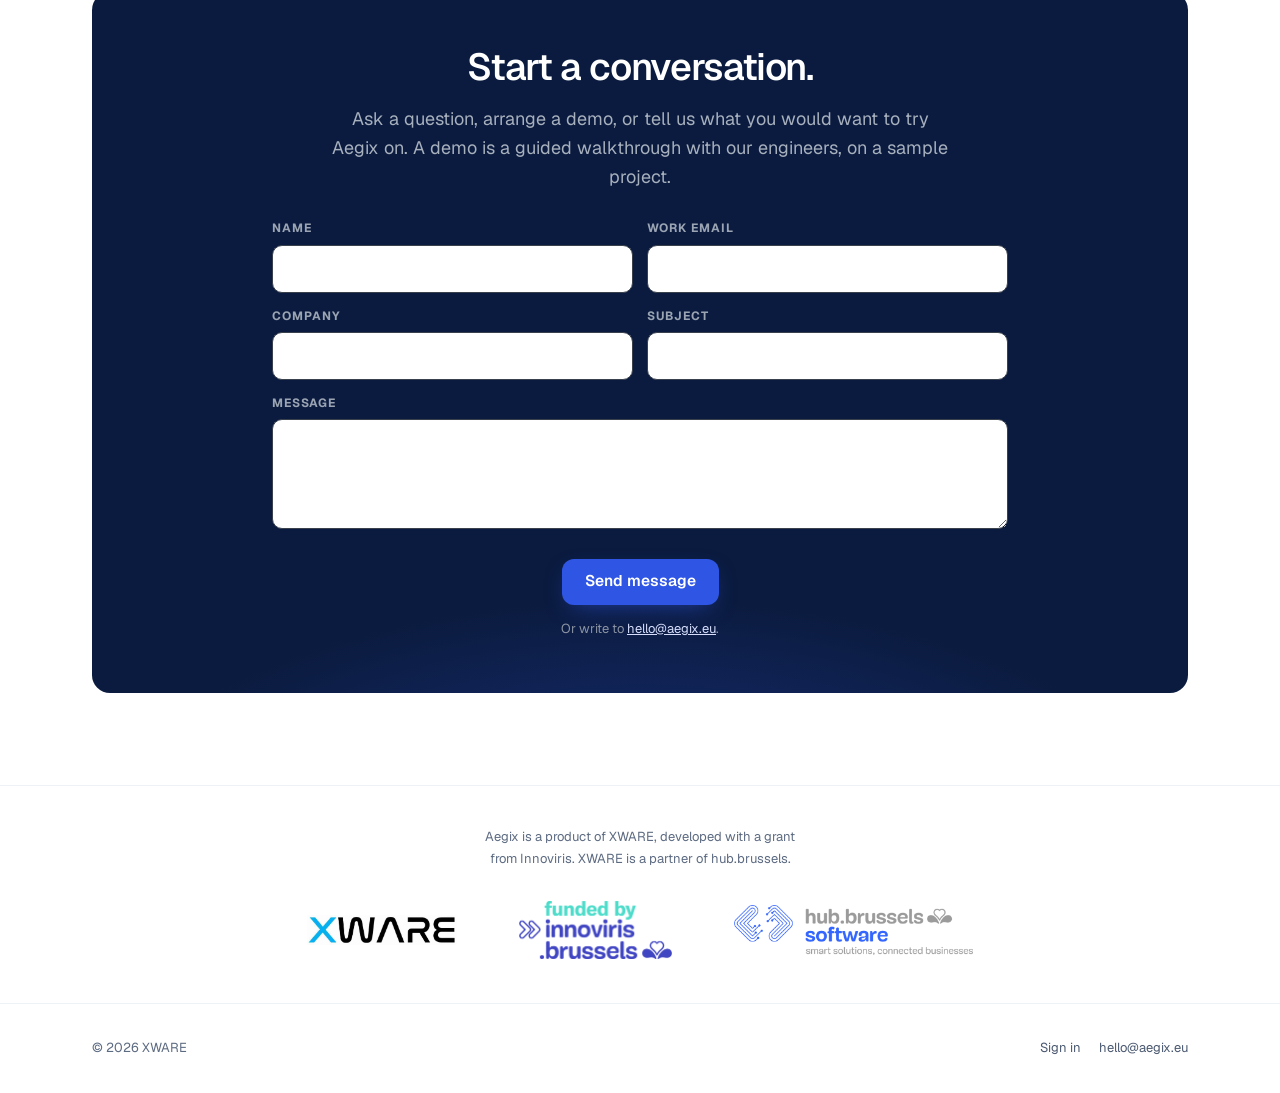
==== commit d2c49696: "Finix's type and style, one story from problem to contact Geist and Geist Mono served from the site " ====
--- a/index.html
+++ b/index.html
@@ -3,7 +3,7 @@
 	<head>
 		<meta charset="utf-8" />
 		<meta name="viewport" content="width=device-width, initial-scale=1" />
-		<title>Aegix — Engineering intelligence for FMEA</title>
+		<title>Aegix: engineering intelligence for FMEA</title>
 		<meta
 			name="description"
 			content="Aegix combines a central engineering model with AI agents to carry Design and Process FMEA from specification to risk analysis and improvement actions."
@@ -16,14 +16,14 @@
 		<meta property="og:site_name" content="Aegix" />
 		<meta property="og:locale" content="en_GB" />
 		<meta property="og:url" content="https://aegix.eu/" />
-		<meta property="og:title" content="Aegix — Engineering intelligence for FMEA" />
+		<meta property="og:title" content="Aegix: engineering intelligence for FMEA" />
 		<meta property="og:description" content="Aegix combines a central engineering model with AI agents to carry Design and Process FMEA from specification to risk analysis and improvement actions." />
 		<meta property="og:image" content="https://aegix.eu/og.png" />
 		<meta property="og:image:width" content="1200" />
 		<meta property="og:image:height" content="630" />
 		<meta property="og:image:alt" content="The Aegix FMEA worksheet, showing the failure chain with ratings and action priority." />
 		<meta name="twitter:card" content="summary_large_image" />
-		<meta name="twitter:title" content="Aegix — Engineering intelligence for FMEA" />
+		<meta name="twitter:title" content="Aegix: engineering intelligence for FMEA" />
 		<meta name="twitter:description" content="Aegix combines a central engineering model with AI agents to carry Design and Process FMEA from specification to risk analysis and improvement actions." />
 		<meta name="twitter:image" content="https://aegix.eu/og.png" />
 
@@ -84,7 +84,8 @@
 						"Action Priority rating",
 						"Structure, function and failure analysis",
 						"Requirements traceability",
-						"Polarion ALM integration",
+						"Polarion and Codebeamer ALM integration",
+						"Jira integration for FMEA actions",
 						"AI-assisted generation with human review",
 						"Configurable FMEA templates"
 					],
@@ -98,31 +99,30 @@
 		}
 		</script>
 
-		<link rel="preconnect" href="https://fonts.googleapis.com" />
-		<link rel="preconnect" href="https://fonts.gstatic.com" crossorigin />
-		<link
-			href="https://fonts.googleapis.com/css2?family=Inter:wght@400;500;600;700&family=JetBrains+Mono:wght@500&display=swap"
-			rel="stylesheet"
-		/>
+		<link rel="preload" href="fonts/geist.woff2" as="font" type="font/woff2" crossorigin />
 		<link
 			rel="icon"
-			href="data:image/svg+xml,%3Csvg xmlns='http://www.w3.org/2000/svg' viewBox='0 0 32 32'%3E%3Crect width='32' height='32' rx='7' fill='%230052CC'/%3E%3Crect x='14' y='7' width='4' height='18' rx='2' fill='white'/%3E%3C/svg%3E"
+			href="data:image/svg+xml,%3Csvg xmlns='http://www.w3.org/2000/svg' viewBox='0 0 32 32'%3E%3Crect width='32' height='32' rx='7' fill='%232F55E4'/%3E%3Crect x='14' y='7' width='4' height='18' rx='2' fill='white'/%3E%3C/svg%3E"
 		/>
 
 		<style>
+			/* The XWARE product type, as on finix.xware.be: Geist and Geist Mono,
+			   served from this site (SIL Open Font License), never from a font CDN. */
+			@font-face { font-family: Geist; font-style: normal; font-weight: 100 900; font-display: swap; src: url(fonts/geist.woff2) format('woff2'); }
+			@font-face { font-family: 'Geist Mono'; font-style: normal; font-weight: 100 900; font-display: swap; src: url(fonts/geist-mono.woff2) format('woff2'); }
 			:root {
 				--bg: #ffffff;
-				--bg-soft: #f7f8fa;
-				--ink: #0b1016;
-				--fg: #161d2b;
-				--muted-fg: #4a5060;
-				--subtle-fg: #6b7280;
-				--border: #d9dde4;
-				--border-faint: #eaedf1;
-				--brand: #0052cc;
-				--brand-hover: #0747a6;
-				--brand-faint: #eaf1fd;
-				--mono: 'JetBrains Mono', ui-monospace, SFMono-Regular, Menlo, monospace;
+				--bg-soft: #f6f8fc;
+				--ink: #0b1b3f;
+				--fg: #0f172a;
+				--muted-fg: #4b5970;
+				--subtle-fg: #5d6b82;
+				--border: #e3e7ef;
+				--border-faint: #eef1f6;
+				--brand: #2f55e4;
+				--brand-hover: #2447c9;
+				--brand-faint: #eef2ff;
+				--mono: 'Geist Mono', ui-monospace, 'SFMono-Regular', Consolas, monospace;
 
 				/* Type scale. Six steps and two fluid heads; every font-size on the
 				   page resolves to one of these. rem throughout, so a reader who has
@@ -132,7 +132,9 @@
 				--t-sm: 0.8125rem;   /* 13px - captions, errors, footer, consent */
 				--t-md: 0.875rem;    /* 14px - nav, buttons, tabs, card and table body */
 				--t-lg: 0.9375rem;   /* 15px - form fields, chain values */
-				--t-xl: 1.0625rem;   /* 17px - ledes, kickers, h3, wordmark */
+				--t-xl: 1.0625rem;   /* 17px - kickers, wordmark */
+				--t-lede: 1.125rem;  /* 18px - ledes, as finix.xware.be */
+				--t-h3: 1.1875rem;   /* 19px - card and feature titles */
 				--t-2xl: 1.25rem;    /* 20px - hero sub only */
 				--t-h2: clamp(1.6rem, 1.15rem + 1.6vw, 2.35rem);
 				--t-h1: clamp(2rem, 1.2rem + 2.7vw, 3.1rem);
@@ -142,7 +144,7 @@
 			html { -webkit-text-size-adjust: 100%; scroll-behavior: smooth; }
 			body {
 				margin: 0; background: var(--bg); color: var(--fg);
-				font-family: 'Inter', -apple-system, BlinkMacSystemFont, 'Segoe UI', Roboto, 'Helvetica Neue', Arial, sans-serif;
+				font-family: Geist, 'Segoe UI', system-ui, -apple-system, sans-serif;
 				font-size: 1rem; line-height: 1.6; -webkit-font-smoothing: antialiased;
 			}
 
@@ -156,20 +158,22 @@
 			.dark .eyebrow { color: #76acff; }
 			.dark .kicker { color: #fff; }
 
-			h1, h2, h3 { letter-spacing: -0.026em; text-wrap: balance; margin: 0; }
+			h1, h2, h3 { letter-spacing: -0.03em; text-wrap: balance; margin: 0; font-weight: 600; color: var(--ink); }
+			h1, h2 { font-weight: 560; }
 			h2 { font-size: var(--t-h2); line-height: 1.14; }
-			h3 { font-size: var(--t-xl); line-height: 1.35; }
+			h3 { font-size: var(--t-h3); line-height: 1.3; }
 			p { margin: 0; }
 			a { color: var(--brand); }
 
-			.eyebrow { font-size: var(--t-xs); font-weight: 700; letter-spacing: 0.18em; text-transform: uppercase; color: var(--brand); margin: 0 0 14px; }
-			.lede { margin-top: 16px; max-width: 60ch; font-size: var(--t-xl); color: var(--muted-fg); }
+			.eyebrow { display: inline-flex; align-items: center; gap: 8px; font-size: var(--t-sm); font-weight: 700; letter-spacing: 0.08em; text-transform: uppercase; color: var(--brand); margin: 0 0 14px; }
+			.eyebrow::before { content: ''; width: 8px; height: 8px; border-radius: 2px; background: #12b886; flex: none; }
+			.lede { margin-top: 16px; max-width: 60ch; font-size: var(--t-lede); line-height: 1.6; color: var(--muted-fg); }
 			.kicker { margin-top: 26px; font-size: var(--t-xl); font-weight: 600; max-width: 56ch; letter-spacing: -0.01em; }
 
 			/* ── Header ───────────────────────────────── */
 			header { position: sticky; top: 0; z-index: 40; background: rgb(255 255 255 / 0.9); backdrop-filter: blur(10px); border-bottom: 1px solid var(--border-faint); }
 			.bar { display: flex; align-items: center; justify-content: space-between; gap: 16px; height: 62px; }
-			.brand { display: flex; align-items: center; gap: 10px; font-weight: 700; font-size: var(--t-xl); letter-spacing: -0.02em; color: var(--fg); text-decoration: none; }
+			.brand { display: flex; align-items: center; gap: 10px; font-weight: 620; font-size: var(--t-xl); letter-spacing: -0.02em; color: var(--fg); text-decoration: none; }
 			.mark { width: 4px; height: 34px; border-radius: 999px; background: var(--brand); flex: none; }
 			.brand small { display: block; font-size: var(--t-xs); font-weight: 500; color: var(--subtle-fg); line-height: 1.2; margin-top: 2px; letter-spacing: 0; }
 			nav { display: flex; align-items: center; gap: 20px; font-size: var(--t-md); font-weight: 500; }
@@ -195,24 +199,25 @@
 			/* Never leave it open behind a desktop layout after a resize. */
 			@media (min-width: 60.0625rem) { .nav-menu { display: none; } }
 
-			.btn { display: inline-flex; align-items: center; justify-content: center; gap: 8px; height: 40px; padding: 0 18px; border-radius: 8px; font: inherit; font-size: var(--t-md); font-weight: 600; text-decoration: none; border: 1px solid transparent; white-space: nowrap; transition: background-color .15s ease, border-color .15s ease; }
-			.btn-primary { background: var(--brand); color: #fff; }
+			.btn { display: inline-flex; align-items: center; justify-content: center; gap: 10px; height: 46px; padding: 0 22px; border-radius: 12px; font: inherit; font-size: 0.96875rem; font-weight: 600; text-decoration: none; border: 1px solid transparent; white-space: nowrap; transition: background-color .15s ease, border-color .15s ease; }
+			.btn-primary { background: var(--brand); color: #fff; box-shadow: 0 8px 24px -10px rgb(47 85 228 / .7); }
+			nav .btn { height: 38px; padding: 0 16px; border-radius: 10px; font-size: var(--t-md); }
 			.btn-primary:hover { background: var(--brand-hover); }
 			.btn-ghost { border-color: var(--border); color: var(--fg); background: #fff; }
-			.btn-ghost:hover { border-color: var(--muted-fg); }
+			.btn-ghost:hover { border-color: #d0d6e0; }
 			a:focus-visible, .btn:focus-visible { outline: 2px solid var(--brand); outline-offset: 3px; }
 			.actions { margin-top: 28px; display: flex; flex-wrap: wrap; gap: 10px; }
 
 			/* ── Hero ─────────────────────────────────── */
 			.hero { padding: 72px 0 84px; position: relative; overflow: hidden; }
 			.hero::before {
-				content: ''; position: absolute; inset: -40% -10% auto -10%; height: 70%;
-				background: radial-gradient(60% 60% at 50% 50%, rgb(0 82 204 / 0.07), transparent 70%);
+				content: ''; position: absolute; inset: 0;
+				background: radial-gradient(800px 420px at 50% -8%, rgb(47 85 228 / .14), transparent 70%), radial-gradient(520px 340px at 92% 22%, rgb(18 184 134 / .10), transparent 70%), radial-gradient(520px 340px at 6% 40%, rgb(47 85 228 / .08), transparent 70%);
 				pointer-events: none;
 			}
 			.hero-grid { position: relative; display: grid; gap: 52px; align-items: center; }
 			@media (min-width: 64rem) { .hero-grid { grid-template-columns: 0.95fr 1.05fr; gap: 56px; } }
-			.hero h1 { font-size: var(--t-h1); line-height: 1.07; }
+			.hero h1 { font-size: var(--t-h1); line-height: 1.06; letter-spacing: -0.035em; }
 			.hero h1 em { font-style: normal; color: var(--brand); }
 			.hero .sub { margin-top: 20px; max-width: 54ch; font-size: var(--t-2xl); color: var(--muted-fg); }
 			/* The hero copy is centred because the product shot under it is wider than
@@ -227,8 +232,8 @@
 
 			/* ── Product frame ────────────────────────── */
 			.frame {
-				border: 1px solid var(--border); border-radius: 14px; overflow: hidden; background: #fff;
-				box-shadow: 0 1px 2px rgb(11 16 22 / .04), 0 30px 60px -24px rgb(11 16 22 / .25);
+				border: 1px solid var(--border); border-radius: 16px; overflow: hidden; background: #fff;
+				box-shadow: 0 30px 80px -30px rgb(47 85 228 / .35), 0 12px 30px -12px rgb(15 23 42 / .12);
 			}
 			.frame-bar { display: flex; align-items: center; gap: 8px; padding: 9px 13px; background: var(--bg-soft); border-bottom: 1px solid var(--border-faint); }
 			.frame-dots { display: flex; gap: 5px; }
@@ -268,7 +273,7 @@
 				padding: 7px 14px; cursor: pointer;
 			}
 			.views button:hover { color: var(--fg); background: var(--bg-soft); }
-			.views button[aria-selected="true"] { color: var(--brand); background: #eaf1fd; border-color: #cfe0fb; }
+			.views button[aria-selected="true"] { color: var(--brand); background: #eef2ff; border-color: #d6defc; }
 			.views button:focus-visible { outline: 2px solid var(--brand); outline-offset: 2px; }
 			.view-panel[hidden] { display: none; }
 			.shot.bleed-r { padding-right: 0; }
@@ -287,19 +292,19 @@
 			.flow-wrap { margin-top: 44px; border: 1px solid var(--border); border-radius: 14px; background: #fff; padding: 26px 22px; overflow-x: auto; }
 			.alt .flow-wrap { background: #fff; }
 			.flow-svg { width: 100%; min-width: 46rem; height: auto; display: block; }
-			.flow-svg .lbl { font: 600 12.5px 'Inter', sans-serif; fill: #161d2b; }
-			.flow-svg .lbl-sm { font: 600 11px 'Inter', sans-serif; fill: #6b7280; letter-spacing: .08em; text-transform: uppercase; }
-			.flow-svg .hubtxt { font: 700 15px 'Inter', sans-serif; fill: #fff; }
+			.flow-svg .lbl { font: 600 12.5px Geist, sans-serif; fill: #161d2b; }
+			.flow-svg .lbl-sm { font: 600 11px Geist, sans-serif; fill: #6b7280; letter-spacing: .08em; text-transform: uppercase; }
+			.flow-svg .hubtxt { font: 700 15px Geist, sans-serif; fill: #fff; }
 			.flow-svg .box { fill: #fff; stroke: #d9dde4; }
 			.flow-svg .line { stroke: #c3cad4; stroke-width: 1.5; fill: none; }
 
 			/* ── Spine (reasoning chain) ──────────────── */
 			.spine { margin-top: 42px; position: relative; padding-left: 30px; }
-			.spine::before { content: ''; position: absolute; left: 7px; top: 10px; bottom: 10px; width: 2px; background: linear-gradient(180deg, var(--brand), rgb(0 82 204 / .15)); border-radius: 2px; }
+			.spine::before { content: ''; position: absolute; left: 7px; top: 10px; bottom: 10px; width: 2px; background: linear-gradient(180deg, var(--brand), rgb(47 85 228 / .15)); border-radius: 2px; }
 			.sp { position: relative; padding: 13px 0; }
 			.sp::before { content: ''; position: absolute; left: -30px; top: 19px; width: 16px; height: 16px; border-radius: 50%; background: #fff; border: 2px solid var(--brand); }
 			.dark .sp::before { background: var(--ink); }
-			.sp-k { font-size: var(--t-xs); font-weight: 700; letter-spacing: .1em; text-transform: uppercase; color: var(--brand); }
+			.sp-k { font-size: var(--t-xs); font-weight: 700; letter-spacing: .08em; text-transform: uppercase; color: var(--brand); }
 			.sp-v { margin-top: 2px; font-size: var(--t-lg); color: var(--muted-fg); }
 			.dark .sp-v { color: #a7b0bd; }
 			/* --brand is tuned for white; on --ink it lands at 2.8:1. Use the same
@@ -309,6 +314,7 @@
 			/* ── Pipeline ─────────────────────────────── */
 			.pipeline { margin-top: 32px; display: flex; flex-wrap: wrap; align-items: center; gap: 9px 11px; }
 			.pill { padding: 8px 14px; border-radius: 999px; border: 1px solid var(--border); background: #fff; font-size: var(--t-sm); font-weight: 600; }
+			.pill-end { background: var(--brand); border-color: var(--brand); color: #fff; }
 			.dark .pill { background: #151b23; border-color: #262e39; color: #e6eaf0; }
 			.pipeline .sep { color: var(--subtle-fg); font-size: var(--t-sm); }
 
@@ -318,10 +324,10 @@
 			@media (min-width: 66rem) { .grid.three { grid-template-columns: repeat(3, 1fr); } .grid.four { grid-template-columns: repeat(4, 1fr); } .grid.five { grid-template-columns: repeat(5, 1fr); } }
 
 			.card { background: #fff; border: 1px solid var(--border); border-radius: 12px; padding: 22px; }
-			.card p { margin-top: 7px; font-size: var(--t-md); color: var(--muted-fg); }
+			.card p { margin-top: 8px; font-size: var(--t-lg); line-height: 1.6; color: var(--muted-fg); }
 			.num { width: 28px; height: 28px; border-radius: 8px; background: var(--brand); color: #fff; display: grid; place-items: center; font-size: var(--t-sm); font-weight: 700; margin-bottom: 14px; }
 			.feat { padding-left: 16px; border-left: 2px solid var(--brand-faint); }
-			.feat p { margin-top: 7px; font-size: var(--t-md); color: var(--muted-fg); }
+			.feat p { margin-top: 8px; font-size: var(--t-lg); line-height: 1.6; color: var(--muted-fg); }
 
 			/* ── Split section ────────────────────────── */
 			.split { display: grid; gap: 44px; align-items: center; }
@@ -330,7 +336,7 @@
 			/* ── Table ────────────────────────────────── */
 			.table-wrap { margin-top: 38px; overflow-x: auto; border: 1px solid var(--border); border-radius: 12px; background: #fff; }
 			table { width: 100%; border-collapse: collapse; font-size: var(--t-md); min-width: 34rem; }
-			th, td { text-align: left; padding: 13px 18px; border-bottom: 1px solid var(--border-faint); vertical-align: top; }
+			th, td { text-align: left; padding: 13px 18px; font-size: var(--t-lg); border-bottom: 1px solid var(--border-faint); vertical-align: top; }
 			thead th { font-size: var(--t-xs); font-weight: 700; letter-spacing: .08em; text-transform: uppercase; color: var(--subtle-fg); background: var(--bg-soft); }
 			thead th:last-child { color: var(--brand); }
 			tbody tr:last-child td { border-bottom: 0; }
@@ -355,7 +361,7 @@
 			.credits-logos .l-software { height: 50px; }
 
 			.cta { background: var(--ink); color: #fff; border-radius: 18px; padding: 54px 34px; text-align: center; position: relative; overflow: hidden; }
-			.cta::before { content: ''; position: absolute; inset: auto -20% -60% -20%; height: 80%; background: radial-gradient(50% 60% at 50% 50%, rgb(0 82 204 / .35), transparent 70%); }
+			.cta::before { content: ''; position: absolute; inset: auto -20% -60% -20%; height: 80%; background: radial-gradient(50% 60% at 50% 50%, rgb(47 85 228 / .35), transparent 70%); }
 			.cta > * { position: relative; }
 			.cta h2 { color: #fff; }
 			.cta .lede { margin: 16px auto 0; max-width: 52ch; color: #a7b0bd; }
@@ -382,7 +388,7 @@
 			.field .err[data-show="1"] { display: block; color: #ffb3b3; }
 			.form .actions { justify-content: center; margin-top: 22px; }
 			.form-note { margin-top: 14px; text-align: center; font-size: var(--t-sm); color: #8b94a3; }
-			.form-note a { color: #cfe0fb; }
+			.form-note a { color: #d6defc; }
 			.form-status { margin-top: 18px; padding: 14px 16px; border-radius: 12px; font-size: var(--t-lg); }
 			.form-status[data-state="success"] { background: #0f3d2b; color: #a8e6c4; border: 1px solid #1c6b4a; }
 			.form-status[data-state="error"] { background: #4a1414; color: #ffc9c9; border: 1px solid #7d2626; }
@@ -404,7 +410,7 @@
 				font: inherit; font-weight: 600; padding: 0; border: 0; background: none;
 				cursor: pointer; color: #fff; text-decoration: underline; text-underline-offset: 3px;
 			}
-			.consent button:hover { color: var(--brand-weak, #cfe0fb); }
+			.consent button:hover { color: var(--brand-weak, #d6defc); }
 			/* A brand-blue ring is invisible on a brand-blue button over --ink, and
 			   fails the 3:1 WCAG 2.2 asks of a focus indicator. White on dark, as
 			   the consent bar already does. */
@@ -420,7 +426,7 @@
 			.foot a:hover { color: var(--fg); }
 			.foot-links { display: flex; flex-wrap: wrap; gap: 18px; }
 
-			.tag { display: inline-block; font-size: var(--t-xs); font-weight: 700; letter-spacing: .12em; text-transform: uppercase; color: #76acff; border: 1px solid #2b3542; padding: 4px 11px; border-radius: 999px; margin-bottom: 18px; }
+			.tag { display: inline-block; font-size: var(--t-xs); font-weight: 700; letter-spacing: .08em; text-transform: uppercase; color: #76acff; border: 1px solid #2b3542; padding: 4px 11px; border-radius: 999px; margin-bottom: 18px; }
 			/* Touch targets. This block sits last on purpose: .btn, .views button
 			   and the footer links are all defined further down than the nav
 			   media query, so an override placed up there loses the cascade at
@@ -452,9 +458,9 @@
 					<span>Aegix<small>FMEA Platform</small></span>
 				</a>
 				<nav>
-					<a class="hide-sm" href="#approach">Approach</a>
-					<a class="hide-sm" href="#platform">Platform</a>
-					<a class="hide-sm" href="#ecosystem">Ecosystem</a>
+					<a class="hide-sm" href="#approach">Problem</a>
+					<a class="hide-sm" href="#platform">How it works</a>
+					<a class="hide-sm" href="#ecosystem">Integrations</a>
 					<a class="hide-sm" href="#industries">Industries</a>
 					<a class="hide-sm" href="https://app.aegix.eu">Sign in</a>
 					<a class="btn btn-primary" href="#contact">Request a demo</a>
@@ -470,9 +476,9 @@
 			</div>
 			<div class="nav-menu" id="nav-menu" hidden>
 				<div class="shell">
-					<a href="#approach">Approach</a>
-					<a href="#platform">Platform</a>
-					<a href="#ecosystem">Ecosystem</a>
+					<a href="#approach">Problem</a>
+					<a href="#platform">How it works</a>
+					<a href="#ecosystem">Integrations</a>
 					<a href="#industries">Industries</a>
 					<a href="https://app.aegix.eu">Sign in</a>
 				</div>
@@ -495,12 +501,11 @@
 					<a class="btn btn-ghost" href="#platform">See Aegix in action</a>
 				</div>
 				<div class="chips">
-					<span class="chip">AI-assisted</span>
-					<span class="chip">AIAG &amp; VDA</span>
-					<span class="chip">DFMEA &amp; PFMEA</span>
-					<span class="chip">Requirements traceability</span>
-					<span class="chip">ALM integration</span>
-					<span class="chip">Human-in-the-loop</span>
+					<span class="chip">AIAG &amp; VDA method</span>
+					<span class="chip">DFMEA and PFMEA</span>
+					<span class="chip">Codebeamer, Polarion, Jira</span>
+					<span class="chip">Hosted on Azure in the EU</span>
+					<span class="chip">An engineer approves every step</span>
 				</div>
 			</div>
 
@@ -539,7 +544,7 @@
 							<span class="frame-path">app.aegix.eu / worksheet / ratings &amp; actions</span>
 						</div>
 						<div class="frame-body" tabindex="0" role="region" aria-label="Worksheet, ratings and actions">
-							<img src="shots/view-ratings.png" width="2700" height="1670" loading="lazy" alt="The same worksheet in its ratings view. Each row collapses the chain into one identification cell — the next higher element, the focus element, its function, then the failure effect, failure mode and failure cause, each tagged on its own line — leaving the ratings, the action priority, the linked actions and the re-rated values beside it." />
+							<img src="shots/view-ratings.png" width="2700" height="1670" loading="lazy" alt="The same worksheet in its ratings view. Each row collapses the chain into one identification cell: the next higher element, the focus element, its function, then the failure effect, failure mode and failure cause, each tagged on its own line, leaving the ratings, the action priority, the linked actions and the re-rated values beside it." />
 						</div>
 					</figure>
 				</div>
@@ -550,9 +555,10 @@
 		<!-- ── Blank table ──────────────────────────── -->
 		<section id="approach" class="alt">
 			<div class="shell">
+				<p class="eyebrow">The problem</p>
 				<h2>Engineers spend hours moving knowledge that already exists.</h2>
 				<p class="lede">
-					The information needed for an FMEA already exists — spread across system
+					The information needed for an FMEA already exists, spread across system
 					specifications, requirements, architecture documents, design descriptions,
 					previous FMEAs, test documentation and ALM systems. Engineers then spend hours
 					finding it, interpreting it and transferring it into another structure.
@@ -567,7 +573,7 @@
 				</div>
 
 				<div class="flow-wrap">
-					<svg class="flow-svg" viewBox="0 0 980 300" role="img" aria-label="Engineering sources flow into Aegix and come out as FMEA structure">
+					<svg class="flow-svg" viewBox="0 0 980 250" role="img" aria-label="Engineering sources flow into Aegix and come out as FMEA structure">
 						<text class="lbl-sm" x="0" y="14">Engineering information</text>
 						<g>
 							<rect class="box" x="0" y="30" width="248" height="36" rx="8"/><text class="lbl" x="16" y="53">Specifications</text>
@@ -581,9 +587,9 @@
 						<path class="line" d="M248 136 H 372"/>
 						<path class="line" d="M248 180 C 300 180, 324 136, 372 136"/>
 						<path class="line" d="M248 224 C 300 224, 320 136, 372 136"/>
-						<rect x="372" y="104" width="196" height="64" rx="12" fill="#0052cc"/>
+						<rect x="372" y="104" width="196" height="64" rx="12" fill="#2f55e4"/>
 						<text class="hubtxt" x="470" y="134" text-anchor="middle">Aegix</text>
-						<text x="470" y="152" text-anchor="middle" font="500 11px Inter, sans-serif" fill="#bcd4fb" style="font:500 11px Inter,sans-serif">extract, structure, relate</text>
+						<text x="470" y="152" text-anchor="middle" font="500 11px Geist, sans-serif" fill="#bcd4fb" style="font:500 11px Geist,sans-serif">extract, structure, relate</text>
 						<path class="line" d="M568 136 C 620 136, 640 48, 692 48"/>
 						<path class="line" d="M568 136 C 620 136, 644 92, 692 92"/>
 						<path class="line" d="M568 136 H 692"/>
@@ -604,144 +610,6 @@
 			</div>
 		</section>
 
-		<!-- ── AI suggests ──────────────────────────── -->
-		<section>
-			<div class="shell narrow">
-				<p class="eyebrow">Human-in-the-loop</p>
-				<h2>AI can suggest. Engineers decide.</h2>
-				<p class="lede">
-					Aegix is built to amplify engineering judgement. AI can identify relevant
-					information, propose relationships,
-					suggest potential failure modes and surface areas that may deserve attention.
-					Engineers review, challenge, modify and approve the analysis.
-				</p>
-				<div class="pipeline">
-					<span class="pill">AI identifies</span><span class="sep">&rarr;</span>
-					<span class="pill">Engineer evaluates</span><span class="sep">&rarr;</span>
-					<span class="pill">Team validates</span><span class="sep">&rarr;</span>
-					<span class="pill">Engineering decision</span>
-				</div>
-				<p class="kicker">Every suggestion waits for an engineer to accept it.</p>
-			</div>
-		</section>
-
-		<!-- ── Reasoning chain ──────────────────────── -->
-		<section class="alt">
-			<div class="shell split">
-				<div>
-					<p class="eyebrow">Traceability</p>
-					<h2>Connect the reasoning behind the FMEA.</h2>
-					<p class="lede">
-						An FMEA is a chain of engineering reasoning. Aegix keeps the links between
-					its steps, so a failure mode still points back at the requirement it
-					threatens and forward to the verification that covers it.</p>
-					<p class="kicker">The FMEA becomes part of the engineering lifecycle.</p>
-				</div>
-				<div class="spine">
-					<div class="sp"><div class="sp-k">Requirement</div><div class="sp-v">The system must maintain safe operating conditions.</div></div>
-					<div class="sp"><div class="sp-k">Function</div><div class="sp-v">Maintain operating conditions within defined limits.</div></div>
-					<div class="sp"><div class="sp-k">Failure mode</div><div class="sp-v">Operating condition exceeds the specified limit.</div></div>
-					<div class="sp"><div class="sp-k">Cause</div><div class="sp-v">Temperature sensing failure.</div></div>
-					<div class="sp"><div class="sp-k">Effect</div><div class="sp-v">Incorrect thermal control.</div></div>
-					<div class="sp"><div class="sp-k">Risk</div><div class="sp-v">Potential degradation or safety consequence.</div></div>
-					<div class="sp"><div class="sp-k">Mitigation</div><div class="sp-v">Diagnostic monitoring and protective strategy.</div></div>
-					<div class="sp"><div class="sp-k">Verification</div><div class="sp-v">Test, requirement and evidence.</div></div>
-				</div>
-			</div>
-		</section>
-
-		<!-- ── Four pillars ─────────────────────────── -->
-		<section id="platform">
-			<div class="shell">
-				<p class="eyebrow">How it works</p>
-				<h2>Understand. Structure. Reason. Trace.</h2>
-				<p class="lede">Aegix combines AI with a structured engineering model.</p>
-				<div class="grid four">
-					<div class="card"><div class="num">1</div><h3>Understand</h3><p>Extract relevant engineering information from requirements, specifications, documents and existing analyses.</p></div>
-					<div class="card"><div class="num">2</div><h3>Structure</h3><p>Turn unstructured information into engineering concepts and relationships — functions, failure modes, causes, effects, controls, actions.</p></div>
-					<div class="card"><div class="num">3</div><h3>Reason</h3><p>Assist engineers in identifying potential failure modes, relationships and gaps in the analysis.</p></div>
-					<div class="card"><div class="num">4</div><h3>Trace</h3><p>Connect risk analysis back to its engineering sources, and forward to mitigation, implementation and verification.</p></div>
-				</div>
-			</div>
-
-			<div class="shot" style="margin-top:48px">
-				<div class="views" role="tablist" aria-label="Structure views">
-					<button type="button" role="tab" id="tab-dfmea" aria-controls="panel-dfmea" aria-selected="true" tabindex="0">DFMEA</button>
-					<button type="button" role="tab" id="tab-pfmea" aria-controls="panel-pfmea" aria-selected="false" tabindex="-1">PFMEA</button>
-					<button type="button" role="tab" id="tab-diagram" aria-controls="panel-diagram" aria-selected="false" tabindex="-1">PFMEA diagram</button>
-				</div>
-				<div class="view-panel" id="panel-dfmea" role="tabpanel" aria-labelledby="tab-dfmea">
-					<figure class="frame" style="margin:0">
-						<div class="frame-bar">
-							<span class="frame-dots" aria-hidden="true"><i></i><i></i><i></i></span>
-							<span class="frame-path">app.aegix.eu / dfmea-structure</span>
-						</div>
-						<div class="frame-body">
-							<img src="shots/structure-dfmea.png" width="3520" height="2190" alt="The DFMEA structure of a thermal management system in Aegix. A tree on the left holds the system, its function, five subsystems and an interface, each with its artifact code. The inspector on the right shows the selected function: its description, the requirement it has to meet with the Polarion item that requirement came from, and the six failure modes found for it." />
-						</div>
-					</figure>
-					<p class="shot-cap">The system, its subsystems, and the requirement and failure modes on the selected function.</p>
-				</div>
-				<div class="view-panel" id="panel-pfmea" role="tabpanel" aria-labelledby="tab-pfmea" hidden>
-					<figure class="frame" style="margin:0">
-						<div class="frame-bar">
-							<span class="frame-dots" aria-hidden="true"><i></i><i></i><i></i></span>
-							<span class="frame-path">app.aegix.eu / pfmea-structure</span>
-						</div>
-						<div class="frame-body">
-							<img src="shots/structure-pfmea.png" width="3520" height="1900" loading="lazy" alt="The PFMEA structure of a coolant pump assembly line in Aegix. The tree holds the process item and its process steps, each carrying its operation number from Op 10 to Op 50. The inspector shows the selected process function with the two control plan characteristics it has to hold and the two failure modes found for it." />
-						</div>
-					</figure>
-					<p class="shot-cap">The same screen for a process FMEA: process item, process steps by operation number, and the control plan characteristics the line has to hold.</p>
-				</div>
-				<div class="view-panel" id="panel-diagram" role="tabpanel" aria-labelledby="tab-diagram" hidden>
-					<figure class="frame" style="margin:0">
-						<div class="frame-bar">
-							<span class="frame-dots" aria-hidden="true"><i></i><i></i><i></i></span>
-							<span class="frame-path">app.aegix.eu / pfmea-structure / diagram</span>
-						</div>
-						<div class="frame-body">
-							<img src="shots/structure-diagram.png" width="2000" height="1525" loading="lazy"
-							     alt="The same process structure drawn as a flow. The process item on the left feeds five process steps by operation number, and each step fans out to its work elements, every one tagged with the category it is analysed under: man, machine, material, method, environment or measurement. One work element is outlined in red and marked as a gap, having no function and no failure mode against it." />
-						</div>
-					</figure>
-					<p class="shot-cap">The same process structure drawn as a diagram. Each step fans out to its work elements, tagged man, machine, material, method, environment or measurement. The one outlined in red has no function and no failure mode against it yet.</p>
-				</div>
-			</div>
-		</section>
-
-		<!-- ── Risk, seen ─────────────────────── -->
-		<section class="alt">
-			<div class="shell narrow">
-				<p class="eyebrow">Seeing the whole programme</p>
-				<h2>Risk across the whole programme, on one screen.</h2>
-				<p class="lede">
-					Action Priority distribution, High AP coverage, overdue actions and the
-					risk profile — per worksheet, per project, or across the programme, with
-					the analysis one click away from the number.
-				</p>
-				<p class="lede">
-					High-priority risks that still have no action stand out. Every action has
-					an owner, a priority, a due date and a status, and stays linked to the
-					risk it answers.
-				</p>
-			</div>
-
-			<div class="shot" style="margin-top:44px">
-				<figure class="frame" style="margin:0">
-					<div class="frame-bar">
-						<span class="frame-dots" aria-hidden="true"><i></i><i></i><i></i></span>
-						<span class="frame-path">app.aegix.eu / analytics</span>
-					</div>
-					<div class="frame-body">
-						<img src="shots/analytics.png" width="2880" height="1640"
-						     alt="The Aegix analytics screen: high Action Priority without an action, overdue actions, safety-critical count and High AP coverage across the top; below them a severity-by-occurrence matrix, the Action Priority distribution, risk by worksheet, and the highest-priority risks listed in order." />
-					</div>
-				</figure>
-				<p class="shot-cap">Action priority across every worksheet, with high-AP coverage and overdue actions.</p>
-			</div>
-		</section>
-
 		<!-- ── Technology ───────────────────────────── -->
 		<section>
 			<div class="shell">
@@ -756,14 +624,144 @@
 					<div class="feat"><h3>One method for every team</h3><p>Every team follows the same steps on the same AIAG &amp; VDA template, with Action Priority worked out the same way.</p></div>
 					<div class="feat"><h3>Where it runs</h3><p>Aegix runs on Microsoft Azure in the EU, with each company&rsquo;s data kept apart from every other company&rsquo;s. It can also run in your company&rsquo;s own Azure tenant, so your engineering data stays inside it.</p></div>
 				</div>
+			</div>
+		</section>
+
+		<!-- ── Four pillars ─────────────────────────── -->
+		<section id="platform" class="alt">
+			<div class="shell">
+				<p class="eyebrow">How it works</p>
+				<h2>Understand. Structure. Reason. Trace.</h2>
+				<p class="lede">Aegix combines AI with a structured engineering model.</p>
+				<div class="grid four">
+					<div class="card"><div class="num">1</div><h3>Understand</h3><p>Extract relevant engineering information from requirements, specifications, documents and existing analyses.</p></div>
+					<div class="card"><div class="num">2</div><h3>Structure</h3><p>Turn unstructured information into engineering concepts and relationships: functions, failure modes, causes, effects, controls, actions.</p></div>
+					<div class="card"><div class="num">3</div><h3>Reason</h3><p>Assist engineers in identifying potential failure modes, relationships and gaps in the analysis.</p></div>
+					<div class="card"><div class="num">4</div><h3>Trace</h3><p>Connect risk analysis back to its engineering sources, and forward to mitigation, implementation and verification.</p></div>
+				</div>
+			</div>
+
+			<div class="shot" style="margin-top:48px">
+				<div class="views" role="tablist" aria-label="Structure views">
+					<button type="button" role="tab" id="tab-dfmea" aria-controls="panel-dfmea" aria-selected="true" tabindex="0">DFMEA</button>
+					<button type="button" role="tab" id="tab-pfmea" aria-controls="panel-pfmea" aria-selected="false" tabindex="-1">PFMEA</button>
+					<button type="button" role="tab" id="tab-diagram" aria-controls="panel-diagram" aria-selected="false" tabindex="-1">PFMEA diagram</button>
+				</div>
+				<div class="view-panel" id="panel-dfmea" role="tabpanel" aria-labelledby="tab-dfmea">
+					<figure class="frame" style="margin:0">
+						<div class="frame-bar">
+							<span class="frame-dots" aria-hidden="true"><i></i><i></i><i></i></span>
+							<span class="frame-path">app.aegix.eu / dfmea-structure</span>
+						</div>
+						<div class="frame-body">
+							<img src="shots/structure-dfmea.png" width="3520" height="2190" alt="The DFMEA structure of a thermal management system in Aegix. A tree on the left holds the system, its function, five subsystems and an interface, each with its artifact code. The inspector on the right shows the selected function: its description, the requirement it has to meet with the Polarion item that requirement came from, and the six failure modes found for it." />
+						</div>
+					</figure>
+					<p class="shot-cap">The system, its subsystems, and the requirement and failure modes on the selected function.</p>
+				</div>
+				<div class="view-panel" id="panel-pfmea" role="tabpanel" aria-labelledby="tab-pfmea" hidden>
+					<figure class="frame" style="margin:0">
+						<div class="frame-bar">
+							<span class="frame-dots" aria-hidden="true"><i></i><i></i><i></i></span>
+							<span class="frame-path">app.aegix.eu / pfmea-structure</span>
+						</div>
+						<div class="frame-body">
+							<img src="shots/structure-pfmea.png" width="3520" height="1900" loading="lazy" alt="The PFMEA structure of a coolant pump assembly line in Aegix. The tree holds the process item and its process steps, each carrying its operation number from Op 10 to Op 50. The inspector shows the selected process function with the two control plan characteristics it has to hold and the two failure modes found for it." />
+						</div>
+					</figure>
+					<p class="shot-cap">The same screen for a Process FMEA: process item, process steps by operation number, and the control plan characteristics the line has to hold.</p>
+				</div>
+				<div class="view-panel" id="panel-diagram" role="tabpanel" aria-labelledby="tab-diagram" hidden>
+					<figure class="frame" style="margin:0">
+						<div class="frame-bar">
+							<span class="frame-dots" aria-hidden="true"><i></i><i></i><i></i></span>
+							<span class="frame-path">app.aegix.eu / pfmea-structure / diagram</span>
+						</div>
+						<div class="frame-body">
+							<img src="shots/structure-diagram.png" width="2000" height="1525" loading="lazy"
+							     alt="The same process structure drawn as a flow. The process item on the left feeds five process steps by operation number, and each step fans out to its work elements, every one tagged with the category it is analysed under: man, machine, material, method, environment or measurement. One work element is outlined in red and marked as a gap, having no function and no failure mode against it." />
+						</div>
+					</figure>
+					<p class="shot-cap">The same process structure drawn as a diagram. Each step fans out to its work elements, tagged man, machine, material, method, environment or measurement. The one outlined in red has no function and no failure mode against it yet.</p>
+				</div>
+			</div>
+		</section>
+
+		<!-- ── Engineers decide ───────────────────── -->
+		<section>
+			<div class="shell">
+				<p class="eyebrow">Human in the loop</p>
+				<h2>AI can suggest. Engineers decide.</h2>
+				<p class="lede">
+					AI finds the relevant information, proposes relationships and suggests
+					failure modes. The engineer stays in charge of every step.
+				</p>
 				<div class="pipeline">
-					<span class="pill">Engineering data</span><span class="sep">&rarr;</span>
-					<span class="pill">Knowledge extraction</span><span class="sep">&rarr;</span>
-					<span class="pill">Structured model</span><span class="sep">&rarr;</span>
-					<span class="pill">AI assistance</span><span class="sep">&rarr;</span>
-					<span class="pill">Engineer validation</span><span class="sep">&rarr;</span>
-					<span class="pill">Risk analysis</span>
-				</div>
+					<span class="pill">AI proposes</span><span class="sep">&rarr;</span>
+					<span class="pill">Engineer reviews</span><span class="sep">&rarr;</span>
+					<span class="pill">Challenges</span><span class="sep">&rarr;</span>
+					<span class="pill">Changes</span><span class="sep">&rarr;</span>
+					<span class="pill">Approves</span><span class="sep">&rarr;</span>
+					<span class="pill pill-end">Part of the analysis</span>
+				</div>
+				<p class="kicker">Nothing enters the analysis until an engineer accepts it.</p>
+			</div>
+		</section>
+
+		<!-- ── Reasoning chain ──────────────────────── -->
+		<section class="alt">
+			<div class="shell split">
+				<div>
+					<p class="eyebrow">Traceability</p>
+					<h2>Connect the reasoning behind the FMEA.</h2>
+					<p class="lede">
+						An FMEA is a chain of engineering reasoning. Aegix keeps the links between
+					its steps, so a failure mode still points back at the requirement it
+					threatens and forward to the verification that covers it.</p>
+					<p class="kicker">The FMEA becomes part of the engineering lifecycle.</p>
+				</div>
+				<div class="spine">
+					<div class="sp"><div class="sp-k">Requirement</div><div class="sp-v">The system must maintain safe operating conditions.</div></div>
+					<div class="sp"><div class="sp-k">Function</div><div class="sp-v">Maintain operating conditions within defined limits.</div></div>
+					<div class="sp"><div class="sp-k">Failure mode</div><div class="sp-v">Operating condition exceeds the specified limit.</div></div>
+					<div class="sp"><div class="sp-k">Cause</div><div class="sp-v">Temperature sensing failure.</div></div>
+					<div class="sp"><div class="sp-k">Effect</div><div class="sp-v">Incorrect thermal control.</div></div>
+					<div class="sp"><div class="sp-k">Risk</div><div class="sp-v">Potential degradation or safety consequence.</div></div>
+					<div class="sp"><div class="sp-k">Mitigation</div><div class="sp-v">Diagnostic monitoring and protective strategy.</div></div>
+					<div class="sp"><div class="sp-k">Verification</div><div class="sp-v">Test, requirement and evidence.</div></div>
+				</div>
+			</div>
+		</section>
+
+		<!-- ── Risk, seen ─────────────────────── -->
+		<section>
+			<div class="shell narrow">
+				<p class="eyebrow">Analytics</p>
+				<h2>Risk across the whole programme, on one screen.</h2>
+				<p class="lede">
+					See Action Priority, High AP coverage, overdue actions and the risk
+					profile per worksheet, per project or across the programme, with the
+					analysis one click away from every number.
+				</p>
+				<p class="lede">
+					High-priority risks that still have no action stand out. Every action has
+					an owner, a priority, a due date and a status, and stays linked to the
+					risk it answers.
+				</p>
+			</div>
+
+			<div class="shot" style="margin-top:44px">
+				<figure class="frame" style="margin:0">
+					<div class="frame-bar">
+						<span class="frame-dots" aria-hidden="true"><i></i><i></i><i></i></span>
+						<span class="frame-path">app.aegix.eu / analytics</span>
+					</div>
+					<div class="frame-body">
+						<img src="shots/analytics.png" width="2880" height="1640"
+						     alt="The Aegix analytics screen: high Action Priority without an action, overdue actions, safety-critical count and High AP coverage across the top; below them a severity-by-occurrence matrix, the Action Priority distribution, risk by worksheet, and the highest-priority risks listed in order." />
+					</div>
+				</figure>
+				<p class="shot-cap">Action priority across every worksheet, with high-AP coverage and overdue actions.</p>
 			</div>
 		</section>
 
@@ -773,14 +771,17 @@
 				<p class="eyebrow">Integrations</p>
 				<h2>Your FMEA belongs in the engineering ecosystem.</h2>
 				<p class="lede">
-					Aegix reads requirements from <b>Polarion</b> and writes back to it, and takes
-					the rest as files: specifications, existing FMEAs, drawings and control
-					plans in; Excel worksheets, PDF reports and action lists out.</p>
+					Aegix connects to the tools your engineering already runs on. It reads
+					requirements from your ALM, such as Codebeamer or Polarion, and
+					keeps each one linked to its source. FMEA actions go to your task tool,
+					such as Jira, and their status comes back. Everything else arrives as files: specifications, existing FMEAs,
+					drawings and control plans in; Excel worksheets, PDF reports and action
+					lists out.</p>
 
 				<div class="flow-wrap">
 					<svg class="flow-svg" viewBox="0 0 980 260" role="img" aria-label="Aegix reads from and writes back to engineering tools">
 						<text class="lbl-sm" x="0" y="14">What goes in</text>
-						<rect class="box" x="0" y="30" width="236" height="36" rx="8"/><text class="lbl" x="16" y="53">Polarion</text>
+						<rect class="box" x="0" y="30" width="236" height="36" rx="8"/><text class="lbl" x="16" y="53">Your ALM: Codebeamer, Polarion</text>
 						<rect class="box" x="0" y="74" width="236" height="36" rx="8"/><text class="lbl" x="16" y="97">Requirements documents</text>
 						<rect class="box" x="0" y="118" width="236" height="36" rx="8"/><text class="lbl" x="16" y="141">Specifications</text>
 						<rect class="box" x="0" y="162" width="236" height="36" rx="8"/><text class="lbl" x="16" y="185">Existing FMEAs</text>
@@ -792,9 +793,9 @@
 						<path class="line" d="M236 180 C 300 180, 330 120, 380 120"/>
 						<path class="line" d="M236 224 C 300 224, 320 120, 380 120"/>
 
-						<rect x="380" y="88" width="200" height="64" rx="12" fill="#0052cc"/>
+						<rect x="380" y="88" width="200" height="64" rx="12" fill="#2f55e4"/>
 						<text class="hubtxt" x="480" y="118" text-anchor="middle">Aegix</text>
-						<text x="480" y="136" text-anchor="middle" style="font:500 11px Inter,sans-serif" fill="#bcd4fb">read &amp; write</text>
+						<text x="480" y="136" text-anchor="middle" style="font:500 11px Geist,sans-serif" fill="#bcd4fb">read &amp; write</text>
 
 						<path class="line" d="M580 120 C 640 120, 660 48, 720 48"/>
 						<path class="line" d="M580 120 C 640 120, 670 92, 720 92"/>
@@ -804,12 +805,12 @@
 						<text class="lbl-sm" x="720" y="14">What comes out</text>
 						<rect class="box" x="720" y="30" width="236" height="36" rx="8"/><text class="lbl" x="736" y="53">FMEA</text>
 						<rect class="box" x="720" y="74" width="236" height="36" rx="8"/><text class="lbl" x="736" y="97">Risk analysis</text>
-						<rect class="box" x="720" y="118" width="236" height="36" rx="8"/><text class="lbl" x="736" y="141">Actions</text>
+						<rect class="box" x="720" y="118" width="236" height="36" rx="8"/><text class="lbl" x="736" y="141">Actions, to Jira</text>
 						<rect class="box" x="720" y="162" width="236" height="36" rx="8"/><text class="lbl" x="736" y="185">Excel &amp; PDF export</text>
 					</svg>
 				</div>
 
-				<p class="kicker">Requirements arrive carrying their Polarion id, and keep it.</p>
+				<p class="kicker">Requirements arrive carrying their ALM id, and keep it.</p>
 			</div>
 
 			<div class="shot" style="margin-top:48px">
@@ -820,7 +821,7 @@
 					</div>
 					<div class="frame-body">
 						<img src="shots/polarion.png" width="2880" height="1640"
-						     alt="A Polarion connection inside Aegix. The connector shows as connected with its server address and the linked Polarion project, and the panel below browses that project’s system requirements — each with its Polarion id, title, type and status, and a tick against the ones already pulled into the analysis." />
+						     alt="A Polarion connection inside Aegix. The connector shows as connected with its server address and the linked Polarion project, and the panel below browses that project’s system requirements, each with its Polarion id, title, type and status, and a tick against the ones already pulled into the analysis." />
 					</div>
 				</figure>
 				<p class="shot-cap">Browsing the linked Polarion project. A tick marks the requirements already pulled into the analysis.</p>
@@ -833,7 +834,7 @@
 				<p class="eyebrow">Method</p>
 				<h2>The method you already follow, configured the way you follow it.</h2>
 				<p class="lede">
-					Aegix covers <b>design FMEA (DFMEA)</b> and <b>process FMEA (PFMEA)</b> on the AIAG &amp; VDA method,
+					Aegix covers <b>Design FMEA (DFMEA)</b> and <b>Process FMEA (PFMEA)</b> on the AIAG &amp; VDA method,
 					which it ships with as a ready starting point. Your engineering team still
 					controls functions, failure modes, effects, causes, controls, risk
 					evaluation, actions, responsibilities, reviews and approval.</p>
@@ -850,8 +851,8 @@
 				<p class="eyebrow">Knowledge reuse</p>
 				<h2>Every FMEA you have already written is an input.</h2>
 				<p class="lede">
-					Every FMEA contains engineering knowledge that took experienced engineers time
-					to create — and it usually stays trapped in previous projects, spreadsheets,
+					An FMEA holds engineering knowledge that took experienced engineers time
+					to create, and it usually stays trapped in previous projects, spreadsheets,
 					documents and individual teams.
 				</p>
 
@@ -868,9 +869,9 @@
 						<path class="line" d="M248 136 C 300 136, 330 108, 372 108"/>
 						<path class="line" d="M248 180 C 300 180, 322 108, 372 108"/>
 
-						<rect x="372" y="76" width="196" height="64" rx="12" fill="#0052cc"/>
+						<rect x="372" y="76" width="196" height="64" rx="12" fill="#2f55e4"/>
 						<text class="hubtxt" x="470" y="106" text-anchor="middle">Aegix</text>
-						<text x="470" y="124" text-anchor="middle" style="font:500 11px Inter,sans-serif" fill="#bcd4fb">relate and suggest</text>
+						<text x="470" y="124" text-anchor="middle" style="font:500 11px Geist,sans-serif" fill="#bcd4fb">relate and suggest</text>
 
 						<path class="line" d="M568 108 C 620 108, 642 48, 692 48"/>
 						<path class="line" d="M568 108 C 620 108, 650 92, 692 92"/>
@@ -927,34 +928,18 @@
 			</div>
 		</section>
 
-		<!-- ── Disciplines + accountability ─────────── -->
+		<!-- ── Disciplines ──────────────────────────── -->
 		<section>
-			<div class="shell split">
-				<div>
-					<p class="eyebrow">Where it fits</p>
-					<h2>Engineering discipline first.</h2>
-					<div class="grid" style="margin-top:28px; gap:18px">
-						<div class="feat"><h3>Functional safety</h3><p>Connect FMEA with the broader safety engineering process.</p></div>
-						<div class="feat"><h3>Systems engineering</h3><p>Work with functions, architectures, interfaces and dependencies.</p></div>
-						<div class="feat"><h3>Requirements engineering</h3><p>Maintain relationships between requirements and risk analysis.</p></div>
-						<div class="feat"><h3>Verification &amp; validation</h3><p>Connect mitigations and controls with verification evidence.</p></div>
-						<div class="feat"><h3>ALM</h3><p>Bring FMEA closer to the systems where development happens.</p></div>
-					</div>
-				</div>
-				<div>
-					<p class="eyebrow">Accountability</p>
-					<h2>AI you can challenge.</h2>
-					<p class="lede">
-						Engineering AI should not simply give you an answer. It should give you
-						something you can examine.
-					</p>
-					<div class="spine" style="margin-top:28px">
-						<div class="sp"><div class="sp-k">Review</div><div class="sp-v">what the system proposes.</div></div>
-						<div class="sp"><div class="sp-k">Challenge</div><div class="sp-v">assumptions and relationships.</div></div>
-						<div class="sp"><div class="sp-k">Modify</div><div class="sp-v">the generated analysis.</div></div>
-						<div class="sp"><div class="sp-k">Trace</div><div class="sp-v">information back to its engineering context.</div></div>
-						<div class="sp"><div class="sp-k">Approve</div><div class="sp-v">the final engineering decision.</div></div>
-					</div>
+			<div class="shell">
+				<p class="eyebrow">Where it fits</p>
+				<h2>Engineering discipline first.</h2>
+				<p class="lede">Aegix works inside the disciplines your FMEA already depends on.</p>
+				<div class="grid five">
+					<div class="feat"><h3>Functional safety</h3><p>Connect FMEA with the broader safety engineering process.</p></div>
+					<div class="feat"><h3>Systems engineering</h3><p>Work with functions, architectures, interfaces and dependencies.</p></div>
+					<div class="feat"><h3>Requirements engineering</h3><p>Maintain relationships between requirements and risk analysis.</p></div>
+					<div class="feat"><h3>Verification &amp; validation</h3><p>Connect mitigations and controls with verification evidence.</p></div>
+					<div class="feat"><h3>ALM</h3><p>Bring FMEA closer to the systems where development happens.</p></div>
 				</div>
 			</div>
 		</section>
@@ -966,8 +951,9 @@
 					<span class="tag">Where this is going</span>
 					<h2>From AI-assisted FMEA to engineering intelligence.</h2>
 					<p class="lede">
-						FMEA is only the beginning. The same engineering intelligence can
-						eventually be applied continuously across the product lifecycle.
+						FMEA is where Aegix starts. The goal is an engineering model that follows
+						every change across the product lifecycle and shows its effect on risk
+						as it happens.
 					</p>
 					<p class="kicker">From analysing risk periodically, to continuously understanding how engineering changes affect risk.</p>
 				</div>
@@ -983,7 +969,7 @@
 		</section>
 
 		<!-- ── XWARE ────────────────────────────────── -->
-		<section class="alt">
+		<section>
 			<div class="shell narrow">
 				<p class="eyebrow">Who builds it</p>
 				<h2>Built by engineers who understand the problem.</h2>
@@ -1156,7 +1142,7 @@
 				submit.textContent = 'Sending…';
 				var data = new FormData(form);
 				data.append('access_key', ACCESS_KEY);
-				data.append('from_name', 'aegix.eu — ' + (data.get('company') || 'contact form'));
+				data.append('from_name', 'aegix.eu: ' + (data.get('company') || 'contact form'));
 				fetch('https://api.web3forms.com/submit', { method: 'POST', body: data })
 					.then(function (r) { return r.json(); })
 					.then(function (res) {
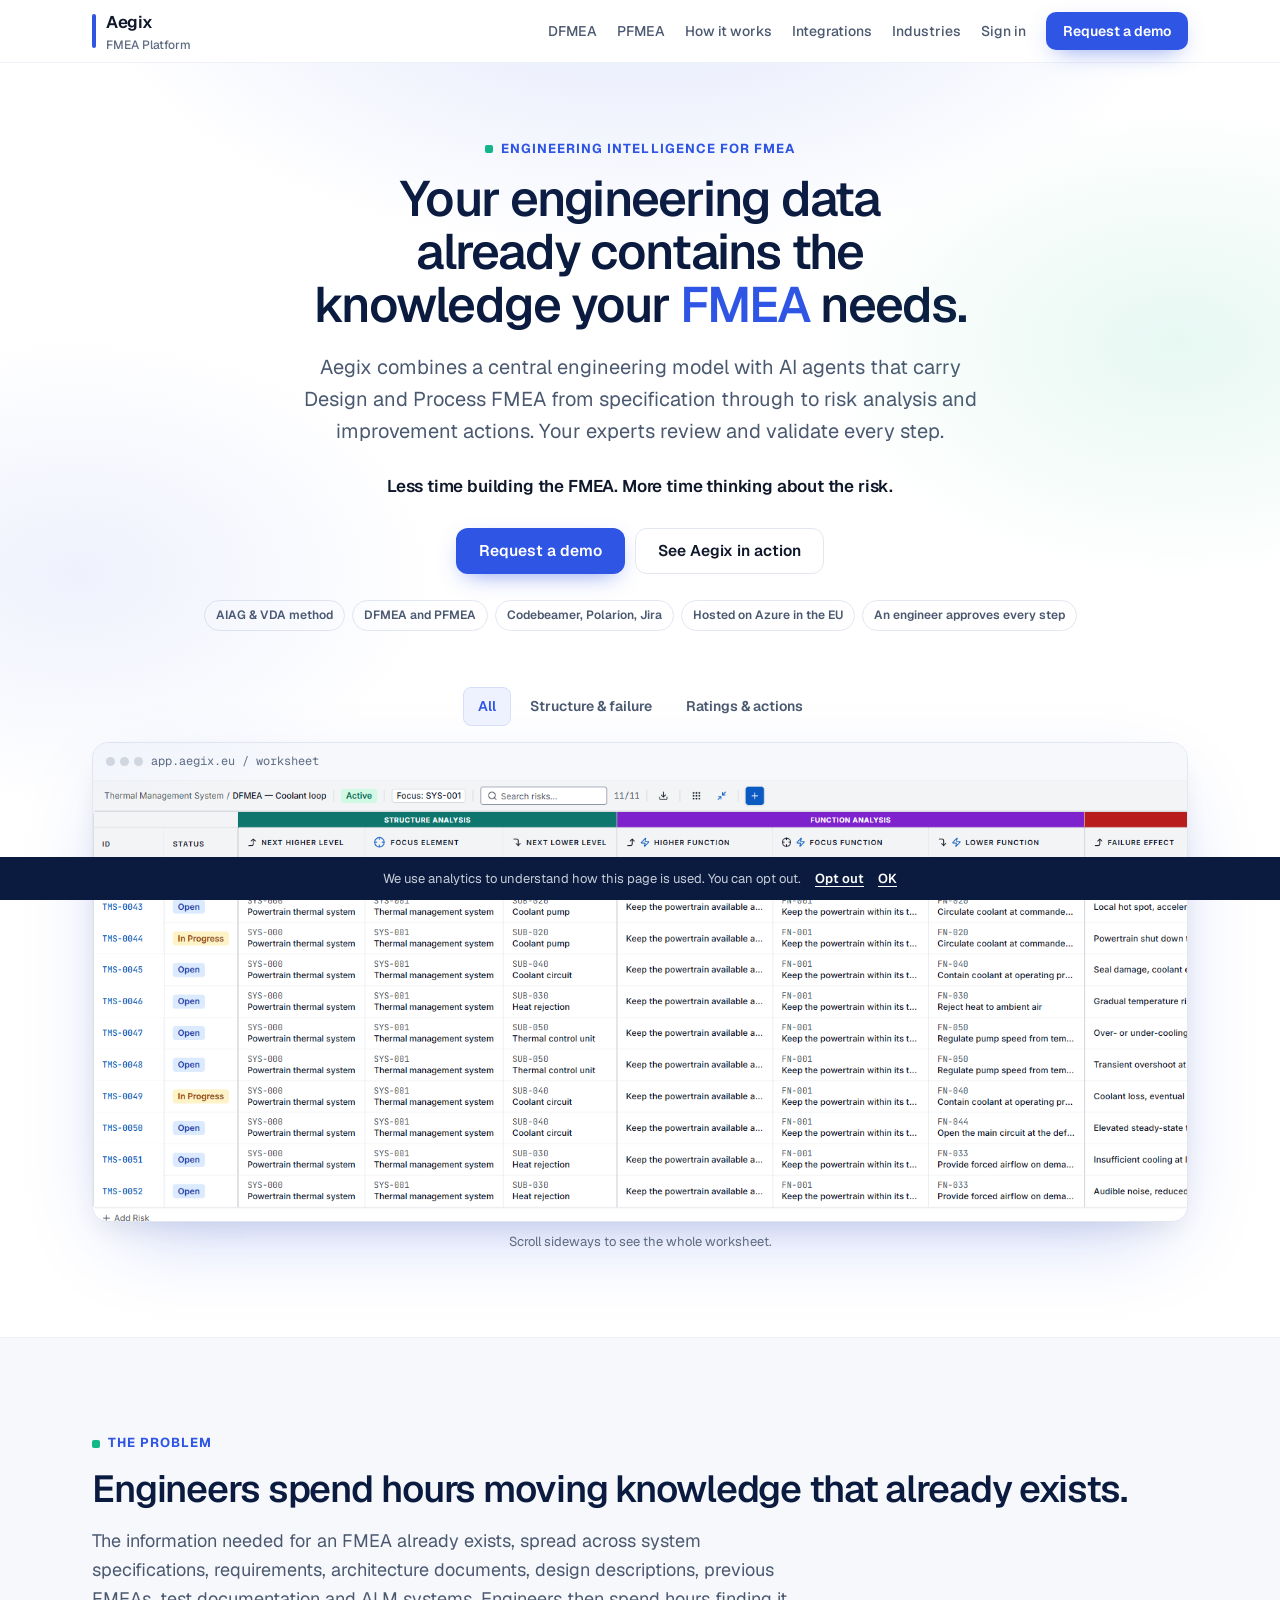
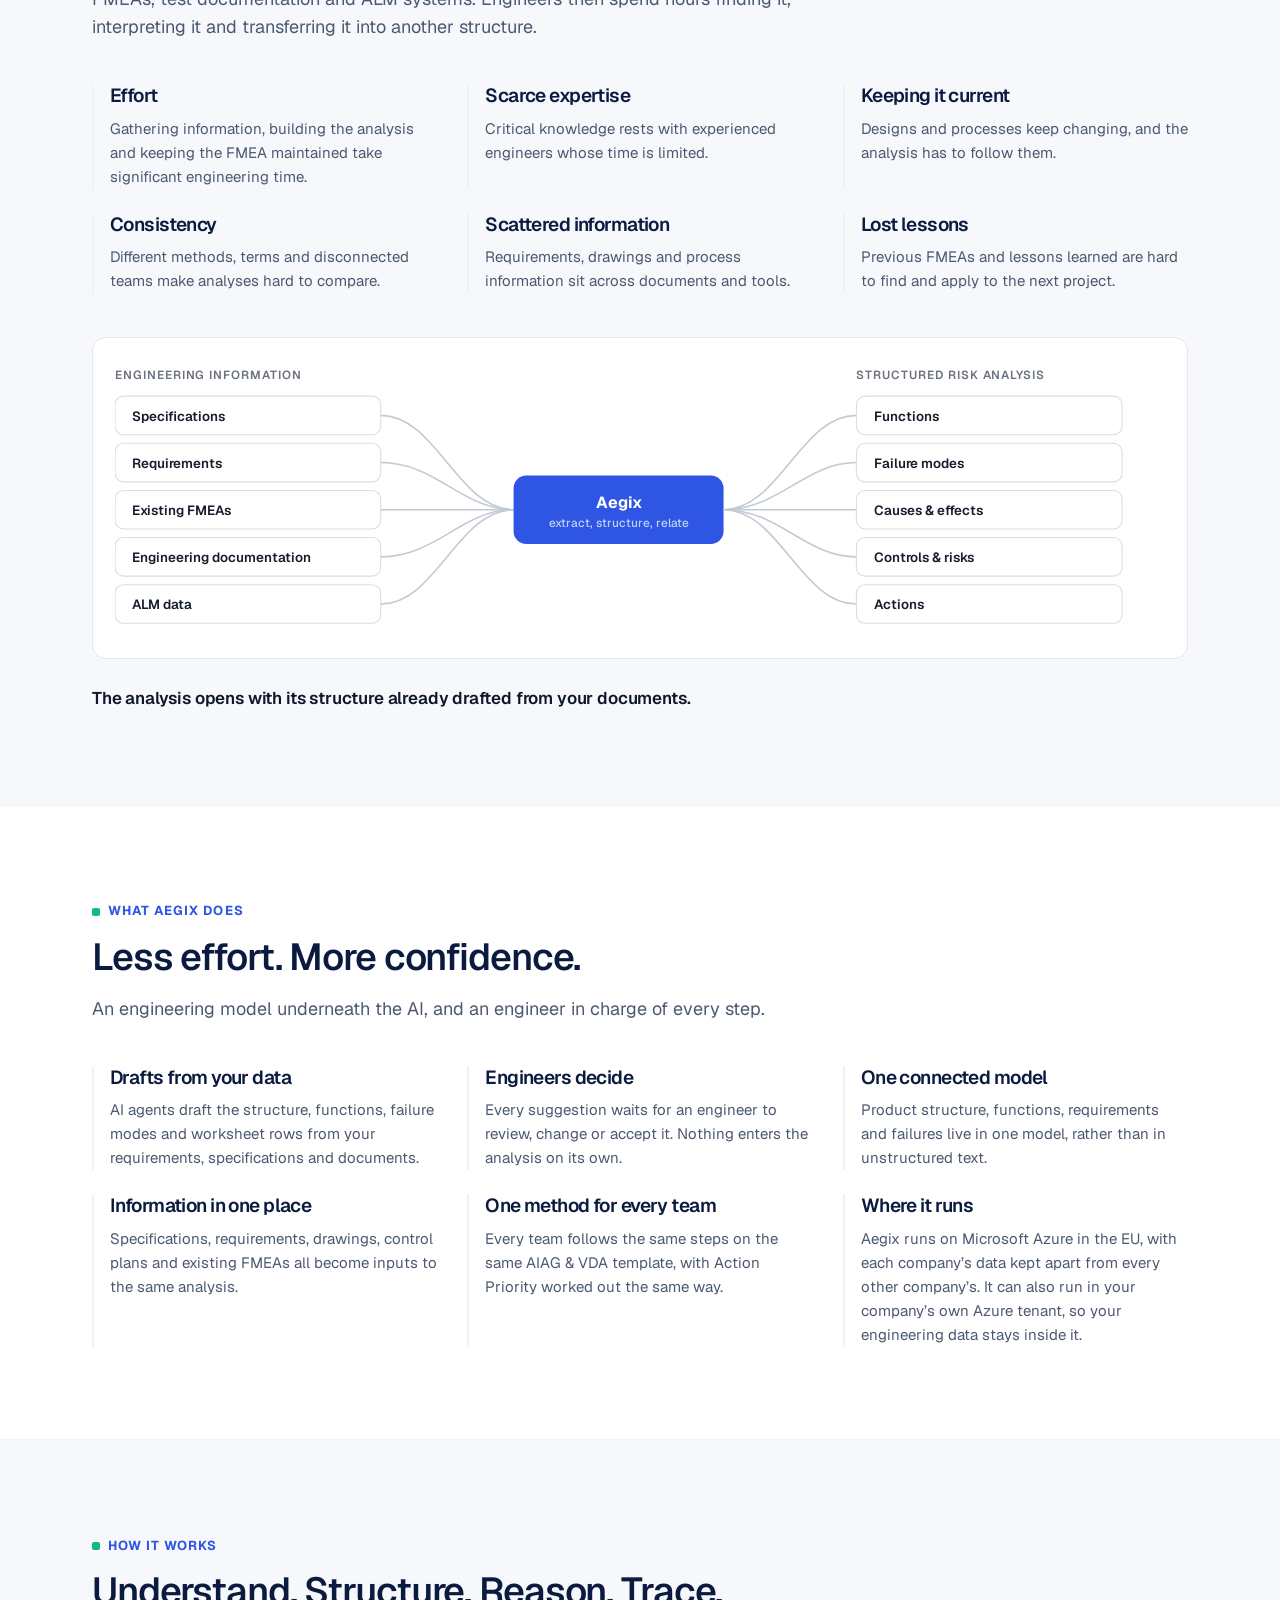
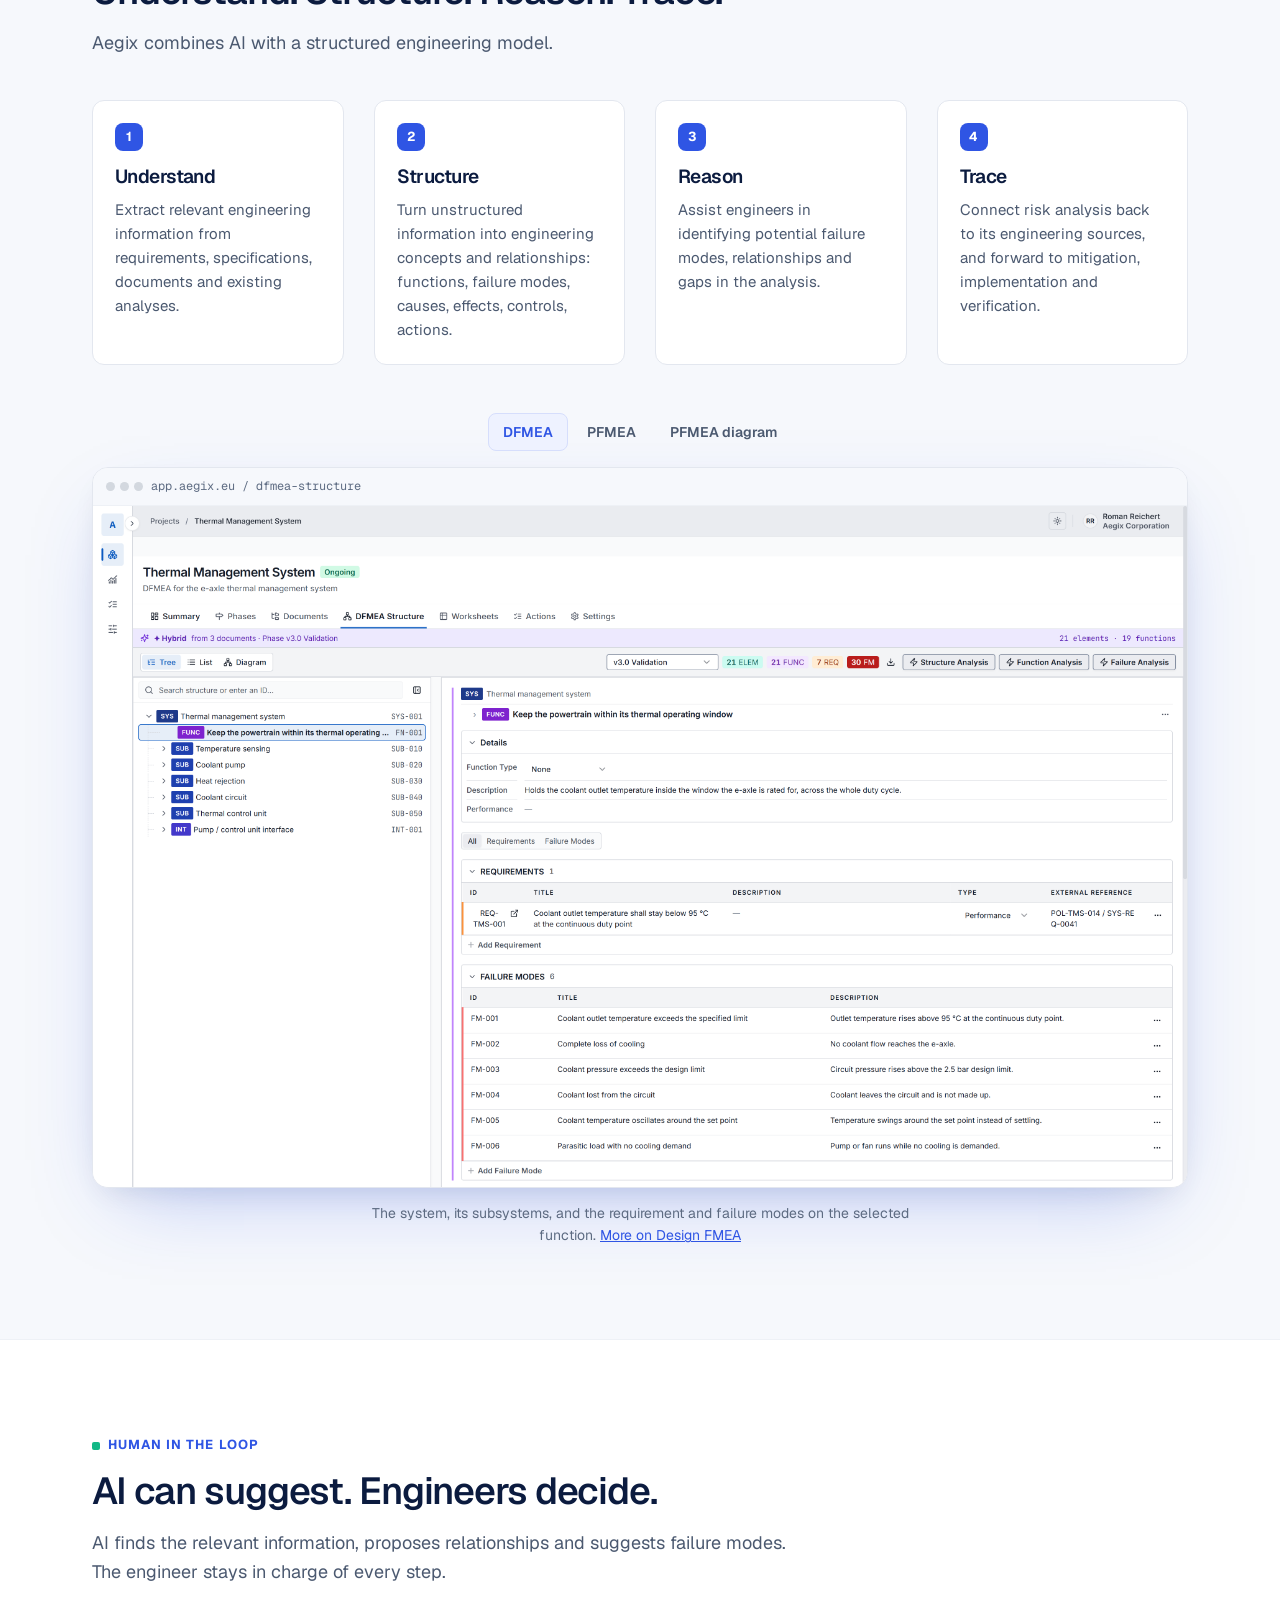
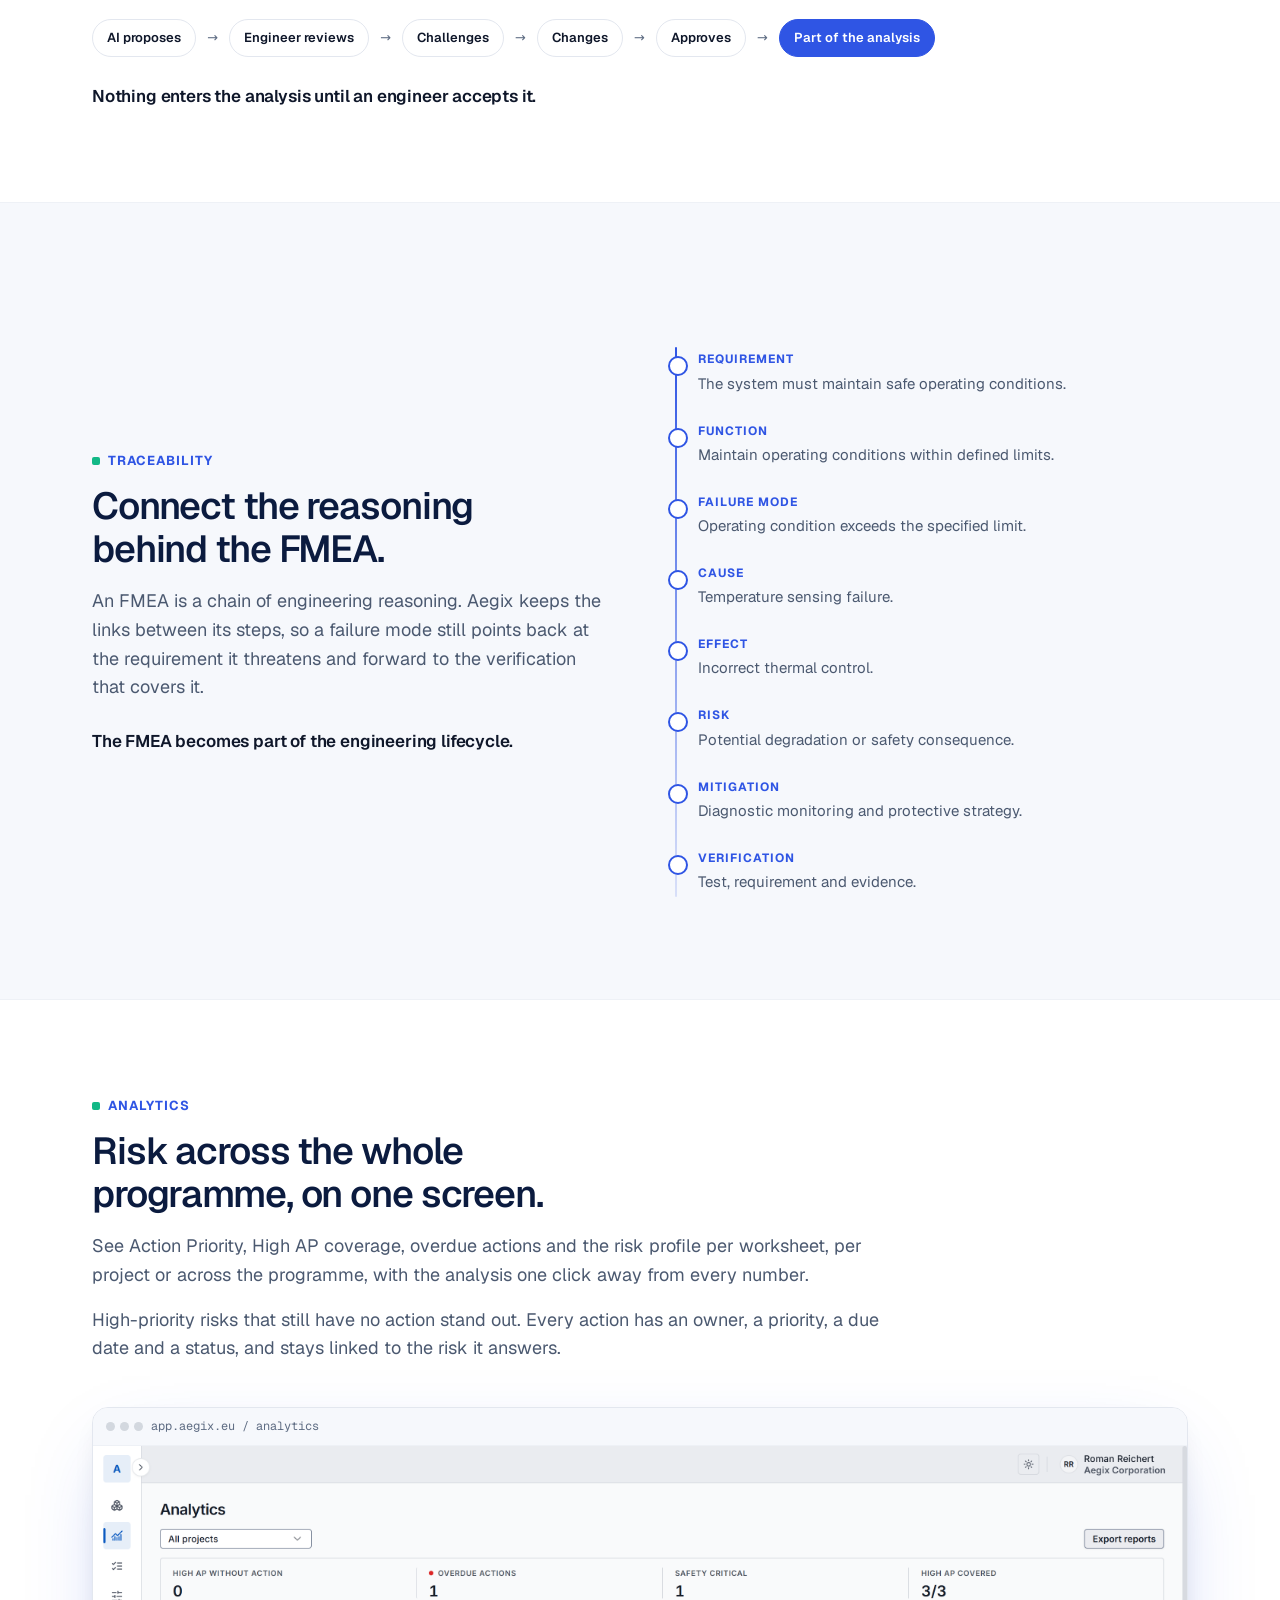
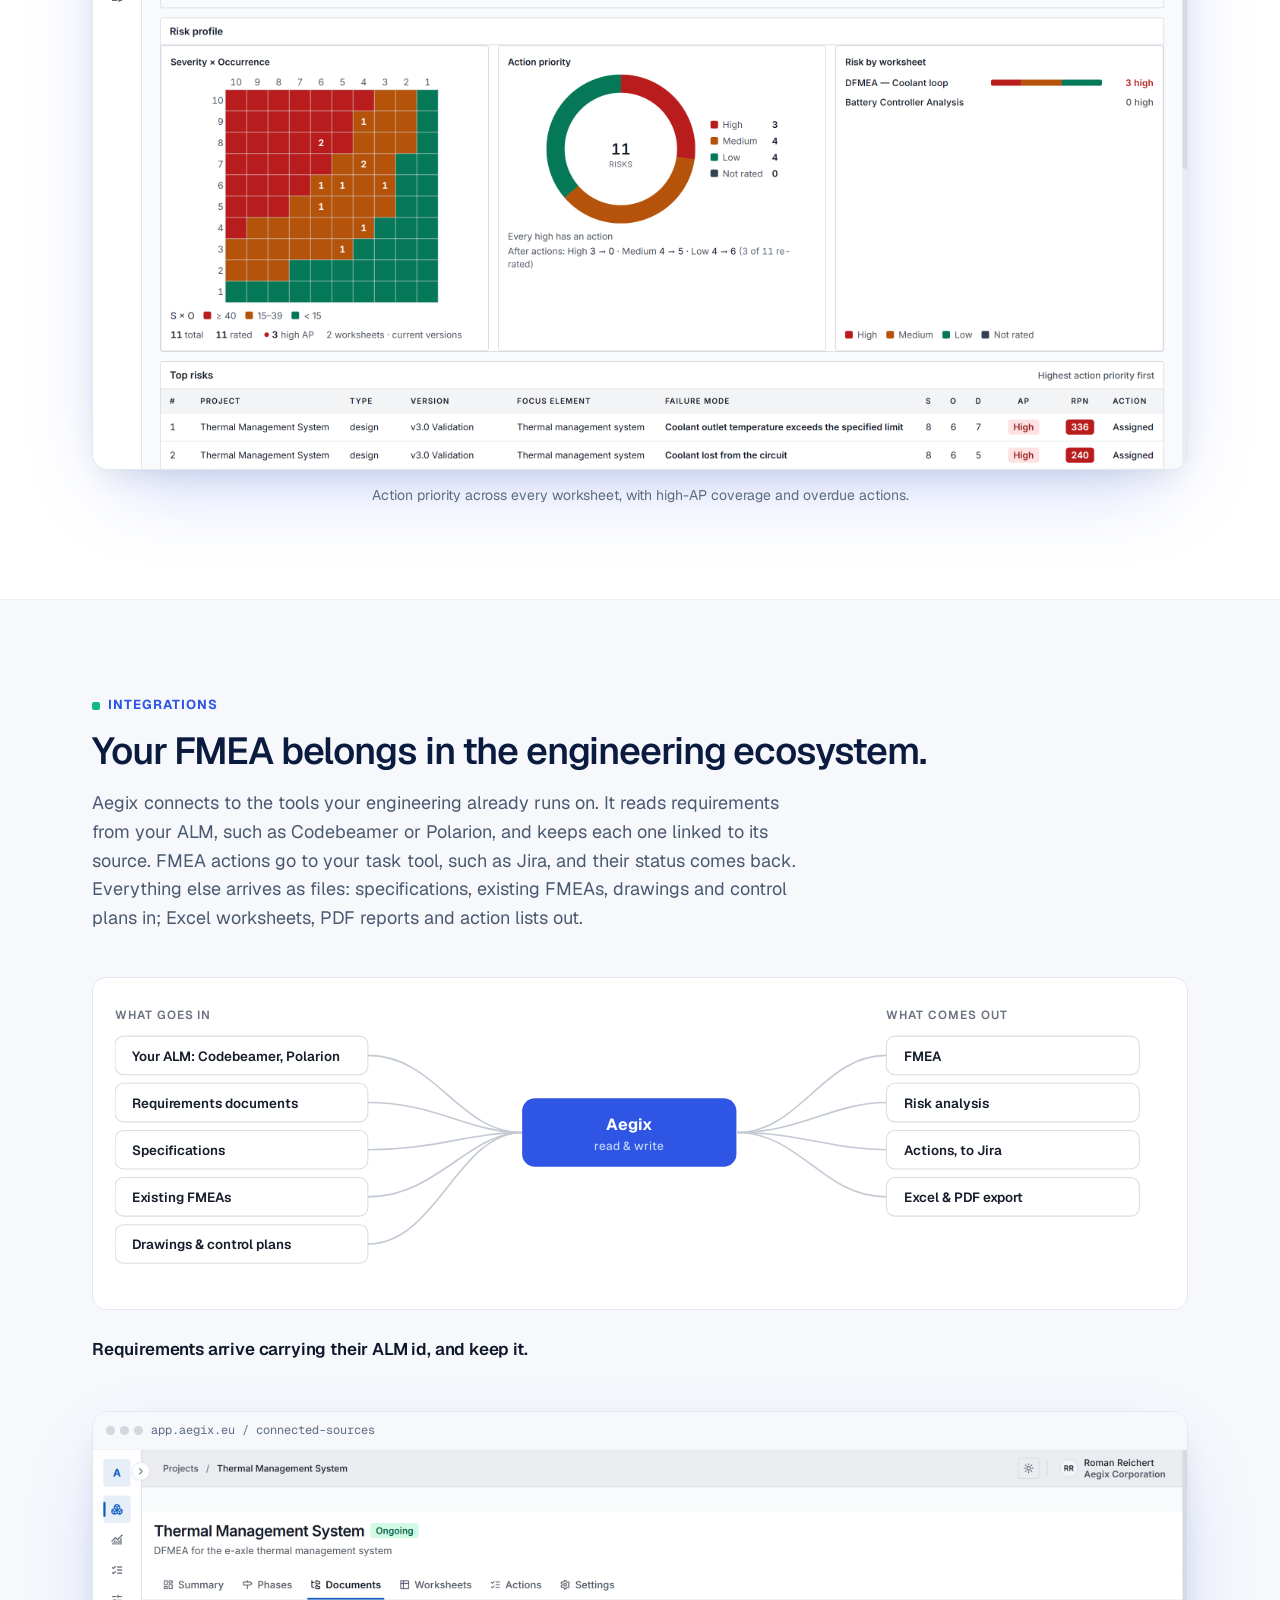
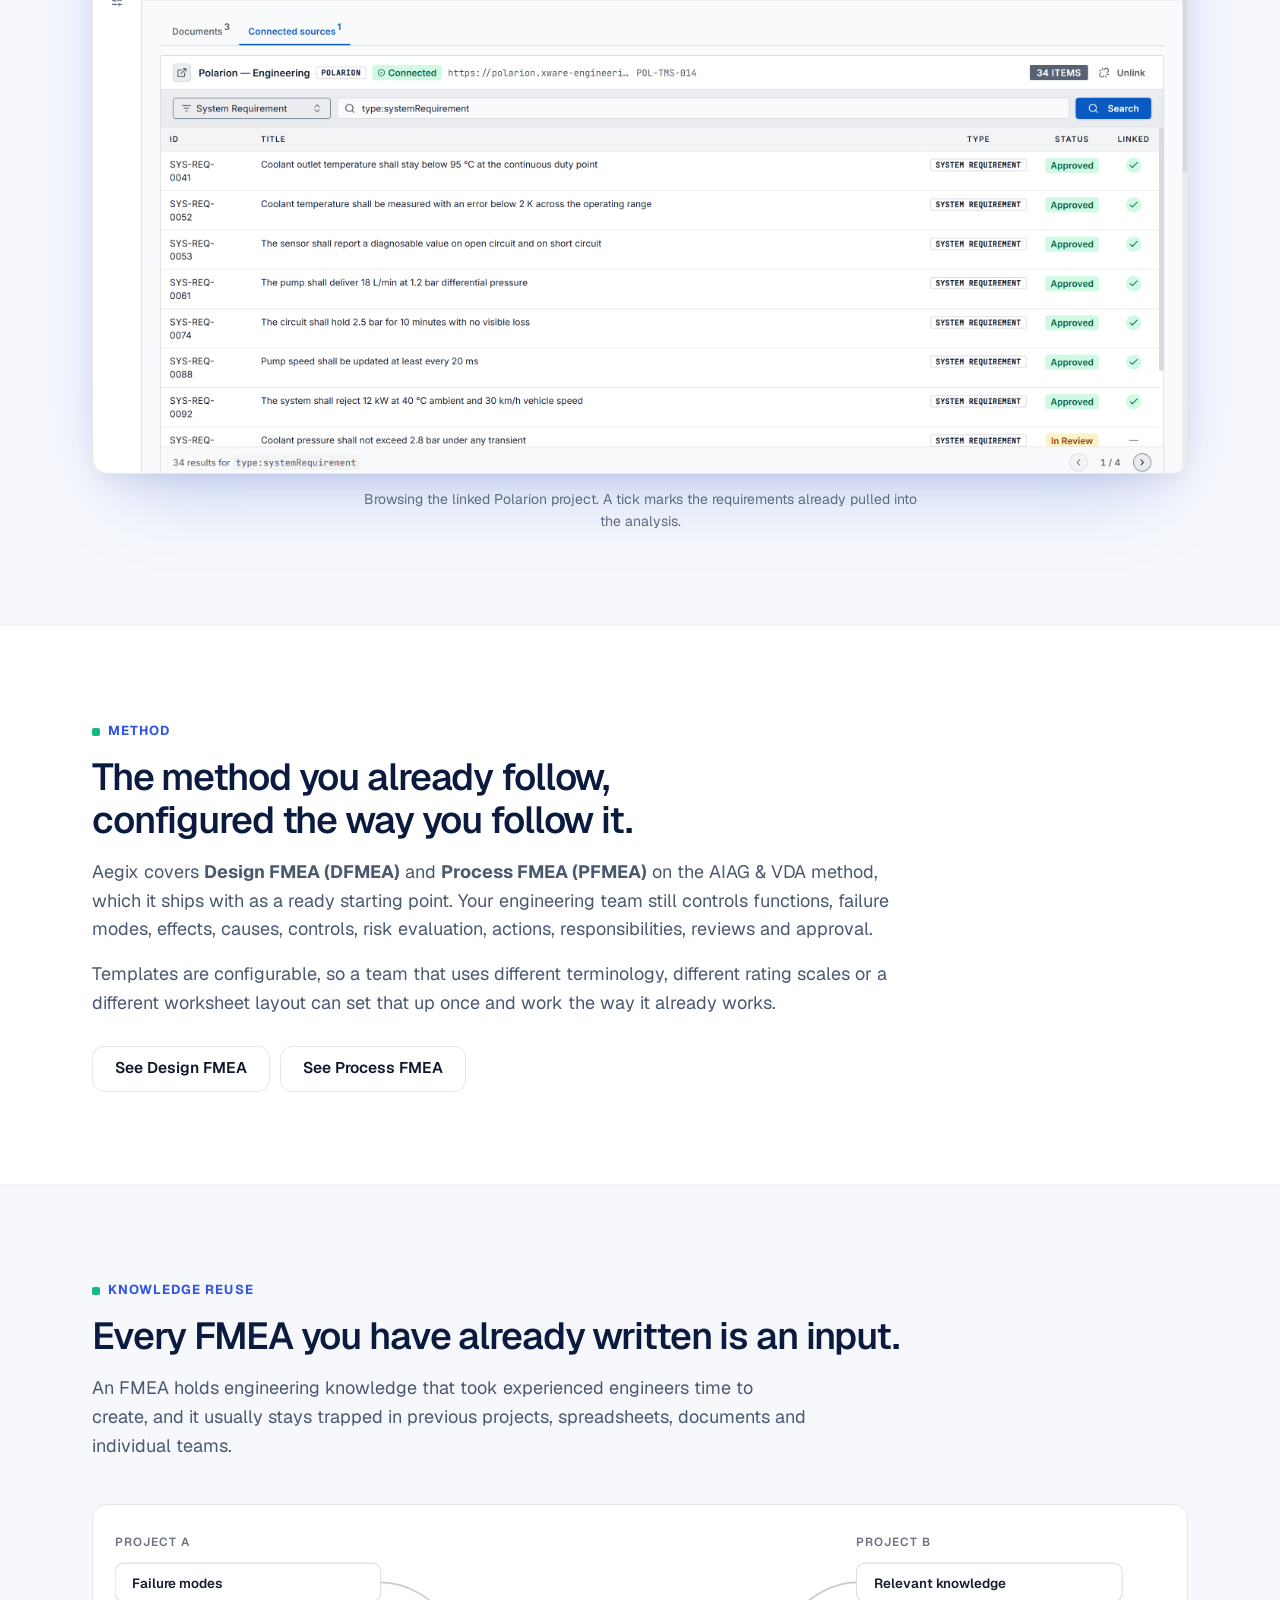
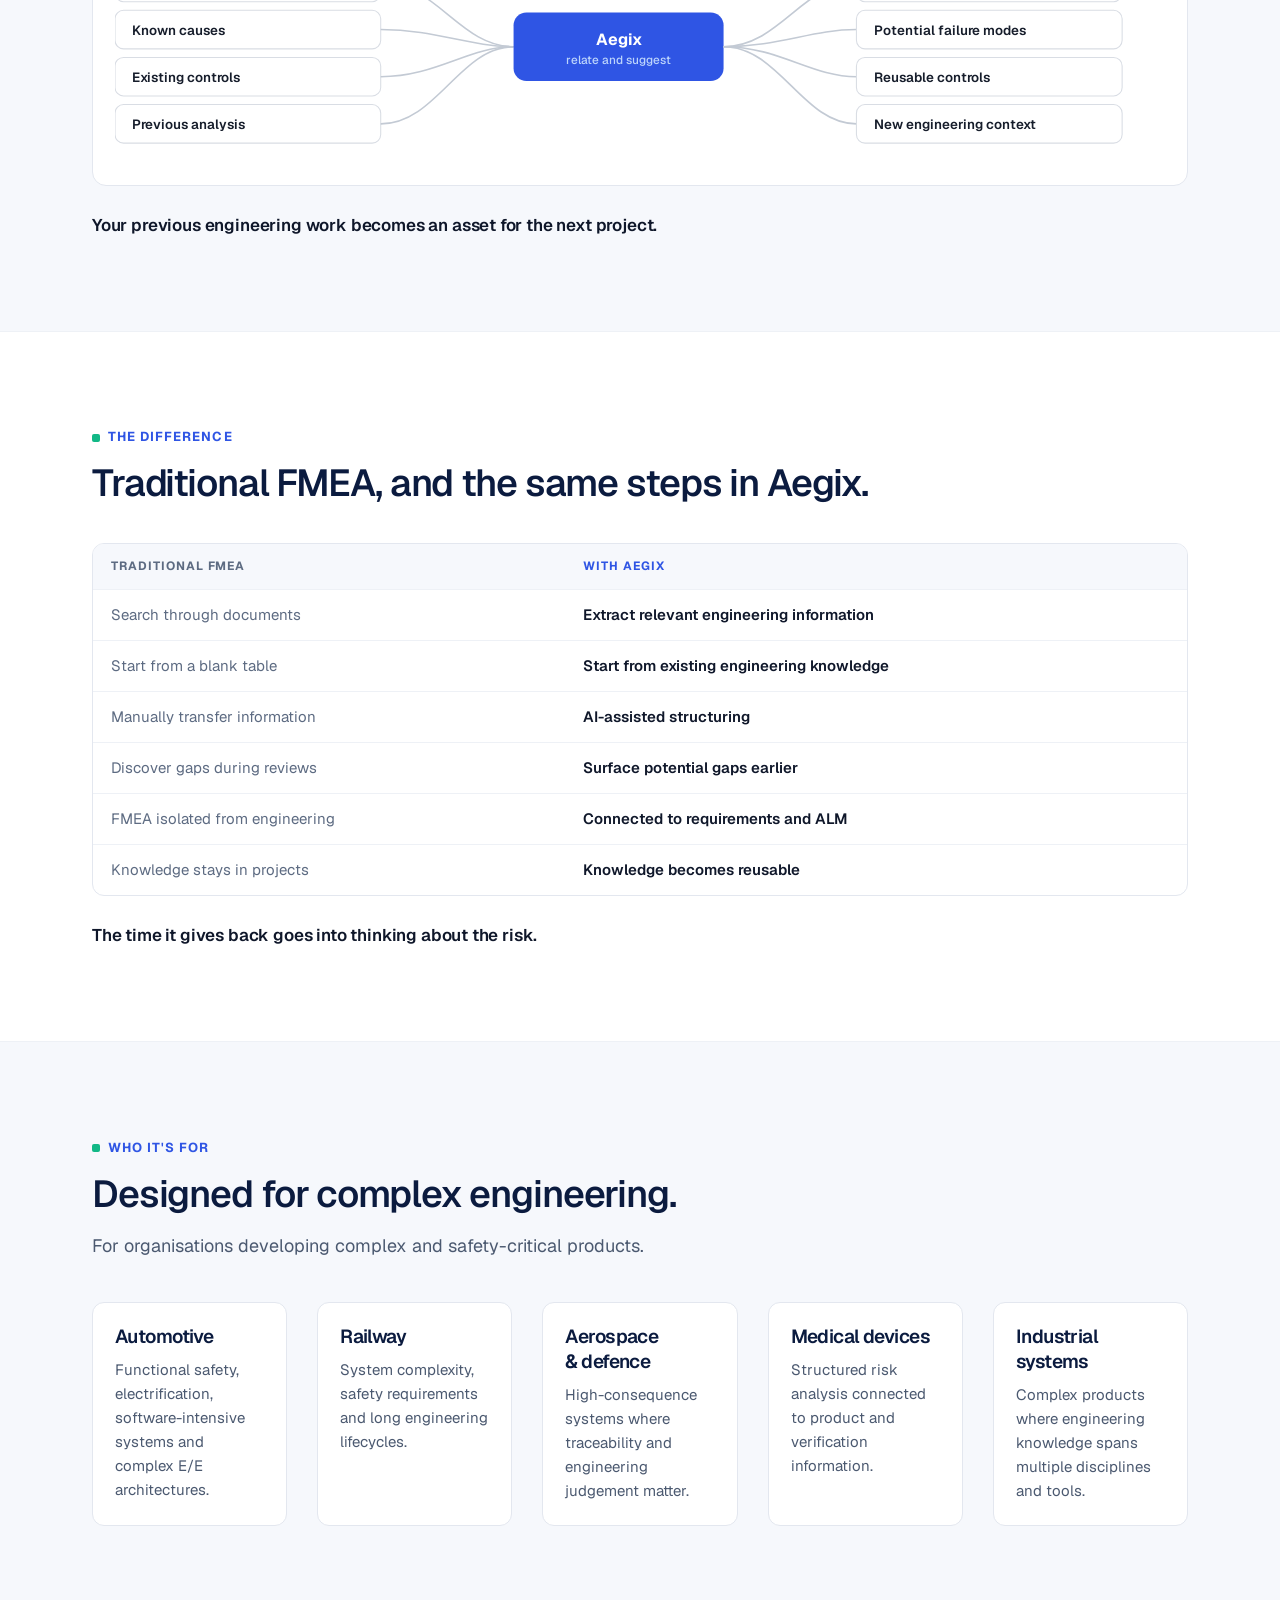
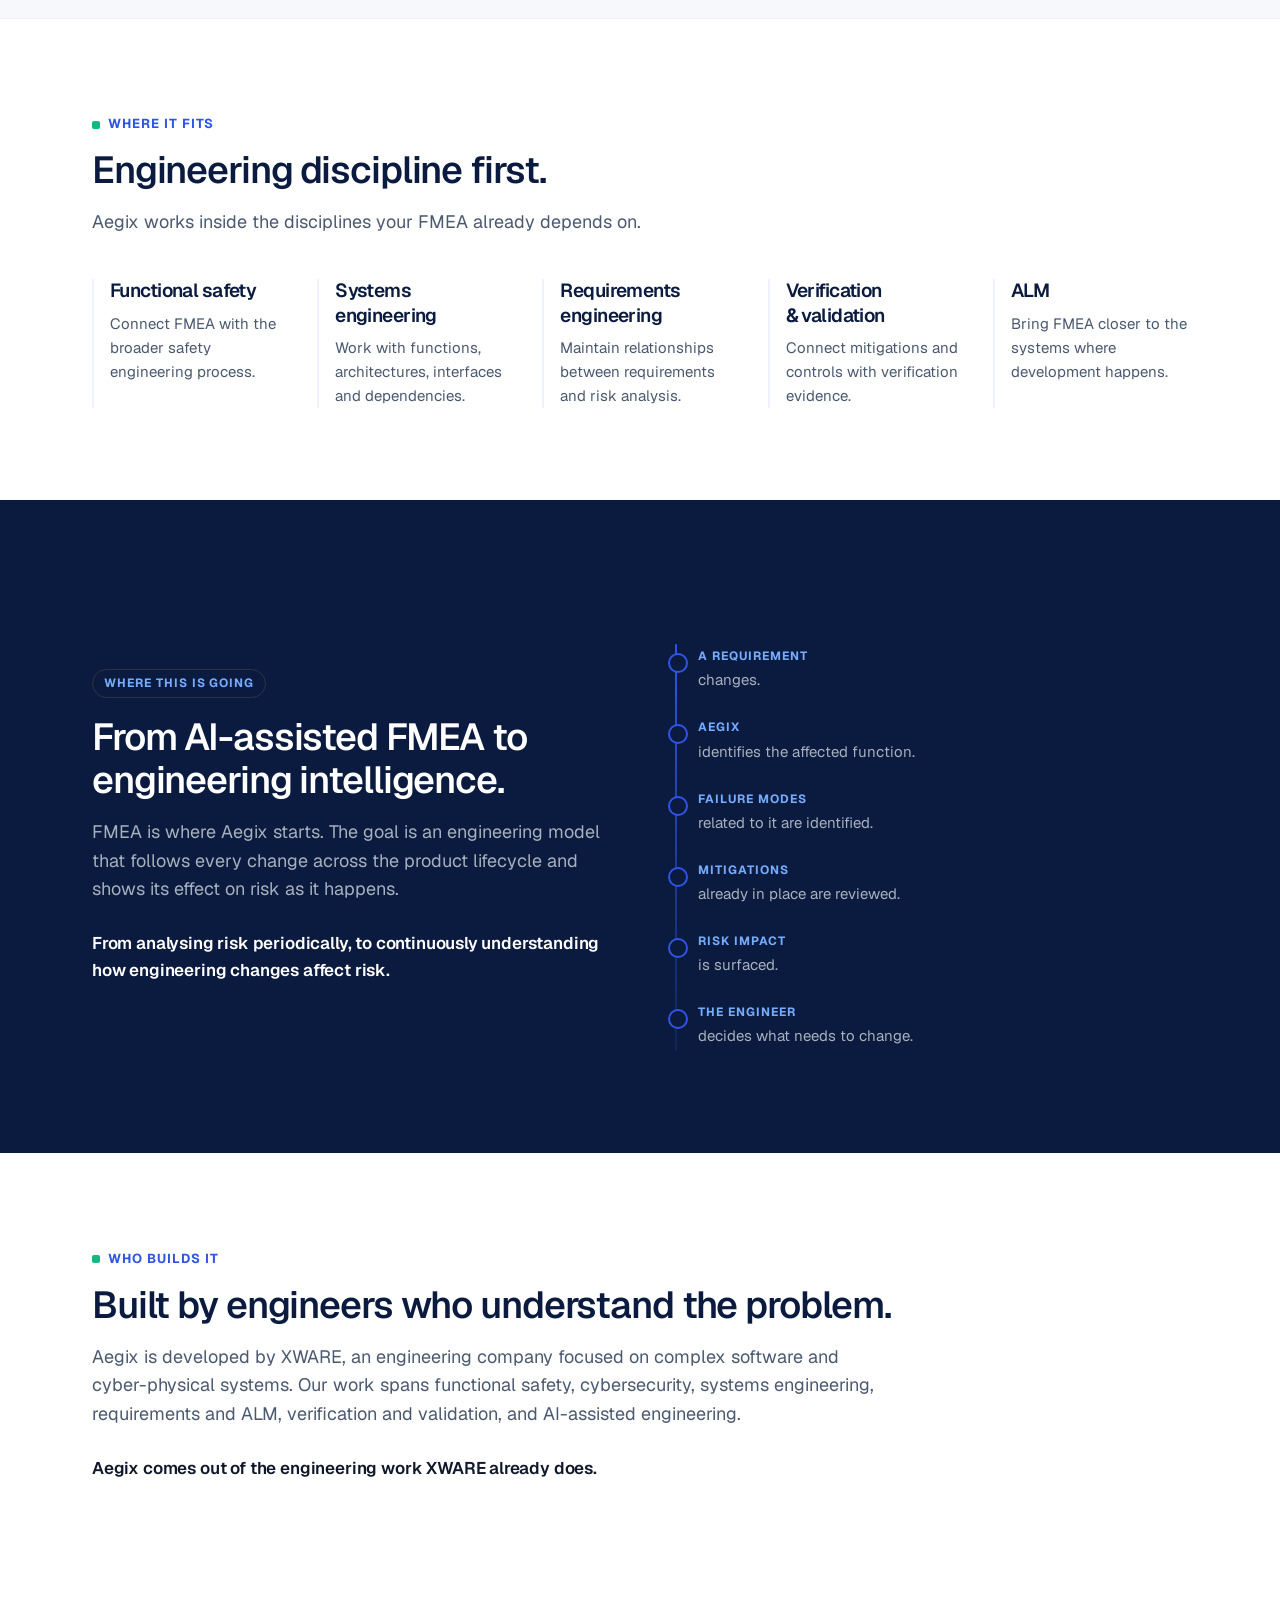
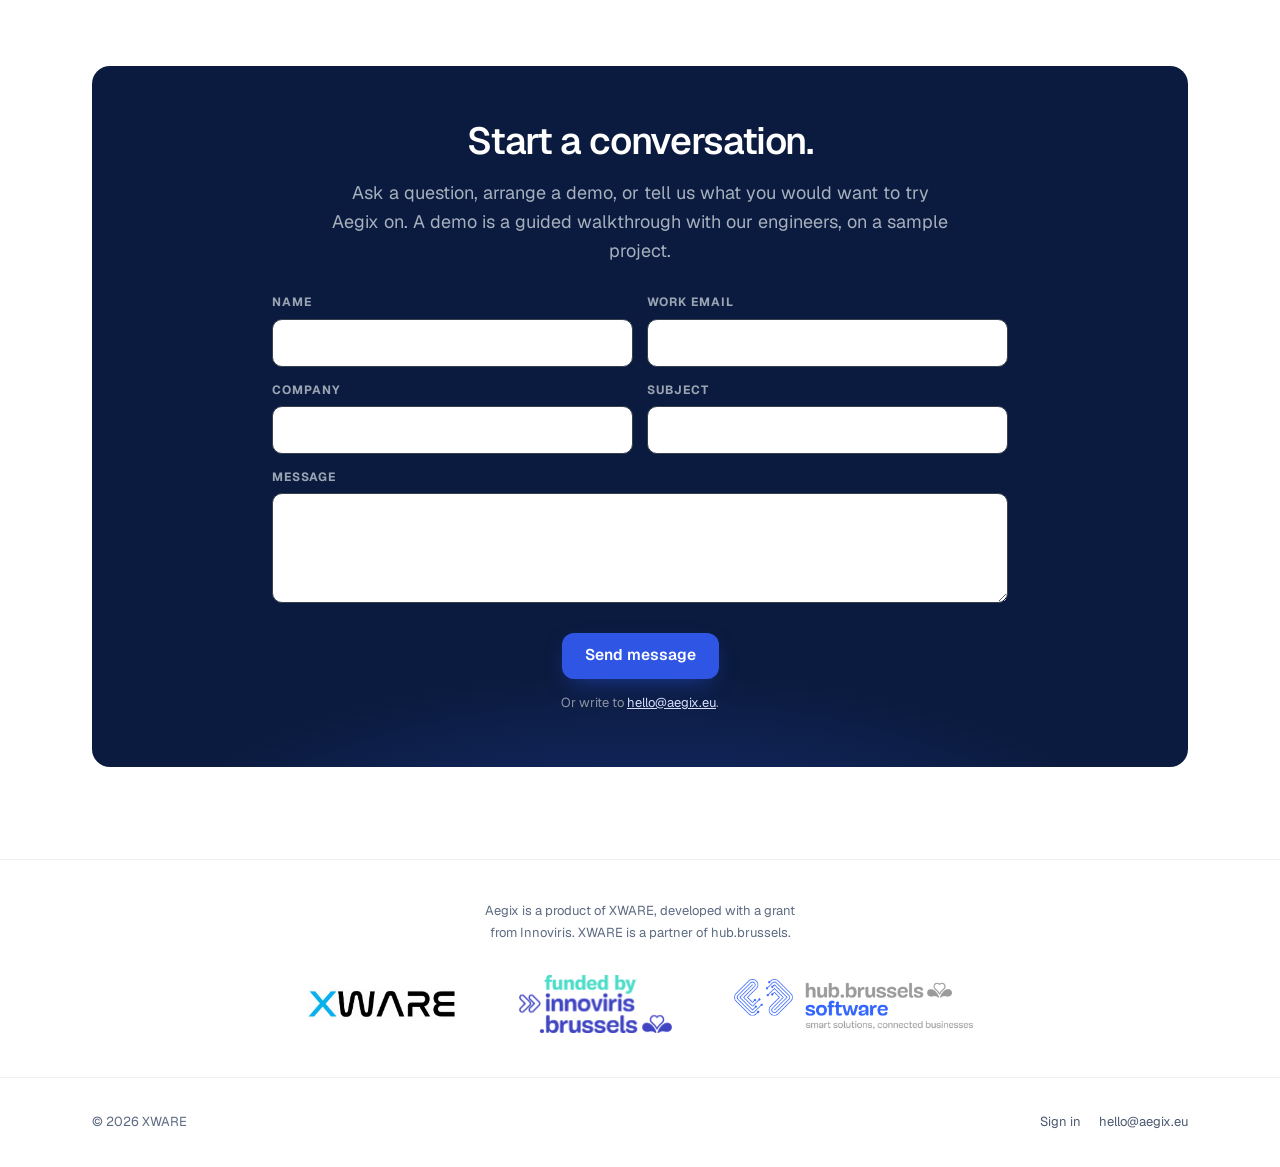
==== commit 26ea44d6: "Design FMEA and Process FMEA pages, and shared site files /dfmea/ for design engineers (requirements" ====
--- a/index.html
+++ b/index.html
@@ -99,355 +99,13 @@
 		}
 		</script>
 
-		<link rel="preload" href="fonts/geist.woff2" as="font" type="font/woff2" crossorigin />
+		<link rel="preload" href="/fonts/geist.woff2" as="font" type="font/woff2" crossorigin />
 		<link
 			rel="icon"
 			href="data:image/svg+xml,%3Csvg xmlns='http://www.w3.org/2000/svg' viewBox='0 0 32 32'%3E%3Crect width='32' height='32' rx='7' fill='%232F55E4'/%3E%3Crect x='14' y='7' width='4' height='18' rx='2' fill='white'/%3E%3C/svg%3E"
 		/>
 
-		<style>
-			/* The XWARE product type, as on finix.xware.be: Geist and Geist Mono,
-			   served from this site (SIL Open Font License), never from a font CDN. */
-			@font-face { font-family: Geist; font-style: normal; font-weight: 100 900; font-display: swap; src: url(fonts/geist.woff2) format('woff2'); }
-			@font-face { font-family: 'Geist Mono'; font-style: normal; font-weight: 100 900; font-display: swap; src: url(fonts/geist-mono.woff2) format('woff2'); }
-			:root {
-				--bg: #ffffff;
-				--bg-soft: #f6f8fc;
-				--ink: #0b1b3f;
-				--fg: #0f172a;
-				--muted-fg: #4b5970;
-				--subtle-fg: #5d6b82;
-				--border: #e3e7ef;
-				--border-faint: #eef1f6;
-				--brand: #2f55e4;
-				--brand-hover: #2447c9;
-				--brand-faint: #eef2ff;
-				--mono: 'Geist Mono', ui-monospace, 'SFMono-Regular', Consolas, monospace;
-
-				/* Type scale. Six steps and two fluid heads; every font-size on the
-				   page resolves to one of these. rem throughout, so a reader who has
-				   raised their browser font size scales with it -- px sizes do not.
-				   0.75rem (12px) is the floor, matching the product's design system. */
-				--t-xs: 0.75rem;     /* 12px - eyebrows, labels, chips, table heads */
-				--t-sm: 0.8125rem;   /* 13px - captions, errors, footer, consent */
-				--t-md: 0.875rem;    /* 14px - nav, buttons, tabs, card and table body */
-				--t-lg: 0.9375rem;   /* 15px - form fields, chain values */
-				--t-xl: 1.0625rem;   /* 17px - kickers, wordmark */
-				--t-lede: 1.125rem;  /* 18px - ledes, as finix.xware.be */
-				--t-h3: 1.1875rem;   /* 19px - card and feature titles */
-				--t-2xl: 1.25rem;    /* 20px - hero sub only */
-				--t-h2: clamp(1.6rem, 1.15rem + 1.6vw, 2.35rem);
-				--t-h1: clamp(2rem, 1.2rem + 2.7vw, 3.1rem);
-			}
-
-			* { box-sizing: border-box; }
-			html { -webkit-text-size-adjust: 100%; scroll-behavior: smooth; }
-			body {
-				margin: 0; background: var(--bg); color: var(--fg);
-				font-family: Geist, 'Segoe UI', system-ui, -apple-system, sans-serif;
-				font-size: 1rem; line-height: 1.6; -webkit-font-smoothing: antialiased;
-			}
-
-			.shell { width: 100%; max-width: 71rem; margin: 0 auto; padding: 0 20px; }
-			.shell.narrow > * { max-width: 50rem; }
-			section { padding: 92px 0; }
-			.alt { background: var(--bg-soft); border-block: 1px solid var(--border-faint); }
-			.dark { background: var(--ink); color: #fff; }
-			.dark h2 { color: #fff; }
-			.dark .lede, .dark p { color: #a7b0bd; }
-			.dark .eyebrow { color: #76acff; }
-			.dark .kicker { color: #fff; }
-
-			h1, h2, h3 { letter-spacing: -0.03em; text-wrap: balance; margin: 0; font-weight: 600; color: var(--ink); }
-			h1, h2 { font-weight: 560; }
-			h2 { font-size: var(--t-h2); line-height: 1.14; }
-			h3 { font-size: var(--t-h3); line-height: 1.3; }
-			p { margin: 0; }
-			a { color: var(--brand); }
-
-			.eyebrow { display: inline-flex; align-items: center; gap: 8px; font-size: var(--t-sm); font-weight: 700; letter-spacing: 0.08em; text-transform: uppercase; color: var(--brand); margin: 0 0 14px; }
-			.eyebrow::before { content: ''; width: 8px; height: 8px; border-radius: 2px; background: #12b886; flex: none; }
-			.lede { margin-top: 16px; max-width: 60ch; font-size: var(--t-lede); line-height: 1.6; color: var(--muted-fg); }
-			.kicker { margin-top: 26px; font-size: var(--t-xl); font-weight: 600; max-width: 56ch; letter-spacing: -0.01em; }
-
-			/* ── Header ───────────────────────────────── */
-			header { position: sticky; top: 0; z-index: 40; background: rgb(255 255 255 / 0.9); backdrop-filter: blur(10px); border-bottom: 1px solid var(--border-faint); }
-			.bar { display: flex; align-items: center; justify-content: space-between; gap: 16px; height: 62px; }
-			.brand { display: flex; align-items: center; gap: 10px; font-weight: 620; font-size: var(--t-xl); letter-spacing: -0.02em; color: var(--fg); text-decoration: none; }
-			.mark { width: 4px; height: 34px; border-radius: 999px; background: var(--brand); flex: none; }
-			.brand small { display: block; font-size: var(--t-xs); font-weight: 500; color: var(--subtle-fg); line-height: 1.2; margin-top: 2px; letter-spacing: 0; }
-			nav { display: flex; align-items: center; gap: 20px; font-size: var(--t-md); font-weight: 500; }
-			nav a { color: var(--muted-fg); text-decoration: none; }
-			nav a:hover { color: var(--fg); }
-			/* Below 60rem the section links collapse into a disclosure. They used
-			   to simply vanish, which also took "Sign in" with them -- a customer on
-			   a phone had no way into the app except a 16px link in the footer. */
-			.nav-toggle { display: none; width: 44px; height: 44px; align-items: center; justify-content: center; padding: 0; background: none; border: 1px solid var(--border); border-radius: 8px; color: var(--muted-fg); cursor: pointer; }
-			.nav-toggle:hover { border-color: var(--muted-fg); color: var(--fg); }
-			.nav-menu { border-top: 1px solid var(--border-faint); background: #fff; }
-			.nav-menu[hidden] { display: none; }
-			.nav-menu .shell { display: flex; flex-direction: column; padding-block: 4px 12px; }
-			.nav-menu a { display: flex; align-items: center; min-height: 48px; font-size: var(--t-md); font-weight: 500; color: var(--muted-fg); text-decoration: none; border-bottom: 1px solid var(--border-faint); }
-			.nav-menu a:last-child { border-bottom: 0; color: var(--brand); font-weight: 600; }
-			.nav-menu a:hover { color: var(--fg); }
-			.sr-only { position: absolute; width: 1px; height: 1px; padding: 0; margin: -1px; overflow: hidden; clip: rect(0 0 0 0); white-space: nowrap; border: 0; }
-
-			@media (max-width: 60rem) {
-				nav .hide-sm { display: none; }
-				.nav-toggle { display: inline-flex; }
-			}
-			/* Never leave it open behind a desktop layout after a resize. */
-			@media (min-width: 60.0625rem) { .nav-menu { display: none; } }
-
-			.btn { display: inline-flex; align-items: center; justify-content: center; gap: 10px; height: 46px; padding: 0 22px; border-radius: 12px; font: inherit; font-size: 0.96875rem; font-weight: 600; text-decoration: none; border: 1px solid transparent; white-space: nowrap; transition: background-color .15s ease, border-color .15s ease; }
-			.btn-primary { background: var(--brand); color: #fff; box-shadow: 0 8px 24px -10px rgb(47 85 228 / .7); }
-			nav .btn { height: 38px; padding: 0 16px; border-radius: 10px; font-size: var(--t-md); }
-			.btn-primary:hover { background: var(--brand-hover); }
-			.btn-ghost { border-color: var(--border); color: var(--fg); background: #fff; }
-			.btn-ghost:hover { border-color: #d0d6e0; }
-			a:focus-visible, .btn:focus-visible { outline: 2px solid var(--brand); outline-offset: 3px; }
-			.actions { margin-top: 28px; display: flex; flex-wrap: wrap; gap: 10px; }
-
-			/* ── Hero ─────────────────────────────────── */
-			.hero { padding: 72px 0 84px; position: relative; overflow: hidden; }
-			.hero::before {
-				content: ''; position: absolute; inset: 0;
-				background: radial-gradient(800px 420px at 50% -8%, rgb(47 85 228 / .14), transparent 70%), radial-gradient(520px 340px at 92% 22%, rgb(18 184 134 / .10), transparent 70%), radial-gradient(520px 340px at 6% 40%, rgb(47 85 228 / .08), transparent 70%);
-				pointer-events: none;
-			}
-			.hero-grid { position: relative; display: grid; gap: 52px; align-items: center; }
-			@media (min-width: 64rem) { .hero-grid { grid-template-columns: 0.95fr 1.05fr; gap: 56px; } }
-			.hero h1 { font-size: var(--t-h1); line-height: 1.06; letter-spacing: -0.035em; }
-			.hero h1 em { font-style: normal; color: var(--brand); }
-			.hero .sub { margin-top: 20px; max-width: 54ch; font-size: var(--t-2xl); color: var(--muted-fg); }
-			/* The hero copy is centred because the product shot under it is wider than
-			   the text column; left-aligned copy over a wider image reads as a
-			   misalignment rather than a composition. */
-			.hero .shell { text-align: center; }
-			.hero h1 { margin-inline: auto; max-width: 21ch; }
-			.hero .sub, .hero .kicker { margin-inline: auto; }
-			.hero .actions, .hero .chips { justify-content: center; }
-			.chips { margin-top: 26px; display: flex; flex-wrap: wrap; gap: 7px; }
-			.chip { font-size: var(--t-xs); font-weight: 600; color: var(--muted-fg); border: 1px solid var(--border); background: #fff; padding: 5px 11px; border-radius: 999px; }
-
-			/* ── Product frame ────────────────────────── */
-			.frame {
-				border: 1px solid var(--border); border-radius: 16px; overflow: hidden; background: #fff;
-				box-shadow: 0 30px 80px -30px rgb(47 85 228 / .35), 0 12px 30px -12px rgb(15 23 42 / .12);
-			}
-			.frame-bar { display: flex; align-items: center; gap: 8px; padding: 9px 13px; background: var(--bg-soft); border-bottom: 1px solid var(--border-faint); }
-			.frame-dots { display: flex; gap: 5px; }
-			.frame-dots i { width: 9px; height: 9px; border-radius: 50%; background: #d3d8df; display: block; }
-			.frame-path { font-family: var(--mono); font-size: var(--t-xs); color: var(--subtle-fg); }
-			.frame-body { padding: 0; }
-			.frame-body img { display: block; width: 100%; height: auto; }
-
-			/* A screenshot of the app is only worth showing if its own type stays
-			   readable, which the 71rem text column cannot do. These sit wider than
-			   the prose and fall back to the viewport on a laptop. */
-			.shot { width: 100%; max-width: 71rem; margin: 0 auto; padding: 0 20px; }
-			/* The three worksheet views share one capture width, so they render at
-			   one scale. Giving them a wider container than the prose keeps that
-			   shared scale readable on a large screen. */
-			.shot.wide { max-width: 120rem; }
-			/* Pan: the worksheet is wider than any screen. Show it at a size you can
-			   read and let it scroll sideways inside the frame, instead of shrinking
-			   it until the text is too small to read. */
-			
-			.shot.pan .frame-body { overflow-x: auto; -webkit-overflow-scrolling: touch; scrollbar-width: thin; }
-			.shot.pan .frame-body:focus-visible { outline: 2px solid var(--brand); outline-offset: -2px; }
-			.shot.pan .frame-body img { width: 1900px; max-width: none; }
-			.pan-hint { margin: 10px auto 0; text-align: center; font-size: var(--t-sm, 13px); color: var(--subtle-fg); }
-			.shot-cap { margin: 14px auto 0; max-width: 64ch; text-align: center; font-size: var(--t-md); color: var(--subtle-fg); }
-			.shot-cap b { color: var(--muted-fg); font-weight: 600; }
-
-			/* View switcher. It mirrors the control inside the product, because the
-			   point is that these are three views of one worksheet, not three
-			   products. The panels stay in the DOM so switching never reflows the
-			   page from scratch; `hidden` needs the explicit rule because a later
-			   `display` would otherwise beat the UA stylesheet. */
-			.views { display: flex; justify-content: center; gap: 4px; margin: 0 auto 16px; flex-wrap: wrap; }
-			.views button {
-				font: inherit; font-size: var(--t-md); font-weight: 600; color: var(--muted-fg);
-				background: transparent; border: 1px solid transparent; border-radius: 8px;
-				padding: 7px 14px; cursor: pointer;
-			}
-			.views button:hover { color: var(--fg); background: var(--bg-soft); }
-			.views button[aria-selected="true"] { color: var(--brand); background: #eef2ff; border-color: #d6defc; }
-			.views button:focus-visible { outline: 2px solid var(--brand); outline-offset: 2px; }
-			.view-panel[hidden] { display: none; }
-			.shot.bleed-r { padding-right: 0; }
-			.shot.bleed-r .frame { border-top-right-radius: 0; border-bottom-right-radius: 0; border-right: 0; }
-
-			/* A dense table shrunk to phone width is a grey smear, not a screenshot.
-			   Below the breakpoint the frame keeps the image at a readable size and
-			   pans inside its own box, so the page itself never scrolls sideways. */
-			@media (max-width: 60rem) {
-				.frame-body { overflow-x: auto; -webkit-overflow-scrolling: touch; }
-				.frame-body img { width: 860px; max-width: none; }
-				.shot.pan .frame-body img { width: 1200px; }
-			}
-
-			/* ── Flow (SVG) ───────────────────────────── */
-			.flow-wrap { margin-top: 44px; border: 1px solid var(--border); border-radius: 14px; background: #fff; padding: 26px 22px; overflow-x: auto; }
-			.alt .flow-wrap { background: #fff; }
-			.flow-svg { width: 100%; min-width: 46rem; height: auto; display: block; }
-			.flow-svg .lbl { font: 600 12.5px Geist, sans-serif; fill: #161d2b; }
-			.flow-svg .lbl-sm { font: 600 11px Geist, sans-serif; fill: #6b7280; letter-spacing: .08em; text-transform: uppercase; }
-			.flow-svg .hubtxt { font: 700 15px Geist, sans-serif; fill: #fff; }
-			.flow-svg .box { fill: #fff; stroke: #d9dde4; }
-			.flow-svg .line { stroke: #c3cad4; stroke-width: 1.5; fill: none; }
-
-			/* ── Spine (reasoning chain) ──────────────── */
-			.spine { margin-top: 42px; position: relative; padding-left: 30px; }
-			.spine::before { content: ''; position: absolute; left: 7px; top: 10px; bottom: 10px; width: 2px; background: linear-gradient(180deg, var(--brand), rgb(47 85 228 / .15)); border-radius: 2px; }
-			.sp { position: relative; padding: 13px 0; }
-			.sp::before { content: ''; position: absolute; left: -30px; top: 19px; width: 16px; height: 16px; border-radius: 50%; background: #fff; border: 2px solid var(--brand); }
-			.dark .sp::before { background: var(--ink); }
-			.sp-k { font-size: var(--t-xs); font-weight: 700; letter-spacing: .08em; text-transform: uppercase; color: var(--brand); }
-			.sp-v { margin-top: 2px; font-size: var(--t-lg); color: var(--muted-fg); }
-			.dark .sp-v { color: #a7b0bd; }
-			/* --brand is tuned for white; on --ink it lands at 2.8:1. Use the same
-			   lighter blue the .tag label already uses on this ground. */
-			.dark .sp-k { color: #76acff; }
-
-			/* ── Pipeline ─────────────────────────────── */
-			.pipeline { margin-top: 32px; display: flex; flex-wrap: wrap; align-items: center; gap: 9px 11px; }
-			.pill { padding: 8px 14px; border-radius: 999px; border: 1px solid var(--border); background: #fff; font-size: var(--t-sm); font-weight: 600; }
-			.pill-end { background: var(--brand); border-color: var(--brand); color: #fff; }
-			.dark .pill { background: #151b23; border-color: #262e39; color: #e6eaf0; }
-			.pipeline .sep { color: var(--subtle-fg); font-size: var(--t-sm); }
-
-			/* ── Grids ────────────────────────────────── */
-			.grid { margin-top: 42px; display: grid; gap: 24px 30px; }
-			@media (min-width: 46rem) { .grid.three, .grid.four, .grid.five { grid-template-columns: repeat(2, 1fr); } }
-			@media (min-width: 66rem) { .grid.three { grid-template-columns: repeat(3, 1fr); } .grid.four { grid-template-columns: repeat(4, 1fr); } .grid.five { grid-template-columns: repeat(5, 1fr); } }
-
-			.card { background: #fff; border: 1px solid var(--border); border-radius: 12px; padding: 22px; }
-			.card p { margin-top: 8px; font-size: var(--t-lg); line-height: 1.6; color: var(--muted-fg); }
-			.num { width: 28px; height: 28px; border-radius: 8px; background: var(--brand); color: #fff; display: grid; place-items: center; font-size: var(--t-sm); font-weight: 700; margin-bottom: 14px; }
-			.feat { padding-left: 16px; border-left: 2px solid var(--brand-faint); }
-			.feat p { margin-top: 8px; font-size: var(--t-lg); line-height: 1.6; color: var(--muted-fg); }
-
-			/* ── Split section ────────────────────────── */
-			.split { display: grid; gap: 44px; align-items: center; }
-			@media (min-width: 64rem) { .split { grid-template-columns: 1fr 1fr; gap: 56px; } .split.rev > :first-child { order: 2; } }
-
-			/* ── Table ────────────────────────────────── */
-			.table-wrap { margin-top: 38px; overflow-x: auto; border: 1px solid var(--border); border-radius: 12px; background: #fff; }
-			table { width: 100%; border-collapse: collapse; font-size: var(--t-md); min-width: 34rem; }
-			th, td { text-align: left; padding: 13px 18px; font-size: var(--t-lg); border-bottom: 1px solid var(--border-faint); vertical-align: top; }
-			thead th { font-size: var(--t-xs); font-weight: 700; letter-spacing: .08em; text-transform: uppercase; color: var(--subtle-fg); background: var(--bg-soft); }
-			thead th:last-child { color: var(--brand); }
-			tbody tr:last-child td { border-bottom: 0; }
-			td:first-child { color: var(--subtle-fg); }
-			td:last-child { font-weight: 600; }
-
-			/* ── CTA ──────────────────────────────────── */
-			/* Credits band. Three relationships, all different: XWARE makes
-			   Aegix, Innoviris granted it, hub.brussels partners it. The
-			   sentence carries them so the marks need no captions -- the
-			   Innoviris lockup already reads "funded by". Full colour, full
-			   opacity: a funder's mark is a grant condition, not decoration.
-			   Stays on white: the XWARE JPEG has a #fdfdfd ground that
-			   vanishes on #ffffff but shows as a pale box on --bg-soft. */
-			.credits { border-top: 1px solid var(--border-faint); padding: 40px 0 44px; }
-			.credits p { margin: 0 auto; max-width: 62ch; text-align: center; text-wrap: balance; font-size: var(--t-sm); line-height: 1.65; color: var(--subtle-fg); }
-			.credits-logos { margin-top: 32px; display: flex; flex-wrap: wrap; align-items: center; justify-content: center; gap: 28px 62px; }
-			.credits-logos a { display: inline-flex; align-items: center; border-radius: 4px; }
-			.credits-logos img { display: block; width: auto; }
-			.credits-logos .l-xware { height: 30px; }
-			.credits-logos .l-innoviris { height: 58px; }
-			.credits-logos .l-software { height: 50px; }
-
-			.cta { background: var(--ink); color: #fff; border-radius: 18px; padding: 54px 34px; text-align: center; position: relative; overflow: hidden; }
-			.cta::before { content: ''; position: absolute; inset: auto -20% -60% -20%; height: 80%; background: radial-gradient(50% 60% at 50% 50%, rgb(47 85 228 / .35), transparent 70%); }
-			.cta > * { position: relative; }
-			.cta h2 { color: #fff; }
-			.cta .lede { margin: 16px auto 0; max-width: 52ch; color: #a7b0bd; }
-			.cta .actions { justify-content: center; }
-			.cta .btn-ghost { background: transparent; border-color: #39414d; color: #fff; }
-
-			/* Demo request form. It sits on the dark band, so the fields carry their
-			   own light surface rather than inheriting the section's text colour. */
-			.form { margin: 28px auto 0; max-width: 46rem; text-align: left; }
-			.form-grid { display: grid; gap: 14px; }
-			@media (min-width: 40rem) { .form-grid { grid-template-columns: 1fr 1fr; } .form-grid .wide { grid-column: 1 / -1; } }
-			.field label { display: block; font-size: var(--t-xs); font-weight: 700; letter-spacing: .08em;
-				text-transform: uppercase; color: #9aa4b2; margin-bottom: 6px; }
-			.field input, .field select, .field textarea {
-				width: 100%; font: inherit; font-size: var(--t-lg); color: var(--fg);
-				background: #fff; border: 1px solid #39414d; border-radius: 10px; padding: 11px 13px;
-			}
-			.field textarea { min-height: 110px; resize: vertical; }
-			.field input:focus-visible, .field select:focus-visible, .field textarea:focus-visible {
-				outline: 2px solid var(--brand); outline-offset: 1px; border-color: var(--brand);
-			}
-			.field input[aria-invalid="true"], .field select[aria-invalid="true"], .field textarea[aria-invalid="true"] { border-color: #ff8f8f; }
-			.field .err { display: none; margin-top: 5px; font-size: var(--t-sm); }
-			.field .err[data-show="1"] { display: block; color: #ffb3b3; }
-			.form .actions { justify-content: center; margin-top: 22px; }
-			.form-note { margin-top: 14px; text-align: center; font-size: var(--t-sm); color: #8b94a3; }
-			.form-note a { color: #d6defc; }
-			.form-status { margin-top: 18px; padding: 14px 16px; border-radius: 12px; font-size: var(--t-lg); }
-			.form-status[data-state="success"] { background: #0f3d2b; color: #a8e6c4; border: 1px solid #1c6b4a; }
-			.form-status[data-state="error"] { background: #4a1414; color: #ffc9c9; border: 1px solid #7d2626; }
-
-			/* Cookie notice, carried over from the holding page this replaces. A bar
-			   at the foot rather than a modal, and refusing is the same weight as
-			   agreeing. `[hidden]` is restated because the author `display: flex`
-			   would otherwise beat the browser's own rule and leave it on screen. */
-			.consent {
-				position: fixed; inset: auto 0 0 0; z-index: 50;
-				display: flex; flex-wrap: wrap; align-items: baseline; justify-content: center;
-				gap: 6px 14px; padding: 12px 20px;
-				background: var(--ink); color: #c6cdd8; font-size: var(--t-sm); line-height: 1.5;
-			}
-			.consent[hidden] { display: none; }
-			.consent p { margin: 0; }
-			.consent-actions { display: flex; gap: 14px; }
-			.consent button {
-				font: inherit; font-weight: 600; padding: 0; border: 0; background: none;
-				cursor: pointer; color: #fff; text-decoration: underline; text-underline-offset: 3px;
-			}
-			.consent button:hover { color: var(--brand-weak, #d6defc); }
-			/* A brand-blue ring is invisible on a brand-blue button over --ink, and
-			   fails the 3:1 WCAG 2.2 asks of a focus indicator. White on dark, as
-			   the consent bar already does. */
-			.dark a:focus-visible, .dark .btn:focus-visible,
-			.cta a:focus-visible, .cta .btn:focus-visible,
-			.cta .field input:focus-visible, .cta .field textarea:focus-visible { outline-color: #fff; }
-			.consent button:focus-visible { outline: 2px solid #fff; outline-offset: 3px; }
-			.cta .btn-ghost:hover { border-color: #737c8a; }
-
-			footer { border-top: 1px solid var(--border-faint); padding: 34px 0; font-size: var(--t-sm); color: var(--subtle-fg); }
-			.foot { display: flex; flex-wrap: wrap; align-items: center; justify-content: space-between; gap: 14px 24px; }
-			.foot a { color: var(--muted-fg); text-decoration: none; }
-			.foot a:hover { color: var(--fg); }
-			.foot-links { display: flex; flex-wrap: wrap; gap: 18px; }
-
-			.tag { display: inline-block; font-size: var(--t-xs); font-weight: 700; letter-spacing: .08em; text-transform: uppercase; color: #76acff; border: 1px solid #2b3542; padding: 4px 11px; border-radius: 999px; margin-bottom: 18px; }
-			/* Touch targets. This block sits last on purpose: .btn, .views button
-			   and the footer links are all defined further down than the nav
-			   media query, so an override placed up there loses the cascade at
-			   equal specificity. 44px is the floor; these sat at 40, 38 and 16. */
-			@media (max-width: 60rem) {
-				.btn { height: 44px; }
-				.views button { min-height: 44px; }
-				footer .foot-links a { display: inline-flex; align-items: center; min-height: 44px; }
-				.form-note a { display: inline-block; padding-block: 6px; }
-			}
-
-			/* The narrowest phones. The bar carries a wordmark, a CTA and the menu
-			   button; together they overran a 320px iPhone SE by 4px. Tightening the
-			   gutter and the button padding buys that back without dropping anything
-			   out of the bar. */
-			@media (max-width: 22.5rem) {
-				.shell, .shot { padding: 0 14px; }
-				nav { gap: 8px; }
-				.btn { padding: 0 12px; }
-			}
-		</style>
+		<link rel="stylesheet" href="/site.css" />
 	</head>
 
 	<body>
@@ -458,7 +116,8 @@
 					<span>Aegix<small>FMEA Platform</small></span>
 				</a>
 				<nav>
-					<a class="hide-sm" href="#approach">Problem</a>
+					<a class="hide-sm" href="/dfmea/">DFMEA</a>
+					<a class="hide-sm" href="/pfmea/">PFMEA</a>
 					<a class="hide-sm" href="#platform">How it works</a>
 					<a class="hide-sm" href="#ecosystem">Integrations</a>
 					<a class="hide-sm" href="#industries">Industries</a>
@@ -476,7 +135,8 @@
 			</div>
 			<div class="nav-menu" id="nav-menu" hidden>
 				<div class="shell">
-					<a href="#approach">Problem</a>
+					<a href="/dfmea/">DFMEA</a>
+					<a href="/pfmea/">PFMEA</a>
 					<a href="#platform">How it works</a>
 					<a href="#ecosystem">Integrations</a>
 					<a href="#industries">Industries</a>
@@ -657,7 +317,7 @@
 							<img src="shots/structure-dfmea.png" width="3520" height="2190" alt="The DFMEA structure of a thermal management system in Aegix. A tree on the left holds the system, its function, five subsystems and an interface, each with its artifact code. The inspector on the right shows the selected function: its description, the requirement it has to meet with the Polarion item that requirement came from, and the six failure modes found for it." />
 						</div>
 					</figure>
-					<p class="shot-cap">The system, its subsystems, and the requirement and failure modes on the selected function.</p>
+					<p class="shot-cap">The system, its subsystems, and the requirement and failure modes on the selected function. <a href="/dfmea/">More on Design FMEA</a></p>
 				</div>
 				<div class="view-panel" id="panel-pfmea" role="tabpanel" aria-labelledby="tab-pfmea" hidden>
 					<figure class="frame" style="margin:0">
@@ -669,7 +329,7 @@
 							<img src="shots/structure-pfmea.png" width="3520" height="1900" loading="lazy" alt="The PFMEA structure of a coolant pump assembly line in Aegix. The tree holds the process item and its process steps, each carrying its operation number from Op 10 to Op 50. The inspector shows the selected process function with the two control plan characteristics it has to hold and the two failure modes found for it." />
 						</div>
 					</figure>
-					<p class="shot-cap">The same screen for a Process FMEA: process item, process steps by operation number, and the control plan characteristics the line has to hold.</p>
+					<p class="shot-cap">The same screen for a Process FMEA: process item, process steps by operation number, and the control plan characteristics the line has to hold. <a href="/pfmea/">More on Process FMEA</a></p>
 				</div>
 				<div class="view-panel" id="panel-diagram" role="tabpanel" aria-labelledby="tab-diagram" hidden>
 					<figure class="frame" style="margin:0">
@@ -842,6 +502,10 @@
 					Templates are configurable, so a team that uses different terminology,
 					different rating scales or a different worksheet layout can set that up
 					once and work the way it already works.</p>
+				<div class="actions">
+					<a class="btn btn-ghost" href="/dfmea/">See Design FMEA</a>
+					<a class="btn btn-ghost" href="/pfmea/">See Process FMEA</a>
+				</div>
 			</div>
 		</section>
 
@@ -1061,179 +725,8 @@
 			</div>
 		</div>
 
-	<script>
-		// Tab switching for the worksheet views, with the arrow-key behaviour a
-		// tablist is expected to have. No library: three buttons and a hidden
-		// attribute do not need one.
-		(function () {
-			document.querySelectorAll('.views').forEach(function (list) {
-			var tabs = Array.prototype.slice.call(list.querySelectorAll('[role="tab"]'));
-			function select(tab, focus) {
-				tabs.forEach(function (t) {
-					var on = t === tab;
-					t.setAttribute('aria-selected', on ? 'true' : 'false');
-					t.tabIndex = on ? 0 : -1;
-					var panel = document.getElementById(t.getAttribute('aria-controls'));
-					if (panel) panel.hidden = !on;
-				});
-				if (focus) tab.focus();
-			}
-			list.addEventListener('click', function (e) {
-				var tab = e.target.closest('[role="tab"]');
-				if (tab) select(tab, false);
-			});
-			list.addEventListener('keydown', function (e) {
-				var i = tabs.indexOf(document.activeElement);
-				if (i < 0) return;
-				if (e.key === 'ArrowRight' || e.key === 'ArrowLeft') {
-					e.preventDefault();
-					select(tabs[(i + (e.key === 'ArrowRight' ? 1 : tabs.length - 1)) % tabs.length], true);
-				} else if (e.key === 'Home') { e.preventDefault(); select(tabs[0], true); }
-				else if (e.key === 'End') { e.preventDefault(); select(tabs[tabs.length - 1], true); }
-			});
-			});
-		})();
-	</script>
-
-	<script>
-		// Demo request form. Posts to Web3Forms, the same service the XWARE site
-		// uses. The access key is not a secret -- it travels from the browser on
-		// every submit and identifies the destination inbox, nothing more.
-		(function () {
-			var ACCESS_KEY = '67f03824-0402-4505-bae0-a7855fdd9a06';
-			var form = document.getElementById('demo-form');
-			if (!form) return;
-			document.querySelectorAll('a[href="#contact"]').forEach(function (a) {
-				a.addEventListener('click', function () {
-					var subj = document.getElementById('f-subject');
-					if (subj && !subj.value) subj.value = a.textContent.trim();
-				});
-			});
-			var status = document.getElementById('f-status');
-			var submit = document.getElementById('f-submit');
-
-			function setError(input, on) {
-				input.setAttribute('aria-invalid', on ? 'true' : 'false');
-				var err = document.getElementById('e-' + input.id.slice(2));
-				if (err) err.setAttribute('data-show', on ? '1' : '0');
-			}
-			function validate() {
-				var ok = true, first = null;
-				['f-name', 'f-email', 'f-company', 'f-subject', 'f-message'].forEach(function (id) {
-					var el = document.getElementById(id);
-					var bad = !el.value.trim() || (el.type === 'email' && !/^[^@\s]+@[^@\s]+\.[^@\s]+$/.test(el.value));
-					setError(el, bad);
-					if (bad && !first) first = el;
-					if (bad) ok = false;
-				});
-				if (first) first.focus();
-				return ok;
-			}
-			function say(state, text) {
-				status.hidden = false;
-				status.setAttribute('data-state', state);
-				status.textContent = text;
-			}
-
-			form.addEventListener('submit', function (e) {
-				e.preventDefault();
-				if (!validate()) return;
-				submit.disabled = true;
-				submit.textContent = 'Sending…';
-				var data = new FormData(form);
-				data.append('access_key', ACCESS_KEY);
-				data.append('from_name', 'aegix.eu: ' + (data.get('company') || 'contact form'));
-				fetch('https://api.web3forms.com/submit', { method: 'POST', body: data })
-					.then(function (r) { return r.json(); })
-					.then(function (res) {
-						if (res.success) {
-							form.querySelector('.form-grid').hidden = true;
-							form.querySelector('.actions').hidden = true;
-							say('success', 'Thank you. We have your request and will come back to arrange a time.');
-						} else {
-							say('error', 'We could not send that. Please try again, or write to hello@aegix.eu.');
-							submit.disabled = false;
-							submit.textContent = 'Send message';
-						}
-					})
-					.catch(function () {
-						say('error', 'We could not send that. Please try again, or write to hello@aegix.eu.');
-						submit.disabled = false;
-						submit.textContent = 'Send message';
-					});
-			});
-		})();
-	</script>
-
-	<script>
-		// Analytics, carried over from the holding page. Nothing is injected until
-		// Accept: no cookie, no request, nothing recorded. A tag loaded "paused"
-		// still calls home, which is why the tag itself waits.
-		(function () {
-			var KEY = 'aegix-analytics-consent';
-			var banner = document.getElementById('consent');
-			if (!banner) return;
-			var stored = null;
-			try { stored = localStorage.getItem(KEY); } catch (e) {}
-
-			function start() {
-				(function (c, l, a, r, i, t, y) {
-					c[a] = c[a] || function () { (c[a].q = c[a].q || []).push(arguments); };
-					t = l.createElement(r); t.async = 1;
-					t.src = 'https://www.clarity.ms/tag/' + i;
-					y = l.getElementsByTagName(r)[0];
-					y.parentNode.insertBefore(t, y);
-				})(window, document, 'clarity', 'script', 'yt1vdwre6g');
-			}
-			function remember(v) { try { localStorage.setItem(KEY, v); } catch (e) {} }
-
-			// Opt-out, by the site owner's decision: analytics run on arrival and
-			// stop only if the visitor opts out. "denied" is the one state that
-			// prevents loading, and it persists across visits.
-			function stop() {
-				// Clarity's own revocation call. It cannot unload the script that
-				// has already run, so the stored flag is what keeps it off next time.
-				try { if (window.clarity) window.clarity('consent', false); } catch (e) {}
-			}
-
-			if (stored !== 'denied') {
-				start();
-			}
-
-			if (stored === null) {
-				// Shown once, to tell the visitor it is already running and how to
-				// stop it. A returning visitor who has chosen either way never sees
-				// it again.
-				banner.hidden = false;
-				document.getElementById('consent-accept').addEventListener('click', function () {
-					remember('granted'); banner.hidden = true;
-				});
-				document.getElementById('consent-decline').addEventListener('click', function () {
-					remember('denied'); banner.hidden = true; stop();
-				});
-			}
-		})();
-
-		// Mobile disclosure. Closing on link click matters because every entry
-		// but "Sign in" is an in-page anchor: without it the panel would stay
-		// open over the section it just jumped to.
-		(function () {
-			var toggle = document.getElementById('nav-toggle');
-			var menu = document.getElementById('nav-menu');
-			if (!toggle || !menu) return;
-			function set(open) {
-				menu.hidden = !open;
-				toggle.setAttribute('aria-expanded', open ? 'true' : 'false');
-			}
-			toggle.addEventListener('click', function () { set(menu.hidden); });
-			menu.addEventListener('click', function (e) { if (e.target.closest('a')) set(false); });
-			document.addEventListener('keydown', function (e) {
-				if (e.key === 'Escape' && !menu.hidden) { set(false); toggle.focus(); }
-			});
-			window.addEventListener('resize', function () {
-				if (window.innerWidth > 960 && !menu.hidden) set(false);
-			});
-		})();
-	</script>
+
+
+	<script src="/site.js"></script>
 </body>
 </html>
--- a/site.css
+++ b/site.css
@@ -0,0 +1,344 @@
+/* The XWARE product type, as on finix.xware.be: Geist and Geist Mono,
+   served from this site (SIL Open Font License), never from a font CDN. */
+@font-face { font-family: Geist; font-style: normal; font-weight: 100 900; font-display: swap; src: url(/fonts/geist.woff2) format('woff2'); }
+@font-face { font-family: 'Geist Mono'; font-style: normal; font-weight: 100 900; font-display: swap; src: url(/fonts/geist-mono.woff2) format('woff2'); }
+:root {
+	--bg: #ffffff;
+	--bg-soft: #f6f8fc;
+	--ink: #0b1b3f;
+	--fg: #0f172a;
+	--muted-fg: #4b5970;
+	--subtle-fg: #5d6b82;
+	--border: #e3e7ef;
+	--border-faint: #eef1f6;
+	--brand: #2f55e4;
+	--brand-hover: #2447c9;
+	--brand-faint: #eef2ff;
+	--mono: 'Geist Mono', ui-monospace, 'SFMono-Regular', Consolas, monospace;
+
+	/* Type scale. Six steps and two fluid heads; every font-size on the
+	   page resolves to one of these. rem throughout, so a reader who has
+	   raised their browser font size scales with it -- px sizes do not.
+	   0.75rem (12px) is the floor, matching the product's design system. */
+	--t-xs: 0.75rem;     /* 12px - eyebrows, labels, chips, table heads */
+	--t-sm: 0.8125rem;   /* 13px - captions, errors, footer, consent */
+	--t-md: 0.875rem;    /* 14px - nav, buttons, tabs, card and table body */
+	--t-lg: 0.9375rem;   /* 15px - form fields, chain values */
+	--t-xl: 1.0625rem;   /* 17px - kickers, wordmark */
+	--t-lede: 1.125rem;  /* 18px - ledes, as finix.xware.be */
+	--t-h3: 1.1875rem;   /* 19px - card and feature titles */
+	--t-2xl: 1.25rem;    /* 20px - hero sub only */
+	--t-h2: clamp(1.6rem, 1.15rem + 1.6vw, 2.35rem);
+	--t-h1: clamp(2rem, 1.2rem + 2.7vw, 3.1rem);
+}
+
+* { box-sizing: border-box; }
+html { -webkit-text-size-adjust: 100%; scroll-behavior: smooth; }
+body {
+	margin: 0; background: var(--bg); color: var(--fg);
+	font-family: Geist, 'Segoe UI', system-ui, -apple-system, sans-serif;
+	font-size: 1rem; line-height: 1.6; -webkit-font-smoothing: antialiased;
+}
+
+.shell { width: 100%; max-width: 71rem; margin: 0 auto; padding: 0 20px; }
+.shell.narrow > * { max-width: 50rem; }
+section { padding: 92px 0; }
+.alt { background: var(--bg-soft); border-block: 1px solid var(--border-faint); }
+.dark { background: var(--ink); color: #fff; }
+.dark h2 { color: #fff; }
+.dark .lede, .dark p { color: #a7b0bd; }
+.dark .eyebrow { color: #76acff; }
+.dark .kicker { color: #fff; }
+
+h1, h2, h3 { letter-spacing: -0.03em; text-wrap: balance; margin: 0; font-weight: 600; color: var(--ink); }
+h1, h2 { font-weight: 560; }
+h2 { font-size: var(--t-h2); line-height: 1.14; }
+h3 { font-size: var(--t-h3); line-height: 1.3; }
+p { margin: 0; }
+a { color: var(--brand); }
+
+.eyebrow { display: inline-flex; align-items: center; gap: 8px; font-size: var(--t-sm); font-weight: 700; letter-spacing: 0.08em; text-transform: uppercase; color: var(--brand); margin: 0 0 14px; }
+.eyebrow::before { content: ''; width: 8px; height: 8px; border-radius: 2px; background: #12b886; flex: none; }
+.lede { margin-top: 16px; max-width: 60ch; font-size: var(--t-lede); line-height: 1.6; color: var(--muted-fg); }
+.kicker { margin-top: 26px; font-size: var(--t-xl); font-weight: 600; max-width: 56ch; letter-spacing: -0.01em; }
+
+/* ── Header ───────────────────────────────── */
+header { position: sticky; top: 0; z-index: 40; background: rgb(255 255 255 / 0.9); backdrop-filter: blur(10px); border-bottom: 1px solid var(--border-faint); }
+.bar { display: flex; align-items: center; justify-content: space-between; gap: 16px; height: 62px; }
+.brand { display: flex; align-items: center; gap: 10px; font-weight: 620; font-size: var(--t-xl); letter-spacing: -0.02em; color: var(--fg); text-decoration: none; }
+.mark { width: 4px; height: 34px; border-radius: 999px; background: var(--brand); flex: none; }
+.brand small { display: block; font-size: var(--t-xs); font-weight: 500; color: var(--subtle-fg); line-height: 1.2; margin-top: 2px; letter-spacing: 0; }
+nav { display: flex; align-items: center; gap: 20px; font-size: var(--t-md); font-weight: 500; }
+nav a { color: var(--muted-fg); text-decoration: none; }
+nav a:hover { color: var(--fg); }
+/* Below 60rem the section links collapse into a disclosure. They used
+   to simply vanish, which also took "Sign in" with them -- a customer on
+   a phone had no way into the app except a 16px link in the footer. */
+.nav-toggle { display: none; width: 44px; height: 44px; align-items: center; justify-content: center; padding: 0; background: none; border: 1px solid var(--border); border-radius: 8px; color: var(--muted-fg); cursor: pointer; }
+.nav-toggle:hover { border-color: var(--muted-fg); color: var(--fg); }
+.nav-menu { border-top: 1px solid var(--border-faint); background: #fff; }
+.nav-menu[hidden] { display: none; }
+.nav-menu .shell { display: flex; flex-direction: column; padding-block: 4px 12px; }
+.nav-menu a { display: flex; align-items: center; min-height: 48px; font-size: var(--t-md); font-weight: 500; color: var(--muted-fg); text-decoration: none; border-bottom: 1px solid var(--border-faint); }
+.nav-menu a:last-child { border-bottom: 0; color: var(--brand); font-weight: 600; }
+.nav-menu a:hover { color: var(--fg); }
+.sr-only { position: absolute; width: 1px; height: 1px; padding: 0; margin: -1px; overflow: hidden; clip: rect(0 0 0 0); white-space: nowrap; border: 0; }
+
+@media (max-width: 60rem) {
+	nav .hide-sm { display: none; }
+	.nav-toggle { display: inline-flex; }
+}
+/* Never leave it open behind a desktop layout after a resize. */
+@media (min-width: 60.0625rem) { .nav-menu { display: none; } }
+
+.btn { display: inline-flex; align-items: center; justify-content: center; gap: 10px; height: 46px; padding: 0 22px; border-radius: 12px; font: inherit; font-size: 0.96875rem; font-weight: 600; text-decoration: none; border: 1px solid transparent; white-space: nowrap; transition: background-color .15s ease, border-color .15s ease; }
+.btn-primary { background: var(--brand); color: #fff; box-shadow: 0 8px 24px -10px rgb(47 85 228 / .7); }
+nav .btn { height: 38px; padding: 0 16px; border-radius: 10px; font-size: var(--t-md); }
+.btn-primary:hover { background: var(--brand-hover); }
+.btn-ghost { border-color: var(--border); color: var(--fg); background: #fff; }
+.btn-ghost:hover { border-color: #d0d6e0; }
+a:focus-visible, .btn:focus-visible { outline: 2px solid var(--brand); outline-offset: 3px; }
+.actions { margin-top: 28px; display: flex; flex-wrap: wrap; gap: 10px; }
+
+/* ── Hero ─────────────────────────────────── */
+.hero { padding: 72px 0 84px; position: relative; overflow: hidden; }
+.hero::before {
+	content: ''; position: absolute; inset: 0;
+	background: radial-gradient(800px 420px at 50% -8%, rgb(47 85 228 / .14), transparent 70%), radial-gradient(520px 340px at 92% 22%, rgb(18 184 134 / .10), transparent 70%), radial-gradient(520px 340px at 6% 40%, rgb(47 85 228 / .08), transparent 70%);
+	pointer-events: none;
+}
+.hero-grid { position: relative; display: grid; gap: 52px; align-items: center; }
+@media (min-width: 64rem) { .hero-grid { grid-template-columns: 0.95fr 1.05fr; gap: 56px; } }
+.hero h1 { font-size: var(--t-h1); line-height: 1.06; letter-spacing: -0.035em; }
+.hero h1 em { font-style: normal; color: var(--brand); }
+.hero .sub { margin-top: 20px; max-width: 54ch; font-size: var(--t-2xl); color: var(--muted-fg); }
+/* The hero copy is centred because the product shot under it is wider than
+   the text column; left-aligned copy over a wider image reads as a
+   misalignment rather than a composition. */
+.hero .shell { text-align: center; }
+.hero h1 { margin-inline: auto; max-width: 21ch; }
+.hero .sub, .hero .kicker { margin-inline: auto; }
+.hero .actions, .hero .chips { justify-content: center; }
+.chips { margin-top: 26px; display: flex; flex-wrap: wrap; gap: 7px; }
+.chip { font-size: var(--t-xs); font-weight: 600; color: var(--muted-fg); border: 1px solid var(--border); background: #fff; padding: 5px 11px; border-radius: 999px; }
+
+/* ── Product frame ────────────────────────── */
+.frame {
+	border: 1px solid var(--border); border-radius: 16px; overflow: hidden; background: #fff;
+	box-shadow: 0 30px 80px -30px rgb(47 85 228 / .35), 0 12px 30px -12px rgb(15 23 42 / .12);
+}
+.frame-bar { display: flex; align-items: center; gap: 8px; padding: 9px 13px; background: var(--bg-soft); border-bottom: 1px solid var(--border-faint); }
+.frame-dots { display: flex; gap: 5px; }
+.frame-dots i { width: 9px; height: 9px; border-radius: 50%; background: #d3d8df; display: block; }
+.frame-path { font-family: var(--mono); font-size: var(--t-xs); color: var(--subtle-fg); }
+.frame-body { padding: 0; }
+.frame-body img { display: block; width: 100%; height: auto; }
+
+/* A screenshot of the app is only worth showing if its own type stays
+   readable, which the 71rem text column cannot do. These sit wider than
+   the prose and fall back to the viewport on a laptop. */
+.shot { width: 100%; max-width: 71rem; margin: 0 auto; padding: 0 20px; }
+/* The three worksheet views share one capture width, so they render at
+   one scale. Giving them a wider container than the prose keeps that
+   shared scale readable on a large screen. */
+.shot.wide { max-width: 120rem; }
+/* Pan: the worksheet is wider than any screen. Show it at a size you can
+   read and let it scroll sideways inside the frame, instead of shrinking
+   it until the text is too small to read. */
+
+.shot.pan .frame-body { overflow-x: auto; -webkit-overflow-scrolling: touch; scrollbar-width: thin; }
+.shot.pan .frame-body:focus-visible { outline: 2px solid var(--brand); outline-offset: -2px; }
+.shot.pan .frame-body img { width: 1900px; max-width: none; }
+.pan-hint { margin: 10px auto 0; text-align: center; font-size: var(--t-sm, 13px); color: var(--subtle-fg); }
+.shot-cap { margin: 14px auto 0; max-width: 64ch; text-align: center; font-size: var(--t-md); color: var(--subtle-fg); }
+.shot-cap b { color: var(--muted-fg); font-weight: 600; }
+
+/* View switcher. It mirrors the control inside the product, because the
+   point is that these are three views of one worksheet, not three
+   products. The panels stay in the DOM so switching never reflows the
+   page from scratch; `hidden` needs the explicit rule because a later
+   `display` would otherwise beat the UA stylesheet. */
+.views { display: flex; justify-content: center; gap: 4px; margin: 0 auto 16px; flex-wrap: wrap; }
+.views button {
+	font: inherit; font-size: var(--t-md); font-weight: 600; color: var(--muted-fg);
+	background: transparent; border: 1px solid transparent; border-radius: 8px;
+	padding: 7px 14px; cursor: pointer;
+}
+.views button:hover { color: var(--fg); background: var(--bg-soft); }
+.views button[aria-selected="true"] { color: var(--brand); background: #eef2ff; border-color: #d6defc; }
+.views button:focus-visible { outline: 2px solid var(--brand); outline-offset: 2px; }
+.view-panel[hidden] { display: none; }
+.shot.bleed-r { padding-right: 0; }
+.shot.bleed-r .frame { border-top-right-radius: 0; border-bottom-right-radius: 0; border-right: 0; }
+
+/* A dense table shrunk to phone width is a grey smear, not a screenshot.
+   Below the breakpoint the frame keeps the image at a readable size and
+   pans inside its own box, so the page itself never scrolls sideways. */
+@media (max-width: 60rem) {
+	.frame-body { overflow-x: auto; -webkit-overflow-scrolling: touch; }
+	.frame-body img { width: 860px; max-width: none; }
+	.shot.pan .frame-body img { width: 1200px; }
+}
+
+/* ── Flow (SVG) ───────────────────────────── */
+.flow-wrap { margin-top: 44px; border: 1px solid var(--border); border-radius: 14px; background: #fff; padding: 26px 22px; overflow-x: auto; }
+.alt .flow-wrap { background: #fff; }
+.flow-svg { width: 100%; min-width: 46rem; height: auto; display: block; }
+.flow-svg .lbl { font: 600 12.5px Geist, sans-serif; fill: #161d2b; }
+.flow-svg .lbl-sm { font: 600 11px Geist, sans-serif; fill: #6b7280; letter-spacing: .08em; text-transform: uppercase; }
+.flow-svg .hubtxt { font: 700 15px Geist, sans-serif; fill: #fff; }
+.flow-svg .box { fill: #fff; stroke: #d9dde4; }
+.flow-svg .line { stroke: #c3cad4; stroke-width: 1.5; fill: none; }
+
+/* ── Spine (reasoning chain) ──────────────── */
+.spine { margin-top: 42px; position: relative; padding-left: 30px; }
+.spine::before { content: ''; position: absolute; left: 7px; top: 10px; bottom: 10px; width: 2px; background: linear-gradient(180deg, var(--brand), rgb(47 85 228 / .15)); border-radius: 2px; }
+.sp { position: relative; padding: 13px 0; }
+.sp::before { content: ''; position: absolute; left: -30px; top: 19px; width: 16px; height: 16px; border-radius: 50%; background: #fff; border: 2px solid var(--brand); }
+.dark .sp::before { background: var(--ink); }
+.sp-k { font-size: var(--t-xs); font-weight: 700; letter-spacing: .08em; text-transform: uppercase; color: var(--brand); }
+.sp-v { margin-top: 2px; font-size: var(--t-lg); color: var(--muted-fg); }
+.dark .sp-v { color: #a7b0bd; }
+/* --brand is tuned for white; on --ink it lands at 2.8:1. Use the same
+   lighter blue the .tag label already uses on this ground. */
+.dark .sp-k { color: #76acff; }
+
+/* ── Pipeline ─────────────────────────────── */
+.pipeline { margin-top: 32px; display: flex; flex-wrap: wrap; align-items: center; gap: 9px 11px; }
+.pill { padding: 8px 14px; border-radius: 999px; border: 1px solid var(--border); background: #fff; font-size: var(--t-sm); font-weight: 600; }
+.pill-end { background: var(--brand); border-color: var(--brand); color: #fff; }
+.dark .pill { background: #151b23; border-color: #262e39; color: #e6eaf0; }
+.pipeline .sep { color: var(--subtle-fg); font-size: var(--t-sm); }
+
+/* ── Grids ────────────────────────────────── */
+.grid { margin-top: 42px; display: grid; gap: 24px 30px; }
+@media (min-width: 46rem) { .grid.three, .grid.four, .grid.five { grid-template-columns: repeat(2, 1fr); } }
+@media (min-width: 66rem) { .grid.three { grid-template-columns: repeat(3, 1fr); } .grid.four { grid-template-columns: repeat(4, 1fr); } .grid.five { grid-template-columns: repeat(5, 1fr); } }
+
+.card { background: #fff; border: 1px solid var(--border); border-radius: 12px; padding: 22px; }
+.card p { margin-top: 8px; font-size: var(--t-lg); line-height: 1.6; color: var(--muted-fg); }
+.num { width: 28px; height: 28px; border-radius: 8px; background: var(--brand); color: #fff; display: grid; place-items: center; font-size: var(--t-sm); font-weight: 700; margin-bottom: 14px; }
+.feat { padding-left: 16px; border-left: 2px solid var(--brand-faint); }
+.feat p { margin-top: 8px; font-size: var(--t-lg); line-height: 1.6; color: var(--muted-fg); }
+
+/* ── Split section ────────────────────────── */
+.split { display: grid; gap: 44px; align-items: center; }
+@media (min-width: 64rem) { .split { grid-template-columns: 1fr 1fr; gap: 56px; } .split.rev > :first-child { order: 2; } }
+
+/* ── Table ────────────────────────────────── */
+.table-wrap { margin-top: 38px; overflow-x: auto; border: 1px solid var(--border); border-radius: 12px; background: #fff; }
+table { width: 100%; border-collapse: collapse; font-size: var(--t-md); min-width: 34rem; }
+th, td { text-align: left; padding: 13px 18px; font-size: var(--t-lg); border-bottom: 1px solid var(--border-faint); vertical-align: top; }
+thead th { font-size: var(--t-xs); font-weight: 700; letter-spacing: .08em; text-transform: uppercase; color: var(--subtle-fg); background: var(--bg-soft); }
+thead th:last-child { color: var(--brand); }
+tbody tr:last-child td { border-bottom: 0; }
+td:first-child { color: var(--subtle-fg); }
+td:last-child { font-weight: 600; }
+
+/* ── CTA ──────────────────────────────────── */
+/* Credits band. Three relationships, all different: XWARE makes
+   Aegix, Innoviris granted it, hub.brussels partners it. The
+   sentence carries them so the marks need no captions -- the
+   Innoviris lockup already reads "funded by". Full colour, full
+   opacity: a funder's mark is a grant condition, not decoration.
+   Stays on white: the XWARE JPEG has a #fdfdfd ground that
+   vanishes on #ffffff but shows as a pale box on --bg-soft. */
+.credits { border-top: 1px solid var(--border-faint); padding: 40px 0 44px; }
+.credits p { margin: 0 auto; max-width: 62ch; text-align: center; text-wrap: balance; font-size: var(--t-sm); line-height: 1.65; color: var(--subtle-fg); }
+.credits-logos { margin-top: 32px; display: flex; flex-wrap: wrap; align-items: center; justify-content: center; gap: 28px 62px; }
+.credits-logos a { display: inline-flex; align-items: center; border-radius: 4px; }
+.credits-logos img { display: block; width: auto; }
+.credits-logos .l-xware { height: 30px; }
+.credits-logos .l-innoviris { height: 58px; }
+.credits-logos .l-software { height: 50px; }
+
+.cta { background: var(--ink); color: #fff; border-radius: 18px; padding: 54px 34px; text-align: center; position: relative; overflow: hidden; }
+.cta::before { content: ''; position: absolute; inset: auto -20% -60% -20%; height: 80%; background: radial-gradient(50% 60% at 50% 50%, rgb(47 85 228 / .35), transparent 70%); }
+.cta > * { position: relative; }
+.cta h2 { color: #fff; }
+.cta .lede { margin: 16px auto 0; max-width: 52ch; color: #a7b0bd; }
+.cta .actions { justify-content: center; }
+.cta .btn-ghost { background: transparent; border-color: #39414d; color: #fff; }
+
+/* Demo request form. It sits on the dark band, so the fields carry their
+   own light surface rather than inheriting the section's text colour. */
+.form { margin: 28px auto 0; max-width: 46rem; text-align: left; }
+.form-grid { display: grid; gap: 14px; }
+@media (min-width: 40rem) { .form-grid { grid-template-columns: 1fr 1fr; } .form-grid .wide { grid-column: 1 / -1; } }
+.field label { display: block; font-size: var(--t-xs); font-weight: 700; letter-spacing: .08em;
+	text-transform: uppercase; color: #9aa4b2; margin-bottom: 6px; }
+.field input, .field select, .field textarea {
+	width: 100%; font: inherit; font-size: var(--t-lg); color: var(--fg);
+	background: #fff; border: 1px solid #39414d; border-radius: 10px; padding: 11px 13px;
+}
+.field textarea { min-height: 110px; resize: vertical; }
+.field input:focus-visible, .field select:focus-visible, .field textarea:focus-visible {
+	outline: 2px solid var(--brand); outline-offset: 1px; border-color: var(--brand);
+}
+.field input[aria-invalid="true"], .field select[aria-invalid="true"], .field textarea[aria-invalid="true"] { border-color: #ff8f8f; }
+.field .err { display: none; margin-top: 5px; font-size: var(--t-sm); }
+.field .err[data-show="1"] { display: block; color: #ffb3b3; }
+.form .actions { justify-content: center; margin-top: 22px; }
+.form-note { margin-top: 14px; text-align: center; font-size: var(--t-sm); color: #8b94a3; }
+.form-note a { color: #d6defc; }
+.form-status { margin-top: 18px; padding: 14px 16px; border-radius: 12px; font-size: var(--t-lg); }
+.form-status[data-state="success"] { background: #0f3d2b; color: #a8e6c4; border: 1px solid #1c6b4a; }
+.form-status[data-state="error"] { background: #4a1414; color: #ffc9c9; border: 1px solid #7d2626; }
+
+/* Cookie notice, carried over from the holding page this replaces. A bar
+   at the foot rather than a modal, and refusing is the same weight as
+   agreeing. `[hidden]` is restated because the author `display: flex`
+   would otherwise beat the browser's own rule and leave it on screen. */
+.consent {
+	position: fixed; inset: auto 0 0 0; z-index: 50;
+	display: flex; flex-wrap: wrap; align-items: baseline; justify-content: center;
+	gap: 6px 14px; padding: 12px 20px;
+	background: var(--ink); color: #c6cdd8; font-size: var(--t-sm); line-height: 1.5;
+}
+.consent[hidden] { display: none; }
+.consent p { margin: 0; }
+.consent-actions { display: flex; gap: 14px; }
+.consent button {
+	font: inherit; font-weight: 600; padding: 0; border: 0; background: none;
+	cursor: pointer; color: #fff; text-decoration: underline; text-underline-offset: 3px;
+}
+.consent button:hover { color: var(--brand-weak, #d6defc); }
+/* A brand-blue ring is invisible on a brand-blue button over --ink, and
+   fails the 3:1 WCAG 2.2 asks of a focus indicator. White on dark, as
+   the consent bar already does. */
+.dark a:focus-visible, .dark .btn:focus-visible,
+.cta a:focus-visible, .cta .btn:focus-visible,
+.cta .field input:focus-visible, .cta .field textarea:focus-visible { outline-color: #fff; }
+.consent button:focus-visible { outline: 2px solid #fff; outline-offset: 3px; }
+.cta .btn-ghost:hover { border-color: #737c8a; }
+
+footer { border-top: 1px solid var(--border-faint); padding: 34px 0; font-size: var(--t-sm); color: var(--subtle-fg); }
+.foot { display: flex; flex-wrap: wrap; align-items: center; justify-content: space-between; gap: 14px 24px; }
+.foot a { color: var(--muted-fg); text-decoration: none; }
+.foot a:hover { color: var(--fg); }
+.foot-links { display: flex; flex-wrap: wrap; gap: 18px; }
+
+.tag { display: inline-block; font-size: var(--t-xs); font-weight: 700; letter-spacing: .08em; text-transform: uppercase; color: #76acff; border: 1px solid #2b3542; padding: 4px 11px; border-radius: 999px; margin-bottom: 18px; }
+/* Touch targets. This block sits last on purpose: .btn, .views button
+   and the footer links are all defined further down than the nav
+   media query, so an override placed up there loses the cascade at
+   equal specificity. 44px is the floor; these sat at 40, 38 and 16. */
+@media (max-width: 60rem) {
+	.btn { height: 44px; }
+	.views button { min-height: 44px; }
+	footer .foot-links a { display: inline-flex; align-items: center; min-height: 44px; }
+	.form-note a { display: inline-block; padding-block: 6px; }
+}
+
+/* The narrowest phones. The bar carries a wordmark, a CTA and the menu
+   button; together they overran a 320px iPhone SE by 4px. Tightening the
+   gutter and the button padding buys that back without dropping anything
+   out of the bar. */
+@media (max-width: 22.5rem) {
+	.shell, .shot { padding: 0 14px; }
+	nav { gap: 8px; }
+	.btn { padding: 0 12px; }
+}
+
+/* The page you are on, in the menu. */
+nav a[aria-current="page"], .nav-menu a[aria-current="page"] { color: var(--brand); }
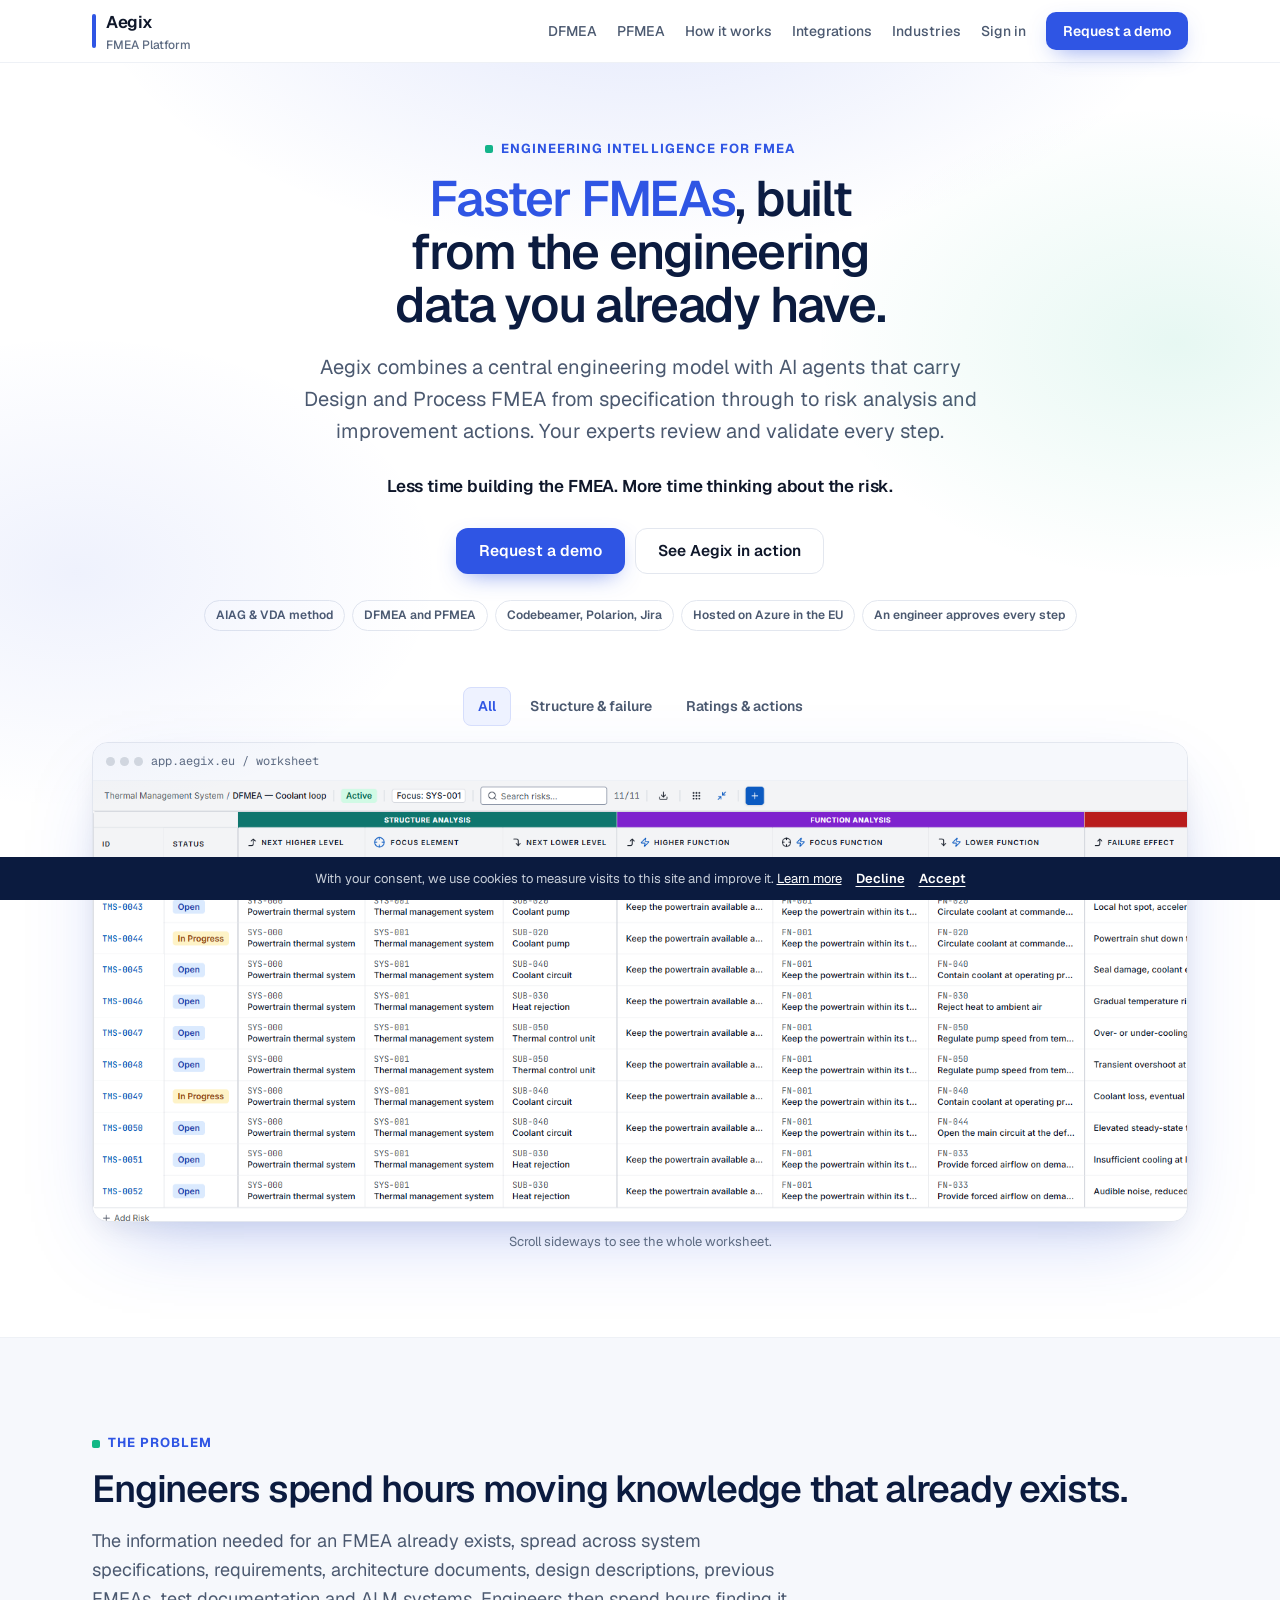
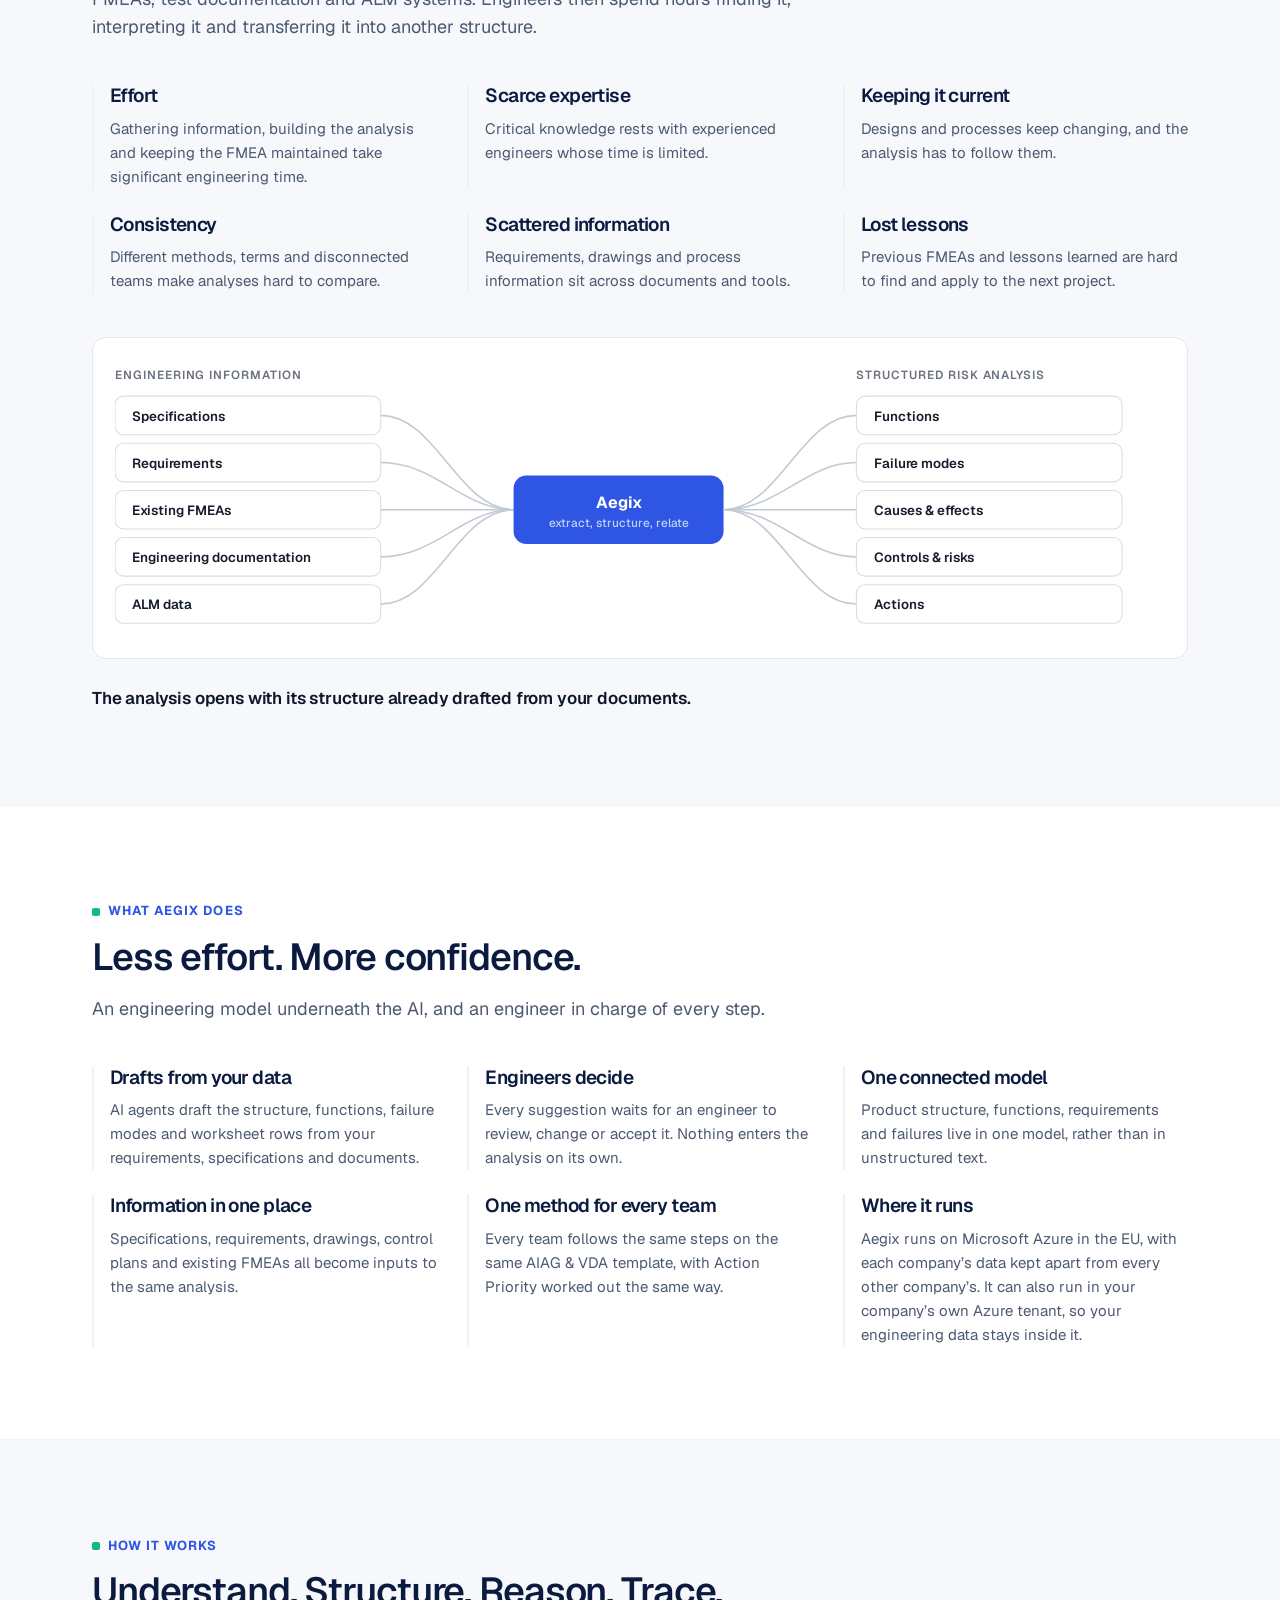
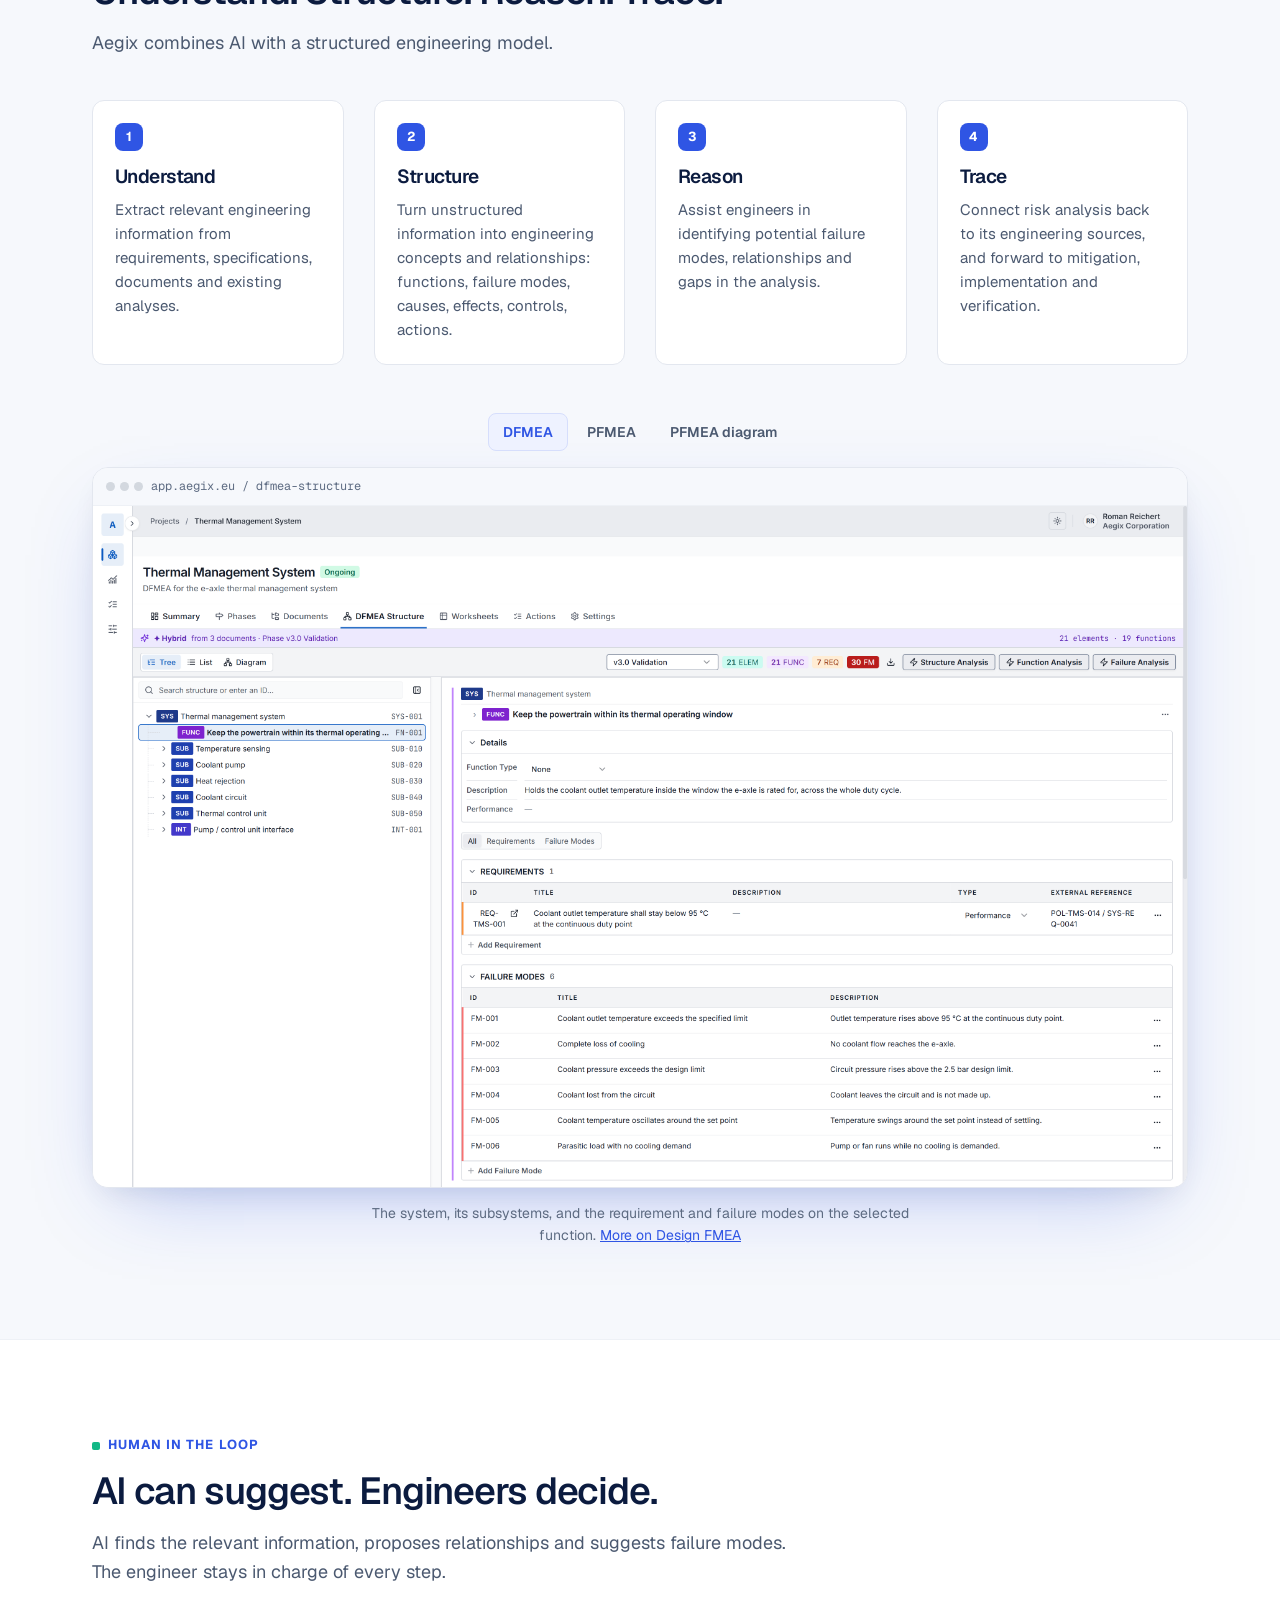
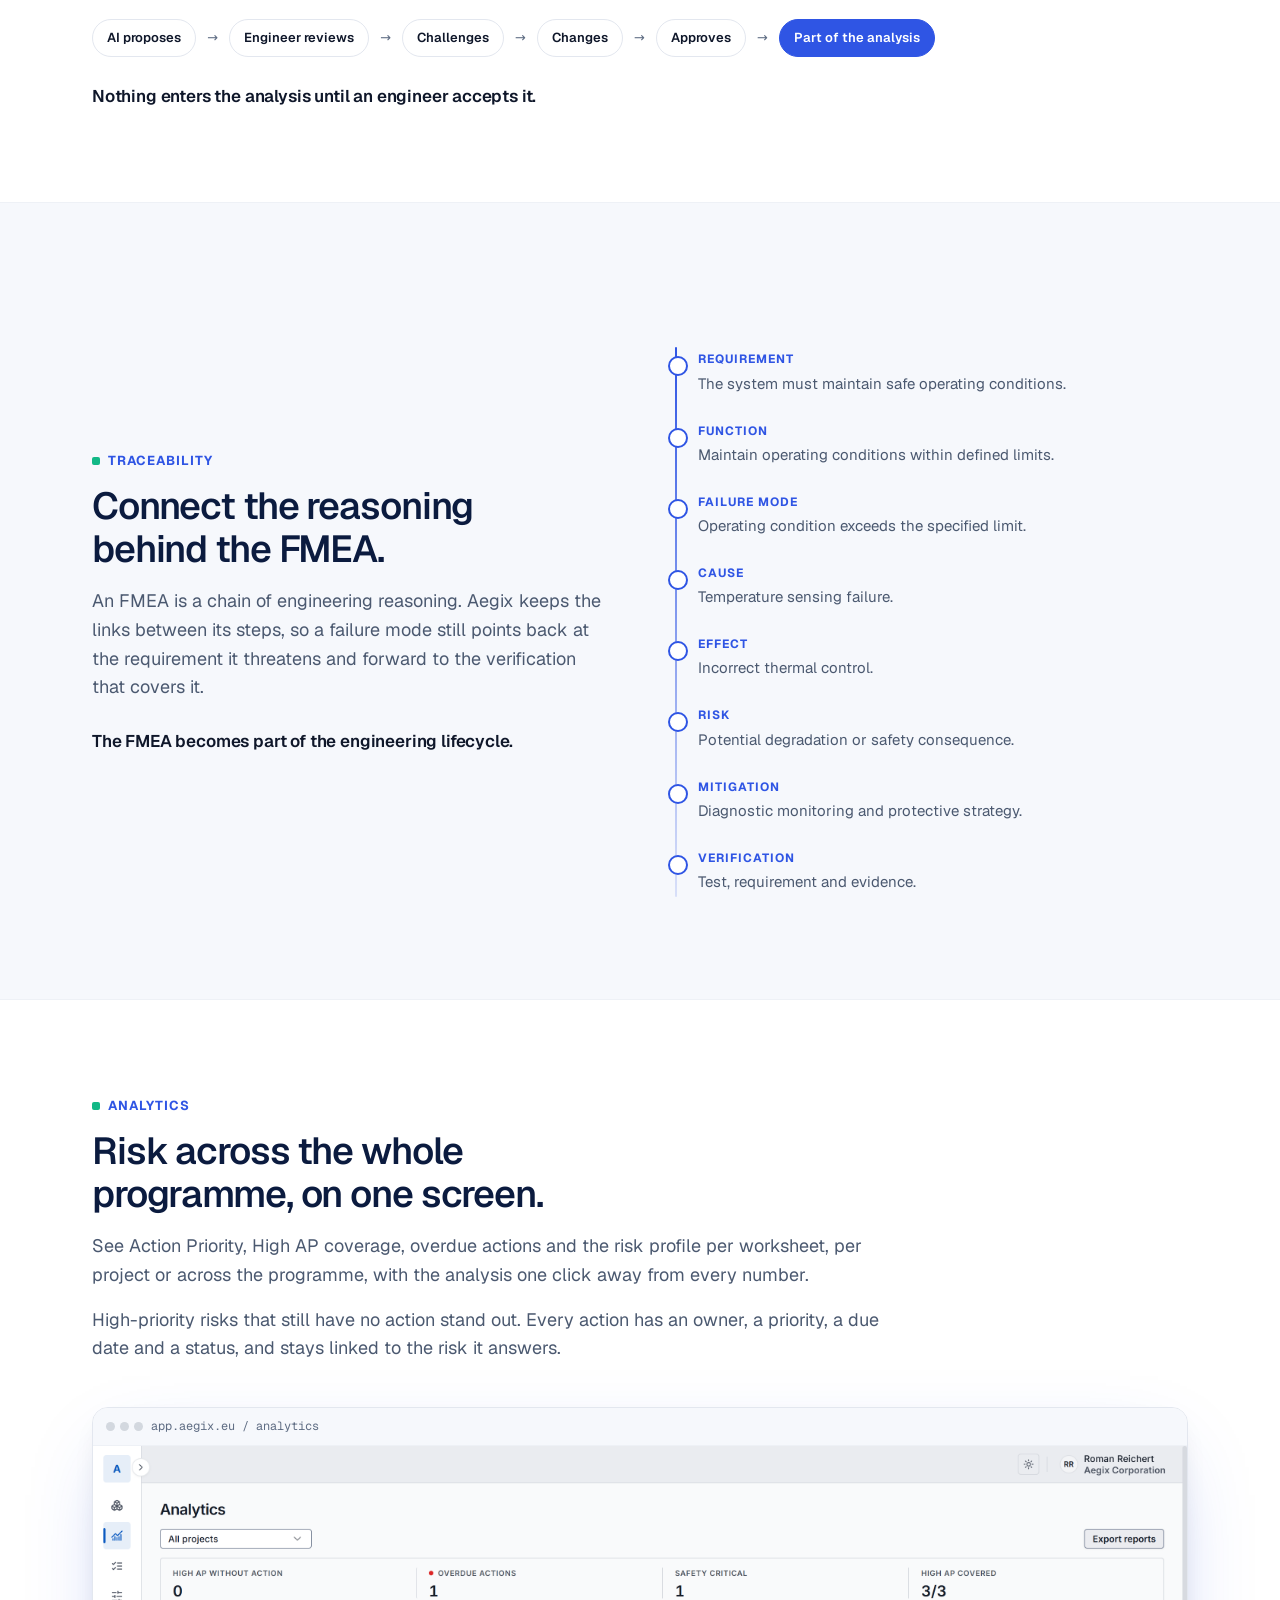
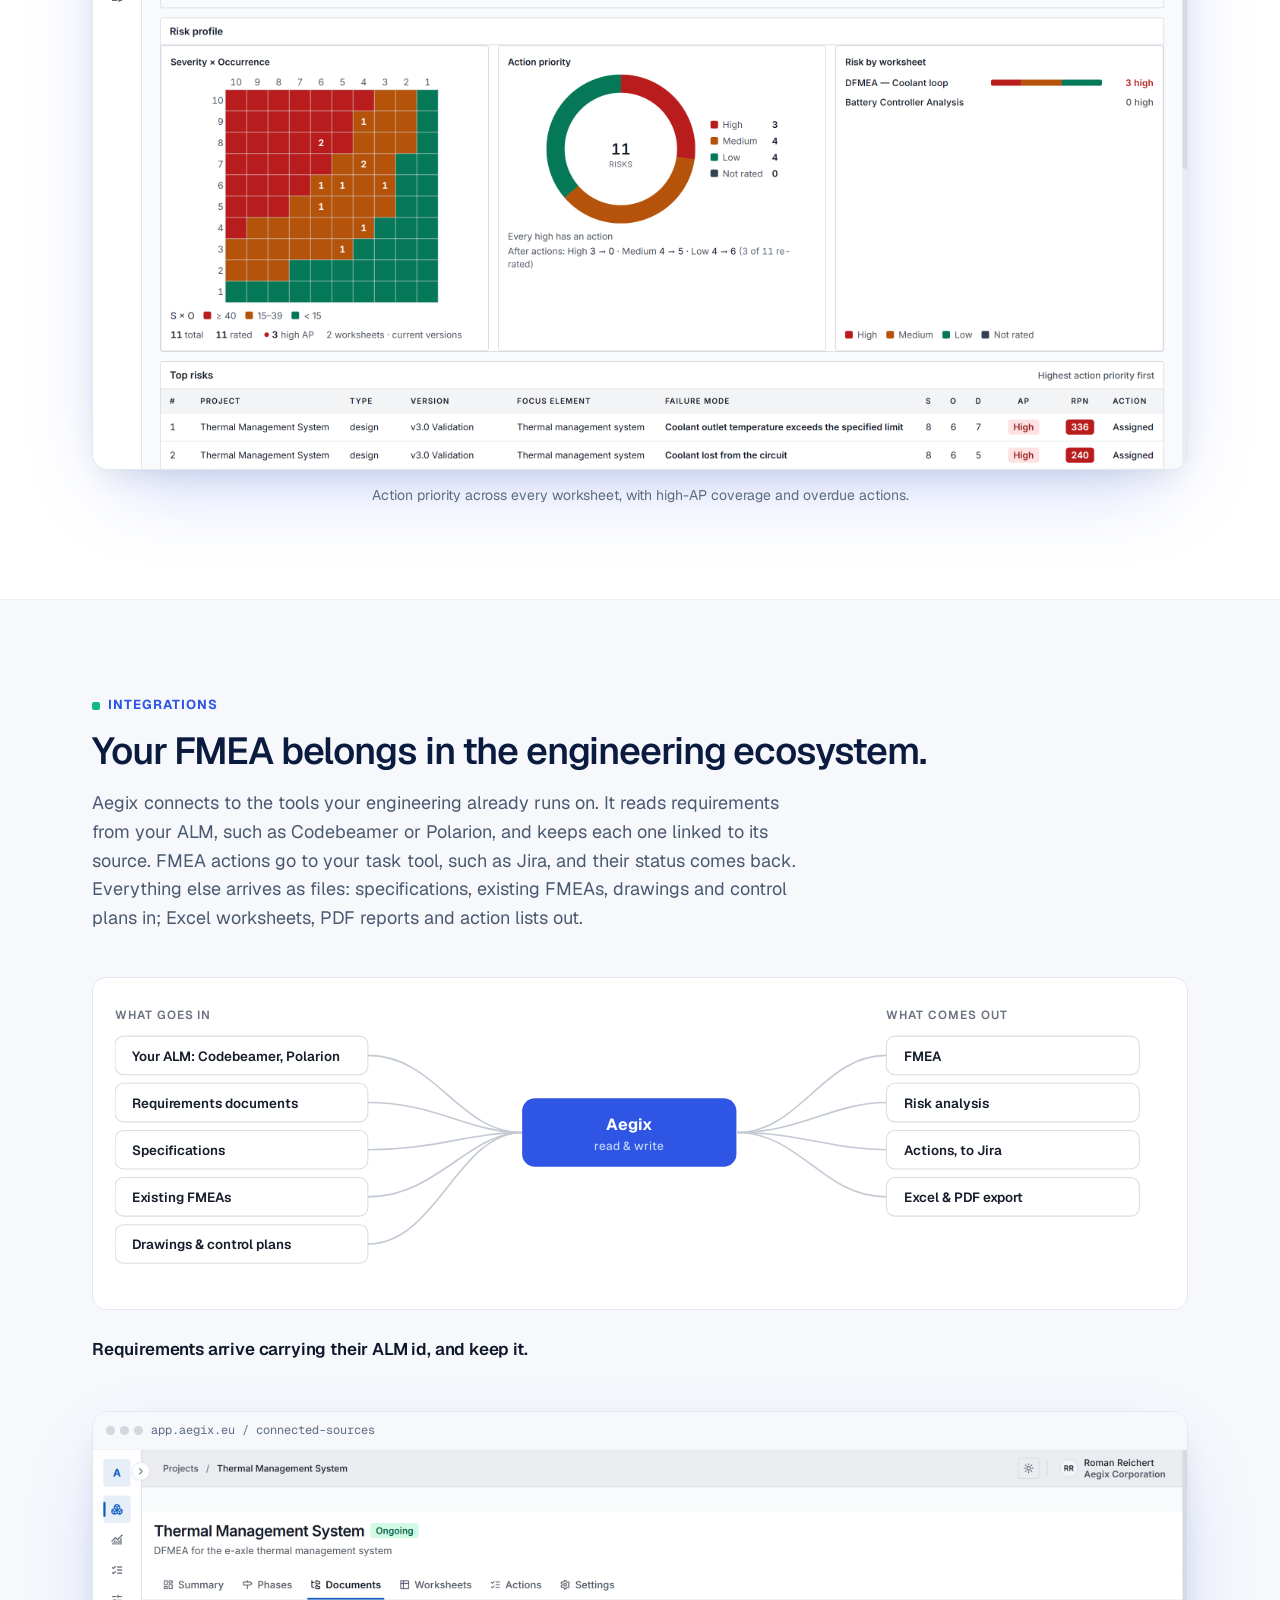
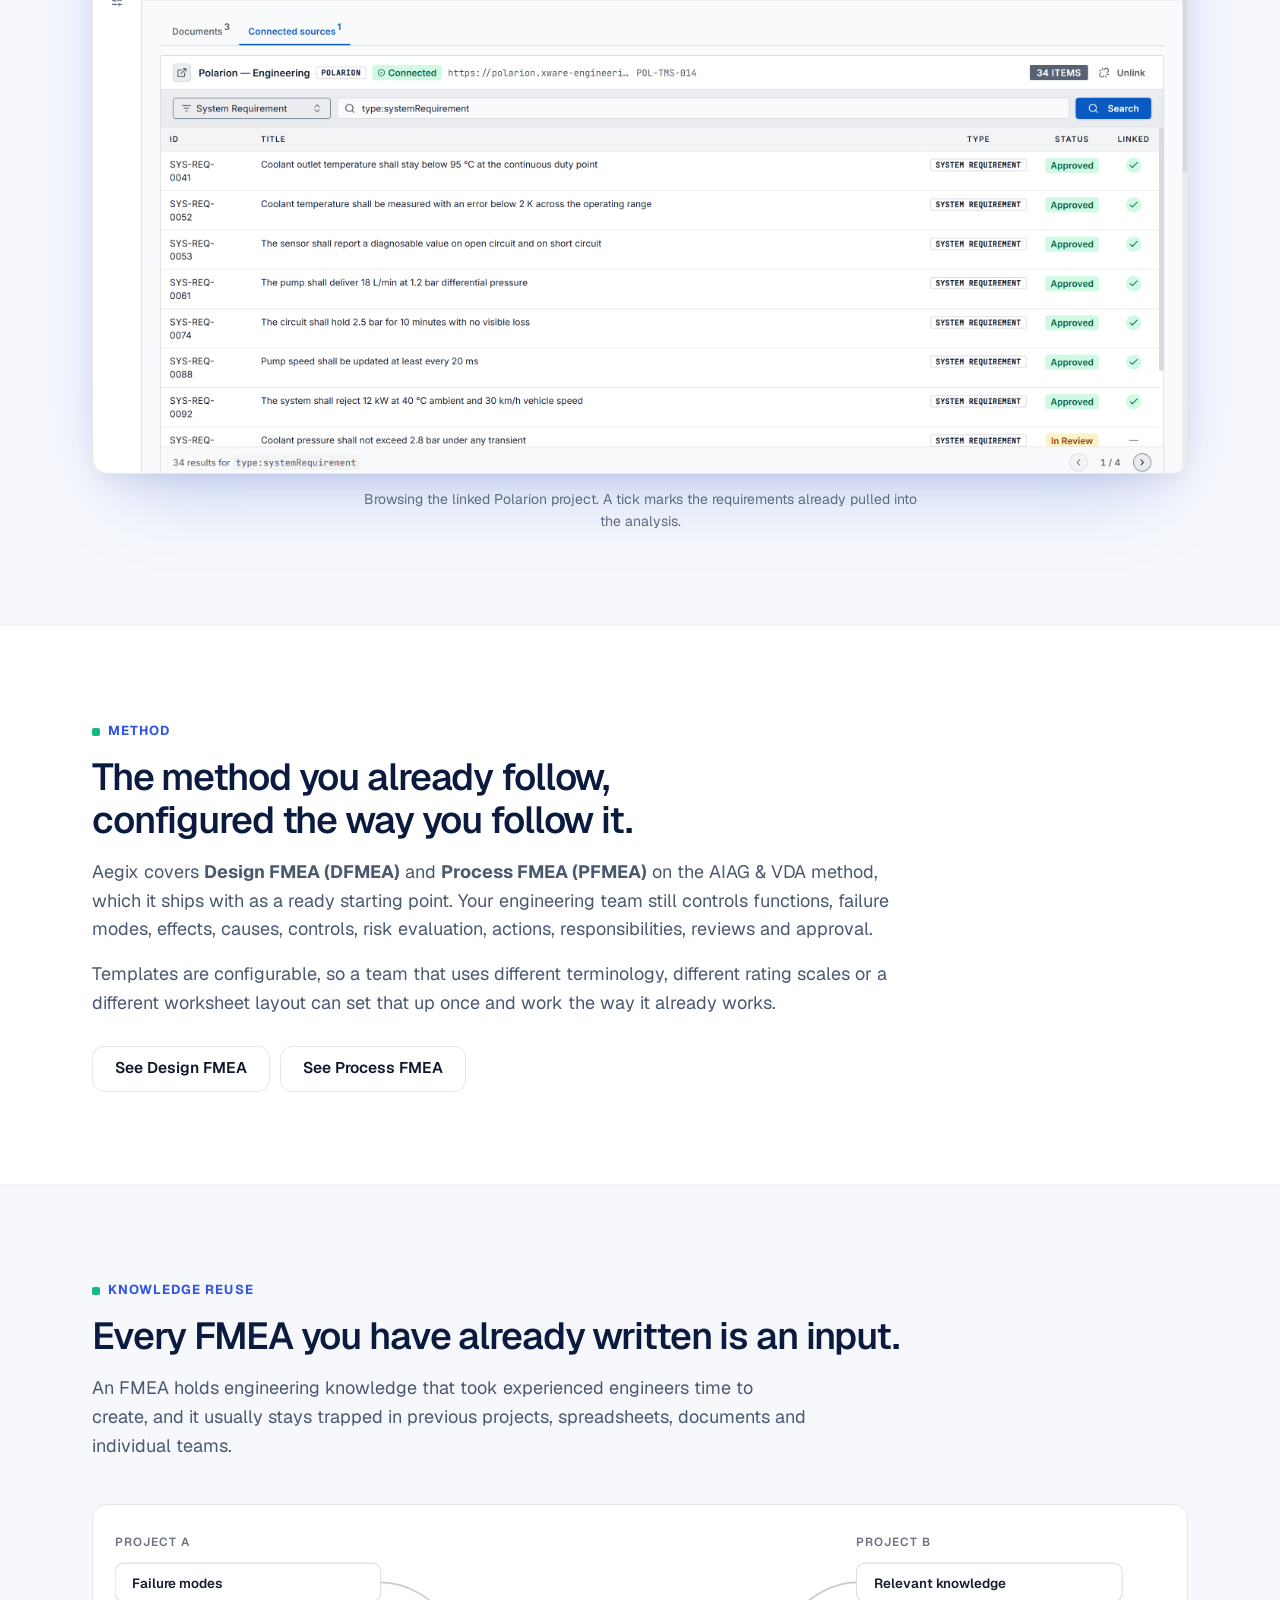
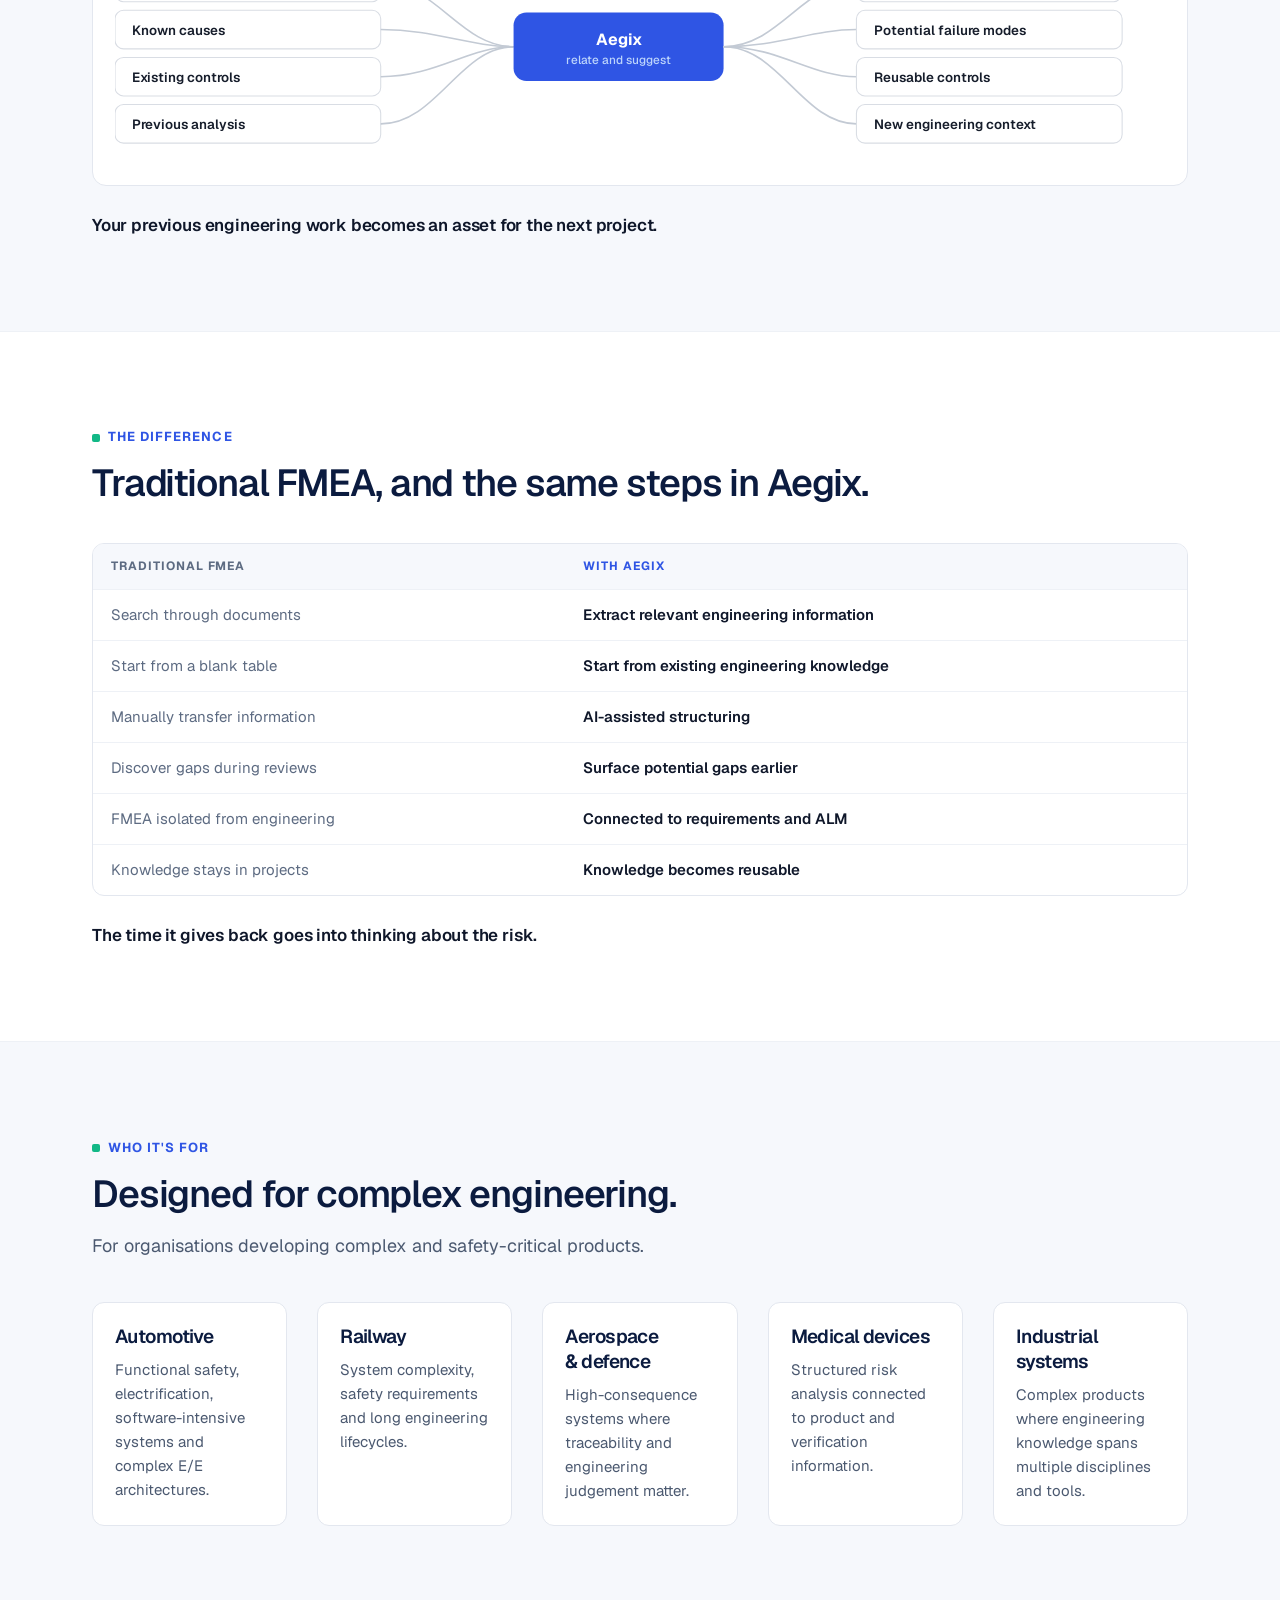
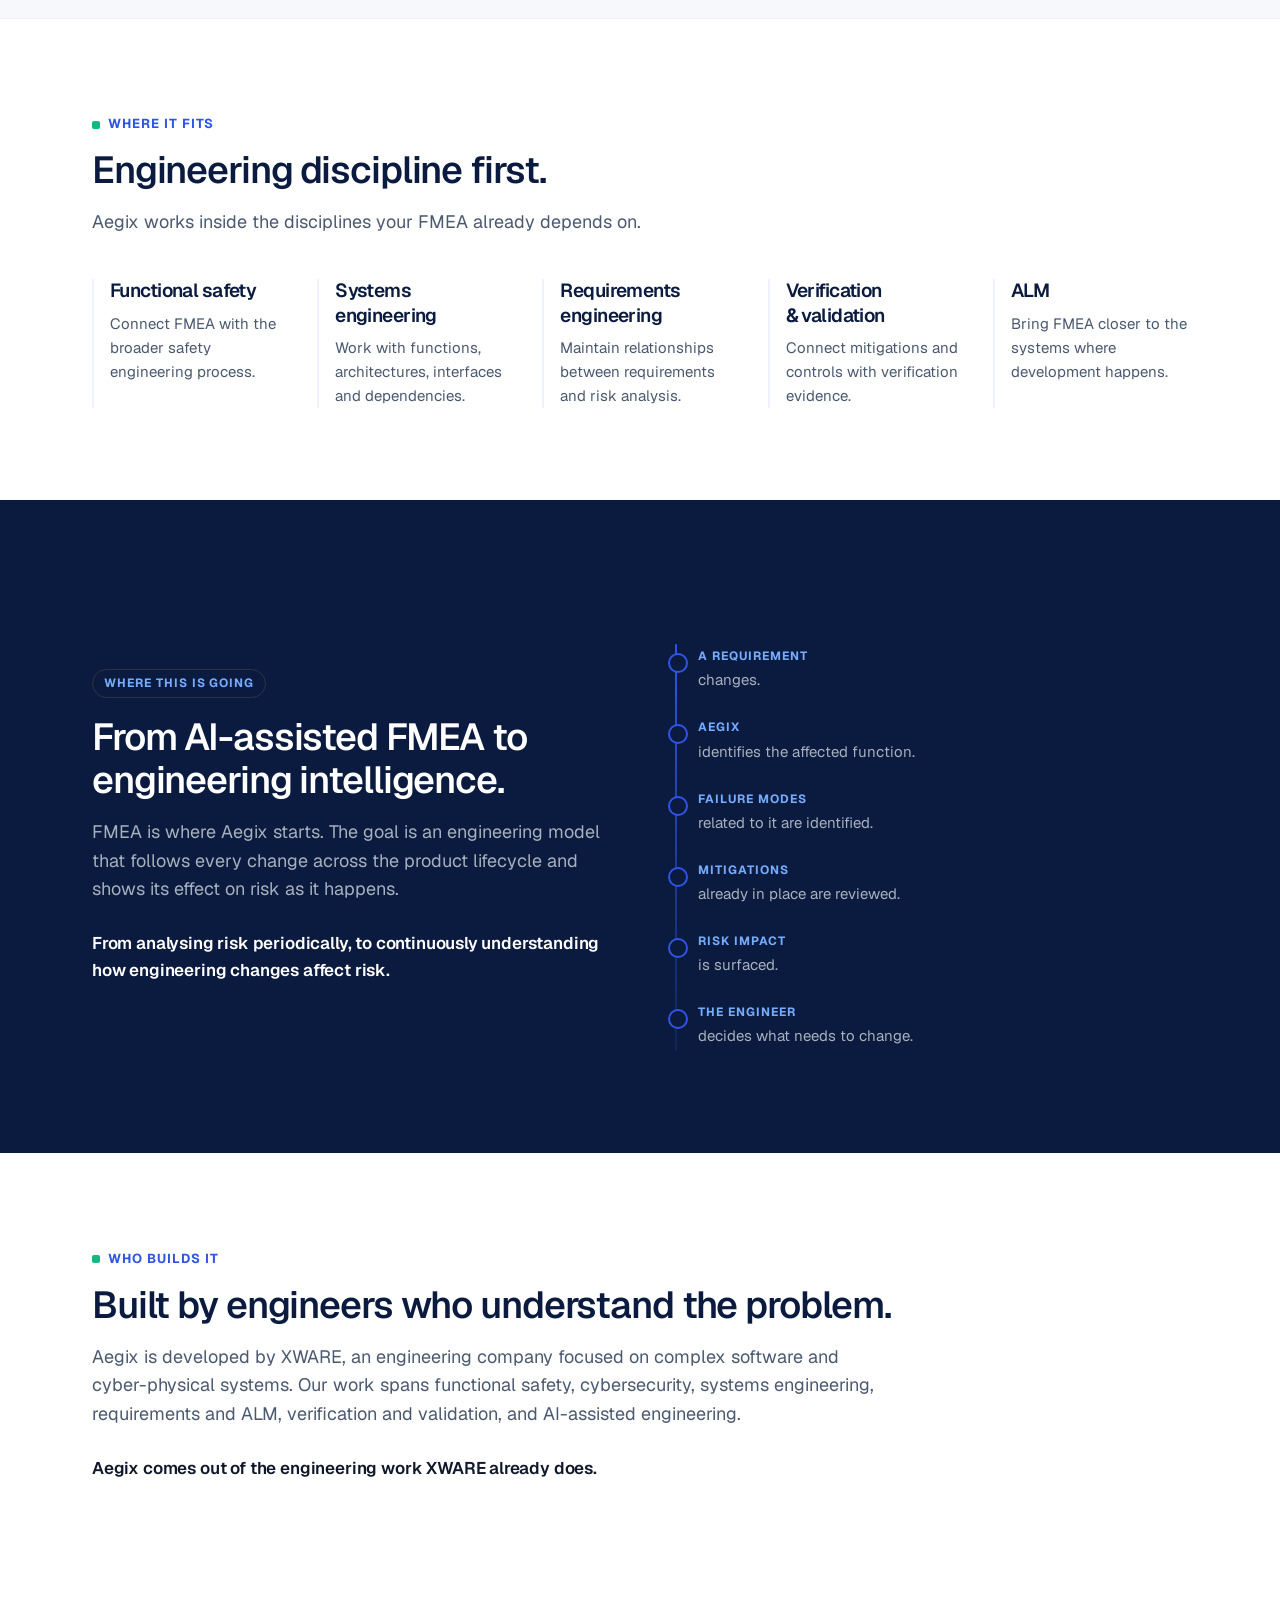
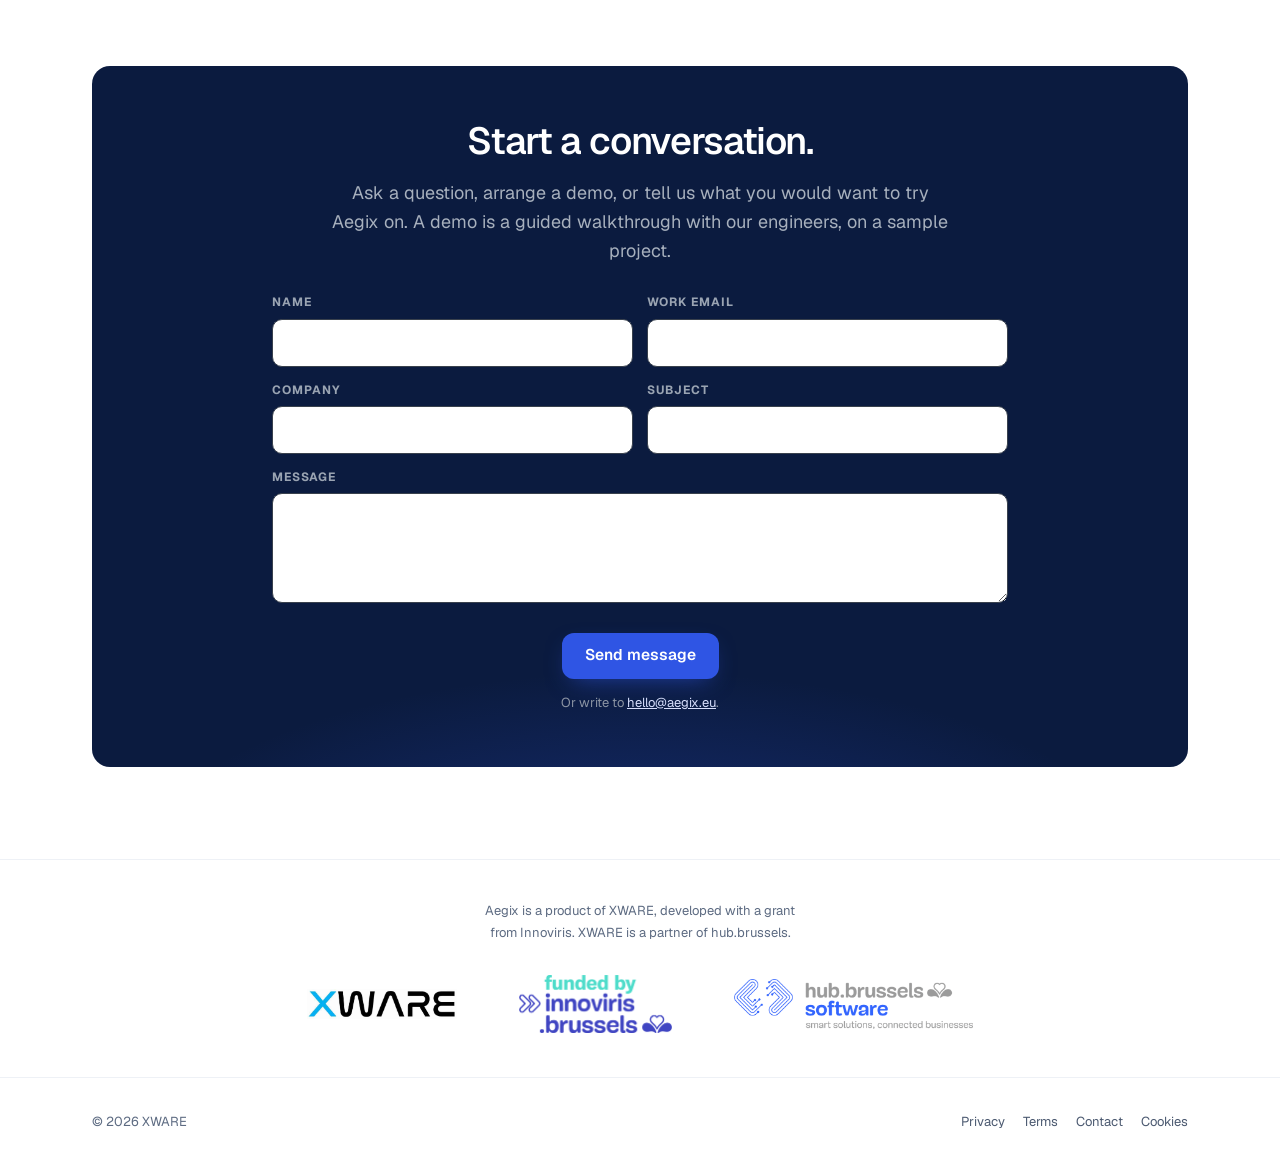
==== commit d5bcc3a2: "Privacy and terms, opt-in cookies, a sharper headline, and search work - Privacy policy and terms of" ====
--- a/index.html
+++ b/index.html
@@ -3,7 +3,7 @@
 	<head>
 		<meta charset="utf-8" />
 		<meta name="viewport" content="width=device-width, initial-scale=1" />
-		<title>Aegix: engineering intelligence for FMEA</title>
+		<title>Aegix: AI-assisted FMEA software for DFMEA and PFMEA</title>
 		<meta
 			name="description"
 			content="Aegix combines a central engineering model with AI agents to carry Design and Process FMEA from specification to risk analysis and improvement actions."
@@ -16,14 +16,14 @@
 		<meta property="og:site_name" content="Aegix" />
 		<meta property="og:locale" content="en_GB" />
 		<meta property="og:url" content="https://aegix.eu/" />
-		<meta property="og:title" content="Aegix: engineering intelligence for FMEA" />
+		<meta property="og:title" content="Aegix: AI-assisted FMEA software for DFMEA and PFMEA" />
 		<meta property="og:description" content="Aegix combines a central engineering model with AI agents to carry Design and Process FMEA from specification to risk analysis and improvement actions." />
 		<meta property="og:image" content="https://aegix.eu/og.png" />
 		<meta property="og:image:width" content="1200" />
 		<meta property="og:image:height" content="630" />
 		<meta property="og:image:alt" content="The Aegix FMEA worksheet, showing the failure chain with ratings and action priority." />
 		<meta name="twitter:card" content="summary_large_image" />
-		<meta name="twitter:title" content="Aegix: engineering intelligence for FMEA" />
+		<meta name="twitter:title" content="Aegix: AI-assisted FMEA software for DFMEA and PFMEA" />
 		<meta name="twitter:description" content="Aegix combines a central engineering model with AI agents to carry Design and Process FMEA from specification to risk analysis and improvement actions." />
 		<meta name="twitter:image" content="https://aegix.eu/og.png" />
 
@@ -149,7 +149,7 @@
 		<section class="hero">
 			<div class="shell">
 				<p class="eyebrow">Engineering intelligence for FMEA</p>
-				<h1>Your engineering data already contains the knowledge your <em>FMEA</em> needs.</h1>
+				<h1><em>Faster FMEAs</em>, built from the engineering data you already have.</h1>
 				<p class="sub">
 					Aegix combines a central engineering model with AI agents that carry
 					Design and Process FMEA from specification through to risk analysis and
@@ -711,17 +711,19 @@
 			<div class="shell foot">
 				<span>&copy; 2026 XWARE</span>
 				<span class="foot-links">
-					<a href="https://app.aegix.eu">Sign in</a>
-					<a href="mailto:hello@aegix.eu">hello@aegix.eu</a>
+					<a href="/privacy/">Privacy</a>
+					<a href="/terms/">Terms</a>
+					<a href="/#contact">Contact</a>
+					<button type="button" class="foot-cookies" id="cookie-settings">Cookies</button>
 				</span>
 			</div>
 		</footer>
 	
 		<div class="consent" id="consent" role="region" aria-label="Cookie notice" hidden>
-			<p>We use analytics to understand how this page is used. You can opt out.</p>
+			<p>With your consent, we use cookies to measure visits to this site and improve it. <a href="/privacy/#analytics">Learn more</a></p>
 			<div class="consent-actions">
-				<button type="button" id="consent-decline">Opt out</button>
-				<button type="button" id="consent-accept">OK</button>
+				<button type="button" id="consent-decline">Decline</button>
+				<button type="button" id="consent-accept">Accept</button>
 			</div>
 		</div>
 
--- a/site.css
+++ b/site.css
@@ -342,3 +342,22 @@
 
 /* The page you are on, in the menu. */
 nav a[aria-current="page"], .nav-menu a[aria-current="page"] { color: var(--brand); }
+
+/* Footer Cookies button, styled as the links beside it. */
+.foot-cookies { font: inherit; color: var(--muted-fg); background: none; border: 0; padding: 0; cursor: pointer; }
+.foot-cookies:hover { color: var(--fg); }
+.consent a { color: #fff; }
+
+/* Legal pages: one readable column. */
+.legal { padding-top: 64px; }
+.legal h1 { font-size: var(--t-h2); line-height: 1.14; }
+.legal .draft { margin-top: 16px; padding: 12px 16px; border: 1px solid var(--border); border-radius: 12px; background: var(--bg-soft); font-size: var(--t-md); color: var(--muted-fg); max-width: 70ch; }
+.legal h2 { margin-top: 40px; font-size: var(--t-h3); }
+.legal p, .legal li { margin-top: 12px; max-width: 70ch; font-size: var(--t-lg); line-height: 1.7; color: var(--muted-fg); }
+.legal ul { padding-left: 20px; margin: 0; }
+.legal .back { display: inline-block; margin-top: 44px; font-weight: 600; text-decoration: none; }
+
+/* FAQ: question and answer pairs, two columns on wide screens. */
+.faq { margin-top: 36px; display: grid; gap: 28px 48px; }
+@media (min-width: 60rem) { .faq { grid-template-columns: 1fr 1fr; } }
+.faq-item p { margin-top: 8px; font-size: var(--t-lg); line-height: 1.6; color: var(--muted-fg); }
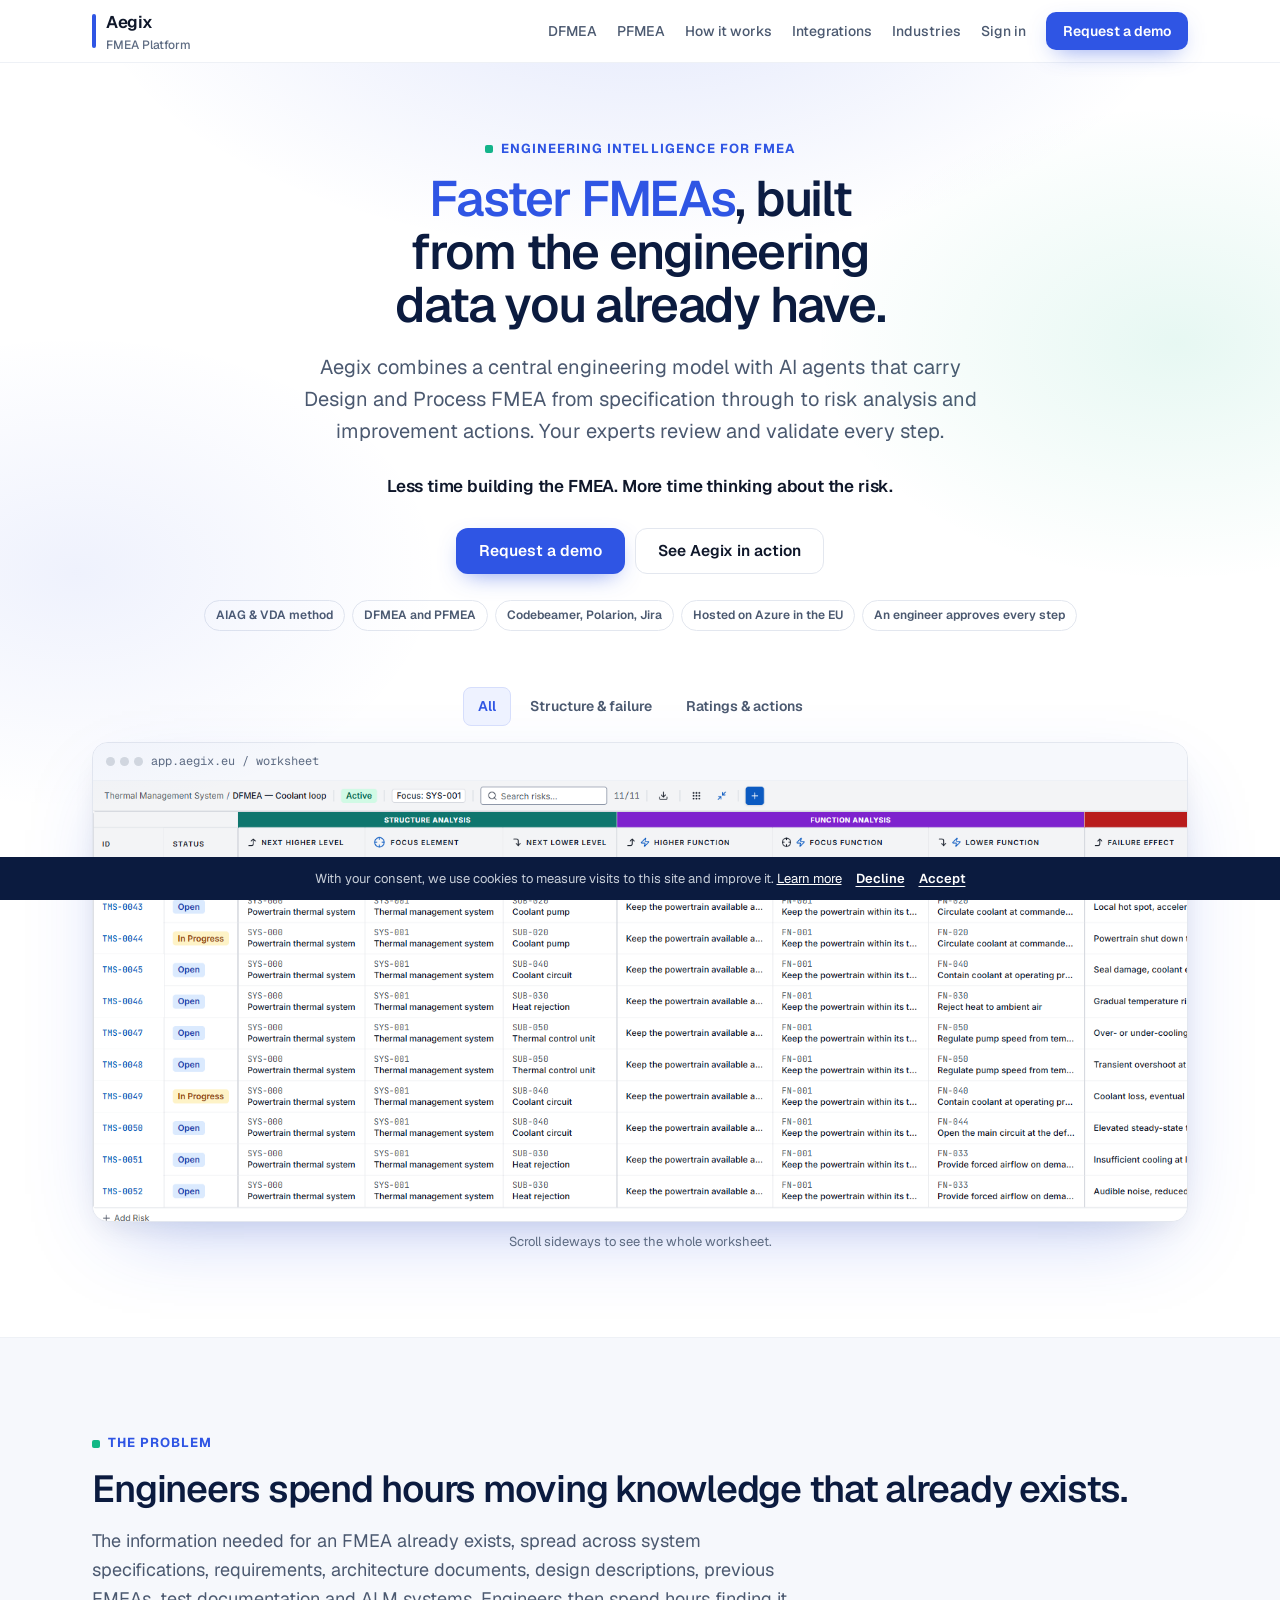
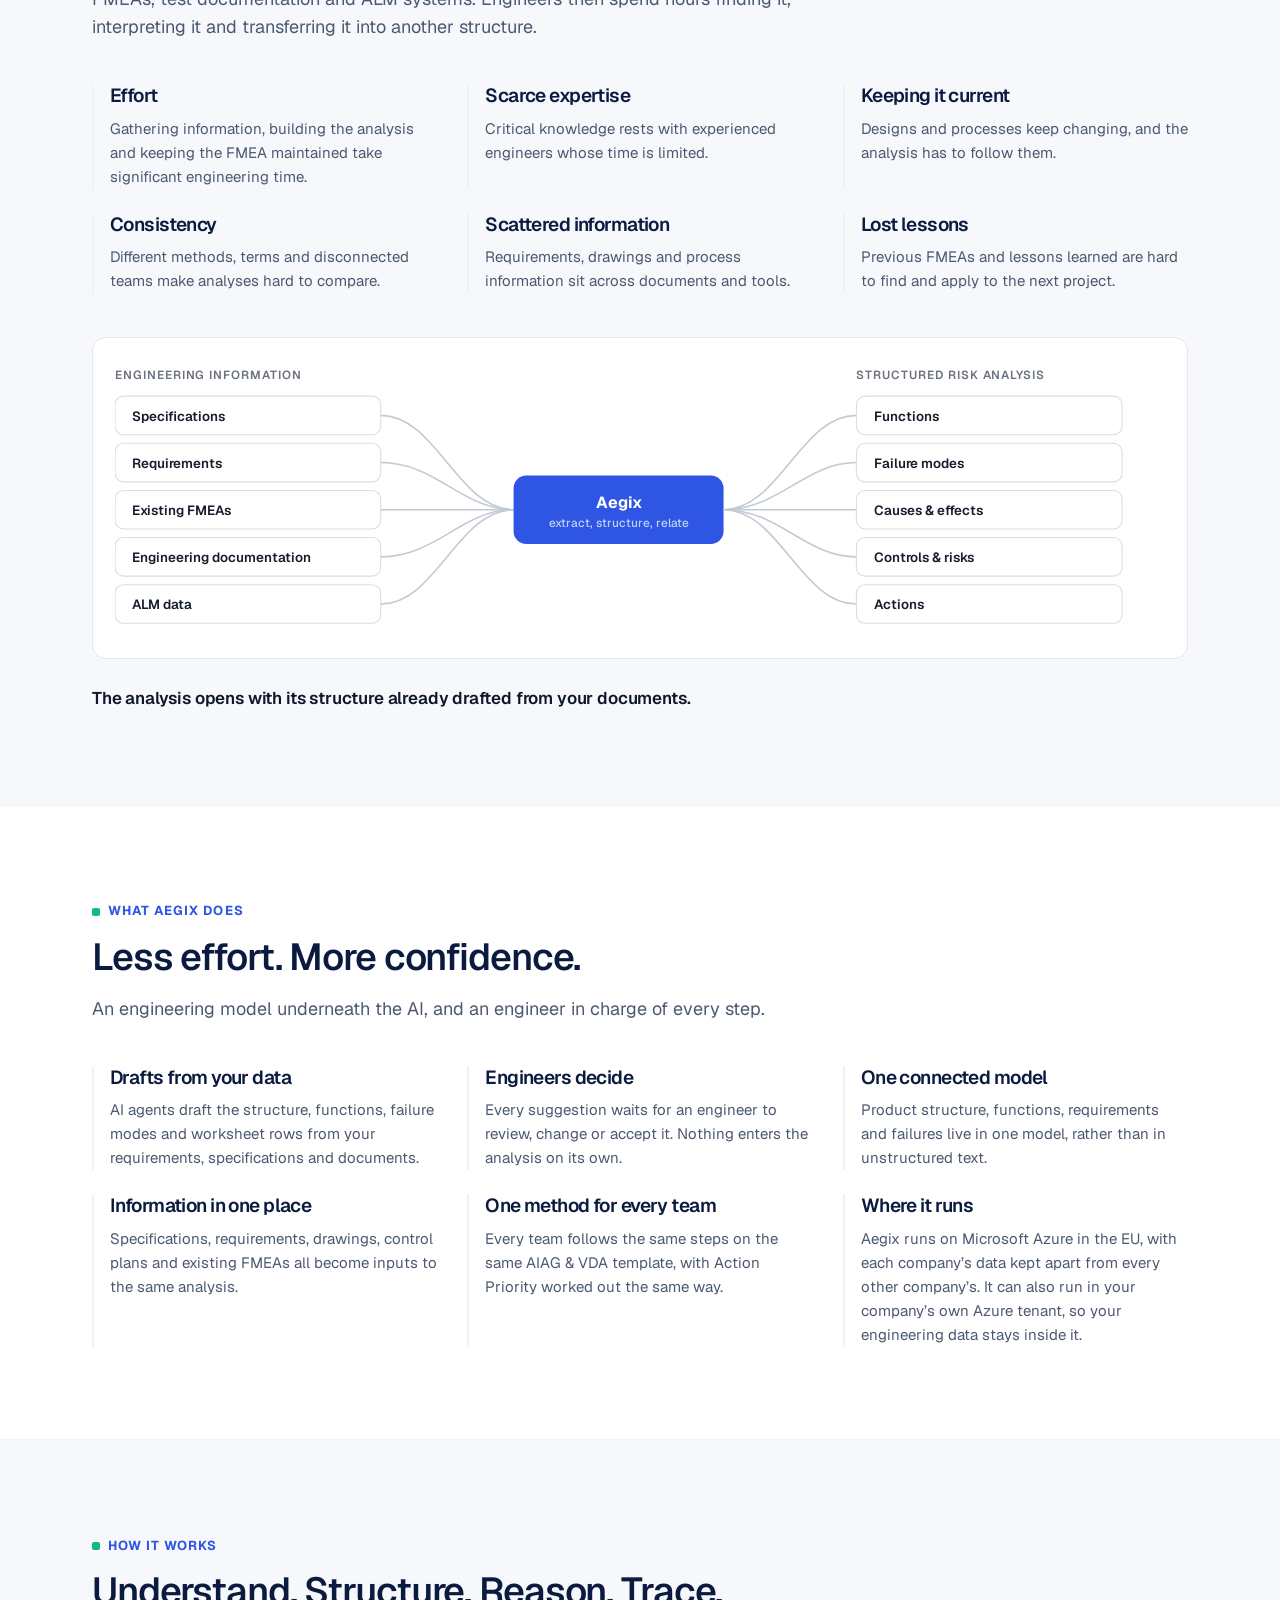
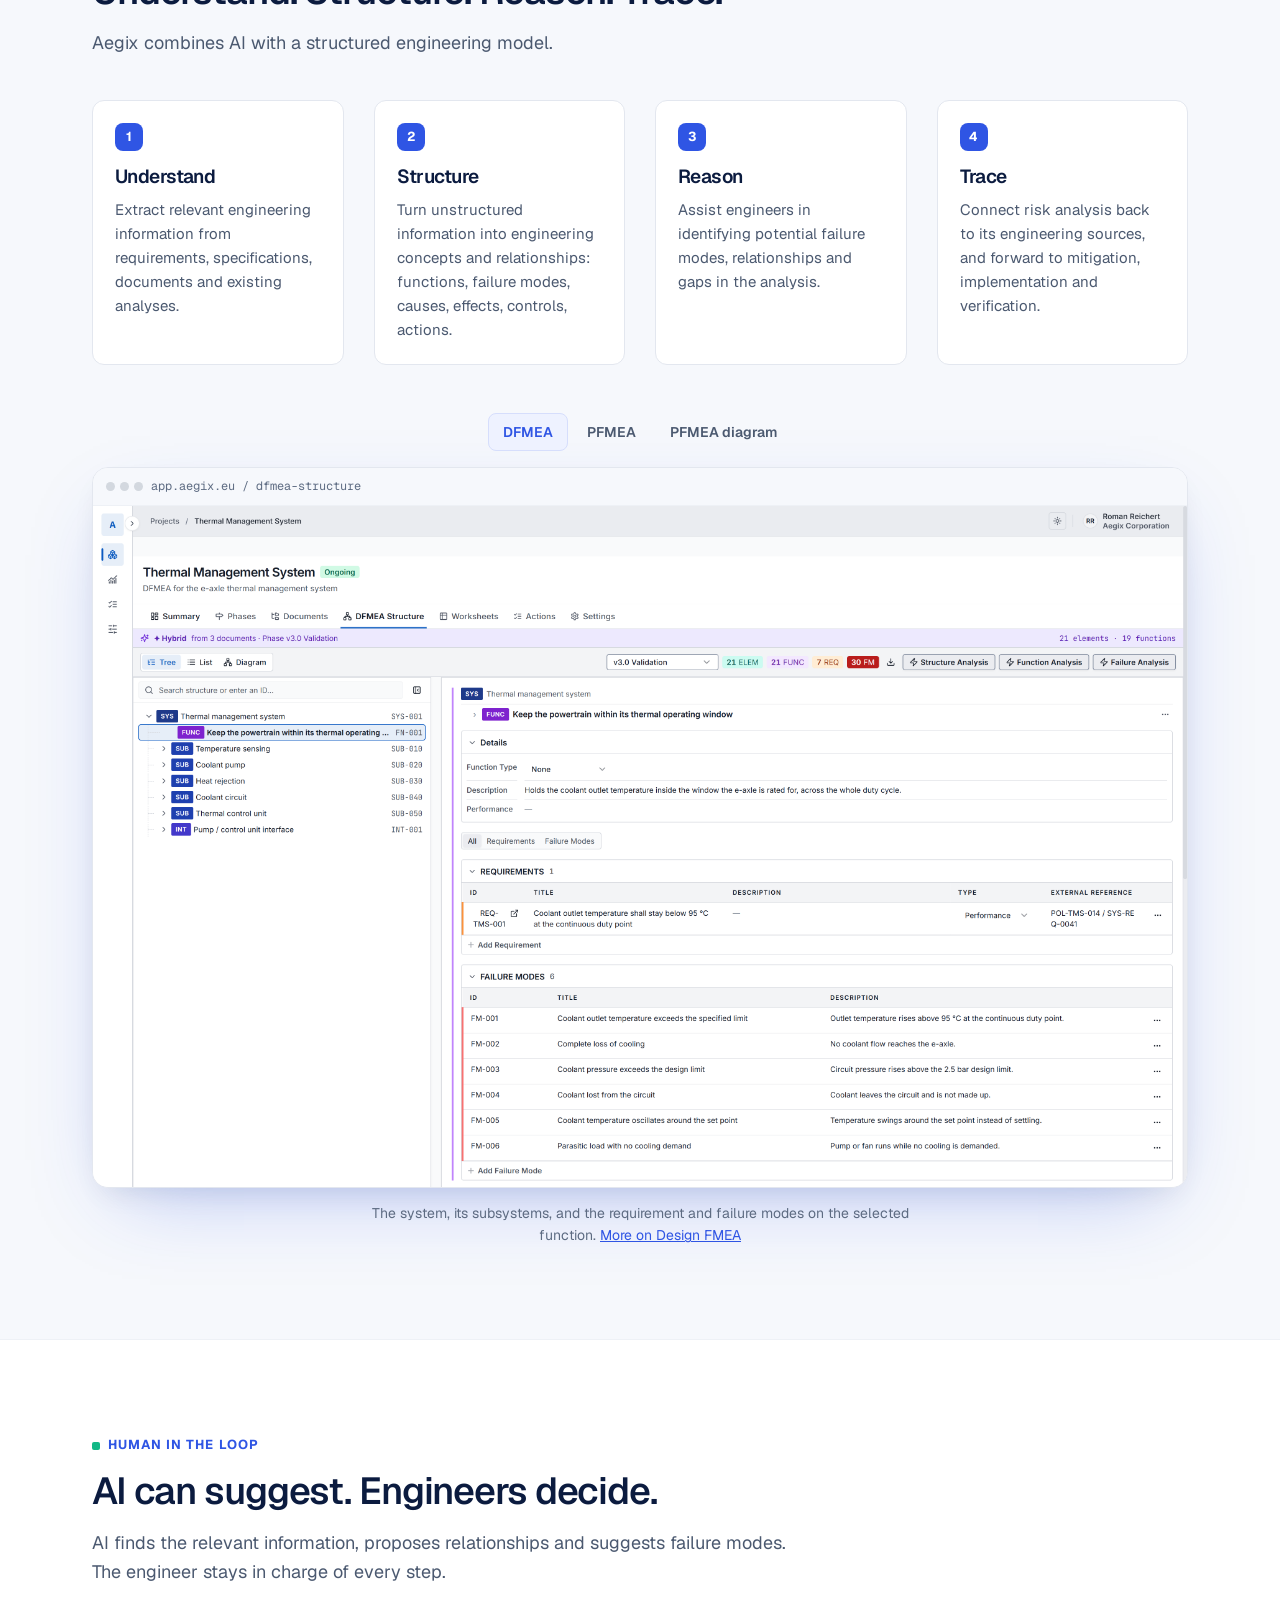
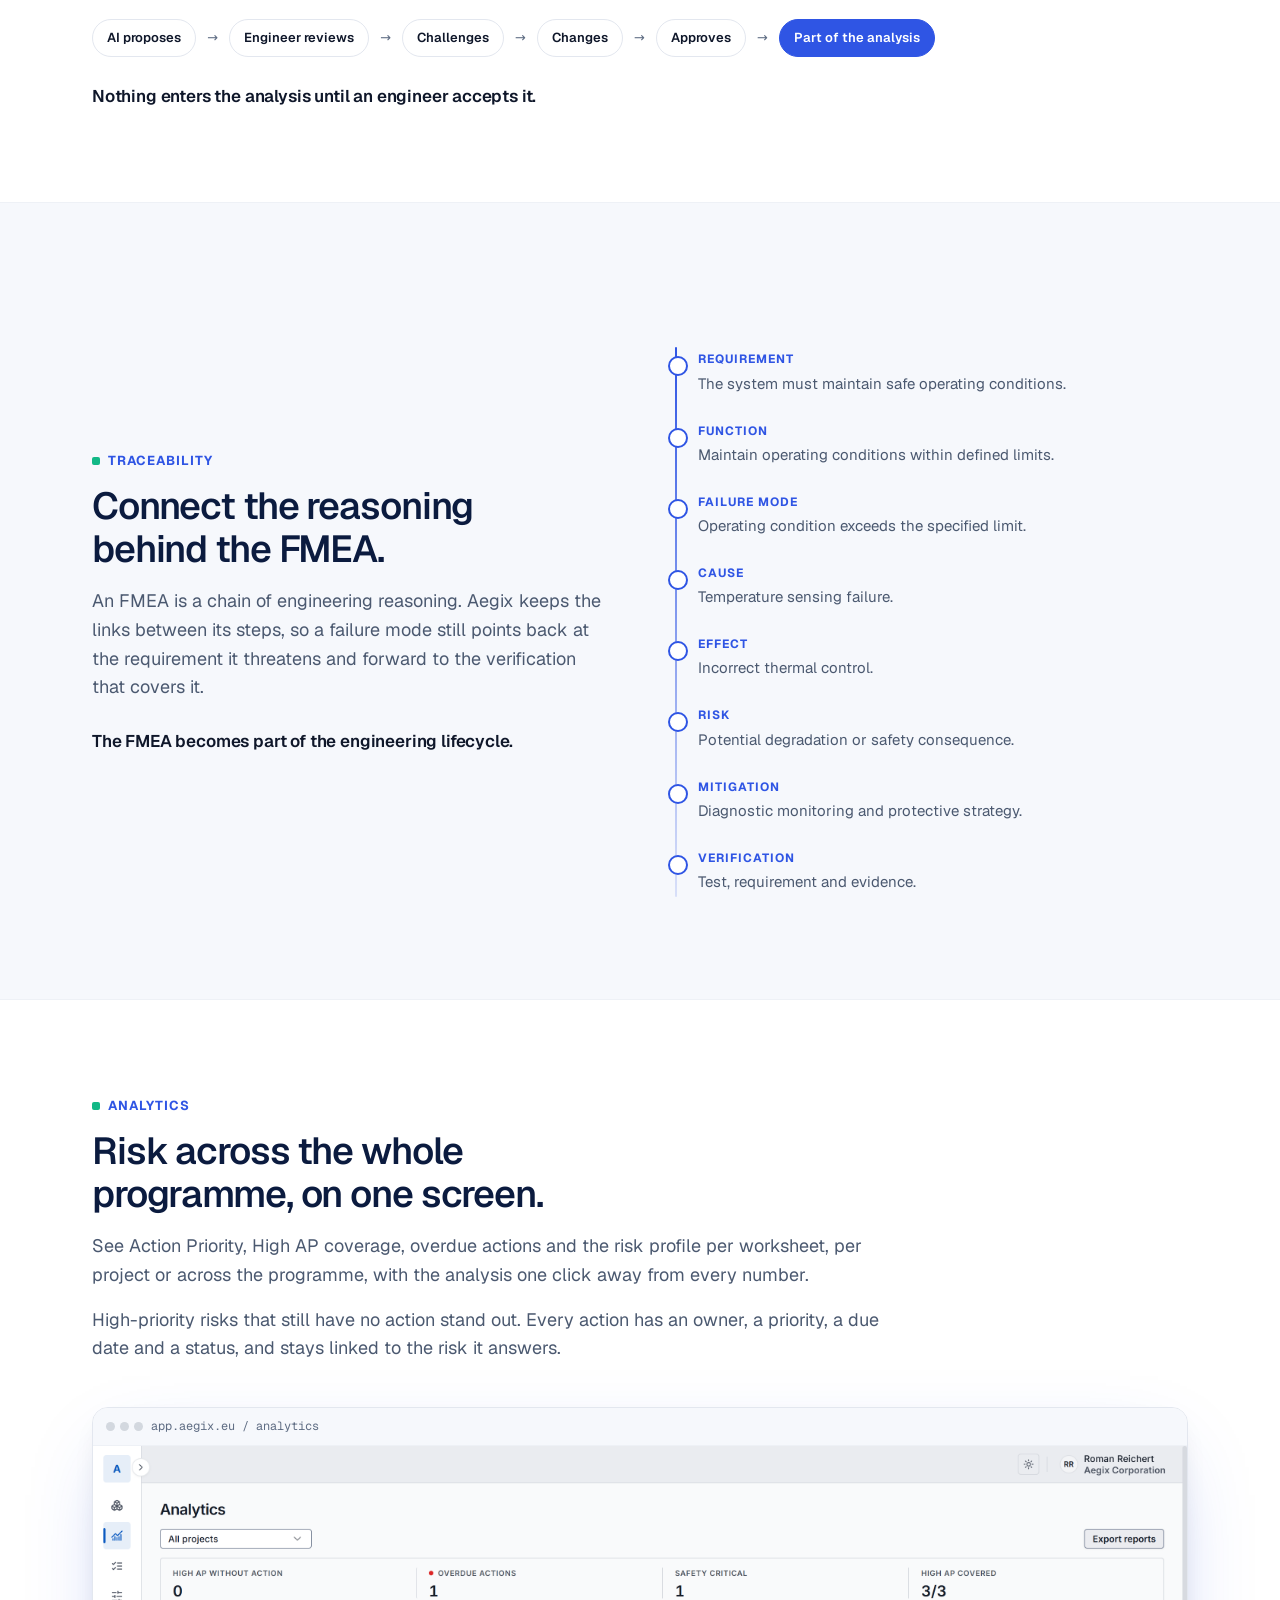
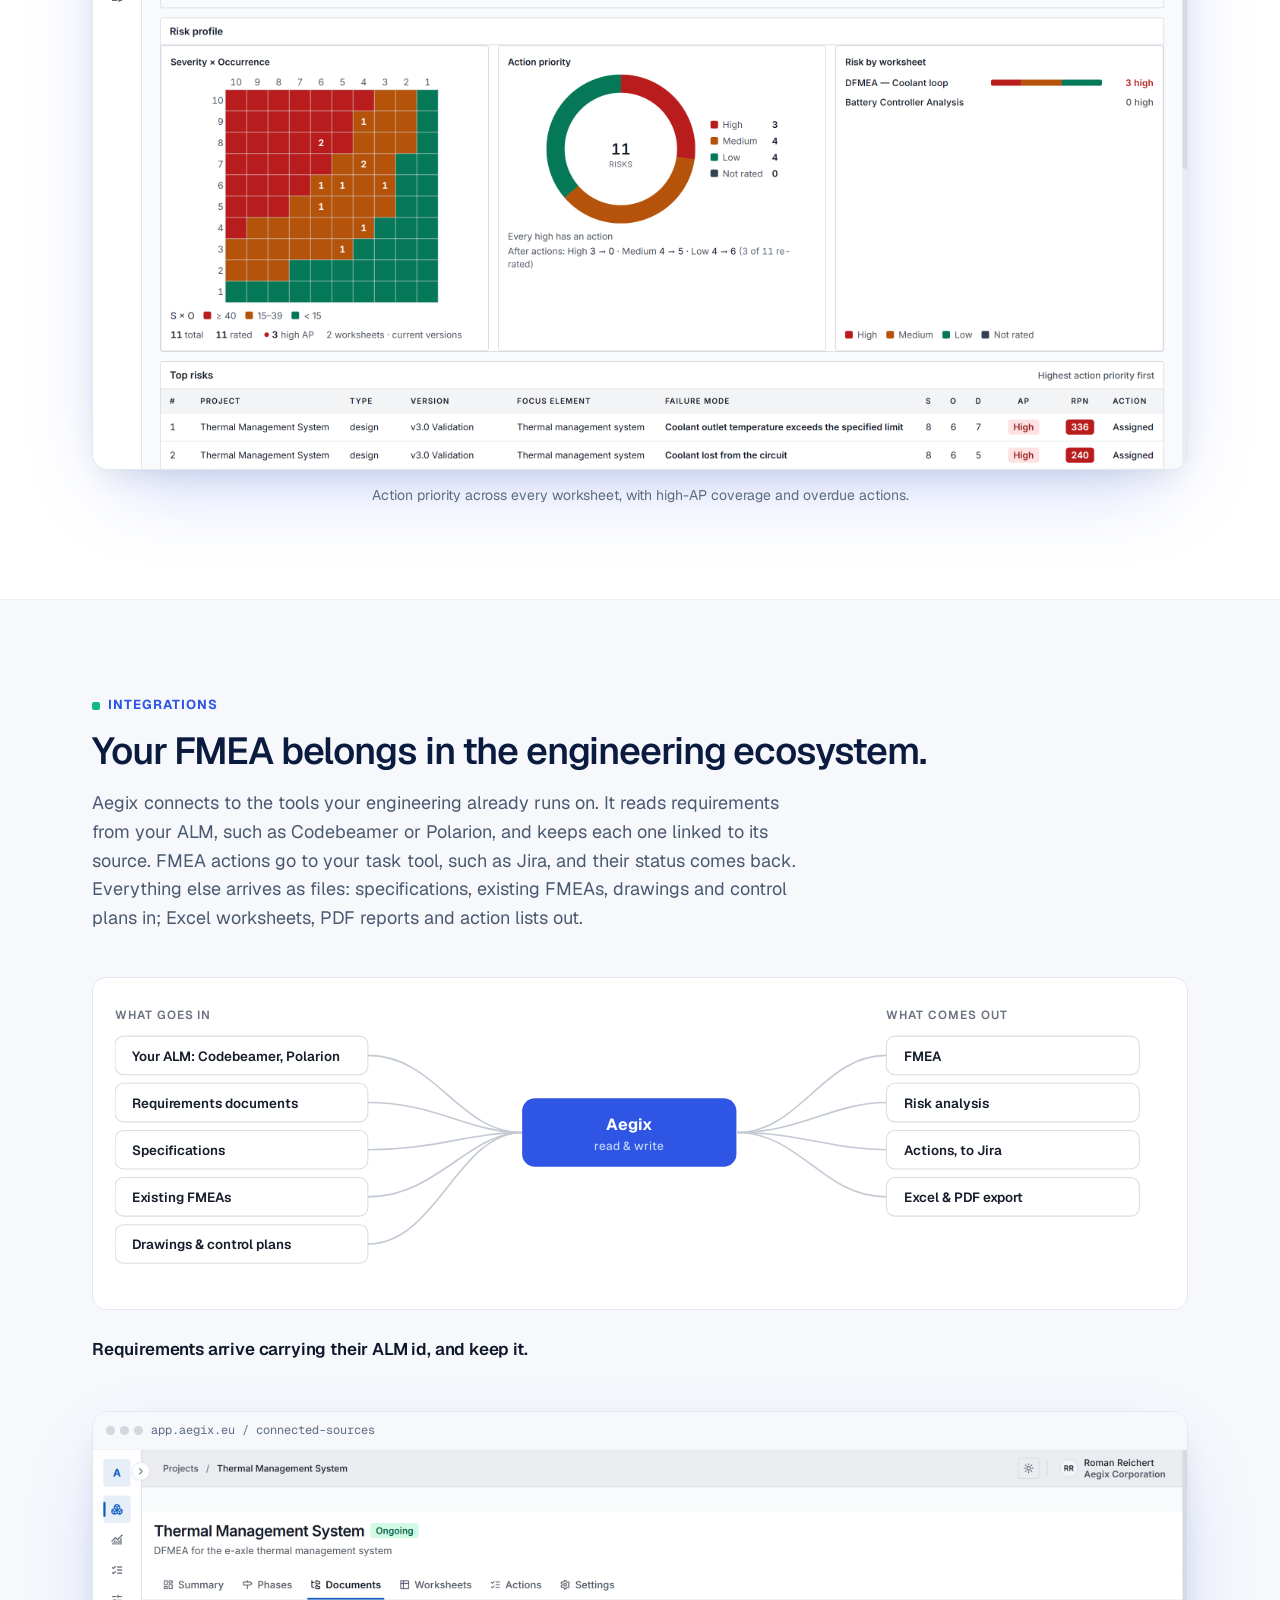
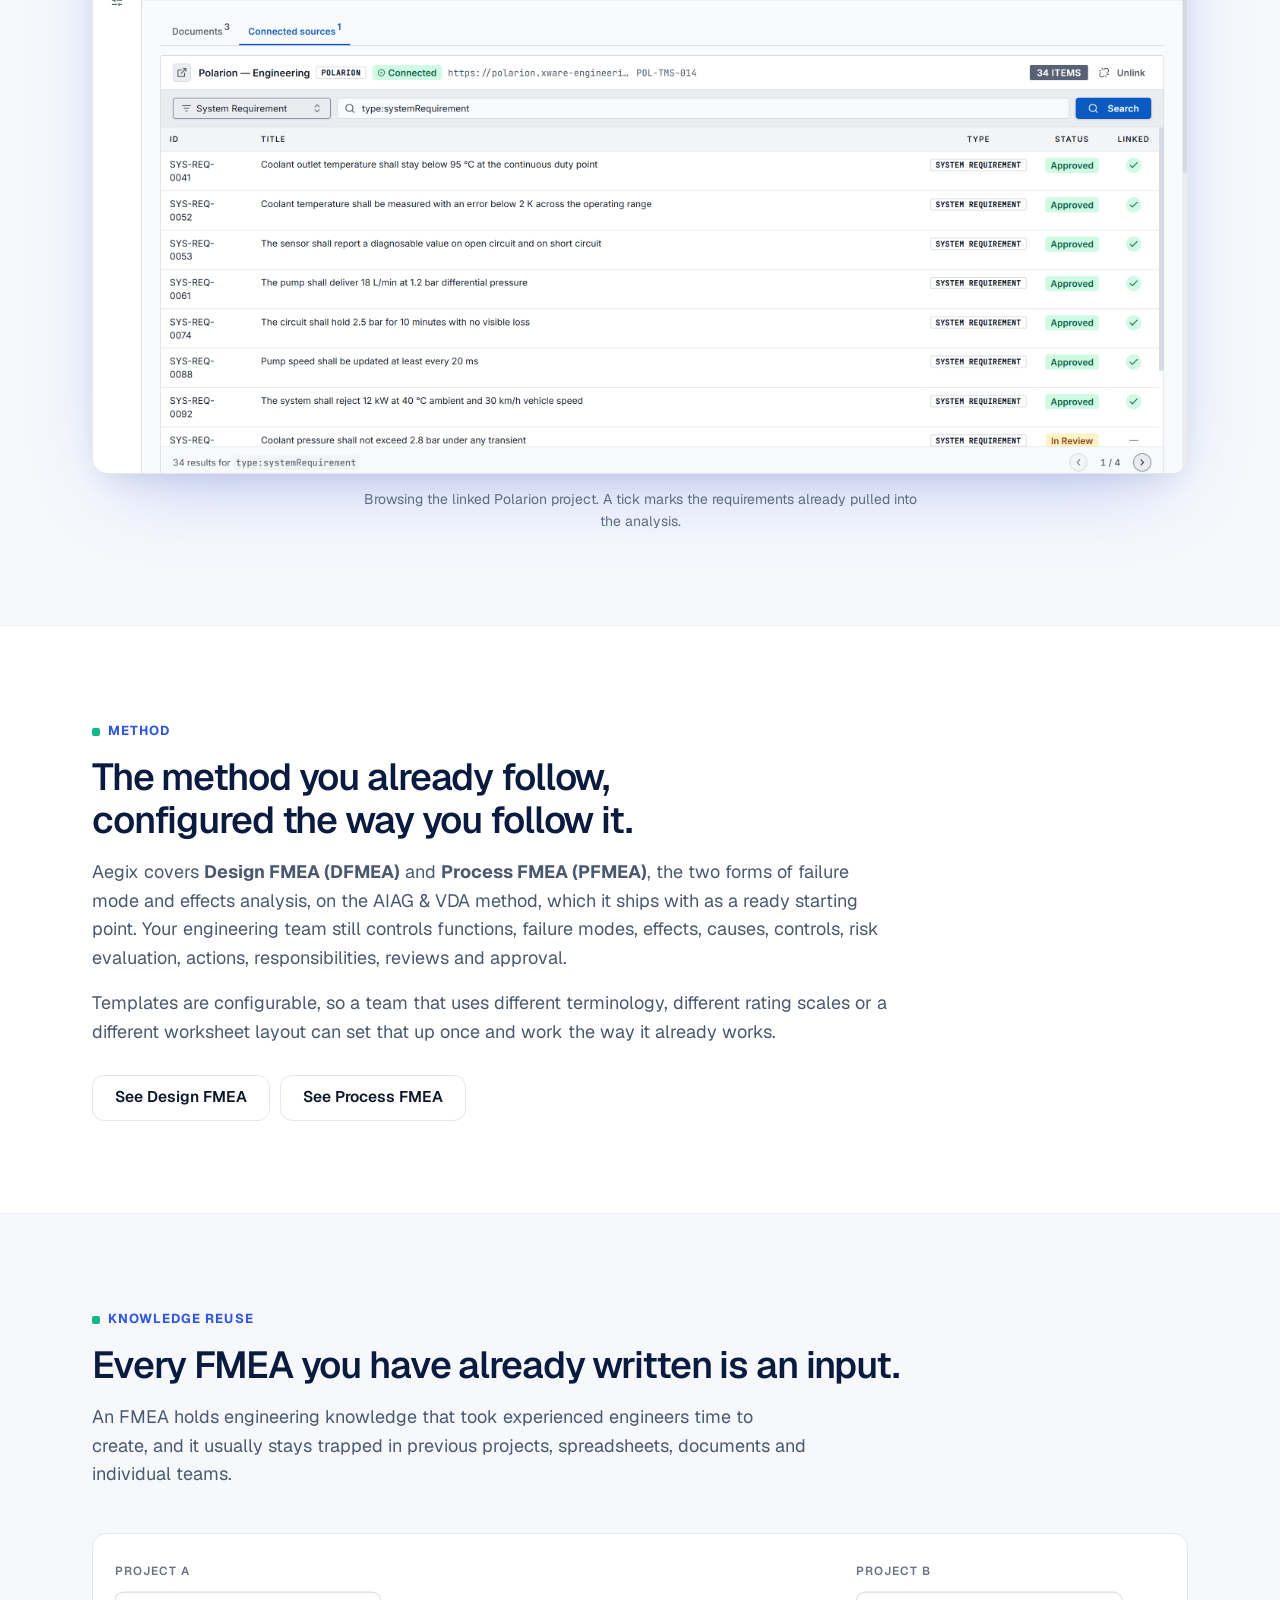
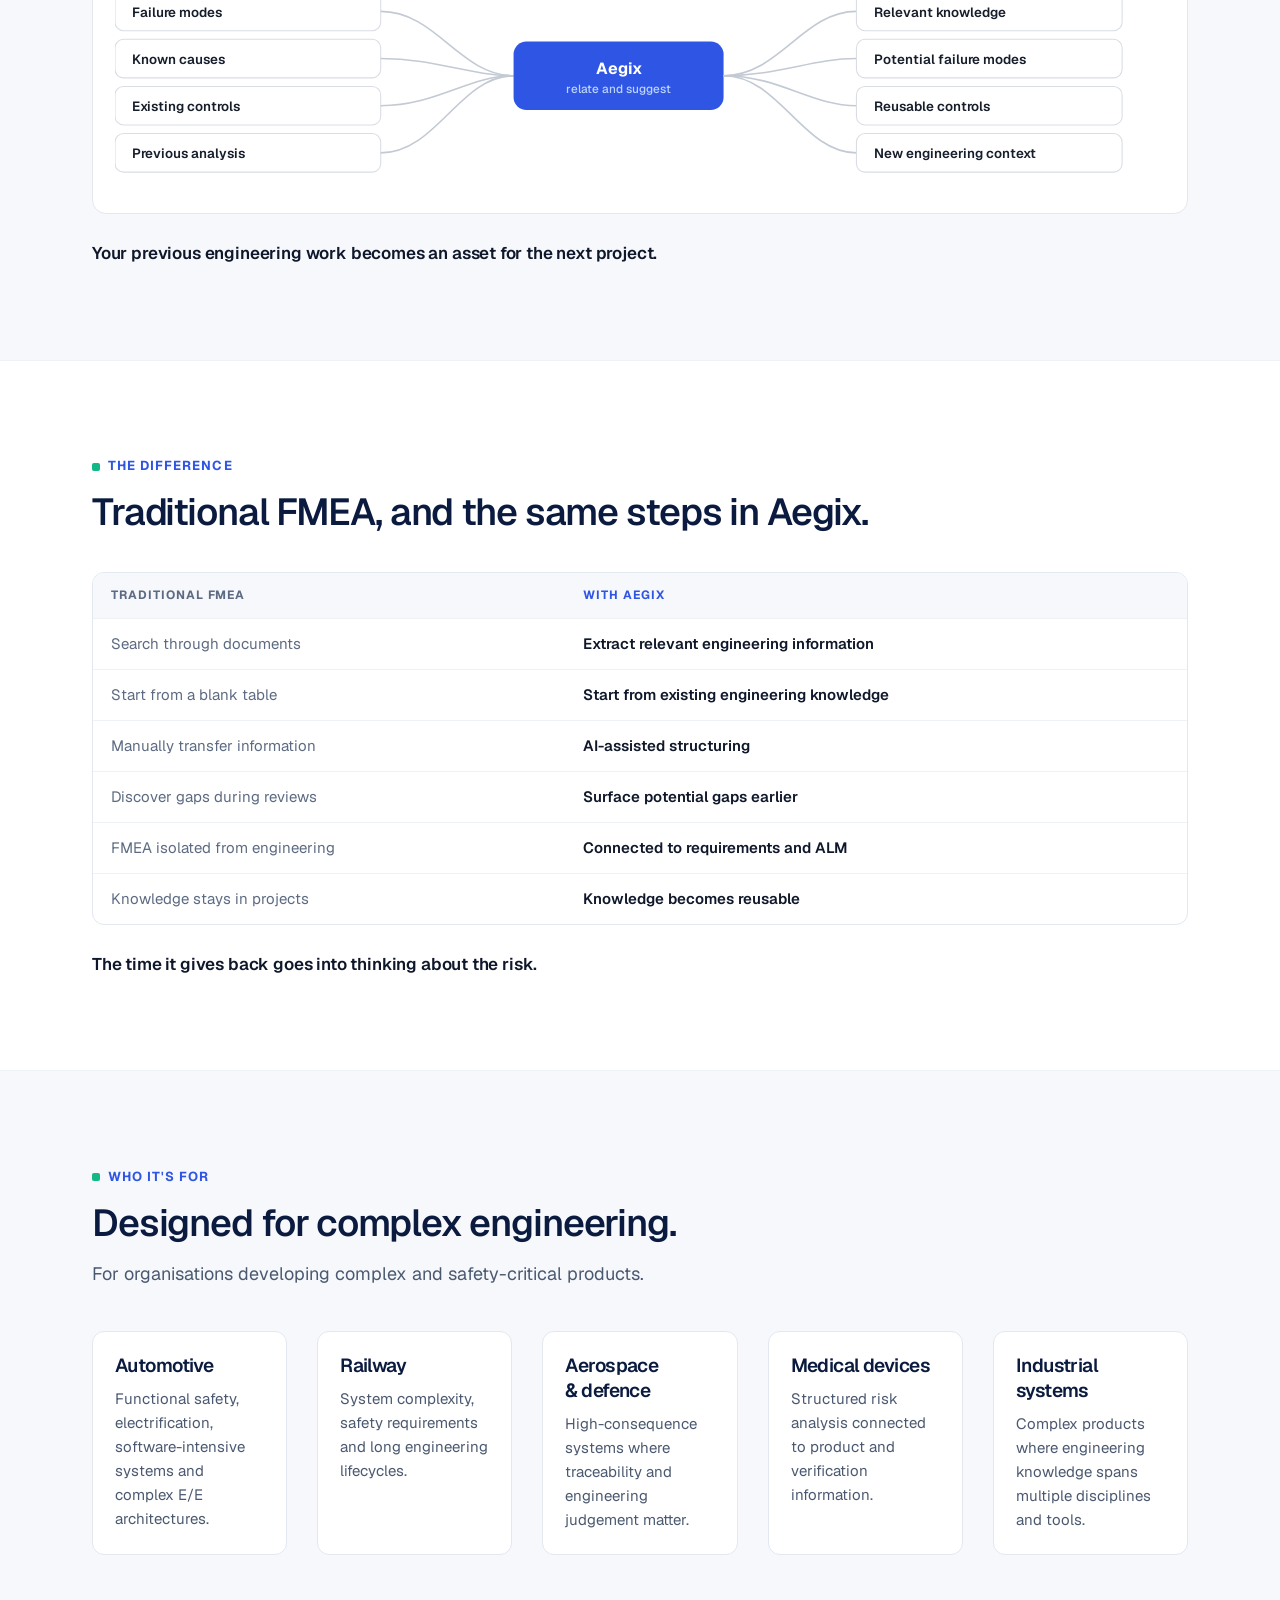
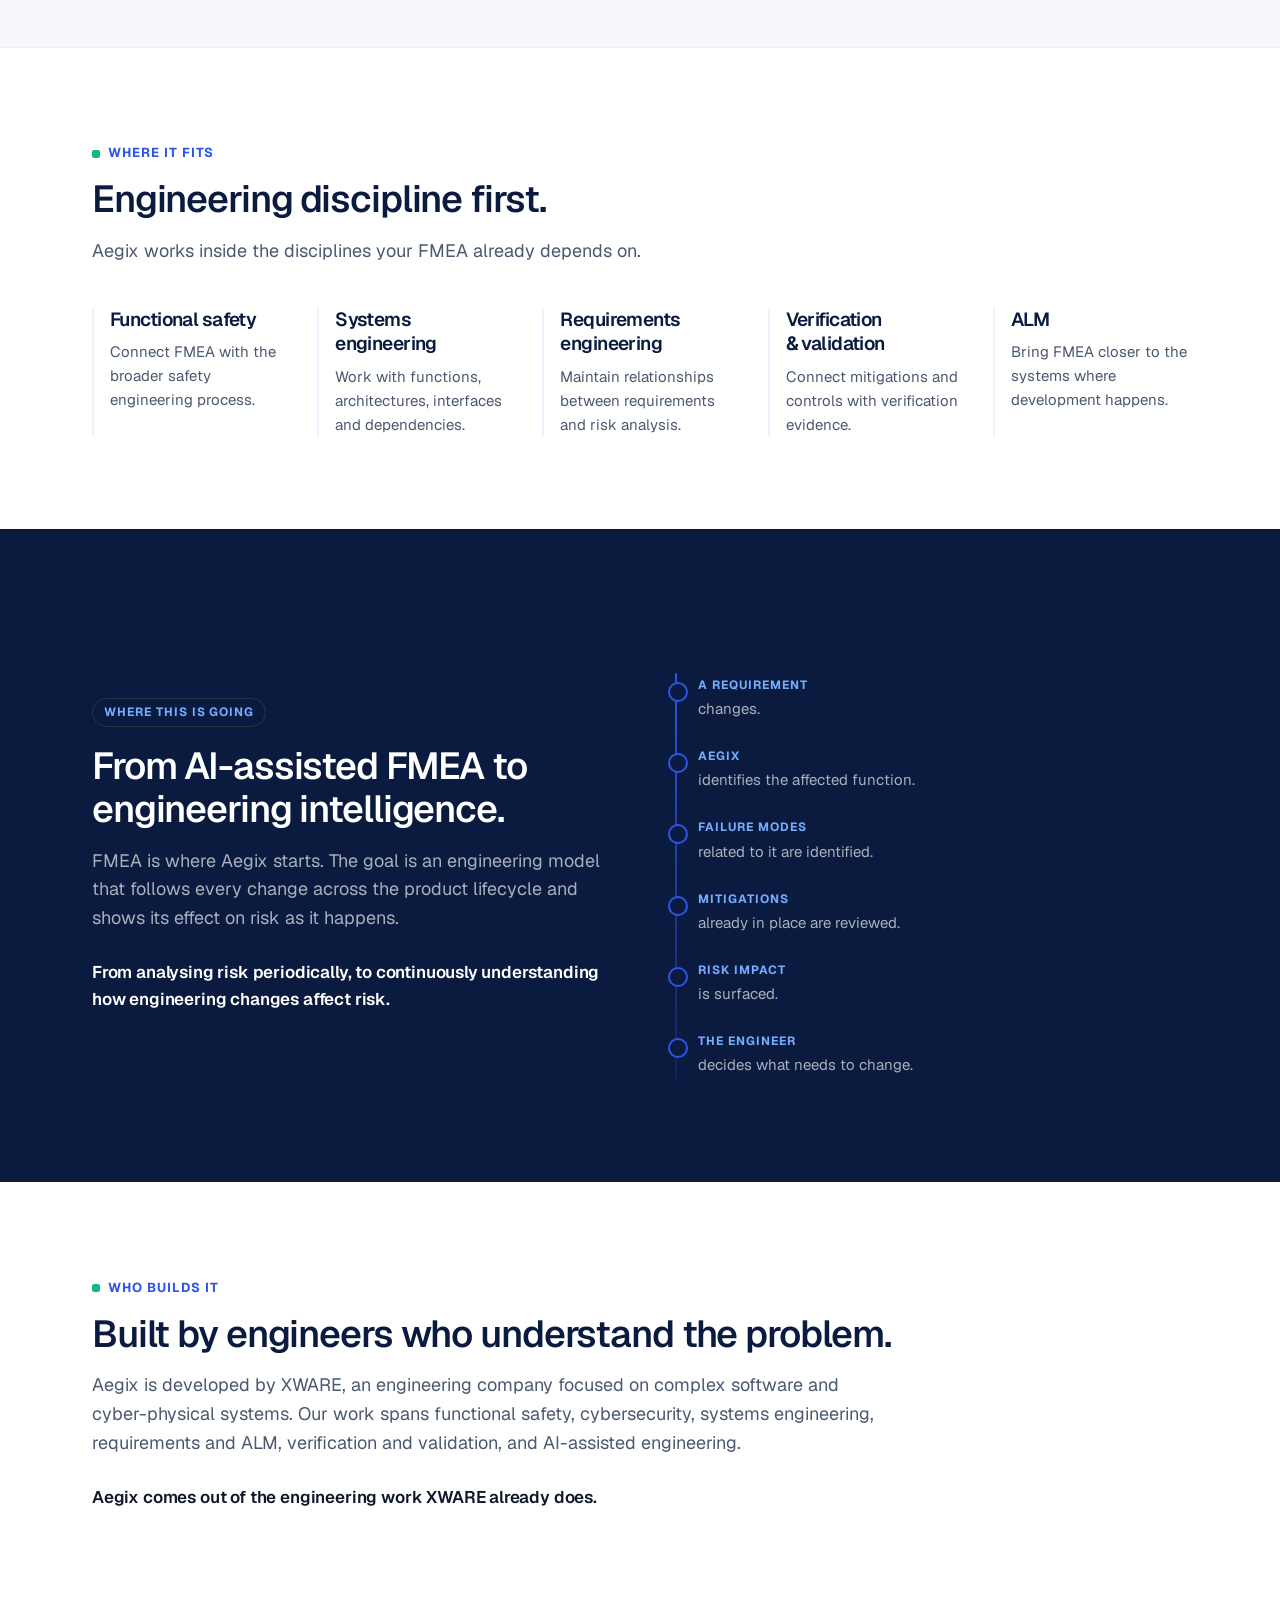
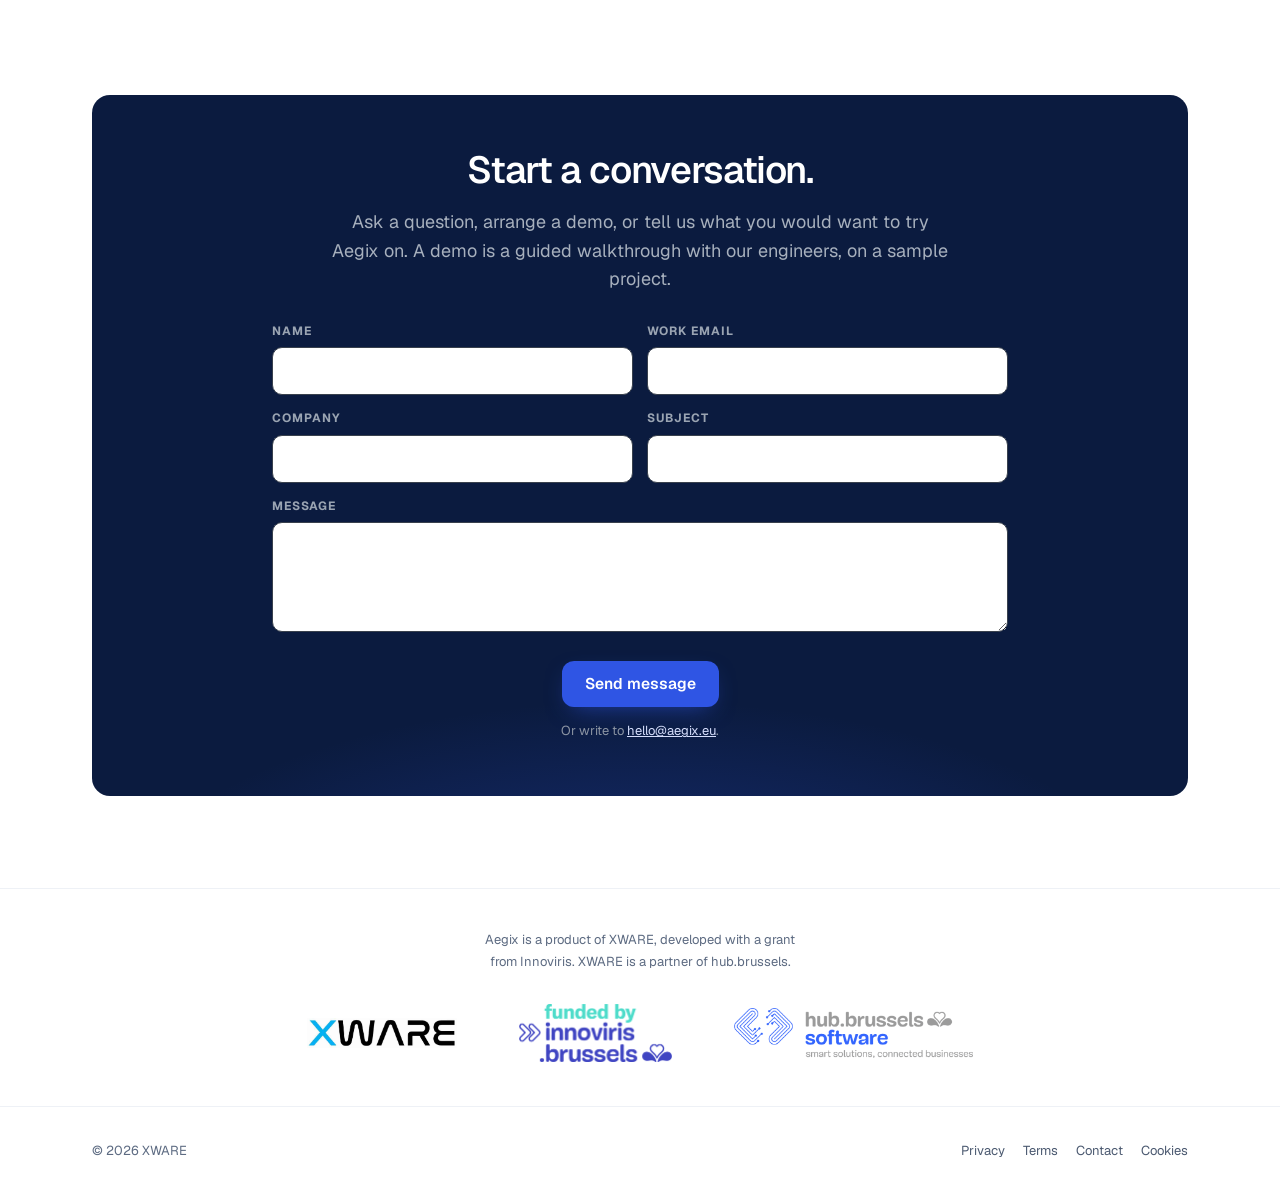
==== commit 54658a7d: "Spell out failure mode and effects analysis once per page FMEA stays the word everywhere; the full n" ====
--- a/index.html
+++ b/index.html
@@ -6,7 +6,7 @@
 		<title>Aegix: AI-assisted FMEA software for DFMEA and PFMEA</title>
 		<meta
 			name="description"
-			content="Aegix combines a central engineering model with AI agents to carry Design and Process FMEA from specification to risk analysis and improvement actions."
+			content="AI-assisted failure mode and effects analysis (FMEA) software. Aegix carries Design and Process FMEA from your engineering data to risk analysis and actions."
 		/>
 		<link rel="canonical" href="https://aegix.eu/" />
 
@@ -17,14 +17,14 @@
 		<meta property="og:locale" content="en_GB" />
 		<meta property="og:url" content="https://aegix.eu/" />
 		<meta property="og:title" content="Aegix: AI-assisted FMEA software for DFMEA and PFMEA" />
-		<meta property="og:description" content="Aegix combines a central engineering model with AI agents to carry Design and Process FMEA from specification to risk analysis and improvement actions." />
+		<meta property="og:description" content="AI-assisted failure mode and effects analysis (FMEA) software. Aegix carries Design and Process FMEA from your engineering data to risk analysis and actions." />
 		<meta property="og:image" content="https://aegix.eu/og.png" />
 		<meta property="og:image:width" content="1200" />
 		<meta property="og:image:height" content="630" />
 		<meta property="og:image:alt" content="The Aegix FMEA worksheet, showing the failure chain with ratings and action priority." />
 		<meta name="twitter:card" content="summary_large_image" />
 		<meta name="twitter:title" content="Aegix: AI-assisted FMEA software for DFMEA and PFMEA" />
-		<meta name="twitter:description" content="Aegix combines a central engineering model with AI agents to carry Design and Process FMEA from specification to risk analysis and improvement actions." />
+		<meta name="twitter:description" content="AI-assisted failure mode and effects analysis (FMEA) software. Aegix carries Design and Process FMEA from your engineering data to risk analysis and actions." />
 		<meta name="twitter:image" content="https://aegix.eu/og.png" />
 
 		<!-- Structured data. The Organization block mirrors the one published at
@@ -71,7 +71,7 @@
 					"applicationSubCategory": "FMEA software",
 					"operatingSystem": "Web browser",
 					"url": "https://aegix.eu/",
-					"description": "Aegix combines a central engineering model with AI agents to carry Design and Process FMEA from specification to risk analysis and improvement actions.",
+					"description": "AI-assisted failure mode and effects analysis (FMEA) software. Aegix carries Design and Process FMEA from your engineering data to risk analysis and actions.",
 					"inLanguage": "en",
 					"image": "https://aegix.eu/og.png",
 					"publisher": { "@id": "https://xware-engineering.com/#organization" },
@@ -494,7 +494,7 @@
 				<p class="eyebrow">Method</p>
 				<h2>The method you already follow, configured the way you follow it.</h2>
 				<p class="lede">
-					Aegix covers <b>Design FMEA (DFMEA)</b> and <b>Process FMEA (PFMEA)</b> on the AIAG &amp; VDA method,
+					Aegix covers <b>Design FMEA (DFMEA)</b> and <b>Process FMEA (PFMEA)</b>, the two forms of failure mode and effects analysis, on the AIAG &amp; VDA method,
 					which it ships with as a ready starting point. Your engineering team still
 					controls functions, failure modes, effects, causes, controls, risk
 					evaluation, actions, responsibilities, reviews and approval.</p>
